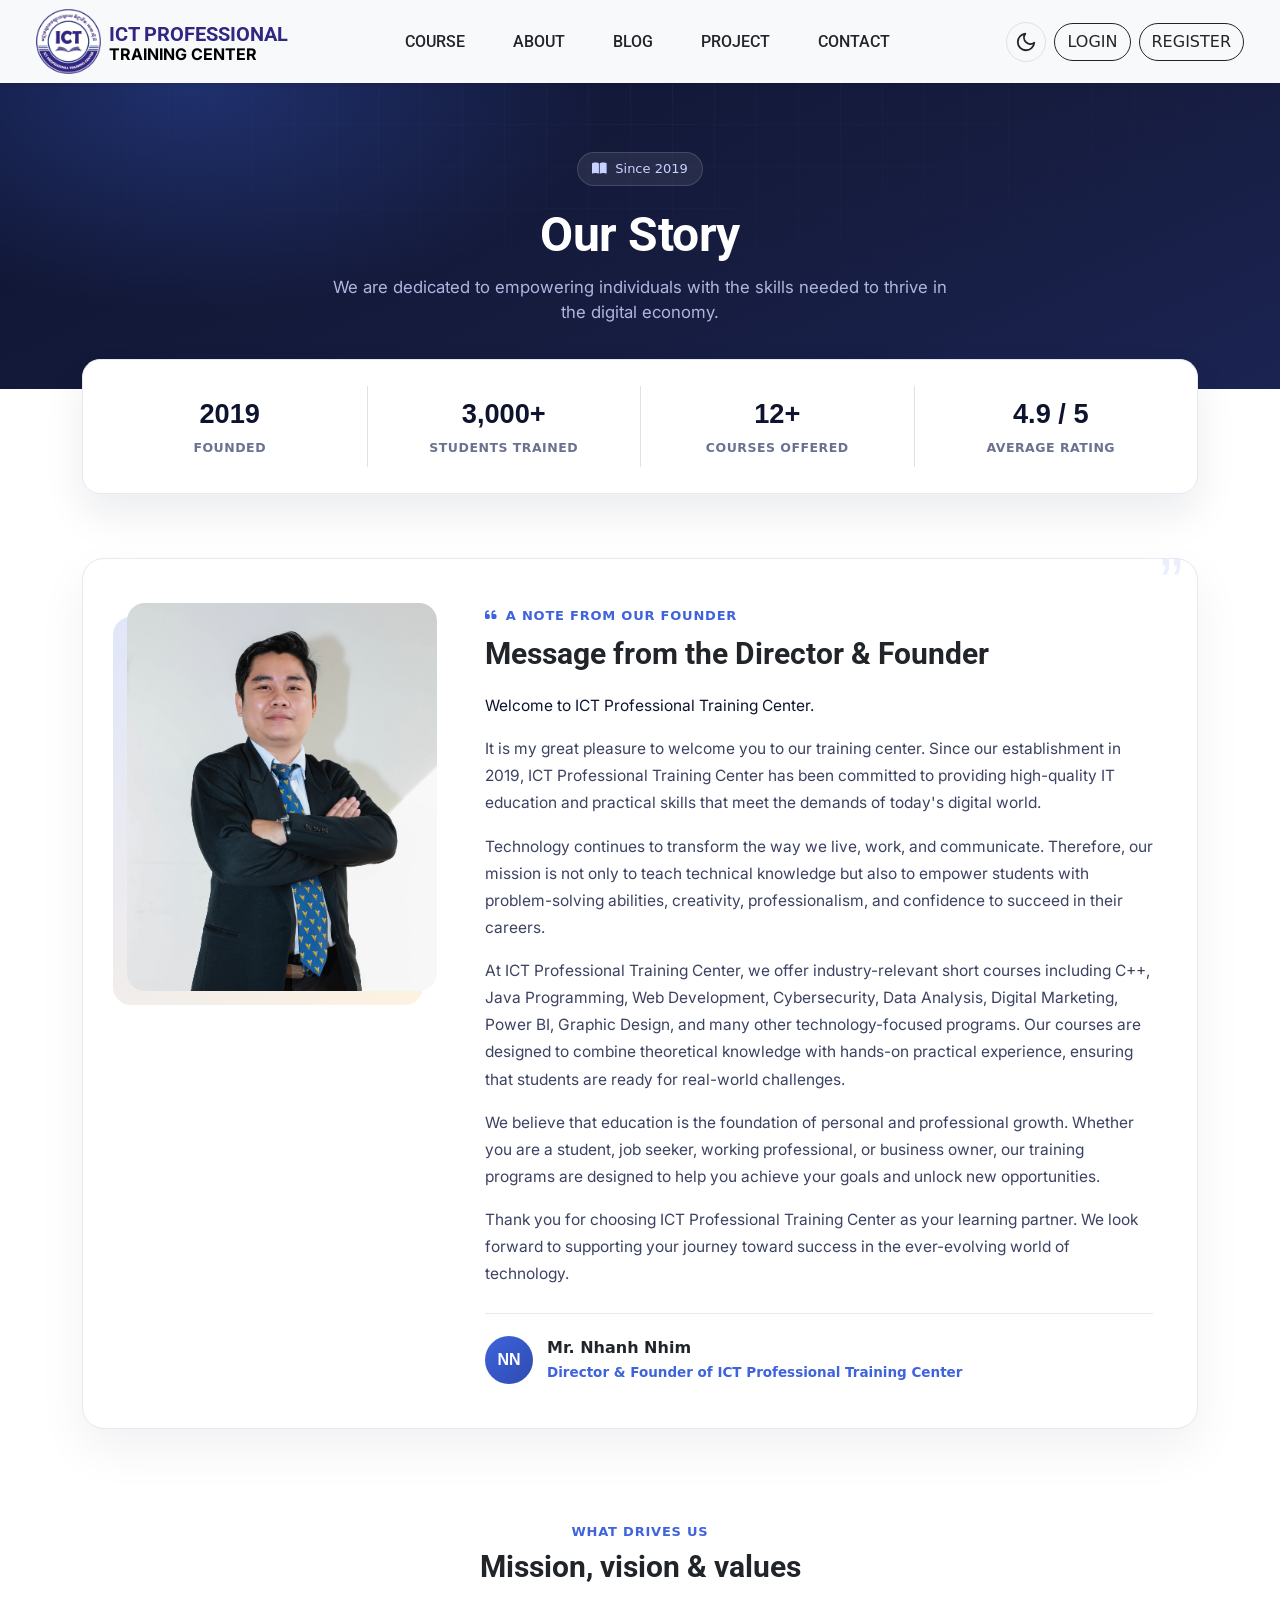
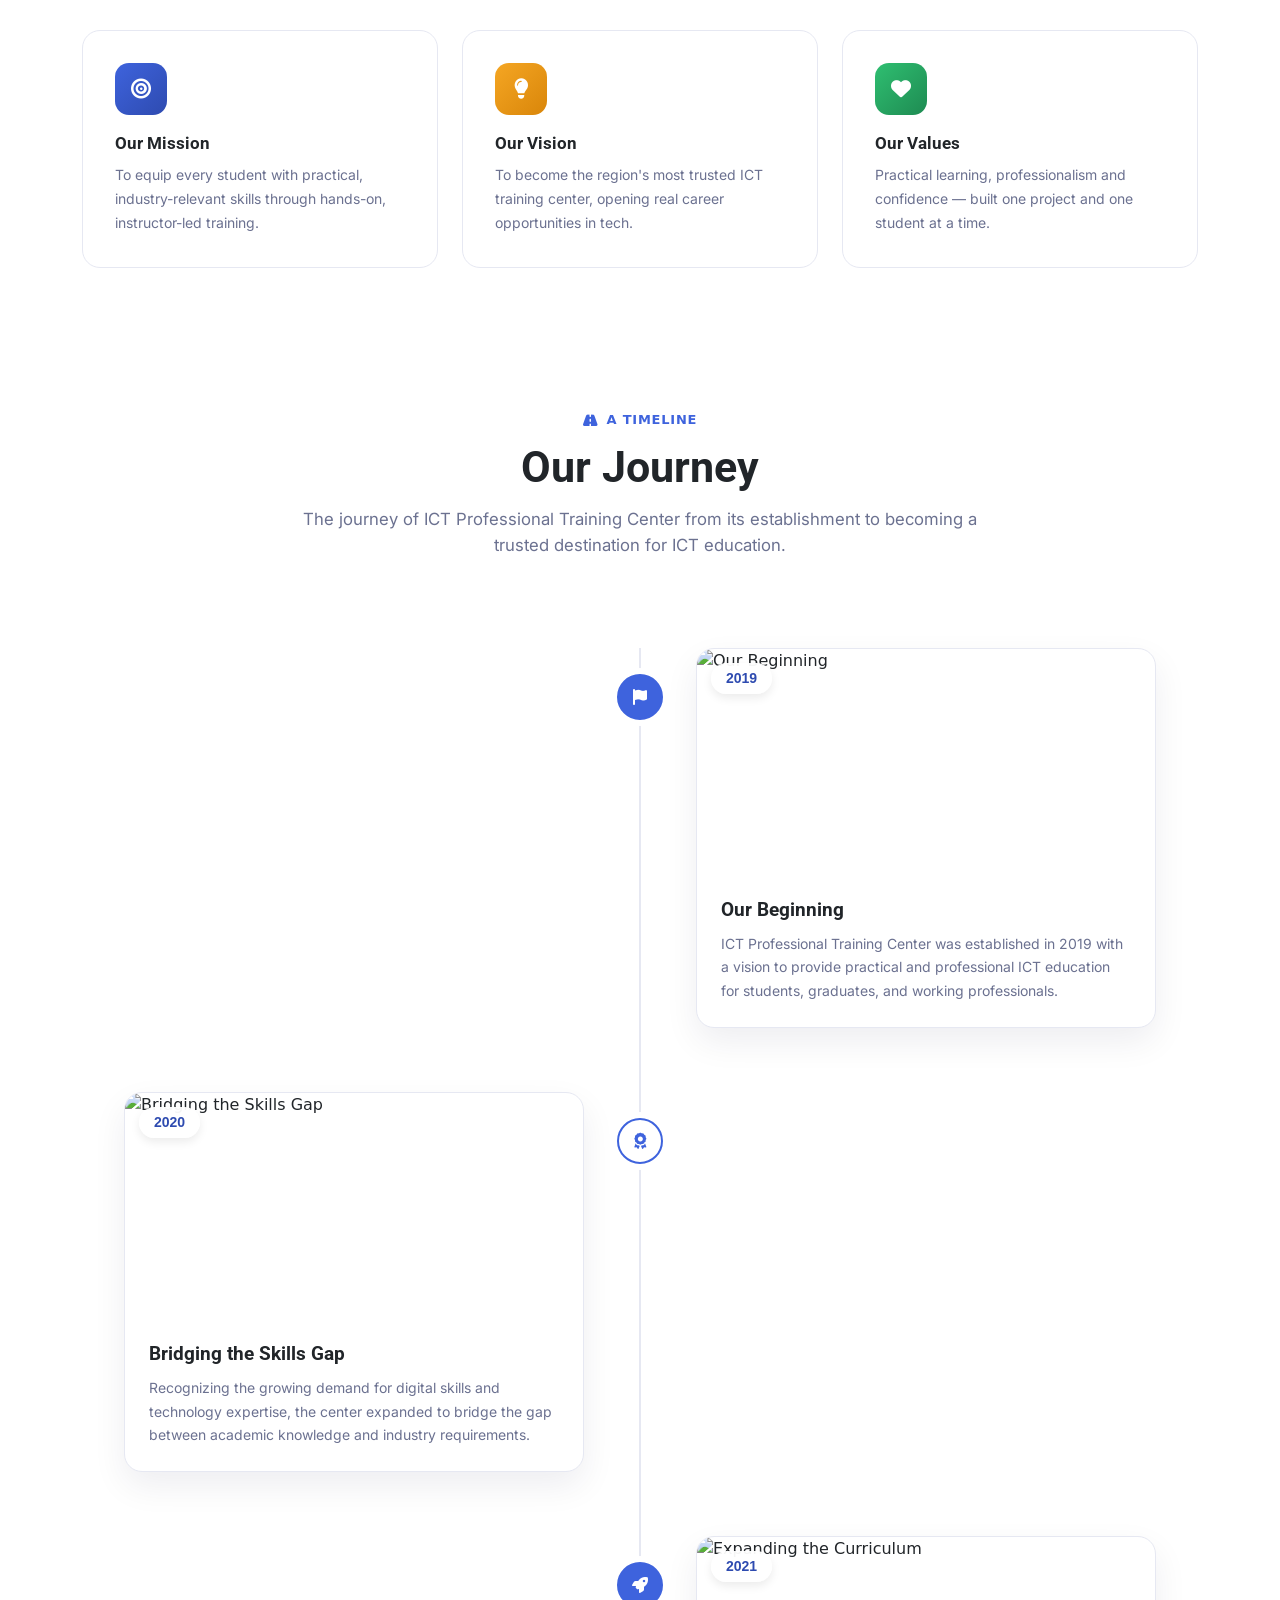
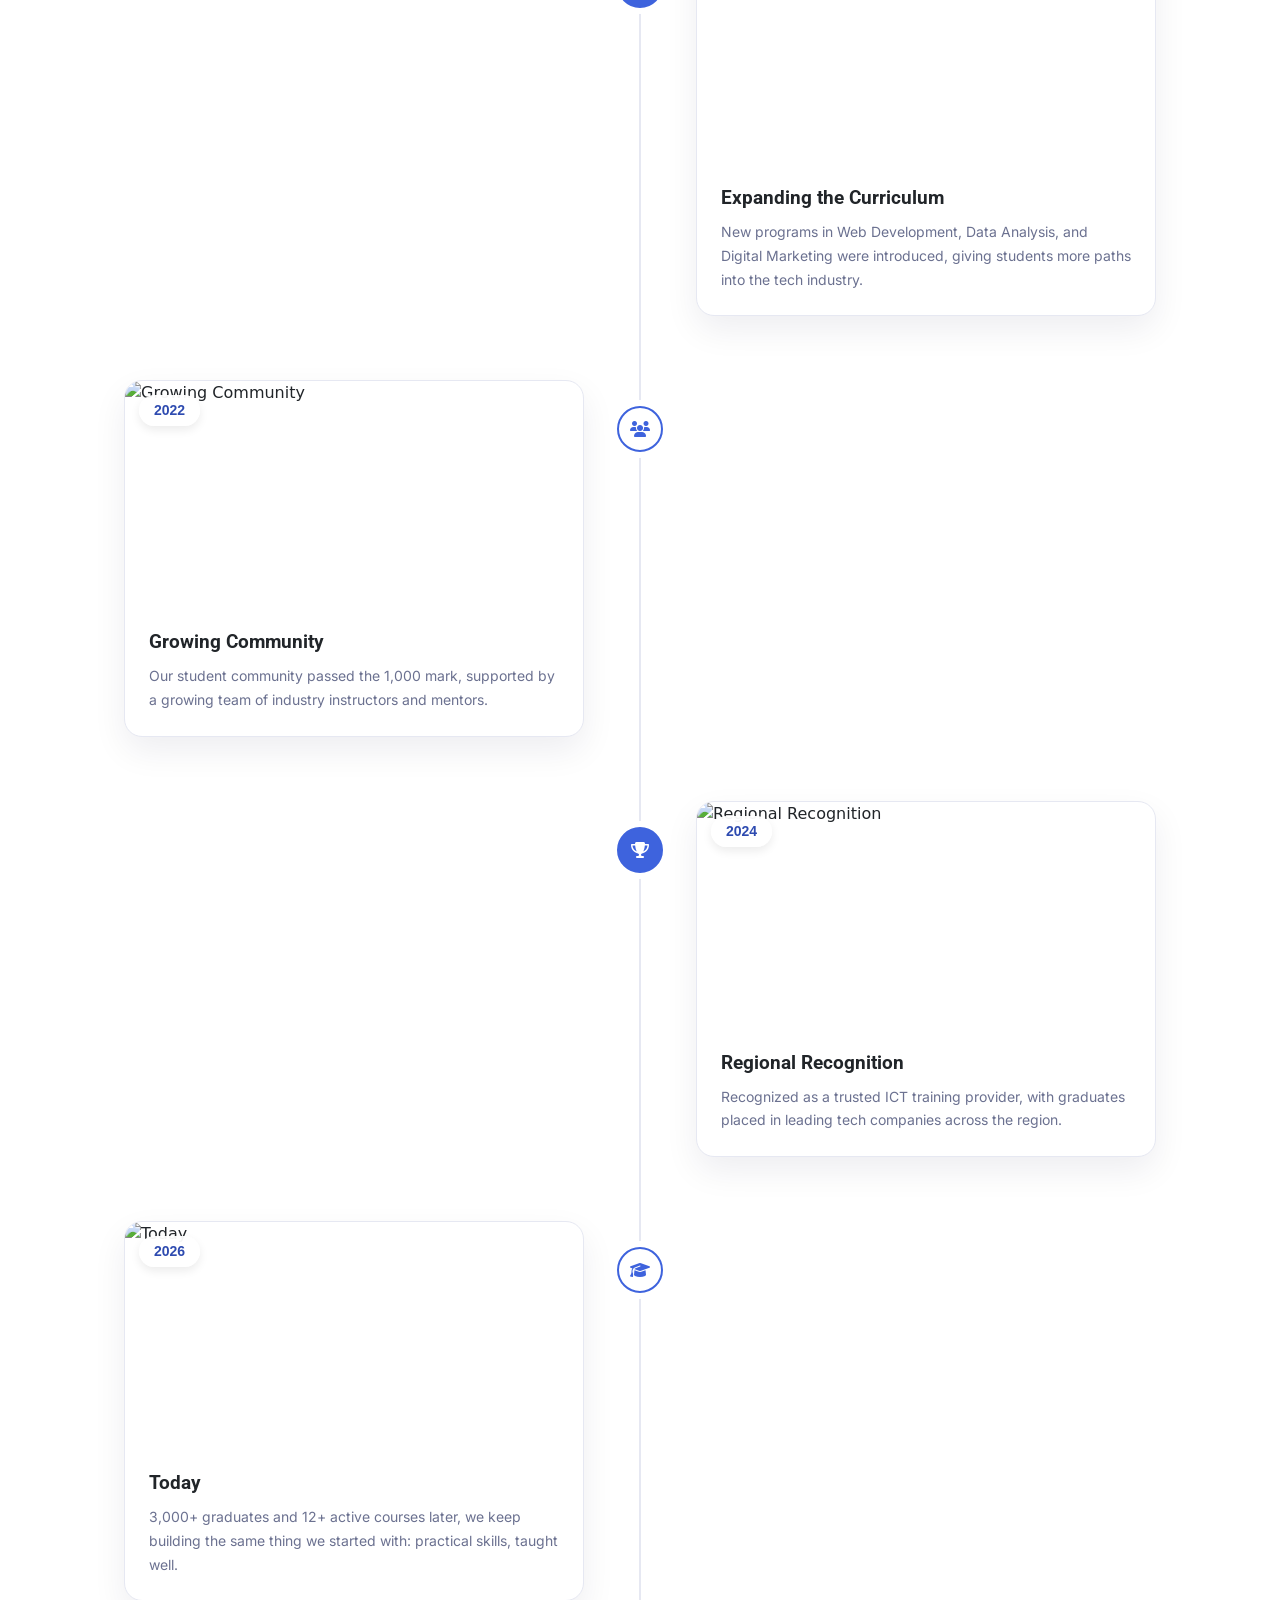
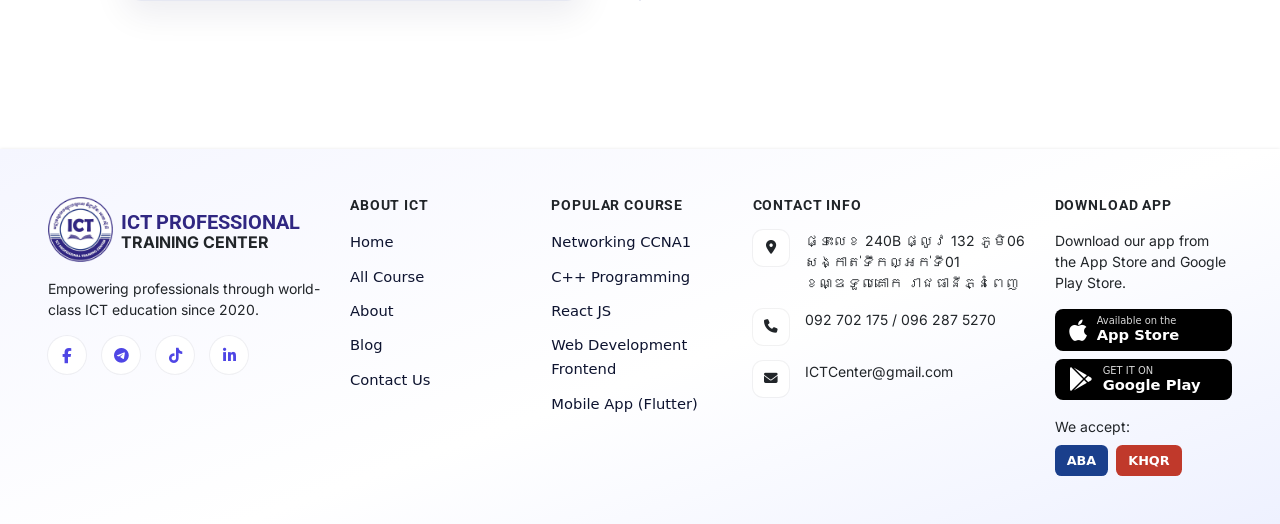
==== about.html @ a26ddbd5 "first commit" ====
<!DOCTYPE html>
<html lang="en">
<head>
    <meta charset="UTF-8">
    <meta name="viewport" content="width=device-width, initial-scale=1.0">
    <title>About</title>

    <!-- font -->
    <link rel="preconnect" href="https://fonts.googleapis.com">
<link rel="preconnect" href="https://fonts.gstatic.com" crossorigin>
<link href="https://fonts.googleapis.com/css2?family=Roboto:ital,wght@0,100..900;1,100..900&display=swap" rel="stylesheet">

    <!-- style -->
     <link href="./asset/css/style.css" rel="stylesheet">
     <link href="./asset/css/about.css" rel="stylesheet">
     <!-- <link href="./asset/css/home.css" rel="stylesheet"> -->
    <link
      href="https://cdn.jsdelivr.net/npm/bootstrap@5.3.8/dist/css/bootstrap.min.css"
      rel="stylesheet"
      integrity="sha384-sRIl4kxILFvY47J16cr9ZwB07vP4J8+LH7qKQnuqkuIAvNWLzeN8tE5YBujZqJLB"
      crossorigin="anonymous"
    />

    <!-- icon -->
    <link rel="stylesheet" href="https://cdn.jsdelivr.net/npm/bootstrap-icons@1.11.3/font/bootstrap-icons.css">
     <link rel="stylesheet" href="https://cdnjs.cloudflare.com/ajax/libs/font-awesome/6.4.2/css/all.min.css" integrity="sha512-z3gLpd7yknf1YoNbCzqRKc4qyor8gaKU1qmn+CShxbuBusANI9QpRohGBreCFkKxLhei6S9CQXFEbbKuqLg0DA==" crossorigin="anonymous" referrerpolicy="no-referrer" />

     <link href="https://cdnjs.cloudflare.com/ajax/libs/twitter-bootstrap/5.3.3/css/bootstrap.min.css" rel="stylesheet">
<link href="https://cdnjs.cloudflare.com/ajax/libs/font-awesome/6.5.2/css/all.min.css" rel="stylesheet">
<link rel="preconnect" href="https://fonts.googleapis.com">
<link href="https://fonts.googleapis.com/css2?family=Roboto:wght@400;500;700;800&display=swap" rel="stylesheet">
</head>
<body>
    <!-- navbar -->
    <header>
      <nav class="navbar navbar-expand-lg bg-body-tertiary py-1 px-4 fixed-top z-3 shadow-sm">
  <div class="container-fluid">
    <a class="navbar-brand align-middle" href="index.html">
      <div class="d-flex align-items-center">
        <img
          src="./asset/img/ICTLogo9.png"
          alt="Logo"
          width="65"
          height="65"
        />
        <div class="ms-2 lh-1">
          <h5 class="fw-bold logo-title-color mb-0">ICT PROFESSIONAL</h5>
          <p class="fs-6 mb-0 fw-bold">TRAINING CENTER</p>
        </div>
      </div>
    </a>
    <button
      class="navbar-toggler"
      type="button"
      data-bs-toggle="collapse"
      data-bs-target="#navbarSupportedContent"
      aria-controls="navbarSupportedContent"
      aria-expanded="false"
      aria-label="Toggle navigation"
    >
      <span class="navbar-toggler-icon"></span>
    </button>
    <div class="collapse navbar-collapse" id="navbarSupportedContent">
      <ul class="navbar-nav m-auto mb-2 mb-lg-0 title-font">

        <!-- Course with hover dropdown -->
        <li class="nav-item dropdown hover-dropdown">
  <a class="nav-link px-4 fs-6 text-dark fw-medium dropdown-toggle" href="course.html" role="button" aria-expanded="false">
    COURSE
  </a>
  <div class="dropdown-menu course-dropdown-menu">

    <div class="dropdown-item has-submenu">
      <span>Social</span>
      <svg class="chevron" viewBox="0 0 24 24" fill="none" stroke="currentColor" stroke-width="2" stroke-linecap="round" stroke-linejoin="round"><polyline points="9 18 15 12 9 6"></polyline></svg>
      <div class="submenu">
        <a href="list-course.html" class="submenu-item">AI &amp; Machine Learning</a>
        <a href="list-course.html" class="submenu-item">Digital Marketing</a>
      </div>
    </div>

    <div class="dropdown-item has-submenu">
      <span>Website</span>
      <svg class="chevron" viewBox="0 0 24 24" fill="none" stroke="currentColor" stroke-width="2" stroke-linecap="round" stroke-linejoin="round"><polyline points="9 18 15 12 9 6"></polyline></svg>
      <div class="submenu">
        <a href="list-course.html" class="submenu-item">Frontend Development</a>
        <a href="list-course.html" class="submenu-item">Backend Development</a>
        <a href="list-course.html" class="submenu-item">WordPress</a>
      </div>
    </div>

    <div class="dropdown-item has-submenu">
      <span>Design</span>
      <svg class="chevron" viewBox="0 0 24 24" fill="none" stroke="currentColor" stroke-width="2" stroke-linecap="round" stroke-linejoin="round"><polyline points="9 18 15 12 9 6"></polyline></svg>
      <div class="submenu">
        <a href="list-course.html" class="submenu-item">UI/UX Design</a>
        <a href="list-course.html" class="submenu-item">Graphic Design</a>
      </div>
    </div>

    <div class="dropdown-item has-submenu">
      <span>Programming</span>
      <svg class="chevron" viewBox="0 0 24 24" fill="none" stroke="currentColor" stroke-width="2" stroke-linecap="round" stroke-linejoin="round"><polyline points="9 18 15 12 9 6"></polyline></svg>
      <div class="submenu">
        <a href="list-course.html" class="submenu-item">Python</a>
        <a href="list-course.html" class="submenu-item">Java</a>
        <a href="list-course.html" class="submenu-item">C++</a>
      </div>
    </div>

    <div class="dropdown-item has-submenu">
      <span>Data</span>
      <svg class="chevron" viewBox="0 0 24 24" fill="none" stroke="currentColor" stroke-width="2" stroke-linecap="round" stroke-linejoin="round"><polyline points="9 18 15 12 9 6"></polyline></svg>
      <div class="submenu">
        <a href="list-course.html" class="submenu-item">Data Analysis</a>
        <a href="list-course.html" class="submenu-item">Database Management</a>
      </div>
    </div>

    <div class="dropdown-item has-submenu">
      <span>Office</span>
      <svg class="chevron" viewBox="0 0 24 24" fill="none" stroke="currentColor" stroke-width="2" stroke-linecap="round" stroke-linejoin="round"><polyline points="9 18 15 12 9 6"></polyline></svg>
      <div class="submenu">
        <a href="list-course.html" class="submenu-item">Microsoft Word</a>
        <a href="list-course.html" class="submenu-item">Excel</a>
        <a href="list-course.html" class="submenu-item">PowerPoint</a>
      </div>
    </div>

    <div class="dropdown-item has-submenu">
      <span>Networking</span>
      <svg class="chevron" viewBox="0 0 24 24" fill="none" stroke="currentColor" stroke-width="2" stroke-linecap="round" stroke-linejoin="round"><polyline points="9 18 15 12 9 6"></polyline></svg>
      <div class="submenu">
        <a href="list-course.html" class="submenu-item">CCNA</a>
        <a href="list-course.html" class="submenu-item">Network Security</a>
      </div>
    </div>

  </div>
</li>

        <li class="nav-item">
          <a class="nav-link px-4 fs-6 text-dark fw-medium" href="about.html">ABOUT</a>
        </li>
        <li class="nav-item">
          <a class="nav-link px-4 fs-6 text-dark fw-medium" href="blog.html">BLOG</a>
        </li>
        <li class="nav-item">
          <a class="nav-link px-4 fs-6 text-dark fw-medium" href="project.html">PROJECT</a>
        </li>
        <li class="nav-item">
          <a class="nav-link px-4 fs-6 text-dark fw-medium" href="contact.html">CONTACT</a>
        </li>
      </ul>

      <!-- dark mode -->
<!-- Group theme toggle + login + register together -->
  <div class="d-flex align-items-center gap-2 mobile-action-row ms-3">
    <button class="theme-toggle-btn border log-reg-btn-hover" id="themeToggle" aria-label="Toggle dark mode">
      <svg class="icon-moon" viewBox="0 0 24 24" fill="none" stroke="currentColor" stroke-width="2" stroke-linecap="round" stroke-linejoin="round">
        <path d="M21 12.79A9 9 0 1 1 11.21 3 7 7 0 0 0 21 12.79z"></path>
      </svg>
      <svg class="icon-sun" viewBox="0 0 24 24" fill="none" stroke="currentColor" stroke-width="2" stroke-linecap="round" stroke-linejoin="round">
        <circle cx="12" cy="12" r="5"></circle>
        <line x1="12" y1="1" x2="12" y2="3"></line>
        <line x1="12" y1="21" x2="12" y2="23"></line>
        <line x1="4.22" y1="4.22" x2="5.64" y2="5.64"></line>
        <line x1="18.36" y1="18.36" x2="19.78" y2="19.78"></line>
        <line x1="1" y1="12" x2="3" y2="12"></line>
        <line x1="21" y1="12" x2="23" y2="12"></line>
        <line x1="4.22" y1="19.78" x2="5.64" y2="18.36"></line>
        <line x1="18.36" y1="5.64" x2="19.78" y2="4.22"></line>
      </svg>
    </button>

    <button type="button" class="btn btn-outline-dark rounded-pill log-reg-btn-hover fw-medium">LOGIN</button>
    <button type="button" class="btn btn-outline-dark rounded-pill log-reg-btn-hover fw-medium">REGISTER</button>
    </div>
  </div>
</nav>
    </header>


 
<!-- ================= HERO ================= -->
<section class="hero">
  <div class="container">
    <span class="eyebrow-bar"><i class="fa-solid fa-book-open"></i> Since 2019</span>
    <h1>Our Story</h1>
    <p class="lead-text">We are dedicated to empowering individuals with the skills needed to thrive in the digital economy.</p>
  </div>
</section>
 
<div class="container stats-wrap">
  <div class="stats-card row g-0">
    <div class="col-6 col-md-3 stat-item">
      <b>2019</b><span>Founded</span>
    </div>
    <div class="col-6 col-md-3 stat-item border-start">
      <b>3,000+</b><span>Students trained</span>
    </div>
    <div class="col-6 col-md-3 stat-item border-start mt-3 mt-md-0">
      <b>12+</b><span>Courses offered</span>
    </div>
    <div class="col-6 col-md-3 stat-item border-start mt-3 mt-md-0">
      <b>4.9 / 5</b><span>Average rating</span>
    </div>
  </div>
</div>
 
<!-- ================= DIRECTOR MESSAGE ================= -->
<section class="director-section">
  <div class="container">
    <div class="director-card">
      <span class="quote-mark">&#8221;</span>
      <div class="row g-5 align-items-start">
        <div class="col-lg-4">
          <div class="director-photo-wrap">
            <div class="blob"></div>
            <div class="director-photo">
              <img src="./asset/img/kru-nhim2.jpeg" alt="Mr. Nhanh Nhim">
            </div>
          </div>
        </div>
        <div class="col-lg-8 director-text">
          <span class="kicker"><i class="fa-solid fa-quote-left"></i> A note from our founder</span>
          <h2>Message from the Director &amp; Founder</h2>
 
          <p class="lede">Welcome to ICT Professional Training Center.</p>
 
          <p>It is my great pleasure to welcome you to our training center. Since our establishment in 2019, ICT Professional Training Center has been committed to providing high-quality IT education and practical skills that meet the demands of today's digital world.</p>
 
          <p>Technology continues to transform the way we live, work, and communicate. Therefore, our mission is not only to teach technical knowledge but also to empower students with problem-solving abilities, creativity, professionalism, and confidence to succeed in their careers.</p>
 
          <p>At ICT Professional Training Center, we offer industry-relevant short courses including C++, Java Programming, Web Development, Cybersecurity, Data Analysis, Digital Marketing, Power BI, Graphic Design, and many other technology-focused programs. Our courses are designed to combine theoretical knowledge with hands-on practical experience, ensuring that students are ready for real-world challenges.</p>
 
          <p>We believe that education is the foundation of personal and professional growth. Whether you are a student, job seeker, working professional, or business owner, our training programs are designed to help you achieve your goals and unlock new opportunities.</p>
 
          <p>Thank you for choosing ICT Professional Training Center as your learning partner. We look forward to supporting your journey toward success in the ever-evolving world of technology.</p>
 
          <div class="director-signoff">
            <div class="sig-avatar">NN</div>
            <div>
              <b>Mr. Nhanh Nhim</b>
              <span>Director &amp; Founder of ICT Professional Training Center</span>
            </div>
          </div>
        </div>
      </div>
    </div>
  </div>
</section>
 
<!-- ================= MISSION / VISION / VALUES ================= -->
<section class="mv-section">
  <div class="container">
    <div class="section-heading-c">
      <span class="kicker">What drives us</span>
      <h2>Mission, vision &amp; values</h2>
    </div>
    <div class="row g-4">
      <div class="col-md-4">
        <div class="mv-card">
          <div class="mv-icon mission"><i class="fa-solid fa-bullseye"></i></div>
          <h4>Our Mission</h4>
          <p>To equip every student with practical, industry-relevant skills through hands-on, instructor-led training.</p>
        </div>
      </div>
      <div class="col-md-4">
        <div class="mv-card">
          <div class="mv-icon vision"><i class="fa-solid fa-lightbulb"></i></div>
          <h4>Our Vision</h4>
          <p>To become the region's most trusted ICT training center, opening real career opportunities in tech.</p>
        </div>
      </div>
      <div class="col-md-4">
        <div class="mv-card">
          <div class="mv-icon values"><i class="fa-solid fa-heart"></i></div>
          <h4>Our Values</h4>
          <p>Practical learning, professionalism and confidence — built one project and one student at a time.</p>
        </div>
      </div>
    </div>
  </div>
</section>
 
<!-- ================= MILESTONES ================= -->

<section class="journey-hero">
  <span class="kicker"><i class="fa-solid fa-road"></i> A timeline</span>
  <br>
  <h1>Our Journey</h1>
  <p>The journey of ICT Professional Training Center from its establishment to becoming a trusted destination for ICT education.</p>
</section>
 
<div class="journey-wrap">
  <div class="journey-timeline">
 
    <div class="journey-row dir-right">
      <div class="side side-left"></div>
      <div class="marker filled"><i class="fa-solid fa-flag"></i></div>
      <div class="side side-right">
        <div class="journey-card">
          <div class="jc-img-wrap">
            <img src="https://images.unsplash.com/photo-1523240795612-9a054b0db644?w=700&h=500&fit=crop" alt="Our Beginning">
            <span class="year-pill">2019</span>
          </div>
          <div class="jc-body">
            <h3>Our Beginning</h3>
            <p>ICT Professional Training Center was established in 2019 with a vision to provide practical and professional ICT education for students, graduates, and working professionals.</p>
          </div>
        </div>
      </div>
    </div>
 
    <div class="journey-row dir-left">
      <div class="side side-left">
        <div class="journey-card">
          <div class="jc-img-wrap">
            <img src="https://images.unsplash.com/photo-1571260899304-425eee4c7efc?w=700&h=500&fit=crop" alt="Bridging the Skills Gap">
            <span class="year-pill">2020</span>
          </div>
          <div class="jc-body">
            <h3>Bridging the Skills Gap</h3>
            <p>Recognizing the growing demand for digital skills and technology expertise, the center expanded to bridge the gap between academic knowledge and industry requirements.</p>
          </div>
        </div>
      </div>
      <div class="marker"><i class="fa-solid fa-award"></i></div>
      <div class="side side-right"></div>
    </div>
 
    <div class="journey-row dir-right">
      <div class="side side-left"></div>
      <div class="marker filled"><i class="fa-solid fa-rocket"></i></div>
      <div class="side side-right">
        <div class="journey-card">
          <div class="jc-img-wrap">
            <img src="https://images.unsplash.com/photo-1522202176988-66273c2fd55f?w=700&h=500&fit=crop" alt="Expanding the Curriculum">
            <span class="year-pill">2021</span>
          </div>
          <div class="jc-body">
            <h3>Expanding the Curriculum</h3>
            <p>New programs in Web Development, Data Analysis, and Digital Marketing were introduced, giving students more paths into the tech industry.</p>
          </div>
        </div>
      </div>
    </div>
 
    <div class="journey-row dir-left">
      <div class="side side-left">
        <div class="journey-card">
          <div class="jc-img-wrap">
            <img src="https://images.unsplash.com/photo-1531482615713-2afd69097998?w=700&h=500&fit=crop" alt="Growing Community">
            <span class="year-pill">2022</span>
          </div>
          <div class="jc-body">
            <h3>Growing Community</h3>
            <p>Our student community passed the 1,000 mark, supported by a growing team of industry instructors and mentors.</p>
          </div>
        </div>
      </div>
      <div class="marker"><i class="fa-solid fa-users"></i></div>
      <div class="side side-right"></div>
    </div>
 
    <div class="journey-row dir-right">
      <div class="side side-left"></div>
      <div class="marker filled"><i class="fa-solid fa-trophy"></i></div>
      <div class="side side-right">
        <div class="journey-card">
          <div class="jc-img-wrap">
            <img src="https://images.unsplash.com/photo-1523580494863-6f3031224c94?w=700&h=500&fit=crop" alt="Regional Recognition">
            <span class="year-pill">2024</span>
          </div>
          <div class="jc-body">
            <h3>Regional Recognition</h3>
            <p>Recognized as a trusted ICT training provider, with graduates placed in leading tech companies across the region.</p>
          </div>
        </div>
      </div>
    </div>
 
    <div class="journey-row dir-left">
      <div class="side side-left">
        <div class="journey-card">
          <div class="jc-img-wrap">
            <img src="https://images.unsplash.com/photo-1523050854058-8df90110c9f1?w=700&h=500&fit=crop" alt="Today">
            <span class="year-pill">2026</span>
          </div>
          <div class="jc-body">
            <h3>Today</h3>
            <p>3,000+ graduates and 12+ active courses later, we keep building the same thing we started with: practical skills, taught well.</p>
          </div>
        </div>
      </div>
      <div class="marker"><i class="fa-solid fa-graduation-cap"></i></div>
      <div class="side side-right"></div>
    </div>
 
  </div>
</div>




  <!-- footer -->
  <footer class="site-footer py-5 mt-5">
    <div class="container-fluid px-4 px-md-5">
      <div class="row g-4">

        <!-- Brand -->
        <div class="col-12 col-md-6 col-lg-3">
          <a class="navbar-brand align-middle" href="index.html">
        <div class="d-flex align-items-center">
          <img
            src="./asset/img/ICTLogo9.png"
            alt="Logo"
            width="65"
            height="65"
          />
          <div class="ms-2 lh-1">
            <h5 class="fw-bold logo-title-color mb-0">ICT PROFESSIONAL</h5>
            <p class="fs-6 mb-0 fw-bold">TRAINING CENTER</p>
          </div>
        </div>
      </a>
          <p class="small my-3" style="color: var(--sub);">
            Empowering professionals through world-class ICT education since 2020.
          </p>
          <div class="d-flex gap-3 footer-socials">
            <a href="#" aria-label="Facebook"><i class="fa-brands fa-facebook-f"></i></a>
            <a href="#" aria-label="Telegram"><i class="fa-brands fa-telegram"></i></a>
            <a href="#" aria-label="TikTok"><i class="fa-brands fa-tiktok"></i></a>
            <a href="#" aria-label="LinkedIn"><i class="fa-brands fa-linkedin-in"></i></a>
          </div>
        </div>

        <!-- About -->
        <div class="col-6 col-md-3 col-lg-2">
          <h6 class="fw-bold text-uppercase small mb-3" style="letter-spacing: .06em;">About ICT</h6>
          <ul class="list-unstyled footer-links">
            <li><a href="#">Home</a></li>
            <li><a href="#">All Course</a></li>
            <li><a href="#">About</a></li>
            <li><a href="#">Blog</a></li>
            <li><a href="#">Contact Us</a></li>
          </ul>
        </div>

        <!-- Popular Courses -->
        <div class="col-6 col-md-3 col-lg-2">
          <h6 class="fw-bold text-uppercase small mb-3" style="letter-spacing: .06em;">Popular Course</h6>
          <ul class="list-unstyled footer-links">
            <li><a href="#">Networking CCNA1</a></li>
            <li><a href="#">C++ Programming</a></li>
            <li><a href="#">React JS</a></li>
            <li><a href="#">Web Development Frontend</a></li>
            <li><a href="#">Mobile App (Flutter)</a></li>
          </ul>
        </div>

        <!-- Contact Info -->
        <div class="col-12 col-md-6 col-lg-3">
          <h6 class="fw-bold text-uppercase small mb-3" style="letter-spacing: .06em;">Contact Info</h6>
          <div class="d-flex gap-3 mb-3">
            <span class="footer-icon"><i class="fa-solid fa-location-dot"></i></span>
            <p class="small mb-0" style="color: var(--sub);">
              ផ្ទះលេខ 240B ផ្លូវ 132 ភូមិ06<br>
              សង្កាត់ទឹកល្អក់ទី01<br>
              ខណ្ឌទួលគោក រាជធានីភ្នំពេញ
            </p>
          </div>
          <div class="d-flex gap-3 mb-3">
            <span class="footer-icon"><i class="fa-solid fa-phone"></i></span>
            <p class="small mb-0" style="color: var(--sub);">092 702 175 / 096 287 5270</p>
          </div>
          <div class="d-flex gap-3">
            <span class="footer-icon"><i class="fa-solid fa-envelope"></i></span>
            <p class="small mb-0" style="color: var(--sub);">ICTCenter@gmail.com</p>
          </div>
        </div>

        <!-- Download App -->
        <div class="col-12 col-lg-2">
          <h6 class="fw-bold text-uppercase small mb-3" style="letter-spacing: .06em;">Download App</h6>
          <p class="small mb-3" style="color: var(--sub);">
            Download our app from the App Store and Google Play Store.
          </p>
          <div class="d-flex flex-column gap-2 mb-3">
            <a href="#" class="store-badge">
              <i class="fa-brands fa-apple"></i>
              <span>
                <small>Available on the</small>
                <strong>App Store</strong>
              </span>
            </a>
            <a href="#" class="store-badge">
              <i class="fa-brands fa-google-play"></i>
              <span>
                <small>GET IT ON</small>
                <strong>Google Play</strong>
              </span>
            </a>
          </div>
          <p class="small mb-2" style="color: var(--sub);">We accept:</p>
          <div class="d-flex gap-2">
            <span class="pay-badge pay-aba">ABA</span>
            <span class="pay-badge pay-khqr">KHQR</span>
          </div>
        </div>

      </div>
    </div>
  </footer>
</body>

 <script
      src="https://cdn.jsdelivr.net/npm/bootstrap@5.3.8/dist/js/bootstrap.bundle.min.js"
      integrity="sha384-FKyoEForCGlyvwx9Hj09JcYn3nv7wiPVlz7YYwJrWVcXK/BmnVDxM+D2scQbITxI"
      crossorigin="anonymous"
    ></script>
    <script src="./asset/js/darkmood.js"></script>
    <script src="./asset/js/home.js"></script>
    <script src="./asset/js/course.js"></script>
    
</html>
---- asset/css/style.css ----
@import url('https://fonts.googleapis.com/css2?family=Inter:wght@400;500;600;700&family=Roboto:wght@400;500;700;800&display=swap');

body, p {
  font-family: 'Inter', sans-serif;
  font-weight: 400!important;
}

h1,
h2,
h3,
h4,
h5,
h6,
.title-font,
.display-font {
  font-family: 'Roboto', sans-serif;
  font-weight: 700;
}

/* navbar styles */
.logo-title-color{
    color: #302782;
}
.navbar-nav .nav-link:hover{
    color: #302782!important;
    font-weight: bold!important;
}
.active {
  color: #302782!important;
  font-weight: 600;
}

.active:hover {
  color: black;
}
.log-reg-btn-hover:hover {
  background-color: #302782!important;
  color: white;

}

/* Remove default Bootstrap dropdown arrow */
.hover-dropdown .dropdown-toggle::after {
  display: none;
}

.hover-dropdown {
  position: relative;
}

.hover-dropdown .dropdown-menu {
  display: none;
  margin-top: 0;
  border: none;
  border-radius: 0;
  border-top: 3px solid #4f46e5;
  box-shadow: 0 8px 20px rgba(0, 0, 0, 0.1);
  padding: 0;
}

.hover-dropdown .dropdown-menu.show {
  display: block;
}

.navbar {
  min-height: 82px;
  z-index: 1030;
  width: 100%;
}

@media (min-width: 992px) {
  .hover-dropdown:hover > .dropdown-menu {
    display: block;
  }
}

.course-dropdown-menu {
  width: 250px;
  left: 50%;
  transform: translateX(-50%);
}

/* First-level items */
.course-dropdown-menu .dropdown-item {
  position: relative;
  display: flex;
  justify-content: space-between;
  align-items: center;
  padding: 16px 24px;
  font-size: 1rem;
  font-weight: 600;
  color: #1a1a1a;
  border-bottom: 1px solid #f0f0f0;
  cursor: pointer;
}

.course-dropdown-menu .dropdown-item:last-child {
  border-bottom: none;
}

.course-dropdown-menu .dropdown-item:hover {
  background-color: #eef1ff;
  color: #4f46e5;
}

.course-dropdown-menu .chevron {
  width: 18px;
  height: 18px;
  color: #6c757d;
  flex-shrink: 0;
  margin-left: auto!important;
}

/* Submenu (flyout to the right) */
.submenu {
  display: none;
  position: absolute;
  top: 0;
  left: 100%;
  width: 250px;
  min-height: 100%;
  background-color: #f8f9fa;
  border-top: 3px solid #4f46e5;
  box-shadow: 0 8px 20px rgba(0, 0, 0, 0.08);
  flex-direction: column;
  align-items: center;
  justify-content: center;
  /* padding: 24px; */
}

.has-submenu:hover .submenu {
  display: flex;
}

.submenu-item {
  display: block;
  width: 100%;
  text-align: center;
  padding: 12px 20px;
  font-size: 1rem;
  color: #1a1a1a;
  text-decoration: none;
}

.submenu-item:hover {
  color: #4f46e5;
   background-color: #eef1ff;
}





.hero .carousel-item img {
  height: 700px;     
  width: 100%;
  object-fit: cover;  
}

/* responsive dropdown in small screens */
/* ===== Mobile dropdown fix ===== */
@media (max-width: 991.98px) {

  .navbar {
    min-height: 74px;
  }

  .navbar .container-fluid {
    align-items: center;
  }

  .navbar-collapse {
    max-height: calc(100vh - 74px);
    overflow-y: auto;
    padding-bottom: .75rem;
  }

  .mobile-action-row {
    margin-left: 0 !important;
    flex-wrap: wrap;
  }

  .hover-dropdown > .dropdown-toggle::after {
    display: inline-block;
    margin-left: auto !important;
    width: .5rem;
    height: .5rem;
    vertical-align: .15em;
    content: "";
    border: solid currentColor;
    border-width: 0 2px 2px 0;
    transform: rotate(45deg);
    transition: transform .2s ease;
  }

  .hover-dropdown > .dropdown-toggle {
    display: flex;
    align-items: center;
    width: 100%;
  }

  .hover-dropdown > .dropdown-toggle[aria-expanded="true"]::after {
    transform: rotate(-135deg) translate(-2px, -2px);
  }


   .course-dropdown-menu {
    position: static !important;
    float: none !important;
    inset: auto !important;
    transform: none !important;
    width: 100% !important;
    margin: .5rem 0 0 !important;
    padding: 0 !important;
    border: none !important;
    display: none;
    background-color: transparent !important;
     box-shadow: 0 4px 12px rgba(0, 0, 0, 0.06);
    border-radius: 16px!important;
  }


  .course-dropdown-menu.show {
    display: block !important;
  }

  .course-dropdown-menu .has-submenu {
    display: flex !important;
    flex-wrap: wrap;
    align-items: center;
    width: 100%;
    /* margin-bottom: 8px; */
    padding: 16px 20px;
    /* background-color: #fff; */
    border-bottom: 1px solid rgba(0, 0, 0, 0.074);
    cursor: pointer;
  }

  .has-submenu:last-child {
    margin-bottom: 0;
  }

  .has-submenu > span {
    display: flex;
    flex: 1;
    justify-content: space-between;
    align-items: center;
    font-weight: 600;
    color: #212529;
  }

  .has-submenu .chevron {
    width: 16px;
    height: 16px;
    margin-left: auto!important;
    flex-shrink: 0;
    transform: rotate(90deg);
    transition: transform .2s ease;
  }

  .has-submenu.open .chevron {
    transform: rotate(-90deg);
  }

  .has-submenu.open > span {
    color: #302782;
  }

  .course-dropdown-menu .has-submenu .submenu {
    position: static !important;
    float: none !important;
    inset: auto !important;
    transform: none !important;
    width: 100% !important;
    flex-basis: 100%;
    box-shadow: none !important;
    border: none !important;
    background-color: transparent !important;
    display: none;
    padding: 0;
    margin-top: 12px;
  }

  .has-submenu:hover .submenu {
    display: none !important;
  }

  .has-submenu.open .submenu {
    display: block !important;
  }

  .submenu-item {
    display: block;
    padding: .6rem 0 .6rem 1.25rem;
    font-size: .9rem;
    color: #6b7280;
    border-left: 2px solid #eef1ff;
    background-color: transparent;
    text-decoration: none;
  }

  .submenu-item:hover {
    color: #302782;
    border-left-color: #302782;
  }
}
/* dark mood */
   :root {
        --accent: #38bdf8;
      }

      /* ---- DARK MODE OVERRIDES ---- */
      [data-bs-theme="dark"] body {
        background-color: #0f172a;
        color: #e2e8f0;
      }

      [data-bs-theme="dark"] .navbar {
        background-color: #1e293b !important;
      }

      [data-bs-theme="dark"] .nav-link {
        color: #e2e8f0 !important;
      }

      [data-bs-theme="dark"] .navbar-nav .nav-link:hover {
        color: #38bdf8 !important;
      }

      [data-bs-theme="dark"] .nav-link:hover,
      [data-bs-theme="dark"] .nav-link.active {
        color: var(--accent) !important;
      }

      [data-bs-theme="dark"] .text-dark {
        color: #e2e8f0 !important;
      }

      [data-bs-theme="dark"] .logo-title-color {
        color: #38bdf8 !important;
      }

      [data-bs-theme="dark"] p.fs-6 {
        color: #94a3b8 !important;
      }

      [data-bs-theme="dark"] .btn-outline-dark {
        color: #e2e8f0;
        border-color: #64748b;
      }

      [data-bs-theme="dark"] .btn-outline-dark:hover {
        background-color: var(--accent);
        border-color: var(--accent);
        color: white;
      }

      [data-bs-theme="dark"] .navbar-toggler-icon {
        filter: invert(1);
      }

      @media (max-width: 991.98px) {
        .navbar-toggler {
          border: 0 !important;
          box-shadow: none !important;
        }

        .navbar-toggler-icon {
          position: relative;
          width: 1.5rem;
          height: 1.5rem;
          color: #000;
          background: none !important;
          filter: none !important;
        }

        .navbar-toggler-icon::before {
          position: absolute;
          left: 0;
          width: 100%;
          height: 3px;
          content: "";
          background-color: currentColor;
          top: .25rem;
          box-shadow: 0 .5rem 0 currentColor, 0 1rem 0 currentColor;
          transition: transform .2s ease, top .2s ease, box-shadow .2s ease;
        }

        .navbar-toggler-icon::after {
          top: 1.25rem;
          left: 0;
          width: 100%;
          height: 3px;
          content: "";
          position: absolute;
          background-color: currentColor;
          opacity: 0;
          transition: transform .2s ease, top .2s ease, opacity .2s ease;
        }

        .navbar-toggler[aria-expanded="true"] .navbar-toggler-icon {
          color: #000;
        }

        .navbar-toggler[aria-expanded="true"] .navbar-toggler-icon::before {
          top: .7rem;
          box-shadow: none;
          transform: rotate(45deg);
        }

        .navbar-toggler[aria-expanded="true"] .navbar-toggler-icon::after {
          top: .7rem;
          opacity: 1;
          transform: rotate(-45deg);
        }


        [data-bs-theme="dark"] .navbar-toggler-icon,
        [data-bs-theme="dark"] .navbar-toggler-icon::before,
        [data-bs-theme="dark"] .navbar-toggler-icon::after {
          color: #fff;
          background-color: #fff;
        }
      }

      /* ---- Theme toggle button ---- */
      .theme-toggle-btn {
        background: none;
        border: none;
        cursor: pointer;
        display: flex;
        align-items: center;
        justify-content: center;
        width: 40px;
        height: 40px;
        border-radius: 50%;
        color: inherit;
        transition: background-color 0.2s ease;
      }

      .theme-toggle-btn:hover {
        background-color: rgba(128, 128, 128, 0.15);
      }

      .theme-toggle-btn svg {
        width: 22px;
        height: 22px;
      }

      .icon-sun { display: none; }
      .icon-moon { display: inline; }

      [data-bs-theme="dark"] .icon-sun { display: inline; }
      [data-bs-theme="dark"] .icon-moon { display: none; }

     [data-bs-theme="dark"] .hover-dropdown .dropdown-menu {
        background-color: #1e293b;
        border-top-color: #38bdf8;
      }

      [data-bs-theme="dark"] .course-dropdown-menu .dropdown-item {
        color: #e2e8f0;
        border-bottom-color: #334155;
      }

      [data-bs-theme="dark"] .course-dropdown-menu .dropdown-item:hover {
        background-color: #0f172a;
        color: #38bdf8;
      }

      [data-bs-theme="dark"] .submenu {
        background-color: #0f172a;
        border-top-color: #38bdf8;
      }

      [data-bs-theme="dark"] .submenu-item {
        color: #e2e8f0;
      }

      [data-bs-theme="dark"] .submenu-item:hover {
        color: #38bdf8;
        background-color: #1e293b;
      }

      /* ---- Dark mode fix for mobile dropdown/submenu ---- */
@media (max-width: 991.98px) {

  [data-bs-theme="dark"] .has-submenu {
    color: #e2e8f0 !important;
    background-color: rgba(255, 255, 255, 0.05) !important;
    border-bottom-color: #334155 !important;
  }
  
  
  [data-bs-theme="dark"] .has-submenu > span{
    color: #e2e8f0 !important;
  }

  [data-bs-theme="dark"] .has-submenu .chevron {
    color: #94a3b8;
  }

  [data-bs-theme="dark"] .has-submenu .submenu {
    background-color: #0f172a !important;
  }

  [data-bs-theme="dark"] .submenu-item {
    color: #e2e8f0 !important;
    background-color: rgba(56, 189, 248, 0.08) !important;
    border-left-color: #38bdf8 !important;
  }

  [data-bs-theme="dark"] .submenu-item:hover {
    color: #38bdf8 !important;
    background-color: rgba(56, 189, 248, 0.18) !important;
  }

    .hover-dropdown > .dropdown-toggle.open {
    color: #302782;
    font-weight: bold;
  }

  [data-bs-theme="dark"] .hover-dropdown > .dropdown-toggle.open {
    color: #38bdf8 !important;
  }

  .mobile-action-row{
    margin-bottom: 1rem;
  }
  
}
/* Title Fonts */
h1, .title-font {
  font-family: "Roboto", sans-serif;
  /* font-weight: bold; */
}

.primary-color {
  color: #302782;
}
.secondary-color{
  color: #38bdf8;
}


/* footer */
.site-footer{
  background: linear-gradient(160deg, #f5f6ff 0%, #ffffff 55%, #eef1ff 100%);
  box-shadow: rgba(0, 0, 0, 0.16) 0px 1px 4px;
}

.footer-socials a{
  width: 38px;
  height: 38px;
  border-radius: 50%;
  background: #fff;
  display: flex;
  align-items: center;
  justify-content: center;
  color: var(--primary);
  font-size: .95rem;
  text-decoration: none;
  transition: transform .2s ease, box-shadow .2s ease;
 box-shadow: rgba(0, 0, 0, 0.05) 0px 0px 0px 1px;
}

.footer-socials i{
  color: #4f46e5;
}

.footer-socials a:hover{
  transform: translateY(-3px);
  box-shadow: 0 8px 18px rgba(79, 70, 229, .2);
}

.footer-links li{
  margin-bottom: .65rem;
}
.footer-links a{
  color: var(--ink);
  text-decoration: none;
  font-size: .92rem;
  transition: color .2s ease;
}
.footer-links a:hover{
  color: #4f46e5 !important;
}

.footer-icon{
  flex: 0 0 auto;
  width: 36px;
  height: 36px;
  border-radius: 10px;
  background: #fff;
  display: flex;
  align-items: center;
  justify-content: center;
  color: var(--primary);
  font-size: .85rem;
  box-shadow: rgba(0, 0, 0, 0.05) 0px 0px 0px 1px;
}

.store-badge{
  display: flex;
  align-items: center;
  gap: .6rem;
  background: #000;
  color: #fff;
  border-radius: .5rem;
  padding: .45rem .9rem;
  text-decoration: none;
  transition: transform .2s ease;
}
.store-badge:hover{
  transform: translateY(-2px);
  color: #fff;
}
.store-badge i{
  font-size: 1.5rem;
}
.store-badge span{
  display: flex;
  flex-direction: column;
  line-height: 1.1;
}
.store-badge small{
  font-size: .62rem;
  opacity: .85;
}
.store-badge strong{
  font-size: .92rem;
  font-weight: 700;
}

.pay-badge{
  display: inline-flex;
  align-items: center;
  justify-content: center;
  padding: .35rem .75rem;
  border-radius: .4rem;
  font-size: .8rem;
  font-weight: 700;
  color: #fff;
}
.pay-aba{ background: #1a3f8c; }
.pay-khqr{ background: #c0392b; }

/* Dark mode */
[data-bs-theme="dark"] .site-footer{ background: #1e293b; }
[data-bs-theme="dark"] .footer-links a{ color: #e2e8f0; }
[data-bs-theme="dark"] .footer-links a:hover{ color: #38bdf8 !important; }
[data-bs-theme="dark"] .footer-socials a{
  background: #e2e8f028;
}
[data-bs-theme="dark"] .footer-socials .fa-brands{
color: #38bdf8;
}
[data-bs-theme="dark"] .footer-icon{ background: #e2e8f028; color: #38bdf8; }
---- asset/css/about.css ----
:root{
    --ink:#0E1430;
    --ink-2:#161C3E;
    --base:#F5F6FB;
    --card:#FFFFFF;
    --line:#E6E8F2;
    --muted:#6B7190;
    --accent:#3E63DD;
    --accent-dark:#2E4BB0;
    --amber:#F5A623;
    --radius-lg:22px;
  }
 
  /* ---------- HERO ---------- */
  .hero{
    background:
      radial-gradient(ellipse 700px 380px at 15% 0%, rgba(62,99,221,0.35), transparent 60%),
      linear-gradient(155deg,var(--ink) 0%, var(--ink-2) 55%, #1B2352 100%);
    position:relative;
    overflow:hidden;
    margin-top: 82px;
    padding:70px 0 64px;
    text-align:center;
  }
  .hero::before{
    content:"";
    position:absolute;
    inset:0;
    background-image:
      linear-gradient(rgba(255,255,255,0.05) 1px, transparent 1px),
      linear-gradient(90deg, rgba(255,255,255,0.05) 1px, transparent 1px);
    background-size:42px 42px;
    mask-image:radial-gradient(ellipse 70% 100% at 50% 0%, rgba(0,0,0,0.9), transparent 80%);
    opacity:0.6;
  }
  .hero .eyebrow-bar{
    display:inline-flex; align-items:center; gap:8px;
    background:rgba(255,255,255,0.08);
    border:1px solid rgba(255,255,255,0.14);
    color:#C9D2FF; font-size:13px; font-weight:500;
    padding:6px 14px; border-radius:999px; position:relative;
  }
  .hero h1{
    color:#fff; font-weight:700;
    font-size:clamp(2.1rem, 4vw, 3rem);
    letter-spacing:-0.01em;
    margin:20px 0 12px;
    position:relative;
  }
  .hero p.lead-text{
    color:#AEB6E0; font-size:1.05rem;
    max-width:640px; margin:0 auto; position:relative;
  }
 
  /* ---------- STATS STRIP ---------- */
  .stats-wrap{margin-top:-30px; position:relative; z-index:2;}
  .stats-card{
    background:var(--card);
    border:1px solid var(--line);
    border-radius:18px;
    padding:26px 10px;
    box-shadow:0 20px 40px rgba(15,20,50,0.08);
  }
  .stats-card .stat-item{text-align:center; padding:8px 0;}
  .stats-card .stat-item b{
    font-family:'Sora',sans-serif;
    font-size:1.7rem;
    color:var(--ink);
    display:block;
  }
  .stats-card .stat-item span{
    font-size:12.5px; color:var(--muted); font-weight:600;
    text-transform:uppercase; letter-spacing:.04em;
  }
  .stats-card .vline{border-left:1px solid var(--line); height:100%;}
 
  /* ---------- DIRECTOR MESSAGE ---------- */
  .director-section{padding:64px 0 20px;}
  .director-card{
    background:var(--card);
    border:1px solid var(--line);
    border-radius:var(--radius-lg);
    padding:44px;
    box-shadow:0 20px 50px rgba(15,20,50,0.06);
    position:relative;
    overflow:hidden;
  }
  .director-photo-wrap{
    position:relative;
  }
  .director-photo-wrap .blob{
    position:absolute;
    width:100%; height:100%;
    top:14px; left:-14px;
    background:linear-gradient(135deg, rgba(62,99,221,0.16), rgba(245,166,35,0.14));
    border-radius:18px;
    z-index:0;
  }
  .director-photo{
    position:relative;
    z-index:1;
    border-radius:18px;
    overflow:hidden;
    width:100%;
    aspect-ratio:4/5;
  }
  .director-photo img{
    width:100%; height:100%; object-fit:cover;
  }
  .quote-mark{
    position:absolute;
    top:-10px; right:14px;
    font-size:70px;
    color:rgba(62,99,221,0.1);
    font-family:'Sora',sans-serif;
    z-index:1;
    line-height:1;
  }
  .director-text .kicker{
    display:inline-flex; align-items:center; gap:8px;
    color:var(--accent); font-weight:700; font-size:13px;
    text-transform:uppercase; letter-spacing:.06em;
    margin-bottom:10px;
  }
  .director-text h2{
    font-size:1.9rem; font-weight:700;
    margin-bottom:20px;
  }
  .director-text p{
    color:#3C4262;
    font-size:15.5px;
    line-height:1.75;
    margin-bottom:16px;
  }
  .director-text p.lede{
    font-weight:600; color:var(--ink);
  }
  .director-signoff{
    margin-top:26px;
    padding-top:22px;
    border-top:1px solid var(--line);
    display:flex;
    align-items:center;
    gap:14px;
  }
  .director-signoff .sig-avatar{
    width:48px; height:48px; border-radius:50%;
    background:linear-gradient(135deg,var(--accent),var(--accent-dark));
    color:#fff; font-family:'Sora',sans-serif; font-weight:700;
    display:flex; align-items:center; justify-content:center;
    font-size:16px; flex-shrink:0;
  }
  .director-signoff b{font-size:16px; display:block;}
  .director-signoff span{font-size:13.5px; color:var(--accent); font-weight:600;}
 
  /* ---------- MISSION / VISION ---------- */
  .mv-section{padding:70px 0;}
  .mv-card{
    background:var(--card);
    border:1px solid var(--line);
    border-radius:18px;
    padding:32px;
    height:100%;
    transition:transform .18s ease, box-shadow .18s ease;
  }
  .mv-card:hover{transform:translateY(-4px); box-shadow:0 16px 32px rgba(20,26,60,0.08);}
  .mv-icon{
    width:52px; height:52px; border-radius:14px;
    display:flex; align-items:center; justify-content:center;
    font-size:20px; color:#fff; margin-bottom:18px;
  }
  .mv-icon.mission{background:linear-gradient(135deg,#3E63DD,#2E4BB0);}
  .mv-icon.vision{background:linear-gradient(135deg,#F5A623,#D9860A);}
  .mv-icon.values{background:linear-gradient(135deg,#2FBF71,#1E8B52);}
  .mv-card h4{font-size:17px; font-weight:700; margin-bottom:10px;}
  .mv-card p{font-size:14px; color:var(--muted); line-height:1.7; margin-bottom:0;}
 
  /* ---------- MILESTONES ---------- */
  .milestone-section{padding:20px 0 90px;}
  .section-heading-c{text-align:center; margin-bottom:44px;}
  .section-heading-c .kicker{
    color:var(--accent); font-weight:700; font-size:13px;
    text-transform:uppercase; letter-spacing:.06em;
  }
  .section-heading-c h2{font-size:1.9rem; font-weight:700; margin-top:6px;}
 
  .timeline{position:relative; padding-left:6px;}
  .timeline::before{
    content:"";
    position:absolute; left:19px; top:6px; bottom:6px;
    width:2px; background:var(--line);
  }
  .timeline-item{
    position:relative;
    padding-left:56px;
    margin-bottom:30px;
  }
  .timeline-item:last-child{margin-bottom:0;}
  .timeline-dot{
    position:absolute; left:0; top:0;
    width:40px; height:40px; border-radius:50%;
    background:var(--accent); color:#fff;
    display:flex; align-items:center; justify-content:center;
    font-family:'Sora',sans-serif; font-weight:700; font-size:12.5px;
    box-shadow:0 0 0 5px var(--base);
  }
  .timeline-body{
    background:var(--card);
    border:1px solid var(--line);
    border-radius:14px;
    padding:18px 22px;
  }
  .timeline-body h5{font-size:15px; font-weight:700; margin-bottom:4px;}
  .timeline-body p{font-size:13.5px; color:var(--muted); margin-bottom:0;}
 
  @media (max-width:767px){
    .director-card{padding:26px;}
    .director-photo-wrap{margin-bottom:26px;}
  }


  /* journey */

  .journey-hero{
    text-align:center;
    padding:70px 20px 20px;
  }
  .journey-hero .kicker{
    color:var(--accent);
    font-weight:700;
    font-size:13px;
    text-transform:uppercase;
    letter-spacing:.06em;
    display:inline-flex;
    align-items:center;
    gap:8px;
  }
  .journey-hero h1{
    font-size:clamp(2rem, 4vw, 2.7rem);
    font-weight:700;
    margin:10px 0 14px;
  }
  .journey-hero p{
    color:var(--muted);
    font-size:1.05rem;
    max-width:680px;
    margin:0 auto;
  }
 
  .journey-wrap{
    padding:70px 20px 100px;
    max-width:1100px;
    margin:0 auto;
  }
  .journey-timeline{
    position:relative;
  }
  .journey-timeline::before{
    content:"";
    position:absolute;
    left:50%;
    top:0;
    bottom:0;
    width:2px;
    background:var(--line);
    transform:translateX(-50%);
  }
  .journey-row{
    position:relative;
    display:flex;
    margin-bottom:64px;
  }
  .journey-row:last-child{margin-bottom:0;}
  .journey-row .side{
    width:50%;
    display:flex;
  }
  .journey-row.dir-right .side-left{justify-content:flex-end;}
  .journey-row.dir-right .side-right{justify-content:flex-start; padding-left:56px;}
  .journey-row.dir-right .side-left{padding-right:56px;}
 
  .journey-row.dir-left .side-left{justify-content:flex-end; padding-right:56px;}
  .journey-row.dir-left .side-right{justify-content:flex-start; padding-left:56px;}
 
  .marker{
    position:absolute;
    left:50%;
    top:26px;
    transform:translateX(-50%);
    width:46px;height:46px;
    border-radius:50%;
    background:#fff;
    border:2px solid var(--accent);
    color:var(--accent);
    display:flex;
    align-items:center;
    justify-content:center;
    font-size:16px;
    z-index:3;
    box-shadow:0 0 0 6px #fff;
  }
  .marker.filled{
    background:var(--accent);
    color:#fff;
  }
 
  .journey-card{
    background:var(--card);
    border:1px solid var(--line);
    border-radius:18px;
    overflow:hidden;
    max-width:460px;
    width:100%;
    box-shadow:0 14px 34px rgba(15,20,50,0.07);
    transition:transform .18s ease, box-shadow .18s ease;
  }
  .journey-card:hover{
    transform:translateY(-4px);
    box-shadow:0 18px 40px rgba(15,20,50,0.12);
  }
  .jc-img-wrap{
    position:relative;
    height:230px;
  }
  .jc-img-wrap img{
    width:100%;height:100%;object-fit:cover;display:block;
  }
  .year-pill{
    position:absolute;
    top:14px; left:14px;
    background:rgba(255,255,255,0.95);
    color:var(--accent-dark);
    font-weight:700;
    font-family:'Sora',sans-serif;
    font-size:14px;
    padding:5px 15px;
    border-radius:999px;
    box-shadow:0 4px 10px rgba(0,0,0,0.08);
  }
  .jc-body{
    padding:20px 24px 24px;
  }
  .jc-body h3{
    font-size:19px;
    font-weight:700;
    margin-bottom:10px;
  }
  .jc-body p{
    font-size:14px;
    color:var(--muted);
    line-height:1.7;
    margin-bottom:0;
  }
 
  @media (max-width:767px){
    .journey-timeline::before{left:24px;}
    .journey-row{margin-bottom:44px;}
    .journey-row .side{width:auto;}
    .journey-row.dir-right .side-left,
    .journey-row.dir-left .side-left{display:none;}
    .journey-row.dir-right .side-right,
    .journey-row.dir-left .side-right{
      width:100%;
      padding-left:64px !important;
      justify-content:flex-start;
    }
    .marker{left:24px;}
    .journey-card{max-width:100%;}
  }
---- asset/css/home.css ----
.hero {
  position: relative;
  width: 100%;
}

.hero .carousel {
  position: relative;
}

/* Single overlay sitting above the carousel-inner, unaffected by slide transitions */
.hero-overlay {
  position: absolute;
  inset: 0;
  z-index: 2;
  background: linear-gradient(
    to bottom,
    rgba(0, 0, 0, 0.45),
    rgba(0, 0, 0, 0.55)
  );
  display: flex;
  align-items: center;
  justify-content: center;
  text-align: center;
  padding: 0 1.5rem;
  pointer-events: none; /* let clicks pass through to carousel controls below */
}

.hero-overlay-content {
  max-width: 700px;
  color: #fff;
  pointer-events: auto; /* but the button itself stays clickable */
}

.hero-title {
  font-family: "Roboto", sans-serif;
  font-weight: 700;
  font-size: 2.75rem;
  margin-bottom: 1rem;
  text-shadow: 0 2px 8px rgba(0, 0, 0, 0.4);
}

.hero-text {
  font-size: 1.1rem;
  margin-bottom: 1.75rem;
  color: #e2e8f0;
}

.btn-hero {
  background-color: #302782;
  border: none;
  color: #fff;
  font-weight: 600;
  letter-spacing: 0.3px;
  transition: background-color 0.2s ease, transform 0.2s ease;
}

.btn-hero:hover {
  background-color: #38bdf8;
  color: #0f172a;
  transform: translateY(-2px);
}

@media (max-width: 768px) {
  .hero .carousel-item img {
    height: 400px;
  }

  .hero-title {
    font-size: 1.75rem;
  }

  .hero-text {
    font-size: 0.95rem;
    margin-bottom: 1.25rem;
  }

  .btn-hero {
    padding: 0.5rem 1.5rem !important;
    font-size: 0.9rem;
  }
}

@media (max-width: 480px) {
  .hero .carousel-item img {
    height: 360px;
  }

  .hero-title {
    font-size: 1.4rem;
  }

  .hero-text {
    display: block;
  }
}

.get-started-btn:hover{
   background-color: #302782!important;
   color:white!important;
}


/* Empowering Section */
section, h2 {
  font-family: "Roboto", sans-serif;
  font-weight: 700;
}

.empowering-description {
  font-family: "Inter", sans-serif;
  font-weight: 400;
}

.stats-section {
  padding: 3rem 1rem;
}

.stat-icon {
  font-size: 2.75rem;
  margin-bottom: 0.75rem;
}

.stat-number {
  font-family: "Roboto", sans-serif;
  font-weight: 700;
  font-size: 2rem;
  color: #1a1a1a;
  margin-bottom: 0.25rem;
}

.stat-label {
  color: #6c757d;
  font-weight: 500;
  font-size: 1rem;
  margin-bottom: 0;
}

/* Dark mode support, matching your existing theme setup */
[data-bs-theme="dark"] .stat-number {
  color: #e2e8f0;
}

[data-bs-theme="dark"] .stat-label {
  color: #94a3b8;
}

[data-bs-theme="dark"] .dark-mode-color{
  color: #38bdf8;
}

@media (max-width: 767.98px) {
  .stat-icon {
    font-size: 2.25rem;
  }

  .stat-number {
    font-size: 1.5rem;
  }

  .stat-label {
    font-size: 0.85rem;
  }
}

/* start your journey section */
.hero-cta-section {
  background: transparent;
}

.hero-cta-card {
  position: relative;
  overflow: hidden;
  background: linear-gradient(160deg, #f5f6ff 0%, #ffffff 55%, #eef1ff 100%);
  border-radius: 2rem;
  border: 1px solid #e7e9fb;
  /* box-shadow: 0 20px 45px rgba(79, 70, 229, 0.10); */
  box-shadow: rgba(0, 0, 0, 0.16) 0px 1px 4px;
}

[data-bs-theme="dark"] .hero-cta-card {
  background: #1e293b;
  border: 1px solid #1e293b;
}

/* Decorative soft blobs for depth */
.hero-blob {
  position: absolute;
  border-radius: 50%;
  filter: blur(50px);
  z-index: 0;
  pointer-events: none;
}

.hero-blob-1 {
  width: 320px;
  height: 320px;
  background: rgba(99, 102, 241, 0.15);
  top: -120px;
  left: -80px;
}

.hero-blob-2 {
  width: 280px;
  height: 280px;
  background: rgba(56, 189, 248, 0.15);
  bottom: -100px;
  right: 10%;
}

/* Badge pill */
.badge-pill {
  background-color: #fff;
  color: #4338ca;
  font-size: 0.85rem;
  font-weight: 600;
  padding: 0.55rem 1.2rem;
  border-radius: 999px;
  box-shadow: 0 4px 10px rgba(79, 70, 229, 0.12);
  display: inline-flex;
  align-items: center;
  gap: 0.5rem;
}

.badge-dot {
  width: 8px;
  height: 8px;
  border-radius: 50%;
  background: #22c55e;
  box-shadow: 0 0 0 3px rgba(34, 197, 94, 0.2);
}

/* Title */
.hero-cta-title {
  font-family: "Roboto", sans-serif;
  font-weight: 800;
  font-size: 2.75rem;
  line-height: 1.2;
  color: #1e1b3d;
}

[data-bs-theme="dark"] .hero-cta-title {
  color: #e2e8f0;
}

.hero-highlight {
  color: #4f46e5;
  position: relative;
}

[data-bs-theme="dark"] .hero-highlight  {
  color: #38bdf8;
}


.hero-cta-text {
  color: #5b5f77;
  font-size: 1.08rem;
  max-width: 520px;
  line-height: 1.6;
}

/* Buttons */
.btn-cta-primary {
  background: linear-gradient(135deg, #4f46e5, #6366f1);
  color: #fff;
  border: none;
  box-shadow: 0 8px 20px rgba(79, 70, 229, 0.3);
  transition: transform 0.2s ease, box-shadow 0.2s ease;
}

.btn-cta-primary:hover {
  color: #fff;
  transform: translateY(-2px);
  box-shadow: 0 12px 26px rgba(79, 70, 229, 0.38);
}

.btn-cta-outline {
  background-color: #fff;
  color: #4338ca;
  border: 1.5px solid #000000;
  transition: border-color 0.2s ease, background-color 0.2s ease, transform 0.2s ease;
  box-shadow: 0 8px 40px rgba(46, 42, 127, 0.19);
}

.btn-cta-outline:hover {
  background-color: #f5f6ff;
  border-color: #4f46e5;
  color: #4338ca;
  transform: translateY(-2px);
}

[data-bs-theme="dark"] .btn-cta-outline {
  background: #1e293b;
  border-color: #334155;
  color: #e2e8f0;
}

[data-bs-theme="dark"] .btn-cta-outline:hover {
  background: #1e293b;
  border-color: #334155;
  color: #e2e8f0;
}

/* Avatar stack */
.avatar-stack {
  display: flex;
  align-items: center;
}

.avatar-img {
  width: 44px;
  height: 44px;
  border-radius: 50%;
  object-fit: cover;
  border: 2.5px solid #fff;
  box-shadow: 0 2px 6px rgba(0, 0, 0, 0.12);
  margin-left: -12px;
}

.avatar-img:first-child {
  margin-left: 0;
}

.hero-cta-meta p {
  font-size: 0.95rem;
  color: #1e1b3d;
}

[data-bs-theme="dark"] .hero-cta-meta p {
  color: #e2e8f0;
}

.stars {
  color: #facc15;
  font-size: 0.95rem;
  letter-spacing: 1px;
}

.rating-text {
  color: #5b5f77;
  font-size: 0.9rem;
}

/* Image */
.hero-cta-image-wrap {
  position: relative;
  border-radius: 1.75rem;
  overflow: hidden;
  box-shadow: 0 25px 50px rgba(30, 27, 61, 0.18);
}

.hero-cta-image-wrap img {
  height: 100%;
  object-fit: cover;
  min-height: 320px;
  max-height: 480px;
}

/* Responsive */
@media (max-width: 991.98px) {
  .hero-cta-title {
    font-size: 2.1rem;
  }

  .hero-cta-card {
    border-radius: 1.5rem;
  }
}

@media (max-width: 575.98px) {
  .hero-cta-title {
    font-size: 1.7rem;
  }

  .hero-cta-text {
    font-size: 0.95rem;
  }

  .avatar-img {
    width: 36px;
    height: 36px;
  }

  .hero-blob {
    display: none;
  }
}


/* all course */
.courses-heading {
  font-family: "Roboto", sans-serif;
  font-weight: 800;
  font-size: 1.9rem;
  letter-spacing: 0.5px;
}

/* Search */
.course-search-wrap {
  position: relative;
  width: 320px;
}

.course-search-input {
  /* border-radius: 999px; */
  padding: 0.65rem 3rem 0.65rem 1.25rem;
  border: 1px solid #dee2e6;
}

.course-search-input:focus {
  box-shadow: 0 0 0 3px rgba(79, 70, 229, 0.15);
  border-color: #4f46e5;
}

.course-search-btn {
  position: absolute;
  right: 4px;
  top: 4px;
  bottom: 4px;
  width: 30px;
  height: 30px;
  border-radius: 50%;
  border: none;
  background: #4f46e5;
  color: #fff;
  display: flex;
  align-items: center;
  justify-content: center;
  transition: background-color 0.2s ease;
}

.course-search-btn:hover {
  background: #4f46e5;
}

/* Category filter bar */
.category-filter-bar {
  background: linear-gradient(135deg, #4f46e5, #6366f1);
  border-radius: 1.25rem;
  padding: 1rem;
}

.category-scroll {
  display: flex;
  gap: 0.75rem;
  overflow-x: auto;
  scrollbar-width: none;
  padding-bottom: 2px;
}

.category-scroll::-webkit-scrollbar {
  display: none;
}

.category-pill {
  flex-shrink: 0;
  border: none;
  background: rgba(255, 255, 255, 0.15);
  color: #fff;
  font-weight: 600;
  padding: 0.6rem 1.3rem;
  border-radius: 999px;
  display: inline-flex;
  align-items: center;
  gap: 0.5rem;
  transition: background-color 0.2s ease, color 0.2s ease, transform 0.15s ease;
}

.category-pill:hover {
  background: rgba(255, 255, 255, 0.3);
}

.category-pill.active {
  background: #fff;
  color: #302782;
  transform: translateY(-1px);
  box-shadow: 0 4px 10px rgba(0, 0, 0, 0.15);
}

/* Course cards */
.course-card-v2 {
  background: #fff;
  border-radius: 1.1rem;
  overflow: hidden;
  border: 2px solid #eef0f3;
  transition: transform 0.25s ease, box-shadow 0.25s ease;
  height: 100%;
  display: flex;
  flex-direction: column;
  display: flex;
  flex-direction: column;
  height: 100%; /* card fills its column height */
}

.course-card-v2:hover {
  transform: translateY(-5px);
  /* box-shadow: 0 16px 32px rgba(15, 23, 42, 0.12); */
  /* box-shadow: rgba(0, 0, 0, 0.24) 0px 3px 8px; */
  box-shadow: rgba(99, 99, 99, 0.2) 0px 2px 8px 0px;
}

.course-card-thumb-link {
  /* display: block; */
  text-decoration: none;
  
}

.course-img {
  position: relative;
  width: 100%;
  height: 250px;      /* set whatever fixed height you want for consistency */
  overflow: hidden;
}

.course-img img {
  width: 100%;
  height: 100%;
  object-fit: cover;     /* fills the box, crops overflow, no distortion */
  object-position: center; /* keeps the important part centered */
  display: block;
}

.course-img-overlay{
  background: rgba(0, 0, 0, 0.112);
  position: absolute;
  height: 100%;
  width: 100%;
  top: 0;
  left: 0;
}

.course-badge {
  position: absolute;
  top: 12px;
  right: 12px;
  background: rgba(255, 255, 255, 0.92);
  color: #0f4c5c;
  font-size: 0.72rem;
  font-weight: 700;
  padding: 0.3rem 0.75rem;
  border-radius: 999px;
  letter-spacing: 0.3px;
}

.course-thumb-text {
  display: flex;
  flex-direction: column;
  align-items: center;
  color: #fff;
  text-align: center;
}

.course-thumb-brand {
  font-weight: 800;
  font-size: 1.7rem;
  letter-spacing: 1px;
}

.course-thumb-strip {
  font-size: 0.78rem;
  font-weight: 700;
  background: #c0392b;
  padding: 0.15rem 0.9rem;
  border-radius: 4px;
  margin-top: 0.45rem;
}

.course-card-body {
  padding: 1.1rem 1.2rem 1.3rem;
  flex-grow: 1;
  display: flex;
  flex-direction: column;
  display: flex;
  flex-direction: column;
  min-height: 90px;  /* reserve space for up to ~3 schedule lines, adjust as needed */
}


.course-card-title {
  font-weight: 700;
  font-size: 1.25rem;
  color: #1a1a2e;
  margin-bottom: 0.6rem;
  transition: color 0.2s ease;
  font-family: "Roboto", sans-serif;
}

.course-card-thumb-link:hover .course-card-title {
  color: #4f46e5;
}

[data-bs-theme="dark"] .course-card-thumb-link:hover .course-card-title {
  color: #38bdf8 !important;
}

/* .schedule-block p {
  margin-bottom: 2px;
  font-size: 0.9rem;
} */



.course-card-footer {
  margin-top: auto; /* keeps rating/price pinned to bottom of card, always */
}

.course-meta-row {
  /* display: flex; */
  align-items: center;
  /* gap: 0.5rem; */
  font-size: 0.82rem;
  color: #6c757d;
  margin-bottom: 0.15rem;
}

.meta-divider {
  width: 3px;
  height: 3px;
  border-radius: 50%;
  background: #c9ccd6;
}

.course-time-detail {
  font-size: 0.82rem;
  color: #6c757d;
  margin-bottom: 0.9rem;
}

.course-card-footer {
  margin-top: auto;
  display: flex;
  align-items: center;
  justify-content: space-between;
  padding-top: 0.9rem;
  border-top: 1px solid #f0f1f5;
}

.course-rating {
  display: flex;
  align-items: center;
  gap: 0.3rem;
  font-weight: 700;
  font-size: 0.9rem;
  color: #1a1a2e;
}

.course-rating i {
  color: #facc15;
  font-size: 0.85rem;
}

.course-price {
  font-weight: 800;
  font-size: 1.25rem;
  color: #302782;
}

.btn-enroll {
  background: linear-gradient(135deg, #4f46e5, #6366f1);
  color: #fff;
  font-weight: 600;
  font-size: 0.85rem;
  padding: 0.4rem 1rem;
  border-radius: 999px;
  border: none;
  transition: transform 0.2s ease, box-shadow 0.2s ease;
}

.btn-enroll:hover {
  color: #fff;
  transform: translateY(-2px);
  box-shadow: 0 8px 18px rgba(79, 70, 229, 0.3);
}

/* Dark mode support */
[data-bs-theme="dark"] .course-card-v2 {
  background: #1e293b;
  border-color: #334155;
}

[data-bs-theme="dark"] .course-card-title {
  color: #e2e8f0;
}

[data-bs-theme="dark"] .course-meta-row,
[data-bs-theme="dark"] .course-time-detail {
  color: #94a3b8;
}

[data-bs-theme="dark"] .course-card-footer {
  border-top-color: #334155;
}

[data-bs-theme="dark"] .course-rating {
  color: #e2e8f0;
}

[data-bs-theme="dark"] .course-price {
  color: #7dd3fc;
}

/* Responsive */
@media (max-width: 767.98px) {
  .course-search-wrap {
    width: 100%;
  }

  .courses-heading {
    font-size: 1.5rem;
  }
}

/* About Blog Videos  */
  :root{
    --ink:#12181f;
    --sub:#5b6672;
    --line:#e6e9ed;
    --accent:#1e63d6;
    --accent-glow:rgba(30,99,214,.35);
    --card-bg:#0f141a;
  }
  *{box-sizing:border-box;}
  body{
    margin:0;
    background:#fff;
    font-family:'Inter', sans-serif;
    color:var(--ink);
    padding:64px 0 0;
  }
  .wrap{
    margin:0 auto;
    text-align:center;
    /* margin: 0px 35px!important; */
  }
  h1{
    font-size:34px;
    font-weight:800;
    letter-spacing:-0.01em;
    margin:0 0 14px;
    display:inline-flex;
    align-items:center;
    gap:8px;
    cursor:pointer;
  }
  h1 svg{width:22px;height:22px;transition:transform .25s ease;}
  h1:hover svg{transform:translateX(4px);}
  p.lede{
    max-width:640px;
    margin:0 auto 48px;
    color:var(--sub);
    font-size:16.5px;
    line-height:1.6;
  }
  .grid{
    display:grid;
    grid-template-columns:repeat(5,1fr);
    gap:20px;
  }
  .card{
    position:relative;
    aspect-ratio:3/4;
    border-radius:14px;
    overflow:hidden;
    background:var(--card-bg);
    isolation:isolate;
    cursor:pointer;
  }
  .card img{
    width:100%;height:100%;
    object-fit:cover;
    display:block;
    transition:transform .5s ease;
  }
  .card:hover img{transform:scale(1.04);}
 
  .badge{
    position:absolute;
    top:14px;left:14px;
    background:rgba(255,255,255,.92);
    color:var(--ink);
    font-size:13px;
    font-weight:600;
    padding:6px 12px;
    border-radius:20px;
    z-index:2;
  }
  .caption{
    position:absolute;
    left:0;right:0;bottom:0;
    padding:16px 16px 18px;
    color:#fff;
    font-weight:700;
    font-size:16px;
    line-height:1.3;
    background:linear-gradient(to top, rgba(0,0,0,.65), rgba(0,0,0,0) 70%);
    z-index:2;
  }
 
  /* Featured hover card (#3) */
  .card.featured::after{
    content:"";
    position:absolute; inset:0;
    background:linear-gradient(to top, rgba(10,14,20,.92) 0%, rgba(10,14,20,.15) 55%, rgba(10,14,20,0) 100%);
    z-index:1;
    transition:opacity .4s ease;
  }
  .card.featured .play{
    position:absolute;
    top:50%;left:50%;
    width:56px;height:56px;
    transform:translate(-50%,-50%) scale(0.85);
    border-radius:50%;
    background:#302782;
    display:flex;
    align-items:center;
    justify-content:center;
    box-shadow:0 0 0 0 var(--accent-glow);
    opacity:0;
    transition:opacity .35s ease, transform .35s ease, box-shadow .6s ease;
    z-index:3;
  }
  .card.featured .play svg{width:18px;height:18px;fill:#fff;margin-left:2px;}
 
  .card.featured .meta{
    position:absolute;
    left:16px; right:16px; bottom:16px;
    z-index:3;
    transform:translateY(10px);
    opacity:0;
    transition:opacity .35s ease, transform .35s ease;
  }
  .card.featured .meta .tag{
    display:inline-block;
    font-size:11.5px;
    font-weight:700;
    color:var(--accent);
    background:rgba(255,255,255,.08);
    border:1px solid rgba(255,255,255,.18);
    padding:3px 9px;
    border-radius:20px;
    margin-bottom:8px;
    backdrop-filter:blur(4px);
  }
  .card.featured .meta h3{
    margin:0 0 4px;
    color:#fff;
    font-size:16.5px;
    font-weight:800;
    line-height:1.25;
  }
  .card.featured .meta p{
    margin:0;
    color:rgba(255,255,255,.72);
    font-size:12.5px;
  }
  .card.featured .caption{opacity:1; transition:opacity .35s ease;}
 
  .card.featured:hover::after{
    background:linear-gradient(to top, rgba(10,14,20,.95) 0%, rgba(10,14,20,.55) 55%, rgba(10,14,20,.15) 100%);
  }
  .card.featured:hover .play{
    opacity:1;
    transform:translate(-50%,-50%) scale(1);
    box-shadow:0 0 0 12px var(--accent-glow);
  }
  .card.featured:hover .meta{
    opacity:1;
    transform:translateY(0);
  }
  .card.featured:hover .caption{opacity:0;}
  .card.featured:hover{
    box-shadow:0 18px 40px -12px rgba(0,0,0,.35);
  }
  .card.featured{transition:box-shadow .35s ease;}
 
  @media (max-width:1000px){
    .grid{grid-template-columns:repeat(3,1fr);}
  }
  @media (max-width:640px){
    .grid{grid-template-columns:repeat(2,1fr);}
    h1{font-size:26px;}
  }

  /* why choose us */
     /* ---- tokens reused from the site's existing stylesheet ---- */
  :root{
    --primary:      #4f46e5;
    --primary-2:    #6366f1;
    --primary-deep: #302782;
    --accent-sky:   #38bdf8;
    --ink:          #1a1a2e;
    --sub:          #5b5f77;
    --line:         #eef0f3;
    --paper:        #ffffff;
  }
 
  body{
    font-family: 'Inter', sans-serif;
    background: var(--paper);
    color: var(--ink);
  }
 
  .whyus-section{
    padding: 5rem 0;
    position: relative;
    background: transparent;
  }
 
  .whyus-badge-pill{
    background-color: #fff;
    color: #4338ca;
    font-size: 0.85rem;
    font-weight: 600;
    padding: 0.5rem 1.1rem;
    border-radius: 999px;
    box-shadow: 0 4px 10px rgba(79, 70, 229, 0.12);
    display: inline-flex;
    align-items: center;
    gap: 0.5rem;
    margin-bottom: 1.1rem;
  }
  .whyus-badge-dot{
    width: 8px; height: 8px;
    border-radius: 50%;
    background: #22c55e;
    box-shadow: 0 0 0 3px rgba(34, 197, 94, 0.2);
  }
 
  .whyus-title{
    font-family: "Roboto", sans-serif;
    font-weight: 800;
    font-size: clamp(2rem, 3vw, 2.6rem);
    line-height: 1.2;
    color: var(--primary-deep);
    max-width: 480px;
    margin-bottom: 1.1rem;
  }
 
  .whyus-lede{
    color: var(--sub);
    font-size: 1.05rem;
    line-height: 1.65;
    max-width: 460px;
    margin-bottom: 2.4rem;
  }
 
  /* Feature rows — consistent with course-card-footer's hairline divider style */
  .whyus-feature{
    display: flex;
    gap: 1.1rem;
    padding: 1.25rem 0;
    border-bottom: 1px solid var(--line);
  }
  .whyus-feature:first-child{ border-top: 1px solid var(--line); }
 
  .whyus-feature-icon{
    flex: 0 0 auto;
    width: 44px;
    height: 44px;
    border-radius: 12px;
    background: linear-gradient(135deg, var(--primary), var(--primary-2));
    display: flex;
    align-items: center;
    justify-content: center;
    color: #fff;
    font-size: 1.05rem;
    box-shadow: 0 6px 14px rgba(79, 70, 229, 0.25);
  }
 
  .whyus-feature-title{
    font-weight: 700;
    font-size: 1.02rem;
    color: var(--ink);
    margin-bottom: 0.25rem;
  }
  .whyus-feature-copy{
    font-size: 0.92rem;
    color: var(--sub);
    line-height: 1.55;
    margin-bottom: 0;
  }
 
  /* Right panel: mirrors .hero-cta-image-wrap / .course-card-v2 rounding + shadow language */
  .whyus-panel{
  position: relative;
  border-radius: 1.75rem;
  overflow: hidden;
  background-image:
    linear-gradient(160deg, rgba(48,39,130,0.85) 0%, rgba(79,70,229,0.75) 70%, rgba(99,102,241,0.7) 100%),
    url('/asset/img/Whyus.jpg'); /* <-- replace with your actual image path */
  background-size: cover;
  background-position: center;
  background-repeat: no-repeat;
  box-shadow: 0 25px 50px rgba(48, 39, 130, 0.25);
  min-height: 500px;
  display: flex;
  align-items: flex-end;
}
 
  .whyus-panel-inner{
    position: relative;
    width: 100%;
    padding: 2.4rem 2.2rem 2.1rem;
    z-index: 2;
  }
 
  .whyus-cert-row{
    display: flex;
    gap: 12px;
    margin-bottom: 1.6rem;
  }
  .whyus-cert-card{
    flex: 1;
    background: rgba(255,255,255,0.08);
    border: 1px solid rgba(255,255,255,0.18);
    border-radius: 12px;
    padding: 13px;
    backdrop-filter: blur(2px);
  }
  .whyus-cert-card .ribbon{
    width: 28px; height: 28px;
    border-radius: 50%;
    background: var(--accent-sky);
    display: flex; align-items: center; justify-content: center;
    margin-bottom: 9px;
    color: var(--primary-deep);
    font-size: 0.75rem;
  }
  .whyus-cert-lines{ display: flex; flex-direction: column; gap: 5px; }
  .whyus-cert-line{ height: 4px; border-radius: 2px; background: rgba(255,255,255,0.25); }
  .w40{ width: 40%; } .w60{ width: 60%; } .w80{ width: 80%; }
 
  .whyus-panel-headline{
    font-family: "Roboto", sans-serif;
    font-weight: 700;
    color: #fff;
    font-size: 1.35rem;
    max-width: 300px;
    margin-bottom: 0.5rem;
  }
  .whyus-panel-sub{
    color: rgba(255,255,255,0.75);
    font-size: 0.9rem;
    max-width: 300px;
    margin-bottom: 0;
  }
 
  .whyus-floating-stat{
    position: absolute;
    top: 28px; right: 28px;
    background: #fff;
    border-radius: 14px;
    padding: 12px 16px;
    box-shadow: 0 12px 30px rgba(0,0,0,0.18);
    display: flex;
    align-items: center;
    gap: 10px;
    z-index: 2;
  }
  .whyus-floating-stat .num{
    font-family: "Roboto", sans-serif;
    font-weight: 800;
    font-size: 1.4rem;
    color: var(--primary-deep);
    line-height: 1;
  }
  .whyus-floating-stat .lbl{
    font-size: 0.7rem;
    color: var(--sub);
    max-width: 84px;
    line-height: 1.2;
  }
 
  /* ---- Dark mode, matching the rest of the site ---- */
  [data-bs-theme="dark"] body{ background: #0f172a; }
  [data-bs-theme="dark"] .whyus-title{ color: #e2e8f0; }
  [data-bs-theme="dark"] .whyus-lede,
  [data-bs-theme="dark"] .whyus-feature-copy,
  [data-bs-theme="dark"] .whyus-panel-sub{ color: #94a3b8; }
  [data-bs-theme="dark"] .whyus-feature-title{ color: #e2e8f0; }
  [data-bs-theme="dark"] .whyus-feature{ border-color: #334155; }
  [data-bs-theme="dark"] .whyus-badge-pill{ background: #1e293b; color: #a5b4fc; }
  [data-bs-theme="dark"] .whyus-floating-stat{ background: #1e293b; }
  [data-bs-theme="dark"] .whyus-floating-stat .num{ color: #a5b4fc; }
  [data-bs-theme="dark"] .whyus-floating-stat .lbl{ color: #94a3b8; }
 
  @media (max-width: 991px){
    .whyus-title, .whyus-lede{ max-width: 100%; }
    .whyus-panel{ min-height: 400px; margin-top: 2.5rem; }
  }

  /* ---- Director Message Section ---- */
.director-section{
  padding: 4rem 1.5rem;
  display: flex;
  justify-content: center;
}

.director-card{
  display: flex;
  gap: 2.75rem;
  /* max-width: 1180px; */
  width: 100%;
  background: var(--paper);
  border-radius: 1.75rem;
  padding: 2.75rem;
  box-shadow: 0 25px 50px rgba(48, 39, 130, 0.1);
  border: 1px solid var(--line);
}

.director-photo-wrap{
  flex: 0 0 500px;
  border-radius: 1.25rem;
  overflow: hidden;
  background: linear-gradient(160deg, #f4f4f8, #e9e9f1);
  box-shadow: 0 15px 30px rgba(48, 39, 130, 0.12);
}

.director-photo{
  width: 100%;
  height: 100%;
  object-fit: cover;
  display: block;
}

.director-content{
  flex: 1;
  min-width: 0;
}

.director-eyebrow{
  font-size: 0.8rem;
  font-weight: 700;
  letter-spacing: 0.06em;
  text-transform: uppercase;
  color: var(--primary);
  margin-bottom: 0.5rem;
}

.director-title{
  font-family: "Roboto", sans-serif;
  font-weight: 800;
  font-size: clamp(1.7rem, 2.4vw, 2.2rem);
  color: var(--primary-deep);
  margin-bottom: 1.25rem;
  line-height: 1.25;
}

.director-text p{
  color: var(--sub);
  font-size: 1rem;
  line-height: 1.75;
  margin-bottom: 1.15rem;
}

.director-text p:first-child{
  font-weight: 600;
  color: var(--ink);
}

.director-signature{
  margin-top: 1.5rem;
  padding-top: 1.25rem;
  border-top: 1px solid var(--line);
}

.director-name{
  font-family: "Roboto", sans-serif;
  font-weight: 800;
  font-size: 1.05rem;
  color: var(--ink);
  margin-bottom: 0.15rem;
}

.director-role{
  font-size: 0.92rem;
  font-weight: 600;
  color: var(--primary);
  margin-bottom: 0;
}

/* ---- Dark mode ---- */
[data-bs-theme="dark"] .director-card{
  background: #1e293b;
  border-color: #334155;
  box-shadow: 0 25px 50px rgba(0,0,0,0.3);
}
[data-bs-theme="dark"] .director-title{ color: #e2e8f0; }
[data-bs-theme="dark"] .director-text p{ color: #94a3b8; }
[data-bs-theme="dark"] .director-text p:first-child{ color: #e2e8f0; }
[data-bs-theme="dark"] .director-name{ color: #e2e8f0; }
[data-bs-theme="dark"] .director-signature{ border-color: #334155; }
[data-bs-theme="dark"] .director-photo-wrap{
  background: linear-gradient(160deg, #263449, #1e293b);
}

/* ---- Responsive ---- */
@media (min-width: 768px){
  .director-section{
    padding-left: 3rem;
    padding-right: 3rem;
  }
}

@media (max-width: 900px){
  .director-card{
    flex-direction: column;
    padding: 2rem 1.5rem;
    gap: 1.75rem;
  }
  .director-photo-wrap{
    flex: none;
    width: 100%;
    max-width: 320px;
    aspect-ratio: 3 / 4;
    margin: 0 auto;
  }
}

/* ---- Instructors Section ---- */
/* ---- Instructors Section ---- */
.instructors-section{
  padding: 5rem 1.5rem;
  background: transparent;
}

.instructors-header{
  text-align: center;
  max-width: 640px;
  margin: 0 auto 3rem;
}

.instructors-eyebrow{
  font-size: 0.85rem;
  font-weight: 700;
  letter-spacing: 0.06em;
  text-transform: uppercase;
  color: var(--primary);
  margin-bottom: 0.6rem;
}

.instructors-title{
  font-family: "Roboto", sans-serif;
  font-weight: 800;
  font-size: clamp(1.9rem, 3vw, 2.5rem);
  color: var(--ink);
  display: flex;
  align-items: center;
  justify-content: center;
  gap: 0.6rem;
  margin-bottom: 0.9rem;
}

.instructors-check{
  width: 32px;
  height: 32px;
  border-radius: 50%;
  background: linear-gradient(135deg, var(--primary), var(--primary-2));
  color: #fff;
  display: flex;
  align-items: center;
  justify-content: center;
  font-size: 0.85rem;
  box-shadow: 0 6px 14px rgba(79, 70, 229, 0.3);
}

.instructors-sub{
  color: var(--sub);
  font-size: 1.02rem;
  line-height: 1.6;
  margin-bottom: 0;
}

.instructors-grid{
  display: grid;
  grid-template-columns: repeat(4, 1fr);
  gap: 1.5rem;
  width: 100%;
  margin: 0 auto;
}

.instructor-card{
  background: var(--paper);
  /* border: 1px solid var(--line); */
  border: 2px solid #eef0f3;
  border-radius: 1.25rem;
  padding: 2rem 1.5rem 1.75rem;
  text-align: center;
  transition: transform 0.25s ease, box-shadow 0.25s ease, border-color 0.25s ease;
}

.instructor-card:hover{
  transform: translateY(-2px);
  box-shadow: 0 20px 40px rgba(48, 39, 130, 0.12);
  border-color: transparent;
}

.instructor-avatar-wrap{
  width: 96px;
  height: 96px;
  border-radius: 50%;
  margin: 0 auto 1.1rem;
  padding: 3px;
  background: linear-gradient(135deg, var(--primary), var(--accent-sky));
  display: flex;
  align-items: center;
  justify-content: center;
}

.instructor-avatar{
  width: 100%;
  height: 100%;
  border-radius: 50%;
  object-fit: cover;
  border: 3px solid var(--paper);
  display: block;
}

.instructor-name{
  font-family: "Roboto", sans-serif;
  font-weight: 700;
  font-size: 1.08rem;
  color: var(--ink);
  margin-bottom: 0.2rem;
}

.instructor-role{
  font-size: 0.88rem;
  color: var(--sub);
  margin-bottom: 0.75rem;
}

.instructor-rating{
  display: flex;
  align-items: center;
  justify-content: center;
  gap: 0.4rem;
  margin-bottom: 1.1rem;
}

.stars{
  color: #f59e0b;
  font-size: 0.95rem;
  letter-spacing: 1px;
}

.rating-num{
  font-size: 0.85rem;
  font-weight: 600;
  color: var(--ink);
}

.instructor-divider{
  height: 1px;
  background: var(--line);
  margin-bottom: 1.1rem;
}

.instructor-stats{
  display: flex;
  justify-content: center;
  gap: 2.5rem;
}

.stat{
  display: flex;
  flex-direction: column;
  align-items: center;
}

.stat-num{
  font-family: "Roboto", sans-serif;
  font-weight: 800;
  font-size: 1.15rem;
  color: var(--primary-deep);
  line-height: 1.1;
}

.stat-lbl{
  font-size: 0.75rem;
  color: var(--sub);
}

/* ---- Dark mode ---- */
[data-bs-theme="dark"] .instructors-title{ color: #e2e8f0; }
[data-bs-theme="dark"] .instructors-sub{ color: #94a3b8; }
[data-bs-theme="dark"] .instructor-card{
  background: #1e293b;
  border-color: #334155;
}
[data-bs-theme="dark"] .instructor-card:hover{
  box-shadow: 0 20px 40px rgba(0,0,0,0.35);
}
[data-bs-theme="dark"] .instructor-name{ color: #e2e8f0; }
[data-bs-theme="dark"] .instructor-role,
[data-bs-theme="dark"] .stat-lbl{ color: #94a3b8; }
[data-bs-theme="dark"] .rating-num{ color: #e2e8f0; }
[data-bs-theme="dark"] .stat-num{ color: #7dd3fc; }
[data-bs-theme="dark"] .instructor-divider{ background: #334155; }
[data-bs-theme="dark"] .instructor-avatar{ border-color: #1e293b; }

/* ---- Responsive ---- */
@media (min-width: 768px){
  .instructors-section{
    padding-left: 3rem;
    padding-right: 3rem;
  }
}

@media (max-width: 1100px){
  .instructors-grid{ grid-template-columns: repeat(2, 1fr); }
}
@media (max-width: 560px){
  .instructors-grid{ grid-template-columns: 1fr; }
}

/* partner */
.marquee-wrap{
  overflow: hidden;
  position: relative;
  width: 100%;
  /* fade edges so logos don't clip abruptly */
  mask-image: linear-gradient(90deg, transparent 0%, #000 8%, #000 92%, transparent 100%);
  -webkit-mask-image: linear-gradient(90deg, transparent 0%, #000 8%, #000 92%, transparent 100%);
}

.marquee-track{
  display: flex;
  align-items: center;
  width: max-content;
  animation: marquee-scroll 25s linear infinite;
}

.marquee-set{
  display: flex;
  align-items: center;
  justify-content: space-around;
  gap: 4rem;
  width: 100vw;
  flex: 0 0 100vw;
}

.marquee-wrap:hover .marquee-track{
  animation-play-state: paused; /* pause on hover, optional */
}

.marquee-item{
  flex: 0 0 auto;
  display: flex;
  align-items: center;
  justify-content: center;
  height: 90px;
}

.marquee-item img{
  max-height: 90px;
  width: auto;
  object-fit: contain;
  filter: grayscale(0%);
  transition: transform 0.25s ease;
}

.marquee-item img:hover{
  transform: scale(1.02);
}

@keyframes marquee-scroll{
  from{ transform: translateX(0); }
  to{ transform: translateX(-100vw); }
}

@media (max-width: 576px){
  .marquee-set{
    gap: 0.1rem;
    width: 100%;
    flex-basis: 100%;
  }

  .marquee-item{
    height: 48px;
    margin: 0;
    padding: 0 0.05rem;
  }

  .marquee-item img{
    max-height: 48px;
    max-width: 58px;
  }

  @keyframes marquee-scroll{
    from{ transform: translateX(0); }
    to{ transform: translateX(-50%); }
  }
}

/* Dark mode */
[data-bs-theme="dark"] .partnership-section h2{ color: #e2e8f0; }
[data-bs-theme="dark"] .partnership-section p{ color: #94a3b8; }
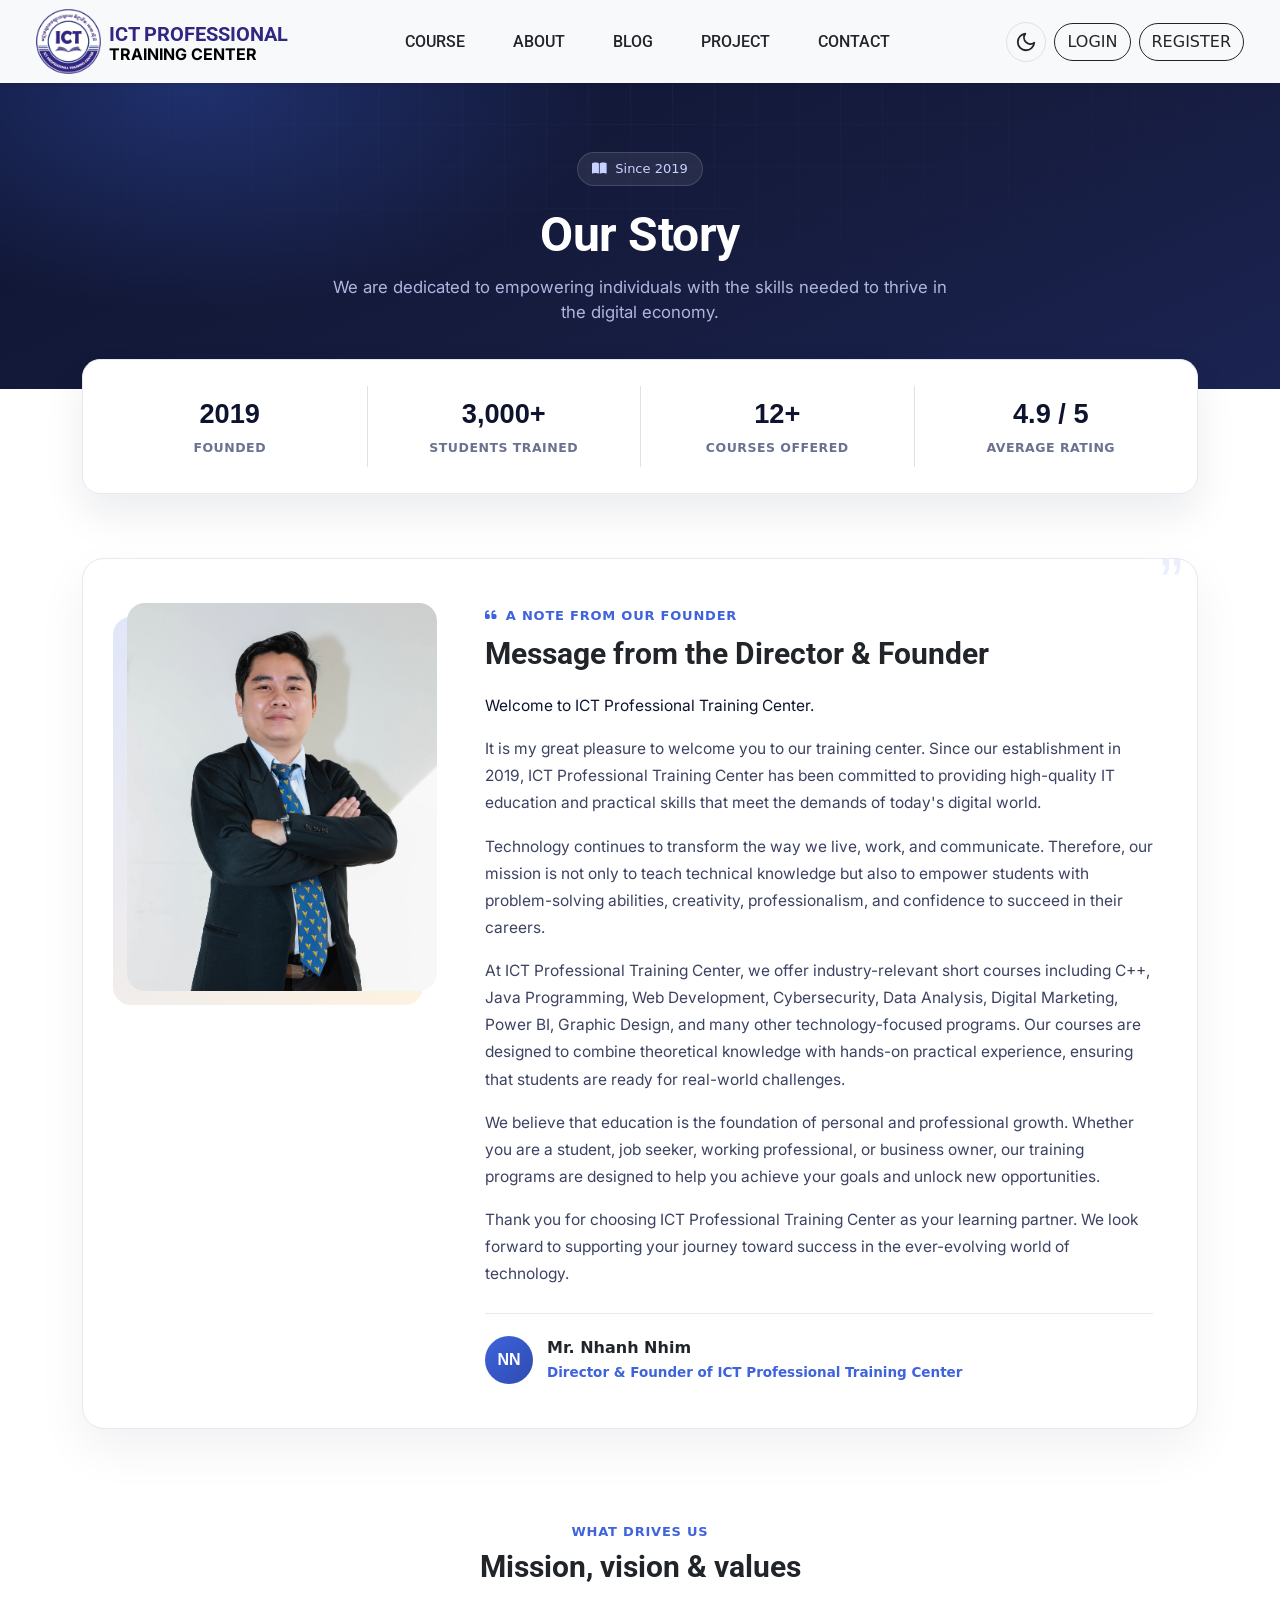
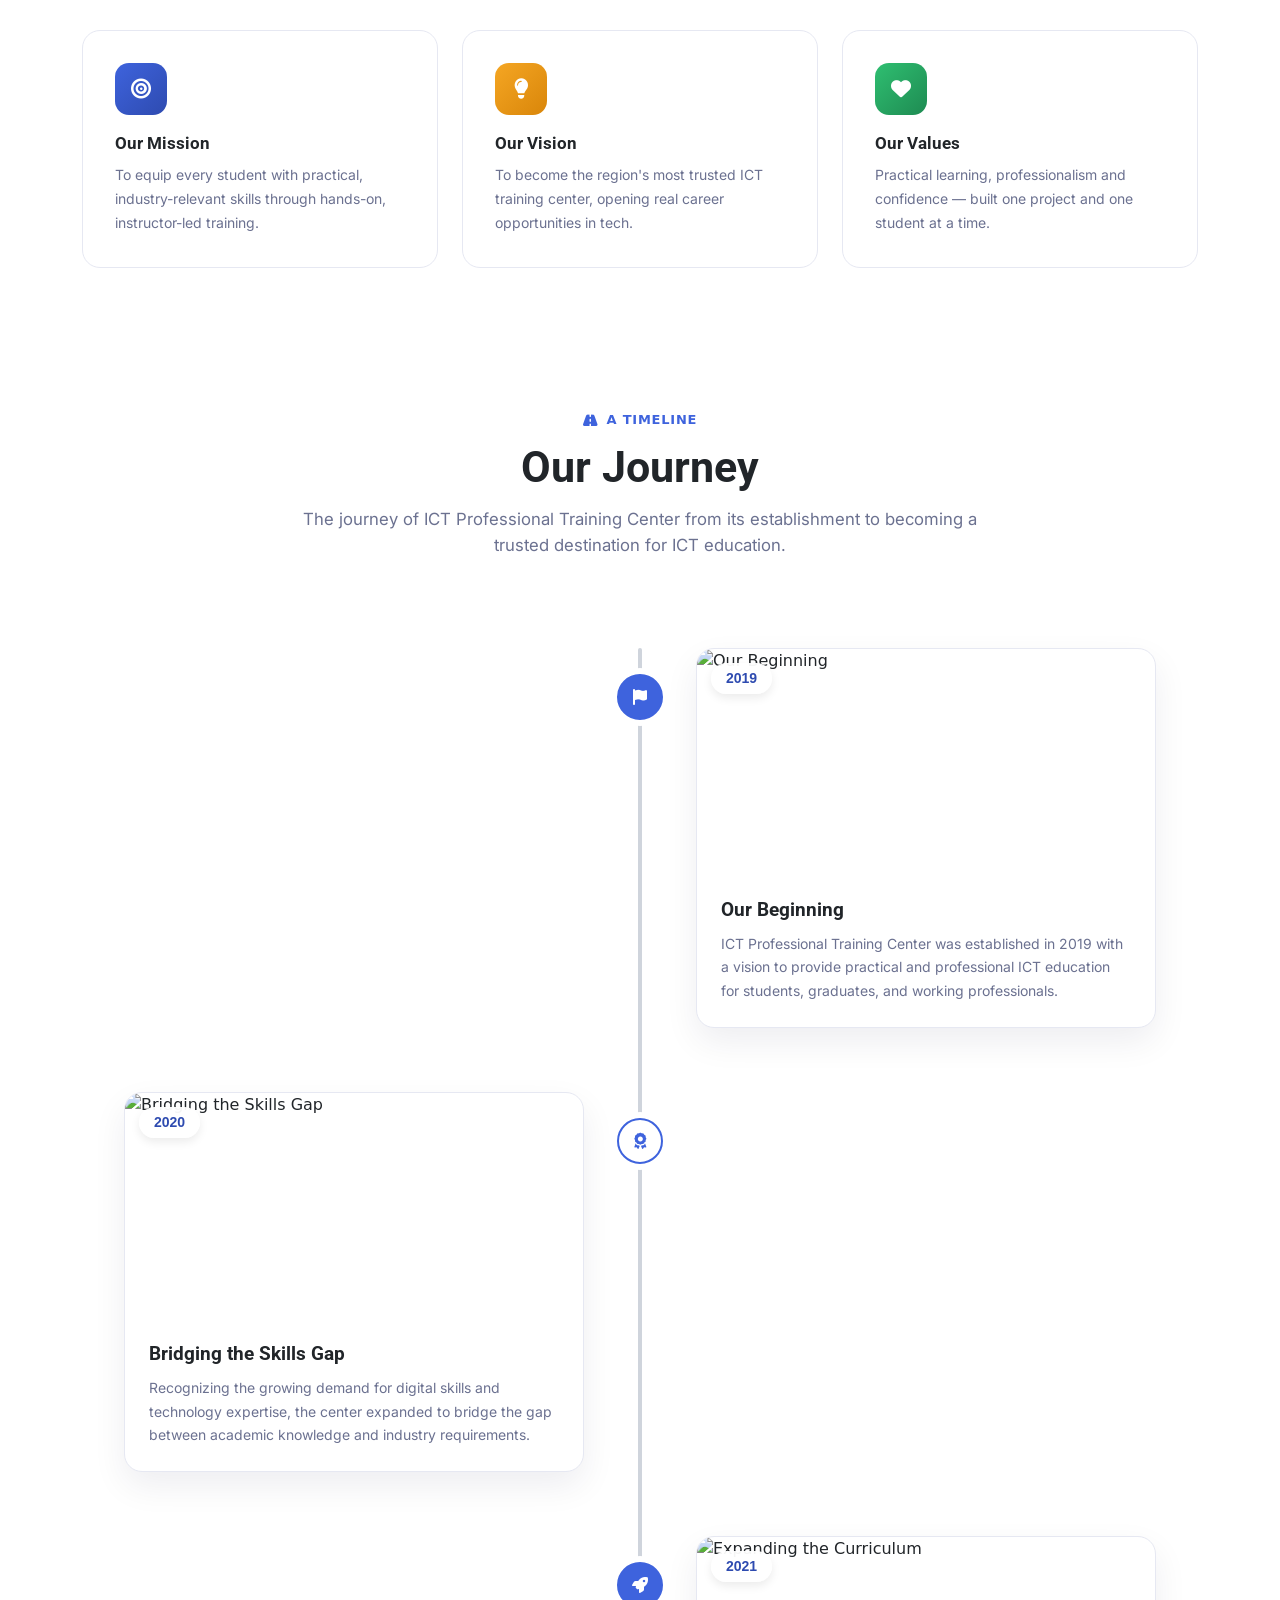
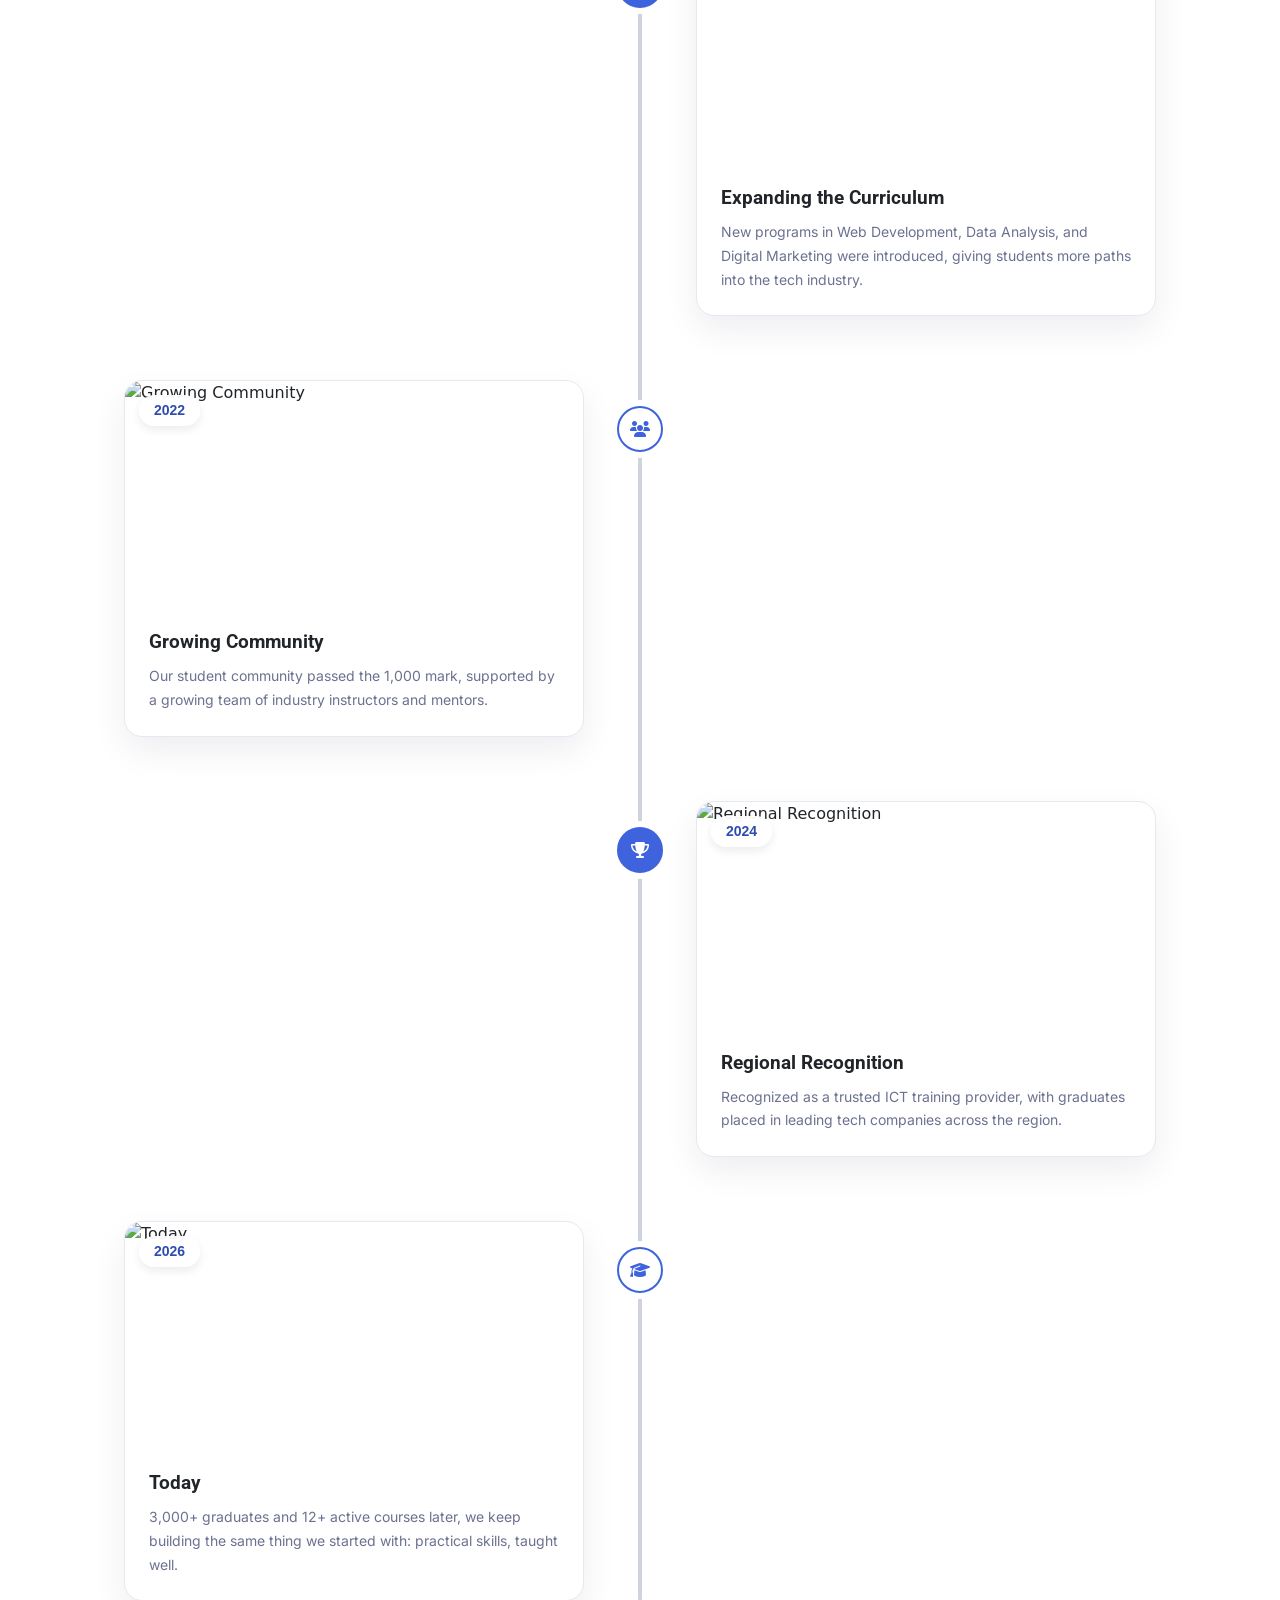
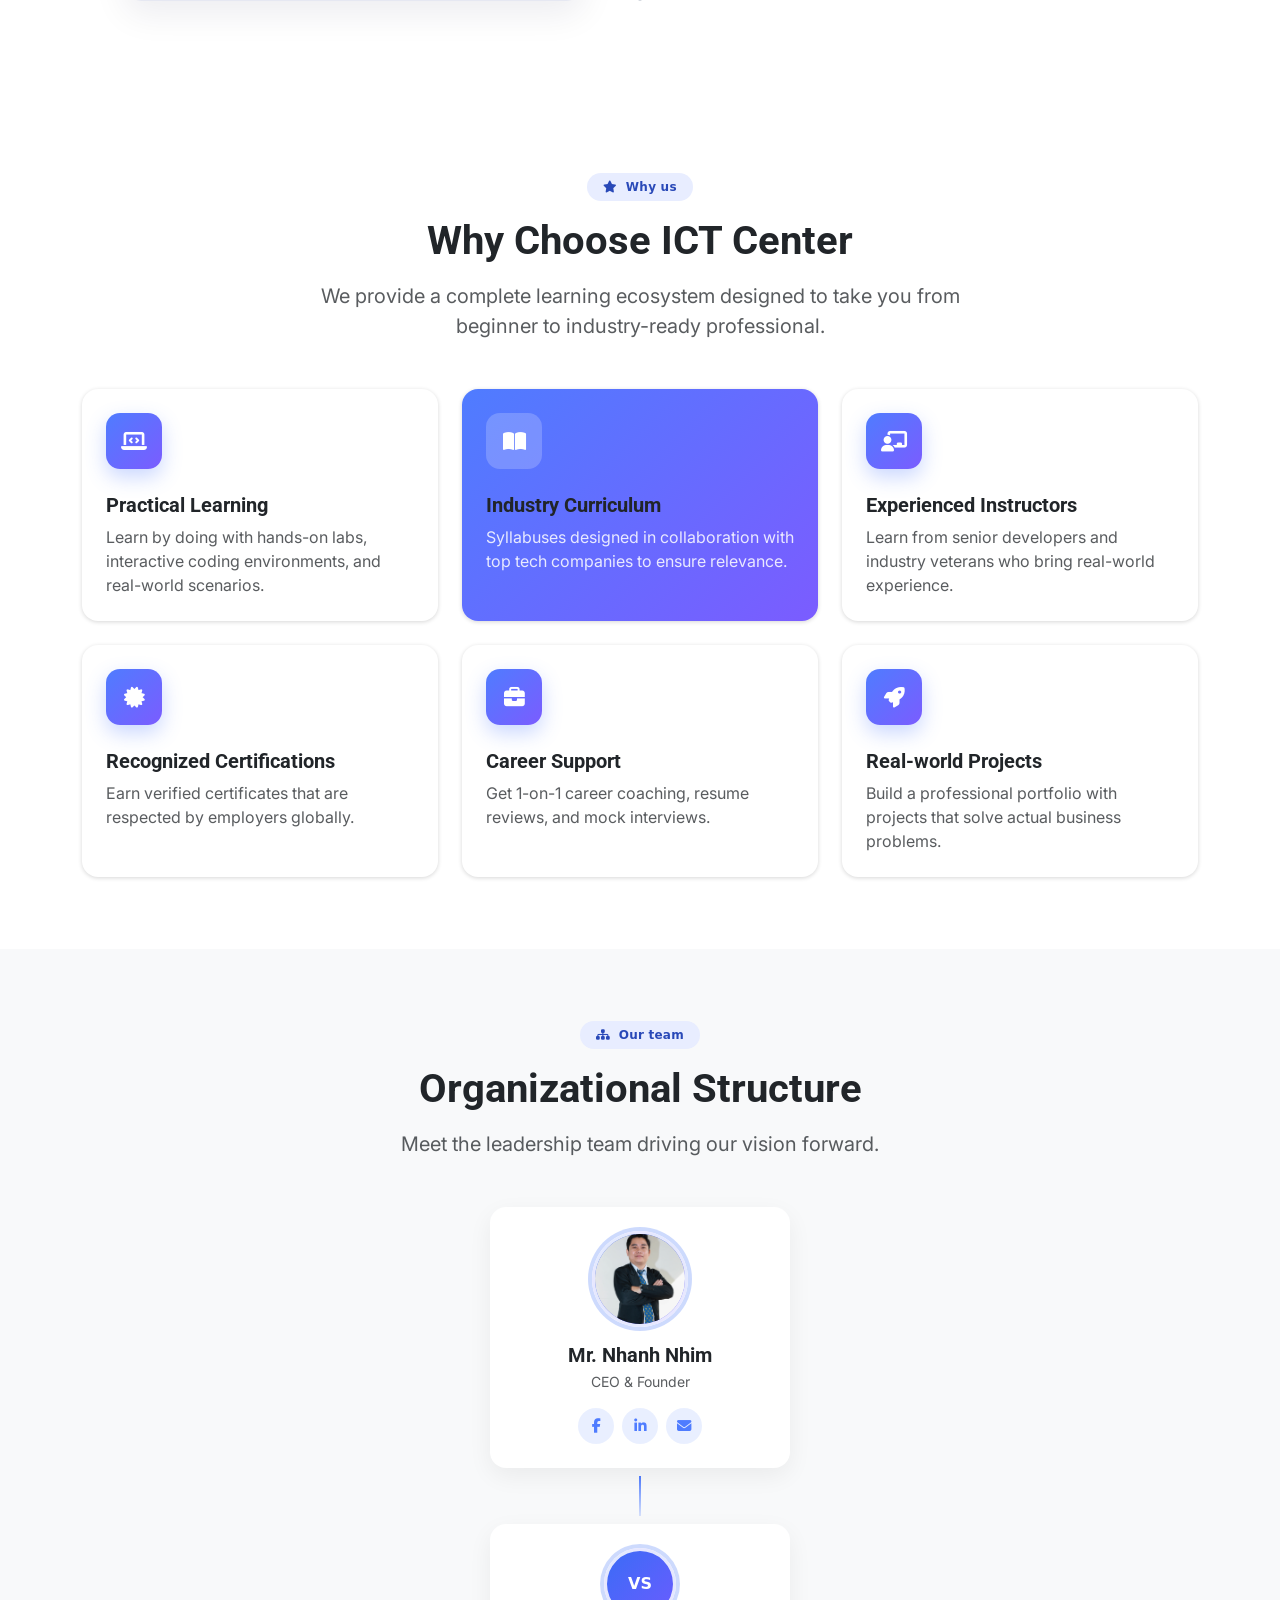
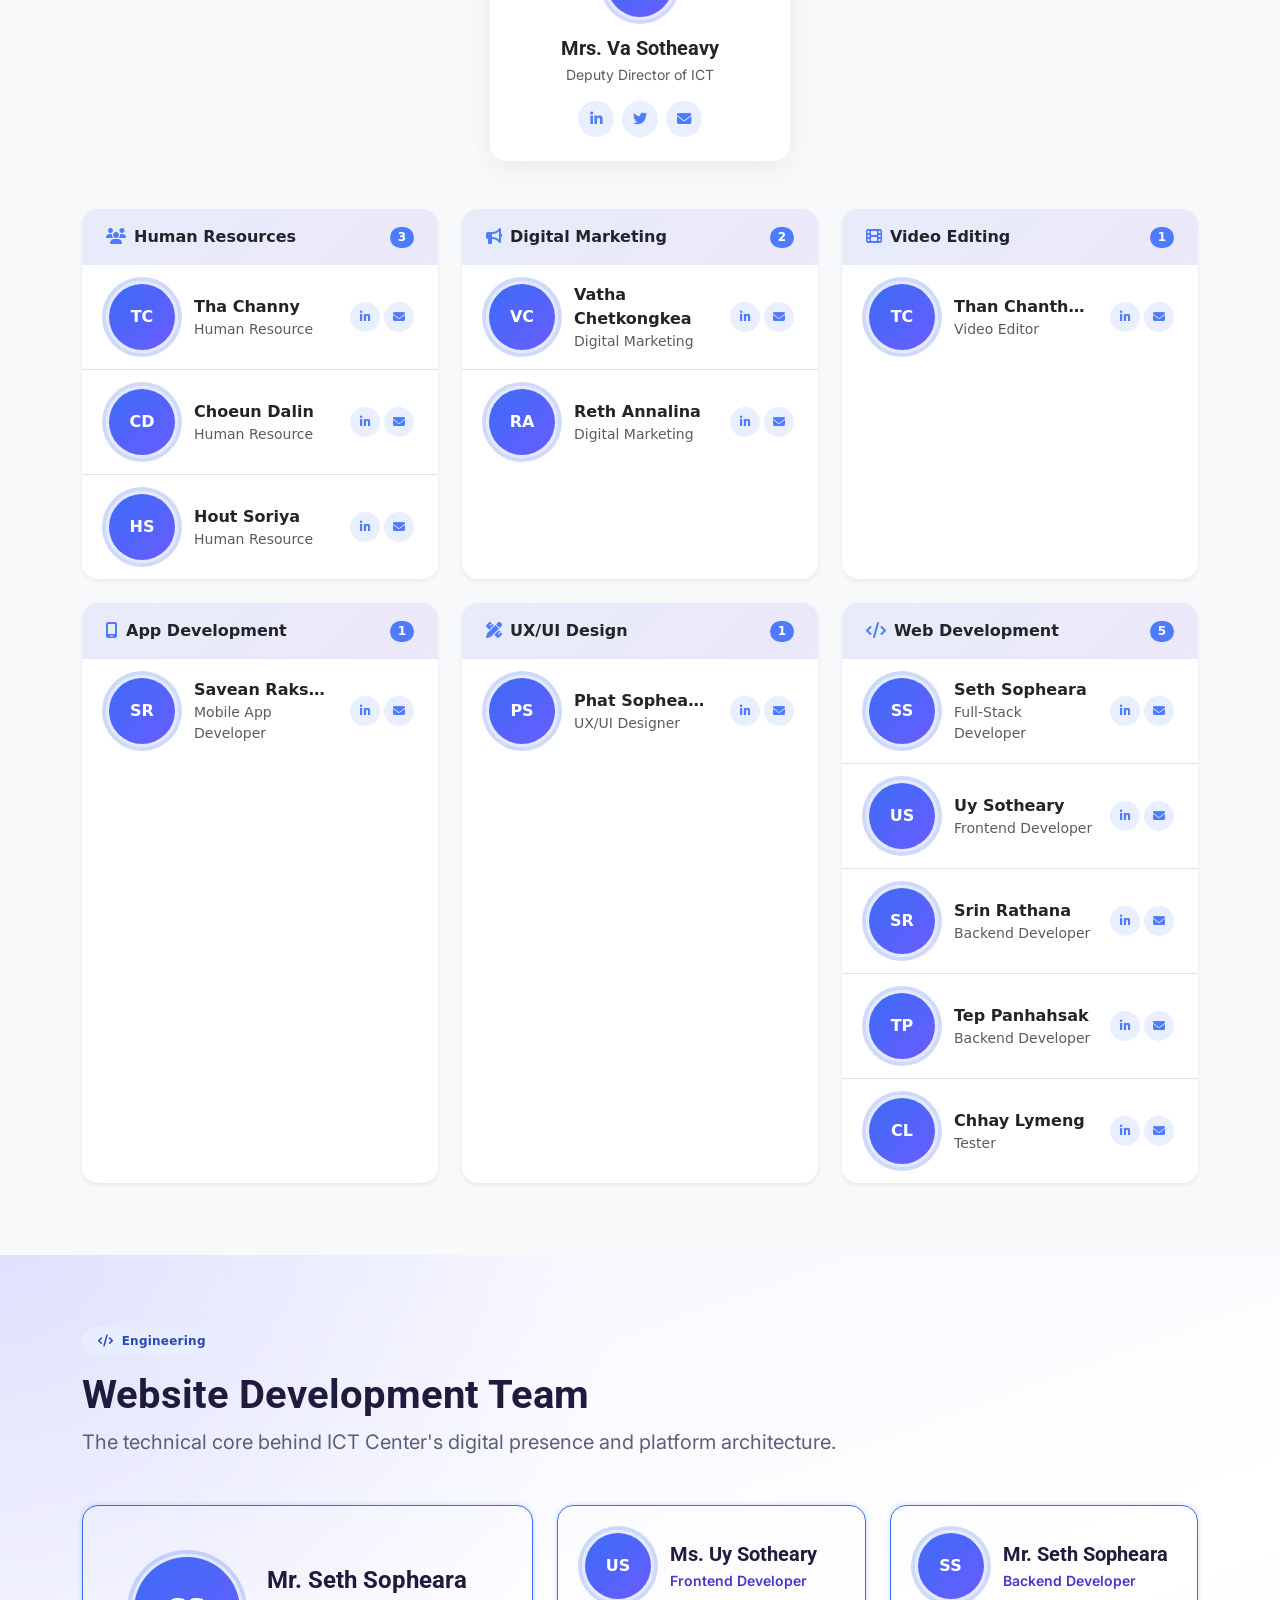
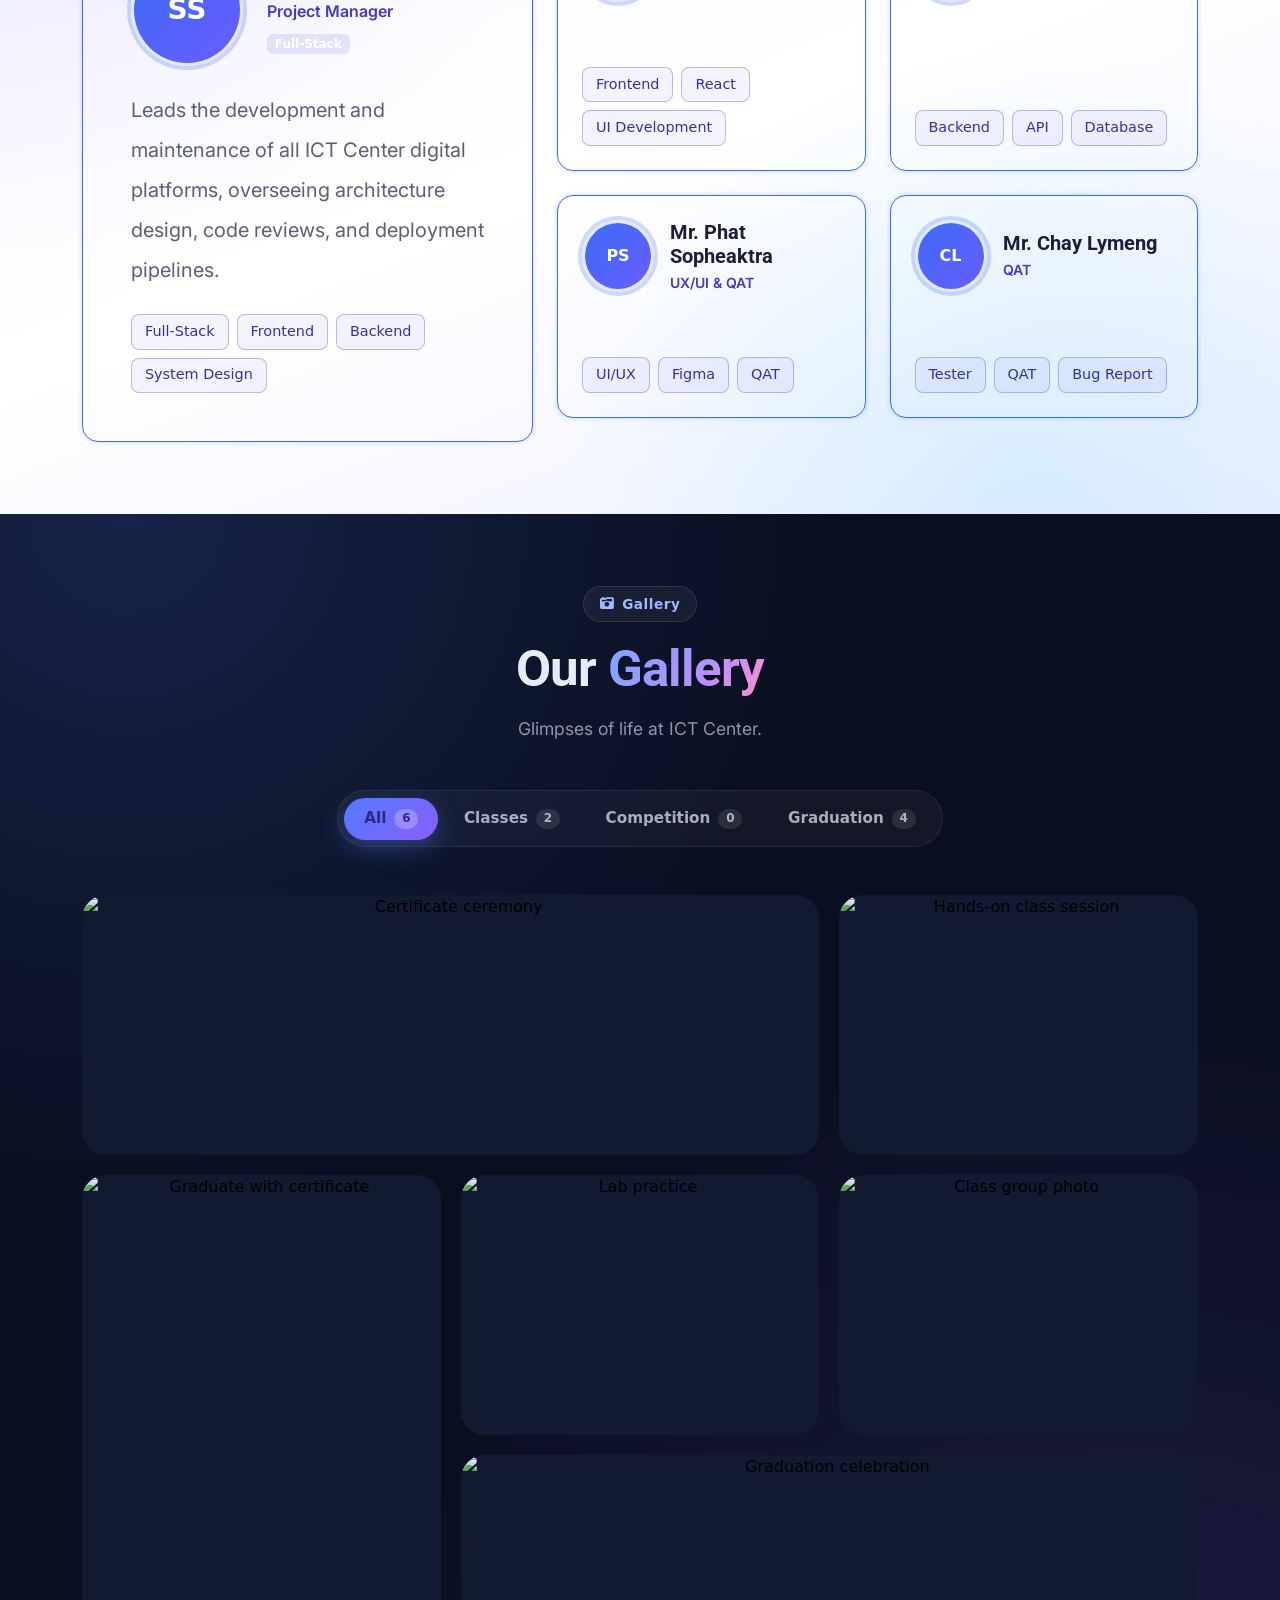
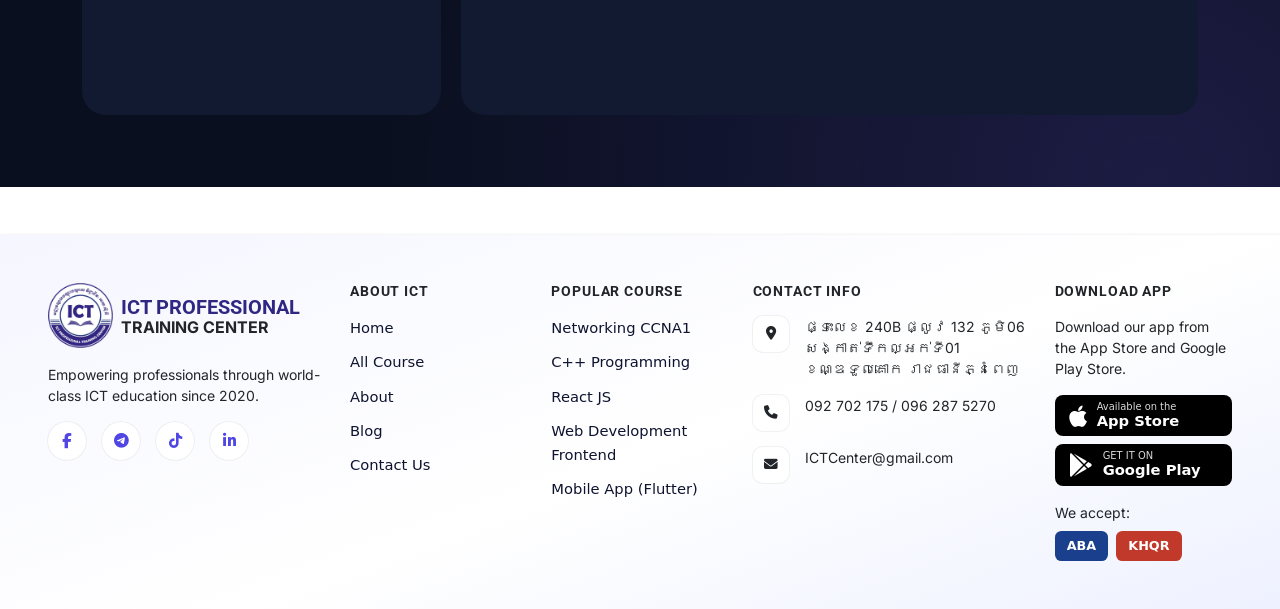
==== commit 1da1fe5f: "build about,blog,project page" ====
--- a/about.html
+++ b/about.html
@@ -7,13 +7,13 @@
 
     <!-- font -->
     <link rel="preconnect" href="https://fonts.googleapis.com">
-<link rel="preconnect" href="https://fonts.gstatic.com" crossorigin>
-<link href="https://fonts.googleapis.com/css2?family=Roboto:ital,wght@0,100..900;1,100..900&display=swap" rel="stylesheet">
+    <link rel="preconnect" href="https://fonts.gstatic.com" crossorigin>
+    <link href="https://fonts.googleapis.com/css2?family=Roboto:ital,wght@0,100..900;1,100..900&display=swap" rel="stylesheet">
 
     <!-- style -->
-     <link href="./asset/css/style.css" rel="stylesheet">
-     <link href="./asset/css/about.css" rel="stylesheet">
-     <!-- <link href="./asset/css/home.css" rel="stylesheet"> -->
+    <link href="./asset/css/style.css" rel="stylesheet">
+    <link href="./asset/css/about.css" rel="stylesheet">
+    <!-- <link href="./asset/css/home.css" rel="stylesheet"> -->
     <link
       href="https://cdn.jsdelivr.net/npm/bootstrap@5.3.8/dist/css/bootstrap.min.css"
       rel="stylesheet"
@@ -23,12 +23,12 @@
 
     <!-- icon -->
     <link rel="stylesheet" href="https://cdn.jsdelivr.net/npm/bootstrap-icons@1.11.3/font/bootstrap-icons.css">
-     <link rel="stylesheet" href="https://cdnjs.cloudflare.com/ajax/libs/font-awesome/6.4.2/css/all.min.css" integrity="sha512-z3gLpd7yknf1YoNbCzqRKc4qyor8gaKU1qmn+CShxbuBusANI9QpRohGBreCFkKxLhei6S9CQXFEbbKuqLg0DA==" crossorigin="anonymous" referrerpolicy="no-referrer" />
-
-     <link href="https://cdnjs.cloudflare.com/ajax/libs/twitter-bootstrap/5.3.3/css/bootstrap.min.css" rel="stylesheet">
-<link href="https://cdnjs.cloudflare.com/ajax/libs/font-awesome/6.5.2/css/all.min.css" rel="stylesheet">
-<link rel="preconnect" href="https://fonts.googleapis.com">
-<link href="https://fonts.googleapis.com/css2?family=Roboto:wght@400;500;700;800&display=swap" rel="stylesheet">
+    <link rel="stylesheet" href="https://cdnjs.cloudflare.com/ajax/libs/font-awesome/6.4.2/css/all.min.css" integrity="sha512-z3gLpd7yknf1YoNbCzqRKc4qyor8gaKU1qmn+CShxbuBusANI9QpRohGBreCFkKxLhei6S9CQXFEbbKuqLg0DA==" crossorigin="anonymous" referrerpolicy="no-referrer" />
+
+    <link href="https://cdnjs.cloudflare.com/ajax/libs/twitter-bootstrap/5.3.3/css/bootstrap.min.css" rel="stylesheet">
+    <link href="https://cdnjs.cloudflare.com/ajax/libs/font-awesome/6.5.2/css/all.min.css" rel="stylesheet">
+    <link rel="preconnect" href="https://fonts.googleapis.com">
+    <link href="https://fonts.googleapis.com/css2?family=Roboto:wght@400;500;700;800&display=swap" rel="stylesheet">
 </head>
 <body>
     <!-- navbar -->
@@ -154,368 +154,976 @@
       </ul>
 
       <!-- dark mode -->
-<!-- Group theme toggle + login + register together -->
-  <div class="d-flex align-items-center gap-2 mobile-action-row ms-3">
-    <button class="theme-toggle-btn border log-reg-btn-hover" id="themeToggle" aria-label="Toggle dark mode">
-      <svg class="icon-moon" viewBox="0 0 24 24" fill="none" stroke="currentColor" stroke-width="2" stroke-linecap="round" stroke-linejoin="round">
-        <path d="M21 12.79A9 9 0 1 1 11.21 3 7 7 0 0 0 21 12.79z"></path>
-      </svg>
-      <svg class="icon-sun" viewBox="0 0 24 24" fill="none" stroke="currentColor" stroke-width="2" stroke-linecap="round" stroke-linejoin="round">
-        <circle cx="12" cy="12" r="5"></circle>
-        <line x1="12" y1="1" x2="12" y2="3"></line>
-        <line x1="12" y1="21" x2="12" y2="23"></line>
-        <line x1="4.22" y1="4.22" x2="5.64" y2="5.64"></line>
-        <line x1="18.36" y1="18.36" x2="19.78" y2="19.78"></line>
-        <line x1="1" y1="12" x2="3" y2="12"></line>
-        <line x1="21" y1="12" x2="23" y2="12"></line>
-        <line x1="4.22" y1="19.78" x2="5.64" y2="18.36"></line>
-        <line x1="18.36" y1="5.64" x2="19.78" y2="4.22"></line>
-      </svg>
-    </button>
-
-    <button type="button" class="btn btn-outline-dark rounded-pill log-reg-btn-hover fw-medium">LOGIN</button>
-    <button type="button" class="btn btn-outline-dark rounded-pill log-reg-btn-hover fw-medium">REGISTER</button>
-    </div>
+      <!-- Group theme toggle + login + register together -->
+      <div class="d-flex align-items-center gap-2 mobile-action-row ms-3">
+        <button class="theme-toggle-btn border log-reg-btn-hover" id="themeToggle" aria-label="Toggle dark mode">
+          <svg class="icon-moon" viewBox="0 0 24 24" fill="none" stroke="currentColor" stroke-width="2" stroke-linecap="round" stroke-linejoin="round">
+            <path d="M21 12.79A9 9 0 1 1 11.21 3 7 7 0 0 0 21 12.79z"></path>
+          </svg>
+          <svg class="icon-sun" viewBox="0 0 24 24" fill="none" stroke="currentColor" stroke-width="2" stroke-linecap="round" stroke-linejoin="round">
+            <circle cx="12" cy="12" r="5"></circle>
+            <line x1="12" y1="1" x2="12" y2="3"></line>
+            <line x1="12" y1="21" x2="12" y2="23"></line>
+            <line x1="4.22" y1="4.22" x2="5.64" y2="5.64"></line>
+            <line x1="18.36" y1="18.36" x2="19.78" y2="19.78"></line>
+            <line x1="1" y1="12" x2="3" y2="12"></line>
+            <line x1="21" y1="12" x2="23" y2="12"></line>
+            <line x1="4.22" y1="19.78" x2="5.64" y2="18.36"></line>
+            <line x1="18.36" y1="5.64" x2="19.78" y2="4.22"></line>
+          </svg>
+        </button>
+
+        <button type="button" class="btn btn-outline-dark rounded-pill log-reg-btn-hover fw-medium">LOGIN</button>
+        <button type="button" class="btn btn-outline-dark rounded-pill log-reg-btn-hover fw-medium">REGISTER</button>
+      </div>
   </div>
 </nav>
     </header>
 
 
- 
-<!-- ================= HERO ================= -->
-<section class="hero">
-  <div class="container">
-    <span class="eyebrow-bar"><i class="fa-solid fa-book-open"></i> Since 2019</span>
-    <h1>Our Story</h1>
-    <p class="lead-text">We are dedicated to empowering individuals with the skills needed to thrive in the digital economy.</p>
+    <!-- ================= HERO ================= -->
+    <section class="hero">
+      <div class="container">
+        <span class="eyebrow-bar"><i class="fa-solid fa-book-open"></i> Since 2019</span>
+        <h1>Our Story</h1>
+        <p class="lead-text">We are dedicated to empowering individuals with the skills needed to thrive in the digital economy.</p>
+      </div>
+    </section>
+
+    <div class="container stats-wrap">
+      <div class="stats-card row g-0">
+        <div class="col-6 col-md-3 stat-item">
+          <b>2019</b><span>Founded</span>
+        </div>
+        <div class="col-6 col-md-3 stat-item border-start">
+          <b>3,000+</b><span>Students trained</span>
+        </div>
+        <div class="col-6 col-md-3 stat-item border-start mt-3 mt-md-0">
+          <b>12+</b><span>Courses offered</span>
+        </div>
+        <div class="col-6 col-md-3 stat-item border-start mt-3 mt-md-0">
+          <b>4.9 / 5</b><span>Average rating</span>
+        </div>
+      </div>
+    </div>
+
+    <!-- ================= DIRECTOR MESSAGE ================= -->
+    <section class="director-section">
+      <div class="container">
+        <div class="director-card">
+          <span class="quote-mark">&#8221;</span>
+          <div class="row g-5 align-items-start">
+            <div class="col-lg-4">
+              <div class="director-photo-wrap">
+                <div class="blob"></div>
+                <div class="director-photo">
+                  <img src="./asset/img/kru-nhim2.jpeg" alt="Mr. Nhanh Nhim">
+                </div>
+              </div>
+            </div>
+            <div class="col-lg-8 director-text">
+              <span class="kicker"><i class="fa-solid fa-quote-left"></i> A note from our founder</span>
+              <h2>Message from the Director &amp; Founder</h2>
+
+              <p class="lede">Welcome to ICT Professional Training Center.</p>
+
+              <p>It is my great pleasure to welcome you to our training center. Since our establishment in 2019, ICT Professional Training Center has been committed to providing high-quality IT education and practical skills that meet the demands of today's digital world.</p>
+
+              <p>Technology continues to transform the way we live, work, and communicate. Therefore, our mission is not only to teach technical knowledge but also to empower students with problem-solving abilities, creativity, professionalism, and confidence to succeed in their careers.</p>
+
+              <p>At ICT Professional Training Center, we offer industry-relevant short courses including C++, Java Programming, Web Development, Cybersecurity, Data Analysis, Digital Marketing, Power BI, Graphic Design, and many other technology-focused programs. Our courses are designed to combine theoretical knowledge with hands-on practical experience, ensuring that students are ready for real-world challenges.</p>
+
+              <p>We believe that education is the foundation of personal and professional growth. Whether you are a student, job seeker, working professional, or business owner, our training programs are designed to help you achieve your goals and unlock new opportunities.</p>
+
+              <p>Thank you for choosing ICT Professional Training Center as your learning partner. We look forward to supporting your journey toward success in the ever-evolving world of technology.</p>
+
+              <div class="director-signoff">
+                <div class="sig-avatar">NN</div>
+                <div>
+                  <b>Mr. Nhanh Nhim</b>
+                  <span>Director &amp; Founder of ICT Professional Training Center</span>
+                </div>
+              </div>
+            </div>
+          </div>
+        </div>
+      </div>
+    </section>
+
+    <!-- ================= MISSION / VISION / VALUES ================= -->
+    <section class="mv-section">
+      <div class="container">
+        <div class="section-heading-c">
+          <span class="kicker">What drives us</span>
+          <h2>Mission, vision &amp; values</h2>
+        </div>
+        <div class="row g-4">
+          <div class="col-md-4">
+            <div class="mv-card">
+              <div class="mv-icon mission"><i class="fa-solid fa-bullseye"></i></div>
+              <h4>Our Mission</h4>
+              <p>To equip every student with practical, industry-relevant skills through hands-on, instructor-led training.</p>
+            </div>
+          </div>
+          <div class="col-md-4">
+            <div class="mv-card">
+              <div class="mv-icon vision"><i class="fa-solid fa-lightbulb"></i></div>
+              <h4>Our Vision</h4>
+              <p>To become the region's most trusted ICT training center, opening real career opportunities in tech.</p>
+            </div>
+          </div>
+          <div class="col-md-4">
+            <div class="mv-card">
+              <div class="mv-icon values"><i class="fa-solid fa-heart"></i></div>
+              <h4>Our Values</h4>
+              <p>Practical learning, professionalism and confidence — built one project and one student at a time.</p>
+            </div>
+          </div>
+        </div>
+      </div>
+    </section>
+
+    <!-- ================= MILESTONES ================= -->
+    <section class="journey-hero">
+      <span class="kicker"><i class="fa-solid fa-road"></i> A timeline</span>
+      <br>
+      <h1>Our Journey</h1>
+      <p>The journey of ICT Professional Training Center from its establishment to becoming a trusted destination for ICT education.</p>
+    </section>
+
+    <div class="journey-wrap">
+      <div class="journey-timeline">
+
+        <!-- Scroll-driven line: grey track + blue progress -->
+        <div class="timeline-track">
+          <div class="timeline-progress"></div>
+        </div>
+
+        <div class="journey-row dir-right">
+          <div class="side side-left"></div>
+          <div class="marker filled"><i class="fa-solid fa-flag"></i></div>
+          <div class="side side-right">
+            <div class="journey-card">
+              <div class="jc-img-wrap">
+                <img src="https://images.unsplash.com/photo-1523240795612-9a054b0db644?w=700&h=500&fit=crop" alt="Our Beginning">
+                <span class="year-pill">2019</span>
+              </div>
+              <div class="jc-body">
+                <h3>Our Beginning</h3>
+                <p>ICT Professional Training Center was established in 2019 with a vision to provide practical and professional ICT education for students, graduates, and working professionals.</p>
+              </div>
+            </div>
+          </div>
+        </div>
+
+        <div class="journey-row dir-left">
+          <div class="side side-left">
+            <div class="journey-card">
+              <div class="jc-img-wrap">
+                <img src="https://images.unsplash.com/photo-1571260899304-425eee4c7efc?w=700&h=500&fit=crop" alt="Bridging the Skills Gap">
+                <span class="year-pill">2020</span>
+              </div>
+              <div class="jc-body">
+                <h3>Bridging the Skills Gap</h3>
+                <p>Recognizing the growing demand for digital skills and technology expertise, the center expanded to bridge the gap between academic knowledge and industry requirements.</p>
+              </div>
+            </div>
+          </div>
+          <div class="marker"><i class="fa-solid fa-award"></i></div>
+          <div class="side side-right"></div>
+        </div>
+
+        <div class="journey-row dir-right">
+          <div class="side side-left"></div>
+          <div class="marker filled"><i class="fa-solid fa-rocket"></i></div>
+          <div class="side side-right">
+            <div class="journey-card">
+              <div class="jc-img-wrap">
+                <img src="https://images.unsplash.com/photo-1522202176988-66273c2fd55f?w=700&h=500&fit=crop" alt="Expanding the Curriculum">
+                <span class="year-pill">2021</span>
+              </div>
+              <div class="jc-body">
+                <h3>Expanding the Curriculum</h3>
+                <p>New programs in Web Development, Data Analysis, and Digital Marketing were introduced, giving students more paths into the tech industry.</p>
+              </div>
+            </div>
+          </div>
+        </div>
+
+        <div class="journey-row dir-left">
+          <div class="side side-left">
+            <div class="journey-card">
+              <div class="jc-img-wrap">
+                <img src="https://images.unsplash.com/photo-1531482615713-2afd69097998?w=700&h=500&fit=crop" alt="Growing Community">
+                <span class="year-pill">2022</span>
+              </div>
+              <div class="jc-body">
+                <h3>Growing Community</h3>
+                <p>Our student community passed the 1,000 mark, supported by a growing team of industry instructors and mentors.</p>
+              </div>
+            </div>
+          </div>
+          <div class="marker"><i class="fa-solid fa-users"></i></div>
+          <div class="side side-right"></div>
+        </div>
+
+        <div class="journey-row dir-right">
+          <div class="side side-left"></div>
+          <div class="marker filled"><i class="fa-solid fa-trophy"></i></div>
+          <div class="side side-right">
+            <div class="journey-card">
+              <div class="jc-img-wrap">
+                <img src="https://images.unsplash.com/photo-1523580494863-6f3031224c94?w=700&h=500&fit=crop" alt="Regional Recognition">
+                <span class="year-pill">2024</span>
+              </div>
+              <div class="jc-body">
+                <h3>Regional Recognition</h3>
+                <p>Recognized as a trusted ICT training provider, with graduates placed in leading tech companies across the region.</p>
+              </div>
+            </div>
+          </div>
+        </div>
+
+        <div class="journey-row dir-left">
+          <div class="side side-left">
+            <div class="journey-card">
+              <div class="jc-img-wrap">
+                <img src="https://images.unsplash.com/photo-1523050854058-8df90110c9f1?w=700&h=500&fit=crop" alt="Today">
+                <span class="year-pill">2026</span>
+              </div>
+              <div class="jc-body">
+                <h3>Today</h3>
+                <p>3,000+ graduates and 12+ active courses later, we keep building the same thing we started with: practical skills, taught well.</p>
+              </div>
+            </div>
+          </div>
+          <div class="marker"><i class="fa-solid fa-graduation-cap"></i></div>
+          <div class="side side-right"></div>
+        </div>
+
+      </div>
+    </div>
+
+
+    <!-- ================= WHY CHOOSE US ================= -->
+<section class="why-section py-5">
+  <div class="container py-lg-4">
+
+    <!-- Heading -->
+    <div class="text-center mb-5">
+      <span class="badge rounded-pill why-badge px-3 py-2 mb-3">
+        <i class="fa-solid fa-star me-1"></i> Why us
+      </span>
+      <h2 class="display-6 fw-bold mb-3">Why Choose ICT Center</h2>
+      <p class="lead text-body-secondary mx-auto why-lead">
+        We provide a complete learning ecosystem designed to take you from beginner to industry-ready professional.
+      </p>
+    </div>
+
+    <!-- Features -->
+    <div class="row row-cols-1 row-cols-md-2 row-cols-lg-3 g-4">
+
+      <div class="col">
+        <div class="feature-card card h-100 border-0 rounded-4 p-4 position-relative">
+          <div class="feature-icon mb-4">
+            <i class="fa-solid fa-laptop-code"></i>
+          </div>
+          <h5 class="fw-bold mb-2">Practical Learning</h5>
+          <p class="text-body-secondary mb-0">
+            Learn by doing with hands-on labs, interactive coding environments, and real-world scenarios.
+          </p>
+        </div>
+      </div>
+
+      <div class="col">
+        <div class="feature-card feature-card-featured card h-100 border-0 rounded-4 p-4 position-relative">
+          <div class="feature-icon mb-4">
+            <i class="fa-solid fa-book-open"></i>
+          </div>
+          <h5 class="fw-bold mb-2">Industry Curriculum</h5>
+          <p class="text-body-secondary mb-0">
+            Syllabuses designed in collaboration with top tech companies to ensure relevance.
+          </p>
+        </div>
+      </div>
+
+      <div class="col">
+        <div class="feature-card card h-100 border-0 rounded-4 p-4 position-relative">
+          <div class="feature-icon mb-4">
+            <i class="fa-solid fa-chalkboard-user"></i>
+          </div>
+          <h5 class="fw-bold mb-2">Experienced Instructors</h5>
+          <p class="text-body-secondary mb-0">
+            Learn from senior developers and industry veterans who bring real-world experience.
+          </p>
+        </div>
+      </div>
+
+      <div class="col">
+        <div class="feature-card card h-100 border-0 rounded-4 p-4 position-relative">
+          <div class="feature-icon mb-4">
+            <i class="fa-solid fa-certificate"></i>
+          </div>
+          <h5 class="fw-bold mb-2">Recognized Certifications</h5>
+          <p class="text-body-secondary mb-0">
+            Earn verified certificates that are respected by employers globally.
+          </p>
+        </div>
+      </div>
+
+      <div class="col">
+        <div class="feature-card card h-100 border-0 rounded-4 p-4 position-relative">
+          <div class="feature-icon mb-4">
+            <i class="fa-solid fa-briefcase"></i>
+          </div>
+          <h5 class="fw-bold mb-2">Career Support</h5>
+          <p class="text-body-secondary mb-0">
+            Get 1-on-1 career coaching, resume reviews, and mock interviews.
+          </p>
+        </div>
+      </div>
+
+      <div class="col">
+        <div class="feature-card card h-100 border-0 rounded-4 p-4 position-relative">
+          <div class="feature-icon mb-4">
+            <i class="fa-solid fa-rocket"></i>
+          </div>
+          <h5 class="fw-bold mb-2">Real-world Projects</h5>
+          <p class="text-body-secondary mb-0">
+            Build a professional portfolio with projects that solve actual business problems.
+          </p>
+        </div>
+      </div>
+
+    </div>
   </div>
 </section>
- 
-<div class="container stats-wrap">
-  <div class="stats-card row g-0">
-    <div class="col-6 col-md-3 stat-item">
-      <b>2019</b><span>Founded</span>
-    </div>
-    <div class="col-6 col-md-3 stat-item border-start">
-      <b>3,000+</b><span>Students trained</span>
-    </div>
-    <div class="col-6 col-md-3 stat-item border-start mt-3 mt-md-0">
-      <b>12+</b><span>Courses offered</span>
-    </div>
-    <div class="col-6 col-md-3 stat-item border-start mt-3 mt-md-0">
-      <b>4.9 / 5</b><span>Average rating</span>
+
+<!-- section4 -->
+ <section class="org-section py-5">
+  <div class="container py-lg-4">
+
+    <!-- Heading -->
+    <div class="text-center mb-5">
+      <span class="badge rounded-pill org-badge px-3 py-2 mb-3">
+        <i class="fa-solid fa-sitemap me-1"></i> Our team
+      </span>
+      <h2 class="display-6 fw-bold mb-3">Organizational Structure</h2>
+      <p class="lead text-body-secondary mb-0">Meet the leadership team driving our vision forward.</p>
+    </div>
+
+    <!-- Leadership -->
+    <div class="d-flex flex-column align-items-center mb-5">
+
+      <div class="card leader-card border-0 rounded-4 text-center p-4">
+        <img src="./asset/img/kru-nhim2.jpeg" alt="Mr. Nhanh Nhim" class="avatar avatar-lg mx-auto mb-3">
+        <h5 class="fw-bold mb-1">Mr. Nhanh Nhim</h5>
+        <p class="text-body-secondary small mb-3">CEO &amp; Founder</p>
+        <div class="d-flex justify-content-center gap-2">
+          <a href="#" class="social-btn" aria-label="Facebook"><i class="fa-brands fa-facebook-f"></i></a>
+          <a href="#" class="social-btn" aria-label="LinkedIn"><i class="fa-brands fa-linkedin-in"></i></a>
+          <a href="#" class="social-btn" aria-label="Email"><i class="fa-solid fa-envelope"></i></a>
+        </div>
+      </div>
+
+      <div class="org-line"></div>
+
+      <div class="card leader-card border-0 rounded-4 text-center p-4">
+        <div class="avatar avatar-lg mx-auto mb-3">VS</div>
+        <h5 class="fw-bold mb-1">Mrs. Va Sotheavy</h5>
+        <p class="text-body-secondary small mb-3">Deputy Director of ICT</p>
+        <div class="d-flex justify-content-center gap-2">
+          <a href="#" class="social-btn" aria-label="LinkedIn"><i class="fa-brands fa-linkedin-in"></i></a>
+          <a href="#" class="social-btn" aria-label="Twitter"><i class="fa-brands fa-twitter"></i></a>
+          <a href="#" class="social-btn" aria-label="Email"><i class="fa-solid fa-envelope"></i></a>
+        </div>
+      </div>
+
+    </div>
+
+    <!-- Departments -->
+    <div class="row g-4">
+
+      <!-- Human Resources -->
+      <div class="col-12 col-md-6 col-xl-4">
+        <div class="card dept-card h-100 border-0 rounded-4 shadow-sm">
+          <div class="card-header dept-header border-0 d-flex justify-content-between align-items-center px-4 py-3">
+            <span class="fw-bold"><i class="fa-solid fa-users me-2 dept-icon"></i>Human Resources</span>
+            <span class="badge rounded-pill dept-count">3</span>
+          </div>
+          <ul class="list-group list-group-flush">
+            <li class="list-group-item member-item d-flex align-items-center gap-3 px-4 py-3">
+              <div class="avatar avatar-sm flex-shrink-0">TC</div>
+              <div class="flex-grow-1 min-w-0">
+                <div class="fw-semibold text-truncate">Tha Channy</div>
+                <div class="small text-body-secondary">Human Resource</div>
+              </div>
+              <div class="d-none d-sm-flex gap-1">
+                <a href="#" class="social-btn social-btn-sm" aria-label="LinkedIn"><i class="fa-brands fa-linkedin-in"></i></a>
+                <a href="#" class="social-btn social-btn-sm" aria-label="Email"><i class="fa-solid fa-envelope"></i></a>
+              </div>
+            </li>
+            <li class="list-group-item member-item d-flex align-items-center gap-3 px-4 py-3">
+              <div class="avatar avatar-sm flex-shrink-0">CD</div>
+              <div class="flex-grow-1 min-w-0">
+                <div class="fw-semibold text-truncate">Choeun Dalin</div>
+                <div class="small text-body-secondary">Human Resource</div>
+              </div>
+              <div class="d-none d-sm-flex gap-1">
+                <a href="#" class="social-btn social-btn-sm" aria-label="LinkedIn"><i class="fa-brands fa-linkedin-in"></i></a>
+                <a href="#" class="social-btn social-btn-sm" aria-label="Email"><i class="fa-solid fa-envelope"></i></a>
+              </div>
+            </li>
+            <li class="list-group-item member-item d-flex align-items-center gap-3 px-4 py-3">
+              <div class="avatar avatar-sm flex-shrink-0">HS</div>
+              <div class="flex-grow-1 min-w-0">
+                <div class="fw-semibold text-truncate">Hout Soriya</div>
+                <div class="small text-body-secondary">Human Resource</div>
+              </div>
+              <div class="d-none d-sm-flex gap-1">
+                <a href="#" class="social-btn social-btn-sm" aria-label="LinkedIn"><i class="fa-brands fa-linkedin-in"></i></a>
+                <a href="#" class="social-btn social-btn-sm" aria-label="Email"><i class="fa-solid fa-envelope"></i></a>
+              </div>
+            </li>
+          </ul>
+        </div>
+      </div>
+
+      <!-- Digital Marketing -->
+      <div class="col-12 col-md-6 col-xl-4">
+        <div class="card dept-card h-100 border-0 rounded-4 shadow-sm">
+          <div class="card-header dept-header border-0 d-flex justify-content-between align-items-center px-4 py-3">
+            <span class="fw-bold"><i class="fa-solid fa-bullhorn me-2 dept-icon"></i>Digital Marketing</span>
+            <span class="badge rounded-pill dept-count">2</span>
+          </div>
+          <ul class="list-group list-group-flush">
+            <li class="list-group-item member-item d-flex align-items-center gap-3 px-4 py-3">
+              <div class="avatar avatar-sm flex-shrink-0">VC</div>
+              <div class="flex-grow-1 min-w-0">
+                <div class="fw-semibold">Vatha Chetkongkea</div>
+                <div class="small text-body-secondary">Digital Marketing</div>
+              </div>
+              <div class="d-none d-sm-flex gap-1">
+                <a href="#" class="social-btn social-btn-sm" aria-label="LinkedIn"><i class="fa-brands fa-linkedin-in"></i></a>
+                <a href="#" class="social-btn social-btn-sm" aria-label="Email"><i class="fa-solid fa-envelope"></i></a>
+              </div>
+            </li>
+            <li class="list-group-item member-item d-flex align-items-center gap-3 px-4 py-3">
+              <div class="avatar avatar-sm flex-shrink-0">RA</div>
+              <div class="flex-grow-1 min-w-0">
+                <div class="fw-semibold text-truncate">Reth Annalina</div>
+                <div class="small text-body-secondary">Digital Marketing</div>
+              </div>
+              <div class="d-none d-sm-flex gap-1">
+                <a href="#" class="social-btn social-btn-sm" aria-label="LinkedIn"><i class="fa-brands fa-linkedin-in"></i></a>
+                <a href="#" class="social-btn social-btn-sm" aria-label="Email"><i class="fa-solid fa-envelope"></i></a>
+              </div>
+            </li>
+          </ul>
+        </div>
+      </div>
+
+      <!-- Video Editing -->
+      <div class="col-12 col-md-6 col-xl-4">
+        <div class="card dept-card h-100 border-0 rounded-4 shadow-sm">
+          <div class="card-header dept-header border-0 d-flex justify-content-between align-items-center px-4 py-3">
+            <span class="fw-bold"><i class="fa-solid fa-film me-2 dept-icon"></i>Video Editing</span>
+            <span class="badge rounded-pill dept-count">1</span>
+          </div>
+          <ul class="list-group list-group-flush">
+            <li class="list-group-item member-item d-flex align-items-center gap-3 px-4 py-3">
+              <div class="avatar avatar-sm flex-shrink-0">TC</div>
+              <div class="flex-grow-1 min-w-0">
+                <div class="fw-semibold text-truncate">Than Chantheary</div>
+                <div class="small text-body-secondary">Video Editor</div>
+              </div>
+              <div class="d-none d-sm-flex gap-1">
+                <a href="#" class="social-btn social-btn-sm" aria-label="LinkedIn"><i class="fa-brands fa-linkedin-in"></i></a>
+                <a href="#" class="social-btn social-btn-sm" aria-label="Email"><i class="fa-solid fa-envelope"></i></a>
+              </div>
+            </li>
+          </ul>
+        </div>
+      </div>
+
+      <!-- App Development -->
+      <div class="col-12 col-md-6 col-xl-4">
+        <div class="card dept-card h-100 border-0 rounded-4 shadow-sm">
+          <div class="card-header dept-header border-0 d-flex justify-content-between align-items-center px-4 py-3">
+            <span class="fw-bold"><i class="fa-solid fa-mobile-screen me-2 dept-icon"></i>App Development</span>
+            <span class="badge rounded-pill dept-count">1</span>
+          </div>
+          <ul class="list-group list-group-flush">
+            <li class="list-group-item member-item d-flex align-items-center gap-3 px-4 py-3">
+              <div class="avatar avatar-sm flex-shrink-0">SR</div>
+              <div class="flex-grow-1 min-w-0">
+                <div class="fw-semibold text-truncate">Savean Raksmey</div>
+                <div class="small text-body-secondary">Mobile App Developer</div>
+              </div>
+              <div class="d-none d-sm-flex gap-1">
+                <a href="#" class="social-btn social-btn-sm" aria-label="LinkedIn"><i class="fa-brands fa-linkedin-in"></i></a>
+                <a href="#" class="social-btn social-btn-sm" aria-label="Email"><i class="fa-solid fa-envelope"></i></a>
+              </div>
+            </li>
+          </ul>
+        </div>
+      </div>
+
+      <!-- UX/UI Design -->
+      <div class="col-12 col-md-6 col-xl-4">
+        <div class="card dept-card h-100 border-0 rounded-4 shadow-sm">
+          <div class="card-header dept-header border-0 d-flex justify-content-between align-items-center px-4 py-3">
+            <span class="fw-bold"><i class="fa-solid fa-pen-ruler me-2 dept-icon"></i>UX/UI Design</span>
+            <span class="badge rounded-pill dept-count">1</span>
+          </div>
+          <ul class="list-group list-group-flush">
+            <li class="list-group-item member-item d-flex align-items-center gap-3 px-4 py-3">
+              <div class="avatar avatar-sm flex-shrink-0">PS</div>
+              <div class="flex-grow-1 min-w-0">
+                <div class="fw-semibold text-truncate">Phat Sopheaktra</div>
+                <div class="small text-body-secondary">UX/UI Designer</div>
+              </div>
+              <div class="d-none d-sm-flex gap-1">
+                <a href="#" class="social-btn social-btn-sm" aria-label="LinkedIn"><i class="fa-brands fa-linkedin-in"></i></a>
+                <a href="#" class="social-btn social-btn-sm" aria-label="Email"><i class="fa-solid fa-envelope"></i></a>
+              </div>
+            </li>
+          </ul>
+        </div>
+      </div>
+
+      <!-- Web Development -->
+      <div class="col-12 col-md-6 col-xl-4">
+        <div class="card dept-card h-100 border-0 rounded-4 shadow-sm">
+          <div class="card-header dept-header border-0 d-flex justify-content-between align-items-center px-4 py-3">
+            <span class="fw-bold"><i class="fa-solid fa-code me-2 dept-icon"></i>Web Development</span>
+            <span class="badge rounded-pill dept-count">5</span>
+          </div>
+          <ul class="list-group list-group-flush">
+            <li class="list-group-item member-item d-flex align-items-center gap-3 px-4 py-3">
+              <div class="avatar avatar-sm flex-shrink-0">SS</div>
+              <div class="flex-grow-1 min-w-0">
+                <div class="fw-semibold text-truncate">Seth Sopheara</div>
+                <div class="small text-body-secondary">Full-Stack Developer</div>
+              </div>
+              <div class="d-none d-sm-flex gap-1">
+                <a href="#" class="social-btn social-btn-sm" aria-label="LinkedIn"><i class="fa-brands fa-linkedin-in"></i></a>
+                <a href="#" class="social-btn social-btn-sm" aria-label="Email"><i class="fa-solid fa-envelope"></i></a>
+              </div>
+            </li>
+            <li class="list-group-item member-item d-flex align-items-center gap-3 px-4 py-3">
+              <div class="avatar avatar-sm flex-shrink-0">US</div>
+              <div class="flex-grow-1 min-w-0">
+                <div class="fw-semibold text-truncate">Uy Sotheary</div>
+                <div class="small text-body-secondary">Frontend Developer</div>
+              </div>
+              <div class="d-none d-sm-flex gap-1">
+                <a href="#" class="social-btn social-btn-sm" aria-label="LinkedIn"><i class="fa-brands fa-linkedin-in"></i></a>
+                <a href="#" class="social-btn social-btn-sm" aria-label="Email"><i class="fa-solid fa-envelope"></i></a>
+              </div>
+            </li>
+            <li class="list-group-item member-item d-flex align-items-center gap-3 px-4 py-3">
+              <div class="avatar avatar-sm flex-shrink-0">SR</div>
+              <div class="flex-grow-1 min-w-0">
+                <div class="fw-semibold text-truncate">Srin Rathana</div>
+                <div class="small text-body-secondary">Backend Developer</div>
+              </div>
+              <div class="d-none d-sm-flex gap-1">
+                <a href="#" class="social-btn social-btn-sm" aria-label="LinkedIn"><i class="fa-brands fa-linkedin-in"></i></a>
+                <a href="#" class="social-btn social-btn-sm" aria-label="Email"><i class="fa-solid fa-envelope"></i></a>
+              </div>
+            </li>
+            <li class="list-group-item member-item d-flex align-items-center gap-3 px-4 py-3">
+              <div class="avatar avatar-sm flex-shrink-0">TP</div>
+              <div class="flex-grow-1 min-w-0">
+                <div class="fw-semibold text-truncate">Tep Panhahsak</div>
+                <div class="small text-body-secondary">Backend Developer</div>
+              </div>
+              <div class="d-none d-sm-flex gap-1">
+                <a href="#" class="social-btn social-btn-sm" aria-label="LinkedIn"><i class="fa-brands fa-linkedin-in"></i></a>
+                <a href="#" class="social-btn social-btn-sm" aria-label="Email"><i class="fa-solid fa-envelope"></i></a>
+              </div>
+            </li>
+            <li class="list-group-item member-item d-flex align-items-center gap-3 px-4 py-3">
+              <div class="avatar avatar-sm flex-shrink-0">CL</div>
+              <div class="flex-grow-1 min-w-0">
+                <div class="fw-semibold text-truncate">Chhay Lymeng</div>
+                <div class="small text-body-secondary">Tester</div>
+              </div>
+              <div class="d-none d-sm-flex gap-1">
+                <a href="#" class="social-btn social-btn-sm" aria-label="LinkedIn"><i class="fa-brands fa-linkedin-in"></i></a>
+                <a href="#" class="social-btn social-btn-sm" aria-label="Email"><i class="fa-solid fa-envelope"></i></a>
+              </div>
+            </li>
+          </ul>
+        </div>
+      </div>
+
+    </div>
+  </div>
+</section>
+
+
+<!-- section4 -->
+ <section class="dev-section py-5">
+  <div class="container py-lg-4">
+
+    <!-- Heading -->
+    <div class="mb-5">
+      <span class="badge rounded-pill dev-badge px-3 py-2 mb-3">
+        <i class="fa-solid fa-code me-1"></i> Engineering
+      </span>
+      <h2 class="display-6 fw-bold text-white mb-2">Website Development Team</h2>
+      <p class="lead text-white-50 mb-0">
+        The technical core behind ICT Center's digital presence and platform architecture.
+      </p>
+    </div>
+
+    <div class="row g-4">
+
+      <!-- Featured: Project Manager -->
+      <div class="col-12 col-lg-5">
+        <div class="dev-card dev-card-featured h-100 rounded-4 p-4 p-md-5 d-flex flex-column">
+          <div class="d-flex align-items-center gap-4 mb-4">
+            <div class="avatar avatar-xl flex-shrink-0">SS</div>
+            <div>
+              <h3 class="h4 fw-bold text-white mb-1">Mr. Seth Sopheara</h3>
+              <p class="dev-role fw-semibold mb-2">Project Manager</p>
+              <span class="badge dev-pill">Full-Stack</span>
+            </div>
+          </div>
+
+          <p class="text-white-50 fs-5 lh-lg mb-4">
+            Leads the development and maintenance of all ICT Center digital platforms, overseeing
+            architecture design, code reviews, and deployment pipelines.
+          </p>
+
+          <div class="d-flex flex-wrap gap-2 mt-auto">
+            <span class="dev-tag">Full-Stack</span>
+            <span class="dev-tag">Frontend</span>
+            <span class="dev-tag">Backend</span>
+            <span class="dev-tag">System Design</span>
+          </div>
+        </div>
+      </div>
+
+      <!-- Team members -->
+      <div class="col-12 col-lg-7">
+        <div class="row g-4 h-100">
+
+          <div class="col-12 col-md-6">
+            <div class="dev-card rounded-4 p-4 h-100 d-flex flex-column">
+              <div class="d-flex align-items-center gap-3 mb-4">
+                <div class="avatar flex-shrink-0">US</div>
+                <div>
+                  <h3 class="h5 fw-bold text-white mb-1">Ms. Uy Sotheary</h3>
+                  <p class="dev-role small fw-semibold mb-0">Frontend Developer</p>
+                </div>
+              </div>
+              <div class="d-flex flex-wrap gap-2 mt-auto">
+                <span class="dev-tag">Frontend</span>
+                <span class="dev-tag">React</span>
+                <span class="dev-tag">UI Development</span>
+              </div>
+            </div>
+          </div>
+
+          <div class="col-12 col-md-6">
+            <div class="dev-card rounded-4 p-4 h-100 d-flex flex-column">
+              <div class="d-flex align-items-center gap-3 mb-4">
+                <div class="avatar flex-shrink-0">SS</div>
+                <div>
+                  <h3 class="h5 fw-bold text-white mb-1">Mr. Seth Sopheara</h3>
+                  <p class="dev-role small fw-semibold mb-0">Backend Developer</p>
+                </div>
+              </div>
+              <div class="d-flex flex-wrap gap-2 mt-auto">
+                <span class="dev-tag">Backend</span>
+                <span class="dev-tag">API</span>
+                <span class="dev-tag">Database</span>
+              </div>
+            </div>
+          </div>
+
+          <div class="col-12 col-md-6">
+            <div class="dev-card rounded-4 p-4 h-100 d-flex flex-column">
+              <div class="d-flex align-items-center gap-3 mb-4">
+                <div class="avatar flex-shrink-0">PS</div>
+                <div>
+                  <h3 class="h5 fw-bold text-white mb-1">Mr. Phat Sopheaktra</h3>
+                  <p class="dev-role small fw-semibold mb-0">UX/UI &amp; QAT</p>
+                </div>
+              </div>
+              <div class="d-flex flex-wrap gap-2 mt-auto">
+                <span class="dev-tag">UI/UX</span>
+                <span class="dev-tag">Figma</span>
+                <span class="dev-tag">QAT</span>
+              </div>
+            </div>
+          </div>
+
+          <div class="col-12 col-md-6">
+            <div class="dev-card rounded-4 p-4 h-100 d-flex flex-column">
+              <div class="d-flex align-items-center gap-3 mb-4">
+                <div class="avatar flex-shrink-0">CL</div>
+                <div>
+                  <h3 class="h5 fw-bold text-white mb-1">Mr. Chay Lymeng</h3>
+                  <p class="dev-role small fw-semibold mb-0">QAT</p>
+                </div>
+              </div>
+              <div class="d-flex flex-wrap gap-2 mt-auto">
+                <span class="dev-tag">Tester</span>
+                <span class="dev-tag">QAT</span>
+                <span class="dev-tag">Bug Report</span>
+              </div>
+            </div>
+          </div>
+
+        </div>
+      </div>
+
+    </div>
+  </div>
+</section>
+
+<!-- section5 -->
+<section class="gx-section py-5">
+  <div class="container py-lg-4">
+
+    <!-- Header -->
+    <div class="text-center mb-5">
+      <span class="gx-eyebrow mb-3">
+        <i class="fa-solid fa-camera-retro me-2"></i>Gallery
+      </span>
+      <h2 class="gx-title fw-bold mb-3">
+        Our <span class="gx-gradient-text">Gallery</span>
+      </h2>
+      <p class="gx-subtitle mb-0">Glimpses of life at ICT Center.</p>
+    </div>
+
+    <!-- Filter bar -->
+    <div class="d-flex justify-content-center mb-5">
+      <div class="gx-filter" role="group" aria-label="Filter gallery">
+        <button type="button" class="gx-filter-btn active" data-filter="all" aria-pressed="true">
+          All <span class="gx-count" data-count="all"></span>
+        </button>
+        <button type="button" class="gx-filter-btn" data-filter="classes" aria-pressed="false">
+          Classes <span class="gx-count" data-count="classes"></span>
+        </button>
+        <button type="button" class="gx-filter-btn" data-filter="competition" aria-pressed="false">
+          Competition <span class="gx-count" data-count="competition"></span>
+        </button>
+        <button type="button" class="gx-filter-btn" data-filter="graduation" aria-pressed="false">
+          Graduation <span class="gx-count" data-count="graduation"></span>
+        </button>
+      </div>
+    </div>
+
+    <!-- Bento grid -->
+    <div class="gx-grid" id="gxGrid">
+
+      <figure class="gx-item is-wide" data-category="graduation" data-caption="Certificate ceremony">
+        <button type="button" class="gx-btn" aria-label="Open Certificate ceremony">
+          <img src="asset/img/gallery/graduation-1.jpg" alt="Certificate ceremony" loading="lazy">
+          <span class="gx-overlay">
+            <span class="gx-expand"><i class="fa-solid fa-expand"></i></span>
+            <span class="gx-caption">Certificate ceremony</span>
+          </span>
+        </button>
+      </figure>
+
+      <figure class="gx-item" data-category="classes" data-caption="Hands-on class session">
+        <button type="button" class="gx-btn" aria-label="Open Hands-on class session">
+          <img src="asset/img/gallery/classes-1.jpg" alt="Hands-on class session" loading="lazy">
+          <span class="gx-overlay">
+            <span class="gx-expand"><i class="fa-solid fa-expand"></i></span>
+            <span class="gx-caption">Hands-on class session</span>
+          </span>
+        </button>
+      </figure>
+
+      <figure class="gx-item is-tall" data-category="graduation" data-caption="Graduate with certificate">
+        <button type="button" class="gx-btn" aria-label="Open Graduate with certificate">
+          <img src="asset/img/gallery/graduation-2.jpg" alt="Graduate with certificate" loading="lazy">
+          <span class="gx-overlay">
+            <span class="gx-expand"><i class="fa-solid fa-expand"></i></span>
+            <span class="gx-caption">Graduate with certificate</span>
+          </span>
+        </button>
+      </figure>
+
+      <figure class="gx-item" data-category="classes" data-caption="Lab practice">
+        <button type="button" class="gx-btn" aria-label="Open Lab practice">
+          <img src="asset/img/gallery/classes-2.jpg" alt="Lab practice" loading="lazy">
+          <span class="gx-overlay">
+            <span class="gx-expand"><i class="fa-solid fa-expand"></i></span>
+            <span class="gx-caption">Lab practice</span>
+          </span>
+        </button>
+      </figure>
+
+      <figure class="gx-item" data-category="graduation" data-caption="Class group photo">
+        <button type="button" class="gx-btn" aria-label="Open Class group photo">
+          <img src="asset/img/gallery/graduation-3.jpg" alt="Class group photo" loading="lazy">
+          <span class="gx-overlay">
+            <span class="gx-expand"><i class="fa-solid fa-expand"></i></span>
+            <span class="gx-caption">Class group photo</span>
+          </span>
+        </button>
+      </figure>
+
+      <figure class="gx-item is-wide" data-category="graduation" data-caption="Graduation celebration">
+        <button type="button" class="gx-btn" aria-label="Open Graduation celebration">
+          <img src="asset/img/gallery/graduation-4.jpg" alt="Graduation celebration" loading="lazy">
+          <span class="gx-overlay">
+            <span class="gx-expand"><i class="fa-solid fa-expand"></i></span>
+            <span class="gx-caption">Graduation celebration</span>
+          </span>
+        </button>
+      </figure>
+
+    </div>
+
+    <p class="gx-empty text-center mt-4" id="gxEmpty" hidden>No photos in this category yet.</p>
+  </div>
+</section>
+
+<!-- Lightbox -->
+<div class="modal fade" id="gxModal" tabindex="-1" aria-labelledby="gxModalTitle" aria-hidden="true">
+  <div class="modal-dialog modal-dialog-centered modal-xl">
+    <div class="modal-content gx-modal">
+      <div class="modal-header border-0 pb-0">
+        <span class="gx-counter" id="gxCounter">1 / 1</span>
+        <button type="button" class="btn-close btn-close-white ms-auto" data-bs-dismiss="modal" aria-label="Close"></button>
+      </div>
+      <div class="modal-body position-relative p-3 p-md-4">
+        <img id="gxModalImg" class="gx-modal-img" src="" alt="">
+        <button type="button" class="gx-nav gx-prev" id="gxPrev" aria-label="Previous photo">
+          <i class="fa-solid fa-chevron-left"></i>
+        </button>
+        <button type="button" class="gx-nav gx-next" id="gxNext" aria-label="Next photo">
+          <i class="fa-solid fa-chevron-right"></i>
+        </button>
+      </div>
+      <div class="modal-footer border-0 pt-0">
+        <h5 class="modal-title fw-semibold" id="gxModalTitle"></h5>
+      </div>
     </div>
   </div>
 </div>
- 
-<!-- ================= DIRECTOR MESSAGE ================= -->
-<section class="director-section">
-  <div class="container">
-    <div class="director-card">
-      <span class="quote-mark">&#8221;</span>
-      <div class="row g-5 align-items-start">
-        <div class="col-lg-4">
-          <div class="director-photo-wrap">
-            <div class="blob"></div>
-            <div class="director-photo">
-              <img src="./asset/img/kru-nhim2.jpeg" alt="Mr. Nhanh Nhim">
-            </div>
-          </div>
-        </div>
-        <div class="col-lg-8 director-text">
-          <span class="kicker"><i class="fa-solid fa-quote-left"></i> A note from our founder</span>
-          <h2>Message from the Director &amp; Founder</h2>
- 
-          <p class="lede">Welcome to ICT Professional Training Center.</p>
- 
-          <p>It is my great pleasure to welcome you to our training center. Since our establishment in 2019, ICT Professional Training Center has been committed to providing high-quality IT education and practical skills that meet the demands of today's digital world.</p>
- 
-          <p>Technology continues to transform the way we live, work, and communicate. Therefore, our mission is not only to teach technical knowledge but also to empower students with problem-solving abilities, creativity, professionalism, and confidence to succeed in their careers.</p>
- 
-          <p>At ICT Professional Training Center, we offer industry-relevant short courses including C++, Java Programming, Web Development, Cybersecurity, Data Analysis, Digital Marketing, Power BI, Graphic Design, and many other technology-focused programs. Our courses are designed to combine theoretical knowledge with hands-on practical experience, ensuring that students are ready for real-world challenges.</p>
- 
-          <p>We believe that education is the foundation of personal and professional growth. Whether you are a student, job seeker, working professional, or business owner, our training programs are designed to help you achieve your goals and unlock new opportunities.</p>
- 
-          <p>Thank you for choosing ICT Professional Training Center as your learning partner. We look forward to supporting your journey toward success in the ever-evolving world of technology.</p>
- 
-          <div class="director-signoff">
-            <div class="sig-avatar">NN</div>
-            <div>
-              <b>Mr. Nhanh Nhim</b>
-              <span>Director &amp; Founder of ICT Professional Training Center</span>
-            </div>
-          </div>
-        </div>
-      </div>
-    </div>
-  </div>
-</section>
- 
-<!-- ================= MISSION / VISION / VALUES ================= -->
-<section class="mv-section">
-  <div class="container">
-    <div class="section-heading-c">
-      <span class="kicker">What drives us</span>
-      <h2>Mission, vision &amp; values</h2>
-    </div>
-    <div class="row g-4">
-      <div class="col-md-4">
-        <div class="mv-card">
-          <div class="mv-icon mission"><i class="fa-solid fa-bullseye"></i></div>
-          <h4>Our Mission</h4>
-          <p>To equip every student with practical, industry-relevant skills through hands-on, instructor-led training.</p>
-        </div>
-      </div>
-      <div class="col-md-4">
-        <div class="mv-card">
-          <div class="mv-icon vision"><i class="fa-solid fa-lightbulb"></i></div>
-          <h4>Our Vision</h4>
-          <p>To become the region's most trusted ICT training center, opening real career opportunities in tech.</p>
-        </div>
-      </div>
-      <div class="col-md-4">
-        <div class="mv-card">
-          <div class="mv-icon values"><i class="fa-solid fa-heart"></i></div>
-          <h4>Our Values</h4>
-          <p>Practical learning, professionalism and confidence — built one project and one student at a time.</p>
-        </div>
-      </div>
-    </div>
-  </div>
-</section>
- 
-<!-- ================= MILESTONES ================= -->
-
-<section class="journey-hero">
-  <span class="kicker"><i class="fa-solid fa-road"></i> A timeline</span>
-  <br>
-  <h1>Our Journey</h1>
-  <p>The journey of ICT Professional Training Center from its establishment to becoming a trusted destination for ICT education.</p>
-</section>
- 
-<div class="journey-wrap">
-  <div class="journey-timeline">
- 
-    <div class="journey-row dir-right">
-      <div class="side side-left"></div>
-      <div class="marker filled"><i class="fa-solid fa-flag"></i></div>
-      <div class="side side-right">
-        <div class="journey-card">
-          <div class="jc-img-wrap">
-            <img src="https://images.unsplash.com/photo-1523240795612-9a054b0db644?w=700&h=500&fit=crop" alt="Our Beginning">
-            <span class="year-pill">2019</span>
-          </div>
-          <div class="jc-body">
-            <h3>Our Beginning</h3>
-            <p>ICT Professional Training Center was established in 2019 with a vision to provide practical and professional ICT education for students, graduates, and working professionals.</p>
-          </div>
-        </div>
-      </div>
-    </div>
- 
-    <div class="journey-row dir-left">
-      <div class="side side-left">
-        <div class="journey-card">
-          <div class="jc-img-wrap">
-            <img src="https://images.unsplash.com/photo-1571260899304-425eee4c7efc?w=700&h=500&fit=crop" alt="Bridging the Skills Gap">
-            <span class="year-pill">2020</span>
-          </div>
-          <div class="jc-body">
-            <h3>Bridging the Skills Gap</h3>
-            <p>Recognizing the growing demand for digital skills and technology expertise, the center expanded to bridge the gap between academic knowledge and industry requirements.</p>
-          </div>
-        </div>
-      </div>
-      <div class="marker"><i class="fa-solid fa-award"></i></div>
-      <div class="side side-right"></div>
-    </div>
- 
-    <div class="journey-row dir-right">
-      <div class="side side-left"></div>
-      <div class="marker filled"><i class="fa-solid fa-rocket"></i></div>
-      <div class="side side-right">
-        <div class="journey-card">
-          <div class="jc-img-wrap">
-            <img src="https://images.unsplash.com/photo-1522202176988-66273c2fd55f?w=700&h=500&fit=crop" alt="Expanding the Curriculum">
-            <span class="year-pill">2021</span>
-          </div>
-          <div class="jc-body">
-            <h3>Expanding the Curriculum</h3>
-            <p>New programs in Web Development, Data Analysis, and Digital Marketing were introduced, giving students more paths into the tech industry.</p>
-          </div>
-        </div>
-      </div>
-    </div>
- 
-    <div class="journey-row dir-left">
-      <div class="side side-left">
-        <div class="journey-card">
-          <div class="jc-img-wrap">
-            <img src="https://images.unsplash.com/photo-1531482615713-2afd69097998?w=700&h=500&fit=crop" alt="Growing Community">
-            <span class="year-pill">2022</span>
-          </div>
-          <div class="jc-body">
-            <h3>Growing Community</h3>
-            <p>Our student community passed the 1,000 mark, supported by a growing team of industry instructors and mentors.</p>
-          </div>
-        </div>
-      </div>
-      <div class="marker"><i class="fa-solid fa-users"></i></div>
-      <div class="side side-right"></div>
-    </div>
- 
-    <div class="journey-row dir-right">
-      <div class="side side-left"></div>
-      <div class="marker filled"><i class="fa-solid fa-trophy"></i></div>
-      <div class="side side-right">
-        <div class="journey-card">
-          <div class="jc-img-wrap">
-            <img src="https://images.unsplash.com/photo-1523580494863-6f3031224c94?w=700&h=500&fit=crop" alt="Regional Recognition">
-            <span class="year-pill">2024</span>
-          </div>
-          <div class="jc-body">
-            <h3>Regional Recognition</h3>
-            <p>Recognized as a trusted ICT training provider, with graduates placed in leading tech companies across the region.</p>
-          </div>
-        </div>
-      </div>
-    </div>
- 
-    <div class="journey-row dir-left">
-      <div class="side side-left">
-        <div class="journey-card">
-          <div class="jc-img-wrap">
-            <img src="https://images.unsplash.com/photo-1523050854058-8df90110c9f1?w=700&h=500&fit=crop" alt="Today">
-            <span class="year-pill">2026</span>
-          </div>
-          <div class="jc-body">
-            <h3>Today</h3>
-            <p>3,000+ graduates and 12+ active courses later, we keep building the same thing we started with: practical skills, taught well.</p>
-          </div>
-        </div>
-      </div>
-      <div class="marker"><i class="fa-solid fa-graduation-cap"></i></div>
-      <div class="side side-right"></div>
-    </div>
- 
-  </div>
-</div>
-
-
-
-
-  <!-- footer -->
-  <footer class="site-footer py-5 mt-5">
-    <div class="container-fluid px-4 px-md-5">
-      <div class="row g-4">
-
-        <!-- Brand -->
-        <div class="col-12 col-md-6 col-lg-3">
-          <a class="navbar-brand align-middle" href="index.html">
-        <div class="d-flex align-items-center">
-          <img
-            src="./asset/img/ICTLogo9.png"
-            alt="Logo"
-            width="65"
-            height="65"
-          />
-          <div class="ms-2 lh-1">
-            <h5 class="fw-bold logo-title-color mb-0">ICT PROFESSIONAL</h5>
-            <p class="fs-6 mb-0 fw-bold">TRAINING CENTER</p>
-          </div>
-        </div>
-      </a>
-          <p class="small my-3" style="color: var(--sub);">
-            Empowering professionals through world-class ICT education since 2020.
-          </p>
-          <div class="d-flex gap-3 footer-socials">
-            <a href="#" aria-label="Facebook"><i class="fa-brands fa-facebook-f"></i></a>
-            <a href="#" aria-label="Telegram"><i class="fa-brands fa-telegram"></i></a>
-            <a href="#" aria-label="TikTok"><i class="fa-brands fa-tiktok"></i></a>
-            <a href="#" aria-label="LinkedIn"><i class="fa-brands fa-linkedin-in"></i></a>
-          </div>
-        </div>
-
-        <!-- About -->
-        <div class="col-6 col-md-3 col-lg-2">
-          <h6 class="fw-bold text-uppercase small mb-3" style="letter-spacing: .06em;">About ICT</h6>
-          <ul class="list-unstyled footer-links">
-            <li><a href="#">Home</a></li>
-            <li><a href="#">All Course</a></li>
-            <li><a href="#">About</a></li>
-            <li><a href="#">Blog</a></li>
-            <li><a href="#">Contact Us</a></li>
-          </ul>
-        </div>
-
-        <!-- Popular Courses -->
-        <div class="col-6 col-md-3 col-lg-2">
-          <h6 class="fw-bold text-uppercase small mb-3" style="letter-spacing: .06em;">Popular Course</h6>
-          <ul class="list-unstyled footer-links">
-            <li><a href="#">Networking CCNA1</a></li>
-            <li><a href="#">C++ Programming</a></li>
-            <li><a href="#">React JS</a></li>
-            <li><a href="#">Web Development Frontend</a></li>
-            <li><a href="#">Mobile App (Flutter)</a></li>
-          </ul>
-        </div>
-
-        <!-- Contact Info -->
-        <div class="col-12 col-md-6 col-lg-3">
-          <h6 class="fw-bold text-uppercase small mb-3" style="letter-spacing: .06em;">Contact Info</h6>
-          <div class="d-flex gap-3 mb-3">
-            <span class="footer-icon"><i class="fa-solid fa-location-dot"></i></span>
-            <p class="small mb-0" style="color: var(--sub);">
-              ផ្ទះលេខ 240B ផ្លូវ 132 ភូមិ06<br>
-              សង្កាត់ទឹកល្អក់ទី01<br>
-              ខណ្ឌទួលគោក រាជធានីភ្នំពេញ
+
+
+    <!-- footer -->
+    <footer class="site-footer py-5 mt-5">
+      <div class="container-fluid px-4 px-md-5">
+        <div class="row g-4">
+
+          <!-- Brand -->
+          <div class="col-12 col-md-6 col-lg-3">
+            <a class="navbar-brand align-middle" href="index.html">
+              <div class="d-flex align-items-center">
+                <img
+                  src="./asset/img/ICTLogo9.png"
+                  alt="Logo"
+                  width="65"
+                  height="65"
+                />
+                <div class="ms-2 lh-1">
+                  <h5 class="fw-bold logo-title-color mb-0">ICT PROFESSIONAL</h5>
+                  <p class="fs-6 mb-0 fw-bold">TRAINING CENTER</p>
+                </div>
+              </div>
+            </a>
+            <p class="small my-3" style="color: var(--sub);">
+              Empowering professionals through world-class ICT education since 2020.
             </p>
-          </div>
-          <div class="d-flex gap-3 mb-3">
-            <span class="footer-icon"><i class="fa-solid fa-phone"></i></span>
-            <p class="small mb-0" style="color: var(--sub);">092 702 175 / 096 287 5270</p>
-          </div>
-          <div class="d-flex gap-3">
-            <span class="footer-icon"><i class="fa-solid fa-envelope"></i></span>
-            <p class="small mb-0" style="color: var(--sub);">ICTCenter@gmail.com</p>
-          </div>
-        </div>
-
-        <!-- Download App -->
-        <div class="col-12 col-lg-2">
-          <h6 class="fw-bold text-uppercase small mb-3" style="letter-spacing: .06em;">Download App</h6>
-          <p class="small mb-3" style="color: var(--sub);">
-            Download our app from the App Store and Google Play Store.
-          </p>
-          <div class="d-flex flex-column gap-2 mb-3">
-            <a href="#" class="store-badge">
-              <i class="fa-brands fa-apple"></i>
-              <span>
-                <small>Available on the</small>
-                <strong>App Store</strong>
-              </span>
-            </a>
-            <a href="#" class="store-badge">
-              <i class="fa-brands fa-google-play"></i>
-              <span>
-                <small>GET IT ON</small>
-                <strong>Google Play</strong>
-              </span>
-            </a>
-          </div>
-          <p class="small mb-2" style="color: var(--sub);">We accept:</p>
-          <div class="d-flex gap-2">
-            <span class="pay-badge pay-aba">ABA</span>
-            <span class="pay-badge pay-khqr">KHQR</span>
-          </div>
-        </div>
-
-      </div>
-    </div>
-  </footer>
-</body>
-
- <script
+            <div class="d-flex gap-3 footer-socials">
+              <a href="#" aria-label="Facebook"><i class="fa-brands fa-facebook-f"></i></a>
+              <a href="#" aria-label="Telegram"><i class="fa-brands fa-telegram"></i></a>
+              <a href="#" aria-label="TikTok"><i class="fa-brands fa-tiktok"></i></a>
+              <a href="#" aria-label="LinkedIn"><i class="fa-brands fa-linkedin-in"></i></a>
+            </div>
+          </div>
+
+          <!-- About -->
+          <div class="col-6 col-md-3 col-lg-2">
+            <h6 class="fw-bold text-uppercase small mb-3" style="letter-spacing: .06em;">About ICT</h6>
+            <ul class="list-unstyled footer-links">
+              <li><a href="#">Home</a></li>
+              <li><a href="#">All Course</a></li>
+              <li><a href="#">About</a></li>
+              <li><a href="#">Blog</a></li>
+              <li><a href="#">Contact Us</a></li>
+            </ul>
+          </div>
+
+          <!-- Popular Courses -->
+          <div class="col-6 col-md-3 col-lg-2">
+            <h6 class="fw-bold text-uppercase small mb-3" style="letter-spacing: .06em;">Popular Course</h6>
+            <ul class="list-unstyled footer-links">
+              <li><a href="#">Networking CCNA1</a></li>
+              <li><a href="#">C++ Programming</a></li>
+              <li><a href="#">React JS</a></li>
+              <li><a href="#">Web Development Frontend</a></li>
+              <li><a href="#">Mobile App (Flutter)</a></li>
+            </ul>
+          </div>
+
+          <!-- Contact Info -->
+          <div class="col-12 col-md-6 col-lg-3">
+            <h6 class="fw-bold text-uppercase small mb-3" style="letter-spacing: .06em;">Contact Info</h6>
+            <div class="d-flex gap-3 mb-3">
+              <span class="footer-icon"><i class="fa-solid fa-location-dot"></i></span>
+              <p class="small mb-0" style="color: var(--sub);">
+                ផ្ទះលេខ 240B ផ្លូវ 132 ភូមិ06<br>
+                សង្កាត់ទឹកល្អក់ទី01<br>
+                ខណ្ឌទួលគោក រាជធានីភ្នំពេញ
+              </p>
+            </div>
+            <div class="d-flex gap-3 mb-3">
+              <span class="footer-icon"><i class="fa-solid fa-phone"></i></span>
+              <p class="small mb-0" style="color: var(--sub);">092 702 175 / 096 287 5270</p>
+            </div>
+            <div class="d-flex gap-3">
+              <span class="footer-icon"><i class="fa-solid fa-envelope"></i></span>
+              <p class="small mb-0" style="color: var(--sub);">ICTCenter@gmail.com</p>
+            </div>
+          </div>
+
+          <!-- Download App -->
+          <div class="col-12 col-lg-2">
+            <h6 class="fw-bold text-uppercase small mb-3" style="letter-spacing: .06em;">Download App</h6>
+            <p class="small mb-3" style="color: var(--sub);">
+              Download our app from the App Store and Google Play Store.
+            </p>
+            <div class="d-flex flex-column gap-2 mb-3">
+              <a href="#" class="store-badge">
+                <i class="fa-brands fa-apple"></i>
+                <span>
+                  <small>Available on the</small>
+                  <strong>App Store</strong>
+                </span>
+              </a>
+              <a href="#" class="store-badge">
+                <i class="fa-brands fa-google-play"></i>
+                <span>
+                  <small>GET IT ON</small>
+                  <strong>Google Play</strong>
+                </span>
+              </a>
+            </div>
+            <p class="small mb-2" style="color: var(--sub);">We accept:</p>
+            <div class="d-flex gap-2">
+              <span class="pay-badge pay-aba">ABA</span>
+              <span class="pay-badge pay-khqr">KHQR</span>
+            </div>
+          </div>
+
+        </div>
+      </div>
+    </footer>
+
+    <script
       src="https://cdn.jsdelivr.net/npm/bootstrap@5.3.8/dist/js/bootstrap.bundle.min.js"
       integrity="sha384-FKyoEForCGlyvwx9Hj09JcYn3nv7wiPVlz7YYwJrWVcXK/BmnVDxM+D2scQbITxI"
       crossorigin="anonymous"
@@ -523,5 +1131,143 @@
     <script src="./asset/js/darkmood.js"></script>
     <script src="./asset/js/home.js"></script>
     <script src="./asset/js/course.js"></script>
-    
+
+    <!-- Scroll-driven timeline line -->
+    <script>
+      (function () {
+        const timeline = document.querySelector('.journey-timeline');
+        const progress = document.querySelector('.timeline-progress');
+        if (!timeline || !progress) return;
+
+        function updateTimelineProgress() {
+          const rect = timeline.getBoundingClientRect();
+          const focusLine = window.innerHeight * 0.5; // line fills as this point passes the timeline
+          const scrolled = focusLine - rect.top;
+          const percent = Math.min(Math.max(scrolled / rect.height, 0), 1);
+          progress.style.height = (percent * 100) + '%';
+        }
+
+        window.addEventListener('scroll', updateTimelineProgress, { passive: true });
+        window.addEventListener('resize', updateTimelineProgress);
+        updateTimelineProgress();
+      })();
+
+
+      // section5
+  (function () {
+    const grid = document.getElementById('gxGrid');
+    const items = Array.from(grid.querySelectorAll('.gx-item'));
+    const filterBtns = document.querySelectorAll('.gx-filter-btn');
+    const emptyMsg = document.getElementById('gxEmpty');
+
+    const modalEl = document.getElementById('gxModal');
+    const modalImg = document.getElementById('gxModalImg');
+    const modalTitle = document.getElementById('gxModalTitle');
+    const counter = document.getElementById('gxCounter');
+    const prevBtn = document.getElementById('gxPrev');
+    const nextBtn = document.getElementById('gxNext');
+
+    let visible = [];
+    let current = 0;
+    let modalOpen = false;
+
+    /* Live counts on each filter pill */
+    document.querySelectorAll('.gx-count').forEach(el => {
+      const cat = el.dataset.count;
+      el.textContent = cat === 'all'
+        ? items.length
+        : items.filter(i => i.dataset.category === cat).length;
+    });
+
+    /* Entrance animation with stagger */
+    items.forEach((item, i) => {
+      item.style.transitionDelay = `${i * 90}ms`;
+    });
+    requestAnimationFrame(() => {
+      items.forEach(item => item.classList.add('is-in'));
+    });
+    setTimeout(() => {
+      items.forEach(item => { item.style.transitionDelay = ''; });
+    }, 1200);
+
+    /* Show / hide with animation */
+    function showItem(item) {
+      clearTimeout(item._timer);
+      item.hidden = false;
+      requestAnimationFrame(() => requestAnimationFrame(() => item.classList.add('is-in')));
+    }
+
+    function hideItem(item) {
+      clearTimeout(item._timer);
+      item.classList.remove('is-in');
+      item._timer = setTimeout(() => { item.hidden = true; }, 500);
+    }
+
+    /* Filtering */
+    function applyFilter(filter) {
+      filterBtns.forEach(btn => {
+        const on = btn.dataset.filter === filter;
+        btn.classList.toggle('active', on);
+        btn.setAttribute('aria-pressed', on);
+      });
+
+      visible = items.filter(item => filter === 'all' || item.dataset.category === filter);
+
+      items.forEach(item => {
+        if (visible.includes(item)) showItem(item);
+        else hideItem(item);
+      });
+
+      emptyMsg.hidden = visible.length > 0;
+    }
+
+    filterBtns.forEach(btn => {
+      btn.addEventListener('click', () => applyFilter(btn.dataset.filter));
+    });
+
+    /* Lightbox */
+    function render() {
+      const item = visible[current];
+      if (!item) return;
+      const pic = item.querySelector('img');
+
+      modalImg.classList.remove('gx-swap');
+      modalImg.src = pic.getAttribute('src');
+      modalImg.alt = item.dataset.caption;
+      modalTitle.textContent = item.dataset.caption;
+      counter.textContent = `${current + 1} / ${visible.length}`;
+    }
+
+    function step(dir) {
+      if (!visible.length) return;
+      current = (current + dir + visible.length) % visible.length;
+      render();
+    }
+
+    items.forEach(item => {
+      item.querySelector('.gx-btn').addEventListener('click', () => {
+        current = visible.indexOf(item);
+        render();
+        bootstrap.Modal.getOrCreateInstance(modalEl).show();
+      });
+    });
+
+    prevBtn.addEventListener('click', () => step(-1));
+    nextBtn.addEventListener('click', () => step(1));
+
+    modalEl.addEventListener('shown.bs.modal', () => { modalOpen = true; });
+    modalEl.addEventListener('hidden.bs.modal', () => { modalOpen = false; });
+
+    document.addEventListener('keydown', e => {
+      if (!modalOpen) return;
+      if (e.key === 'ArrowRight') step(1);
+      if (e.key === 'ArrowLeft') step(-1);
+    });
+
+    /* Initial state */
+    applyFilter('all');
+  })();
+    </script>
+
+</body>
 </html>
--- a/asset/css/about.css
+++ b/asset/css/about.css
@@ -296,7 +296,7 @@
     align-items:center;
     justify-content:center;
     font-size:16px;
-    z-index:3;
+    z-index:2;
     box-shadow:0 0 0 6px #fff;
   }
   .marker.filled{
@@ -366,4 +366,743 @@
     }
     .marker{left:24px;}
     .journey-card{max-width:100%;}
-  }+  }
+
+
+  /* ===== Hide the old static timeline line ===== */
+.journey-timeline::before,
+.journey-timeline::after {
+  content: none !important;
+  display: none !important;
+}
+
+/* ===== Scroll-driven timeline line ===== */
+.journey-timeline {
+  position: relative;
+}
+
+.timeline-track {
+  position: absolute;
+  top: 0;
+  bottom: 0;
+  left: 50%;
+  width: 4px;
+  transform: translateX(-50%);
+  background: #cfd4dc;
+  border-radius: 4px;
+  z-index: 0;
+  pointer-events: none;
+}
+
+.timeline-progress {
+  position: absolute;
+  top: 0;
+  left: 0;
+  width: 100%;
+  height: 0%;
+  background: #3b6cf6;
+  border-radius: 4px;
+  transition: height 0.15s linear;
+}
+
+/* Keep the markers above the line */
+.journey-timeline .marker {
+  position: absolute;
+  z-index: 1;
+}
+
+@media (max-width:767px){
+  .journey-timeline .timeline-track{left:24px;}
+}
+
+/* section3 */
+.why-section .why-badge {
+    background-color: #e8edff;
+    color: #2949b8;
+    font-weight: 600;
+    letter-spacing: .02em;
+  }
+
+  [data-bs-theme="dark"] .why-section .why-badge {
+    background-color: #27345f;
+    color: #c6d2ff;
+  }
+
+  .why-lead {
+    max-width: 640px;
+  }
+
+  .feature-card {
+    background: var(--bs-tertiary-bg);
+    overflow: hidden;
+    transition: transform .3s ease, box-shadow .3s ease;
+    box-shadow: rgba(0, 0, 0, 0.16) 0px 1px 4px;
+  }
+
+  .feature-card:hover {
+    transform: translateY(-6px);
+    box-shadow: 0 1rem 2.5rem rgba(0, 0, 0, .08) !important;
+  }
+
+  .feature-num {
+    position: absolute;
+    top: 1rem;
+    right: 1.5rem;
+    font-size: 2.25rem;
+    font-weight: 800;
+    color: rgba(79, 124, 255, .12);
+    line-height: 1;
+  }
+
+  .feature-icon {
+    width: 56px;
+    height: 56px;
+    display: grid;
+    place-items: center;
+    border-radius: 14px;
+    background: linear-gradient(135deg, #4f7cff, #7b5cff);
+    color: #fff;
+    font-size: 1.3rem;
+    box-shadow: 0 8px 20px rgba(79, 124, 255, .3);
+    transition: transform .3s ease;
+  }
+
+  .feature-card:hover .feature-icon {
+    transform: scale(1.08) rotate(-4deg);
+  }
+
+  /* Highlighted card */
+  .feature-card-featured {
+    background: linear-gradient(135deg, #4f7cff, #7b5cff) !important;
+    color: #fff;
+  }
+
+  .feature-card-featured .feature-num {
+    color: rgba(255, 255, 255, .25);
+  }
+
+  .feature-card-featured .feature-icon {
+    background: rgba(255, 255, 255, .2);
+    box-shadow: none;
+  }
+
+  .feature-card-featured .text-body-secondary {
+    color: rgba(255, 255, 255, .85) !important;
+  }
+
+  /* section4 */
+  .org-section {
+    background: var(--bs-tertiary-bg);
+  }
+
+  .org-section .org-badge {
+    background-color: #e8edff;
+    color: #2949b8;
+    font-weight: 600;
+    letter-spacing: .02em;
+  }
+
+  [data-bs-theme="dark"] .org-section .org-badge {
+    background-color: #27345f;
+    color: #c6d2ff;
+  }
+
+  /* Avatars (replace initials with <img> later if you have photos) */
+  .avatar {
+    width: 48px;
+    height: 48px;
+    border-radius: 50%;
+    display: grid;
+    place-items: center;
+    object-fit: cover;
+    background: linear-gradient(135deg, #4f7cff, #7b5cff);
+    color: #fff;
+    font-weight: 700;
+    font-size: .9rem;
+    box-shadow: 0 4px 12px rgba(79, 124, 255, .25);
+    border: 3px solid var(--bs-body-bg);
+  }
+
+
+  .avatar-lg {
+    width: 96px;
+    height: 96px;
+    font-size: 1.5rem;
+    box-shadow: 0 8px 24px rgba(79, 124, 255, .3);
+  }
+
+  .org-section img.avatar.avatar-lg {
+    width: 96px;
+    height: 96px;
+    flex: 0 0 96px;
+    display: block;
+    object-fit: cover;
+    border-radius: 50%;
+  }
+
+  .avatar-sm {
+    width: 44px;
+    height: 44px;
+    font-size: .8rem;
+  }
+
+  /* Leadership cards */
+  .leader-card {
+    width: 100%;
+    max-width: 300px;
+    background: var(--bs-body-bg);
+    box-shadow: 0 .5rem 1.5rem rgba(0, 0, 0, .06);
+    transition: transform .3s ease, box-shadow .3s ease;
+  }
+
+  .leader-card:hover {
+    transform: translateY(-4px);
+    box-shadow: 0 1rem 2.5rem rgba(0, 0, 0, .1);
+  }
+
+  /* Vertical connector between leaders */
+  .org-line {
+    width: 2px;
+    height: 40px;
+    background: linear-gradient(to bottom, #4f7cff, rgba(79, 124, 255, .2));
+    margin: .5rem 0;
+  }
+
+  /* Social buttons */
+  .social-btn {
+    width: 36px;
+    height: 36px;
+    display: inline-grid;
+    place-items: center;
+    border-radius: 50%;
+    background: rgba(79, 124, 255, .12);
+    color: #4f7cff;
+    font-size: .9rem;
+    text-decoration: none;
+    transition: background .2s ease, color .2s ease, transform .2s ease;
+  }
+
+  .social-btn:hover {
+    background: #4f7cff;
+    color: #fff;
+    transform: translateY(-2px);
+  }
+
+  .social-btn-sm {
+    width: 30px;
+    height: 30px;
+    font-size: .75rem;
+  }
+
+  /* Department cards */
+  .dept-card {
+    background: var(--bs-body-bg);
+    overflow: hidden;
+    transition: transform .3s ease, box-shadow .3s ease;
+  }
+
+  .dept-card:hover {
+    transform: translateY(-4px);
+    box-shadow: 0 1rem 2.5rem rgba(0, 0, 0, .1) !important;
+  }
+
+  .dept-header {
+    background: linear-gradient(135deg, rgba(79, 124, 255, .1), rgba(123, 92, 255, .1));
+  }
+
+  .dept-icon {
+    color: #4f7cff;
+  }
+
+  .dept-count {
+    background: #4f7cff;
+    color: #fff;
+    font-weight: 600;
+    padding: .4em .75em;
+  }
+
+  .member-item {
+    background: transparent;
+    transition: background .2s ease;
+  }
+
+  .member-item:hover {
+    background: rgba(79, 124, 255, .05);
+  }
+
+  .min-w-0 {
+    min-width: 0;
+  }
+
+  /* section4 */
+   .dev-section {
+    background:
+      radial-gradient(circle at 0% 0%, rgba(99, 102, 241, .15), transparent 40%),
+      radial-gradient(circle at 80% 100%, rgba(56, 189, 248, .15), transparent 35%),
+      linear-gradient(160deg, #f5f6ff 0%, #fff 55%, #eef1ff 100%);
+  }
+
+  .dev-section h2 {
+    color: #1e1b3d !important;
+  }
+
+  .dev-section > .container > div:first-child .lead {
+    color: #5b5f77 !important;
+  }
+
+  .dev-section .dev-badge {
+    background-color: #e8edff;
+    color: #2949b8;
+    font-weight: 600;
+    letter-spacing: .02em;
+  }
+
+  [data-bs-theme="dark"] .dev-section {
+    background:
+      radial-gradient(circle at 0% 0%, rgba(99, 102, 241, .15), transparent 40%),
+      radial-gradient(circle at 80% 100%, rgba(56, 189, 248, .15), transparent 35%),
+      #1e293b;
+  }
+
+  [data-bs-theme="dark"] .dev-section h2 {
+    color: #e2e8f0 !important;
+  }
+
+  [data-bs-theme="dark"] .dev-section > .container > div:first-child .lead {
+    color: #cbd5e1 !important;
+  }
+
+  [data-bs-theme="dark"] .dev-section .dev-badge {
+    background-color: #27345f;
+    color: #c6d2ff;
+  }
+
+  /* Cards */
+  .dev-card {
+    /* background: #0f2347; */
+    border: 0.7px solid #3b6cf6;
+    box-shadow: 0 0 5px rgba(59, 108, 246, .25);
+    transition: transform .3s ease, box-shadow .3s ease;
+  }
+
+  .dev-card:hover {
+    transform: translateY(-4px);
+    box-shadow: 0 0 36px rgba(59, 108, 246, .4);
+  }
+
+  .dev-card .text-white {
+    color: #1e1b3d !important;
+  }
+
+  .dev-card .text-white-50 {
+    color: #5b5f77 !important;
+  }
+
+  /* .dev-card-featured {
+    background: linear-gradient(160deg, #132c5c 0%, #0f2347 60%);
+  } */
+
+  /* Avatars */
+  .avatar {
+    width: 72px;
+    height: 72px;
+    border-radius: 50%;
+    display: grid;
+    place-items: center;
+    object-fit: cover;
+    background: linear-gradient(135deg, #3b6cf6, #6a5cff);
+    color: #fff;
+    font-weight: 700;
+    font-size: 1rem;
+    border: 3px solid rgba(255, 255, 255, .85);
+    box-shadow: 0 0 0 4px rgba(59, 108, 246, .25);
+  }
+
+  .avatar-xl {
+    width: 112px;
+    height: 112px;
+    font-size: 1.75rem;
+  }
+
+  /* Roles and labels */
+  .dev-role {
+    color: #4338ca;
+  }
+
+  .dev-pill {
+    background: rgba(79, 70, 229, .12);
+    color: #3730a3;
+    font-weight: 600;
+    padding: .45em .8em;
+    border-radius: .5rem;
+  }
+
+  /* Skill tags */
+  .dev-tag {
+    display: inline-block;
+    padding: .4em .9em;
+    font-size: .9rem;
+    color: #3730a3;
+    border: 1px solid rgba(79, 70, 229, .35);
+    border-radius: .5rem;
+    background: rgba(79, 70, 229, .06);
+    transition: background .2s ease, color .2s ease;
+  }
+
+  .dev-tag:hover {
+    background: #3E63DD;
+    color: #fff;
+  }
+
+  [data-bs-theme="dark"] .dev-card .text-white {
+    color: #e2e8f0 !important;
+  }
+
+  [data-bs-theme="dark"] .dev-card .text-white-50 {
+    color: #cbd5e1 !important;
+  }
+
+  [data-bs-theme="dark"] .dev-role {
+    color: #7ea6ff;
+  }
+
+  [data-bs-theme="dark"] .dev-pill {
+    background: rgba(59, 108, 246, .25);
+    color: #9ab8ff;
+  }
+
+  [data-bs-theme="dark"] .dev-tag {
+    color: #cfe0ff;
+    border-color: #3b6cf6;
+    background: transparent;
+  }
+
+  /* section5 */
+  .gx-section {
+    position: relative;
+    overflow: hidden;
+    background:
+      radial-gradient(circle at 10% 0%, rgba(79, 124, 255, .18), transparent 40%),
+      radial-gradient(circle at 90% 100%, rgba(123, 92, 255, .16), transparent 45%),
+      #0a0f1f;
+    color: #e8ecf8;
+  }
+
+  /* Header */
+  .gx-eyebrow {
+    display: inline-flex;
+    align-items: center;
+    padding: .45rem 1rem;
+    border-radius: 999px;
+    font-size: .85rem;
+    font-weight: 600;
+    letter-spacing: .04em;
+    color: #9fb8ff;
+    background: rgba(255, 255, 255, .05);
+    border: 1px solid rgba(255, 255, 255, .1);
+    backdrop-filter: blur(10px);
+  }
+
+  .gx-title {
+    font-size: clamp(2.2rem, 4vw, 3.25rem);
+    letter-spacing: -.02em;
+  }
+
+  .gx-gradient-text {
+    background: linear-gradient(120deg, #7ea6ff, #b192ff 60%, #ff8fd1);
+    -webkit-background-clip: text;
+    background-clip: text;
+    -webkit-text-fill-color: transparent;
+  }
+
+  .gx-subtitle {
+    color: rgba(232, 236, 248, .6);
+    font-size: 1.1rem;
+  }
+
+  /* Glass filter bar */
+  .gx-filter {
+    display: inline-flex;
+    flex-wrap: wrap;
+    justify-content: center;
+    gap: .35rem;
+    padding: .4rem;
+    border-radius: 999px;
+    background: rgba(255, 255, 255, .04);
+    border: 1px solid rgba(255, 255, 255, .08);
+    backdrop-filter: blur(14px);
+    max-width: 100%;
+  }
+
+  .gx-filter-btn {
+    display: inline-flex;
+    align-items: center;
+    gap: .5rem;
+    padding: .6rem 1.25rem;
+    border: 0;
+    border-radius: 999px;
+    background: transparent;
+    color: rgba(232, 236, 248, .7);
+    font-weight: 600;
+    font-size: .95rem;
+    transition: color .3s ease, background .3s ease, box-shadow .3s ease;
+  }
+
+  .gx-filter-btn:hover {
+    color: #fff;
+  }
+
+  .gx-filter-btn.active {
+    color: #fff;
+    background: linear-gradient(135deg, #4f7cff, #8b5cff);
+    box-shadow: 0 8px 24px rgba(79, 124, 255, .35);
+  }
+
+  .gx-filter-btn:focus-visible {
+    outline: 2px solid #7ea6ff;
+    outline-offset: 2px;
+  }
+
+  .gx-count {
+    min-width: 1.5rem;
+    padding: .1rem .45rem;
+    border-radius: 999px;
+    font-size: .75rem;
+    line-height: 1.4;
+    text-align: center;
+    background: rgba(255, 255, 255, .1);
+  }
+
+  .gx-filter-btn.active .gx-count {
+    background: rgba(255, 255, 255, .25);
+  }
+
+  /* Bento grid */
+  .gx-grid {
+    display: grid;
+    grid-template-columns: repeat(3, 1fr);
+    grid-auto-rows: 260px;
+    gap: 1.25rem;
+  }
+
+  .gx-item {
+    position: relative;
+    margin: 0;
+    border-radius: 1.5rem;
+    overflow: hidden;
+    background: #111a30;
+    isolation: isolate;
+    opacity: 0;
+    transform: translateY(28px) scale(.97);
+    transition: opacity .6s ease, transform .6s cubic-bezier(.2, .7, .2, 1), box-shadow .5s ease;
+  }
+
+  .gx-item.is-in {
+    opacity: 1;
+    transform: none;
+  }
+
+  .gx-item[hidden] {
+    display: none !important;
+  }
+
+  .gx-item.is-wide {
+    grid-column: span 2;
+  }
+
+  .gx-item.is-tall {
+    grid-row: span 2;
+  }
+
+  .gx-item:hover {
+    box-shadow: 0 20px 50px rgba(0, 0, 0, .45), 0 0 0 1px rgba(126, 166, 255, .35);
+  }
+
+  .gx-btn {
+    display: block;
+    width: 100%;
+    height: 100%;
+    padding: 0;
+    border: 0;
+    background: none;
+    cursor: zoom-in;
+  }
+
+  .gx-btn img {
+    width: 100%;
+    height: 100%;
+    object-fit: cover;
+    display: block;
+    transition: transform 1.1s cubic-bezier(.2, .7, .2, 1), filter .6s ease;
+  }
+
+  .gx-item:hover .gx-btn img {
+    transform: scale(1.08);
+    filter: saturate(1.1);
+  }
+
+  .gx-btn:focus-visible {
+    outline: 3px solid #7ea6ff;
+    outline-offset: -3px;
+  }
+
+  /* Hover overlay */
+  .gx-overlay {
+    position: absolute;
+    inset: 0;
+    display: flex;
+    flex-direction: column;
+    justify-content: flex-end;
+    align-items: flex-start;
+    padding: 1.5rem;
+    background: linear-gradient(to top, rgba(5, 9, 22, .9) 0%, rgba(5, 9, 22, .25) 50%, transparent 75%);
+    opacity: 0;
+    transition: opacity .45s ease;
+  }
+
+  .gx-item:hover .gx-overlay,
+  .gx-btn:focus-visible .gx-overlay {
+    opacity: 1;
+  }
+
+  .gx-expand {
+    position: absolute;
+    top: 1.1rem;
+    right: 1.1rem;
+    width: 44px;
+    height: 44px;
+    display: grid;
+    place-items: center;
+    border-radius: 50%;
+    color: #fff;
+    background: rgba(255, 255, 255, .15);
+    border: 1px solid rgba(255, 255, 255, .25);
+    backdrop-filter: blur(10px);
+    transform: scale(.6) rotate(-90deg);
+    opacity: 0;
+    transition: transform .5s cubic-bezier(.2, .7, .2, 1), opacity .4s ease;
+  }
+
+  .gx-item:hover .gx-expand {
+    transform: scale(1) rotate(0);
+    opacity: 1;
+  }
+
+  .gx-caption {
+    color: #fff;
+    font-weight: 600;
+    font-size: 1.05rem;
+    transform: translateY(14px);
+    transition: transform .5s cubic-bezier(.2, .7, .2, 1);
+  }
+
+  .gx-item:hover .gx-caption {
+    transform: translateY(0);
+  }
+
+  .gx-empty {
+    color: rgba(232, 236, 248, .6);
+  }
+
+  /* Lightbox */
+  .gx-modal {
+    background: rgba(8, 12, 26, .94);
+    backdrop-filter: blur(20px);
+    border: 1px solid rgba(255, 255, 255, .08);
+    border-radius: 1.5rem;
+    color: #e8ecf8;
+    overflow: hidden;
+  }
+
+  .gx-counter {
+    padding: .35rem .85rem;
+    border-radius: 999px;
+    font-size: .85rem;
+    font-weight: 600;
+    color: #9fb8ff;
+    background: rgba(255, 255, 255, .06);
+    border: 1px solid rgba(255, 255, 255, .1);
+  }
+
+  .gx-modal-img {
+    display: block;
+    width: 100%;
+    max-height: 72vh;
+    object-fit: contain;
+    border-radius: 1rem;
+    animation: gxFade .45s ease;
+  }
+
+  @keyframes gxFade {
+    from { opacity: 0; transform: scale(.98); }
+    to   { opacity: 1; transform: none; }
+  }
+
+  .gx-nav {
+    position: absolute;
+    top: 50%;
+    transform: translateY(-50%);
+    width: 52px;
+    height: 52px;
+    display: grid;
+    place-items: center;
+    border-radius: 50%;
+    border: 1px solid rgba(255, 255, 255, .15);
+    background: rgba(255, 255, 255, .1);
+    color: #fff;
+    backdrop-filter: blur(10px);
+    transition: background .3s ease, transform .3s ease;
+  }
+
+  .gx-nav:hover {
+    background: linear-gradient(135deg, #4f7cff, #8b5cff);
+    transform: translateY(-50%) scale(1.06);
+  }
+
+  .gx-prev { left: 1.5rem; }
+  .gx-next { right: 1.5rem; }
+
+  .gx-modal .modal-title {
+    font-size: 1.1rem;
+  }
+
+  /* Responsive */
+  @media (max-width: 991.98px) {
+    .gx-grid {
+      grid-template-columns: repeat(2, 1fr);
+      grid-auto-rows: 230px;
+    }
+  }
+
+  @media (max-width: 575.98px) {
+    .gx-grid {
+      grid-template-columns: 1fr;
+      grid-auto-rows: 240px;
+    }
+    .gx-item.is-wide,
+    .gx-item.is-tall {
+      grid-column: auto;
+      grid-row: auto;
+    }
+    .gx-filter-btn {
+      padding: .5rem .9rem;
+      font-size: .85rem;
+    }
+    .gx-nav {
+      width: 42px;
+      height: 42px;
+    }
+    .gx-prev { left: .5rem; }
+    .gx-next { right: .5rem; }
+  }
+
+  @media (prefers-reduced-motion: reduce) {
+    .gx-item,
+    .gx-btn img,
+    .gx-caption,
+    .gx-expand,
+    .gx-modal-img {
+      transition: none !important;
+      animation: none !important;
+    }
+  }
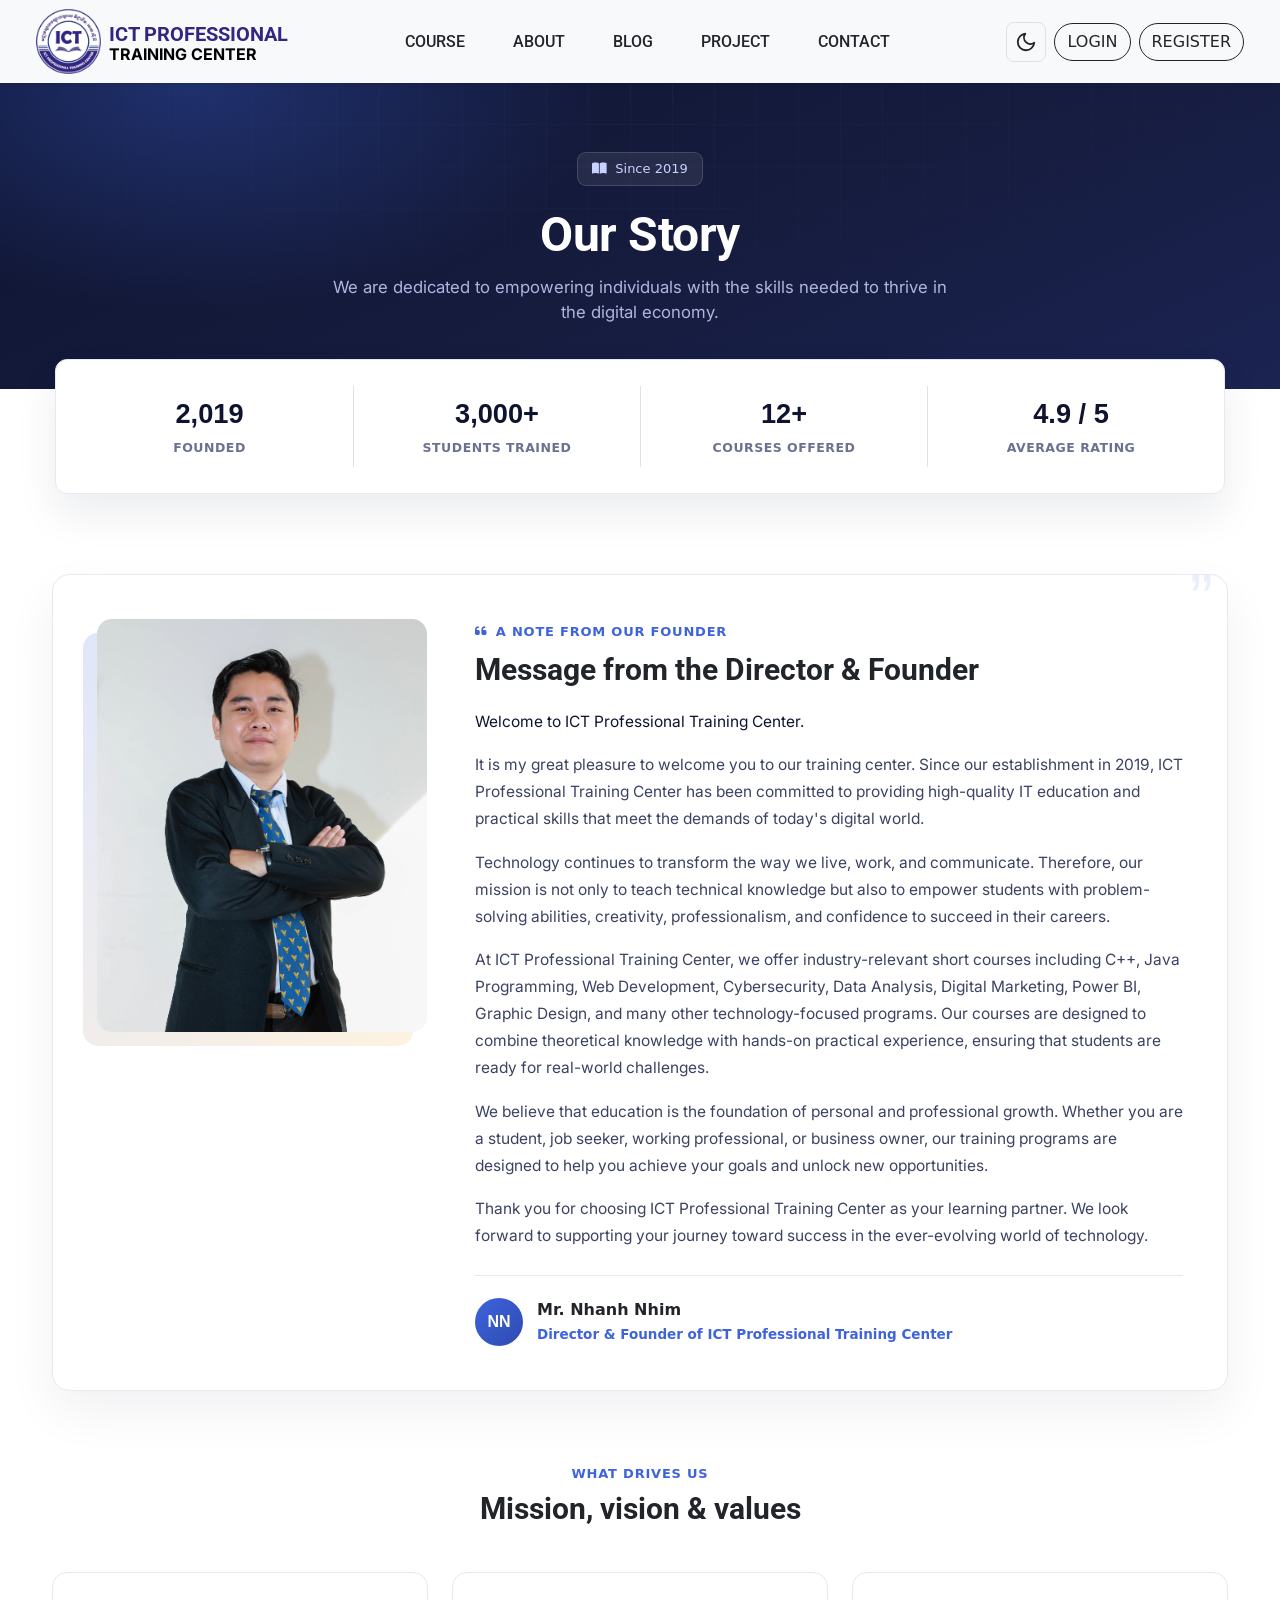
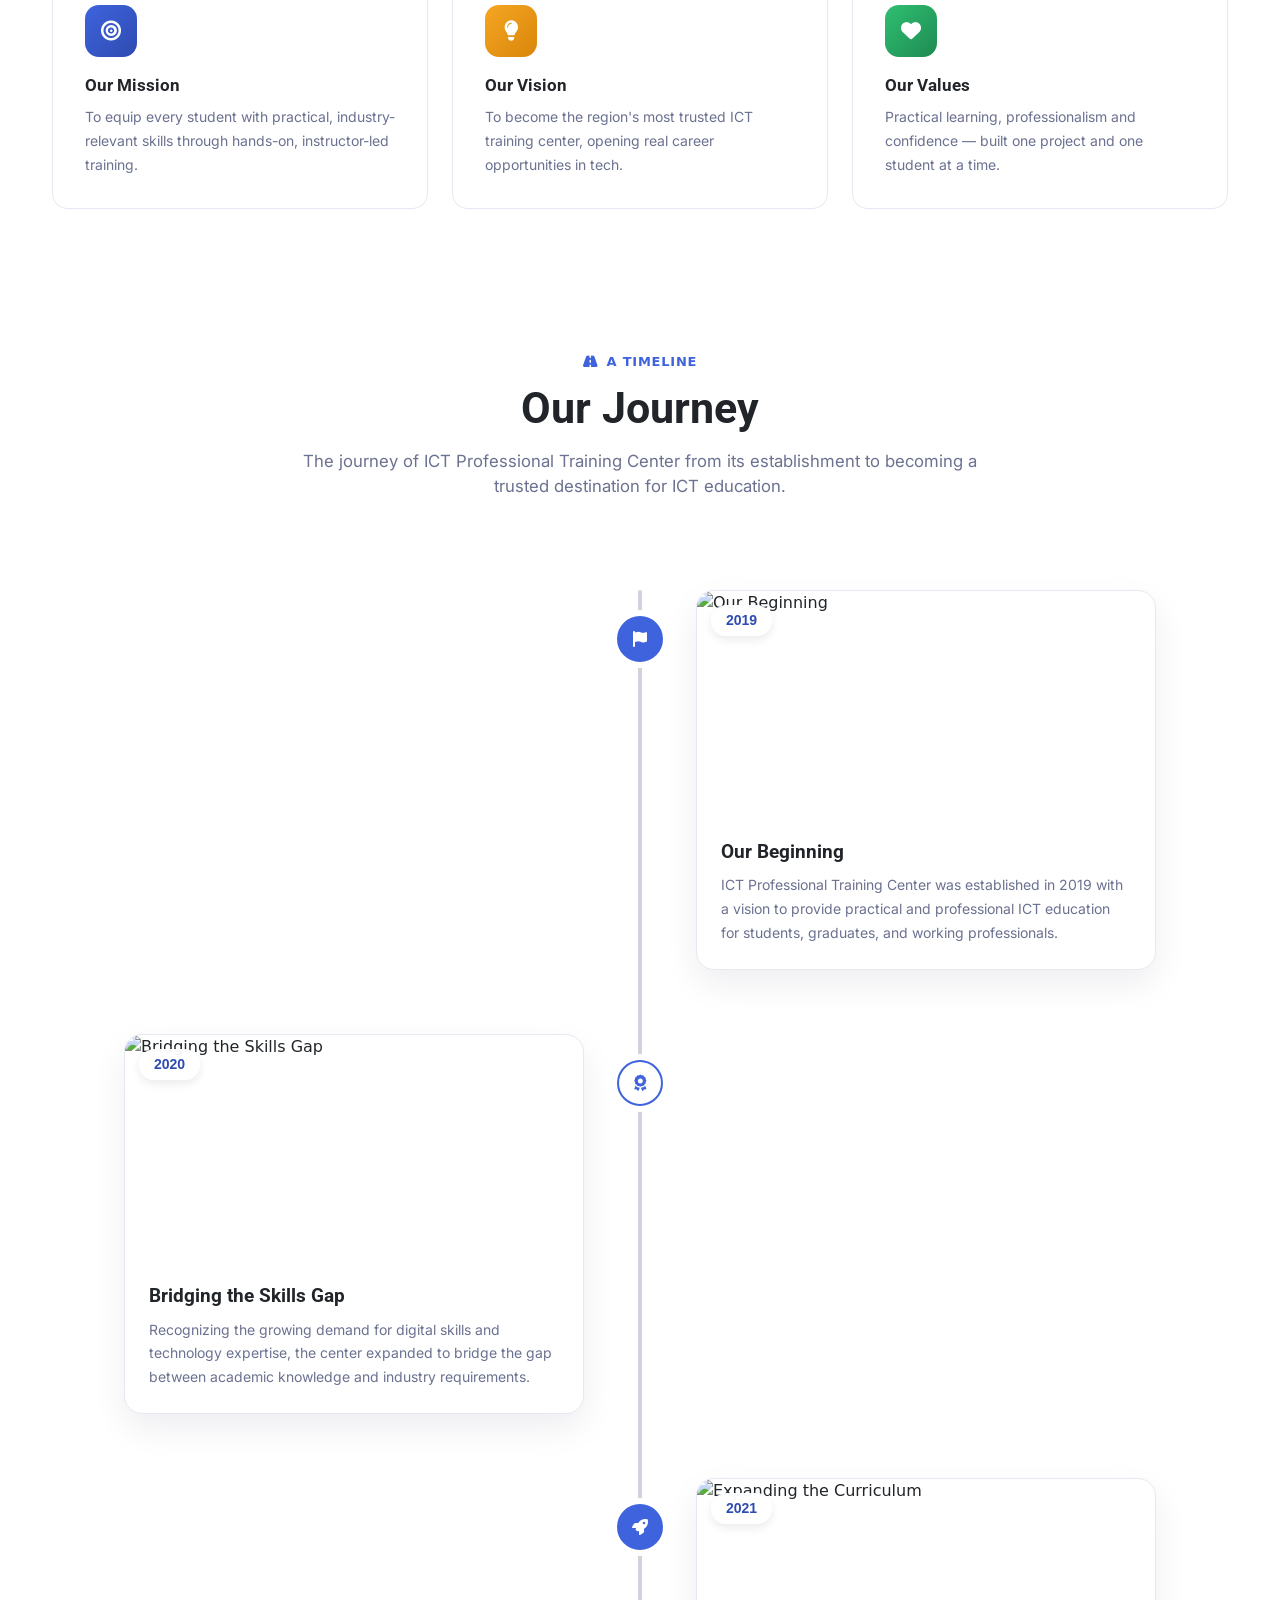
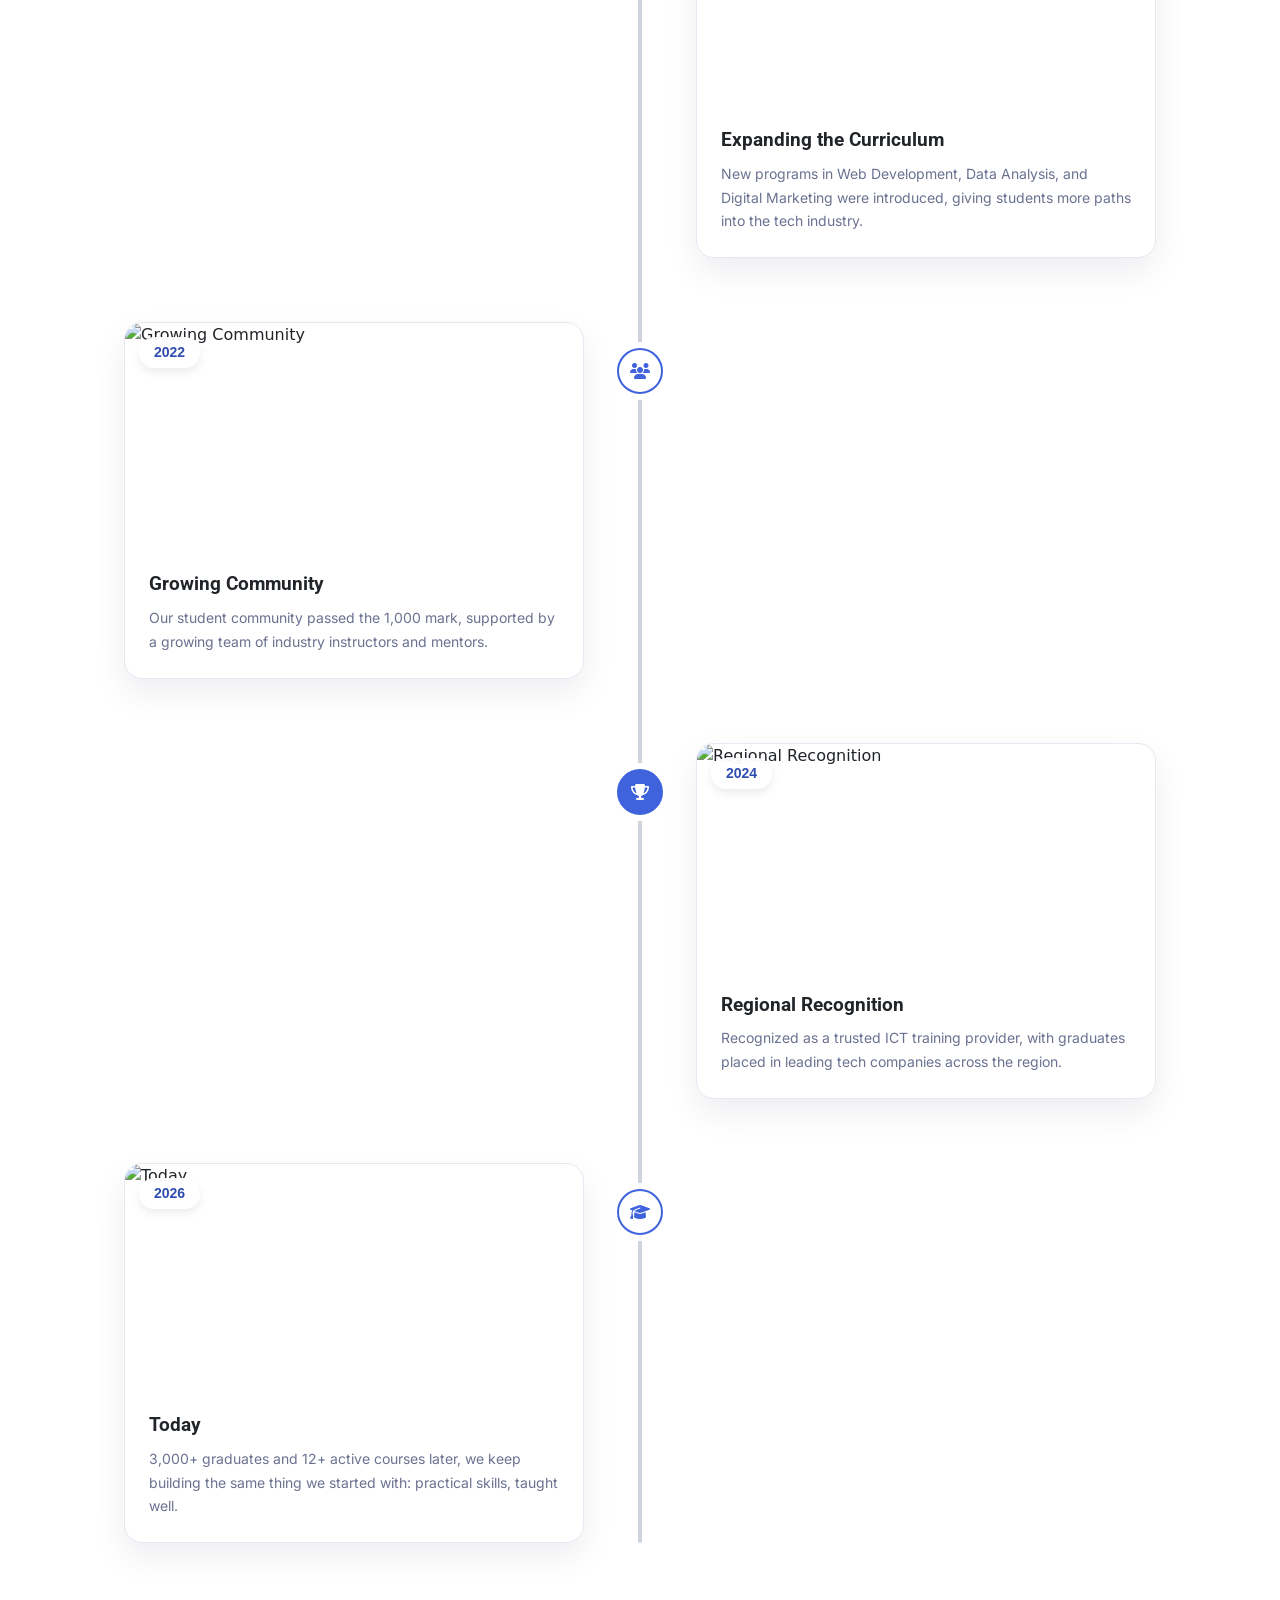
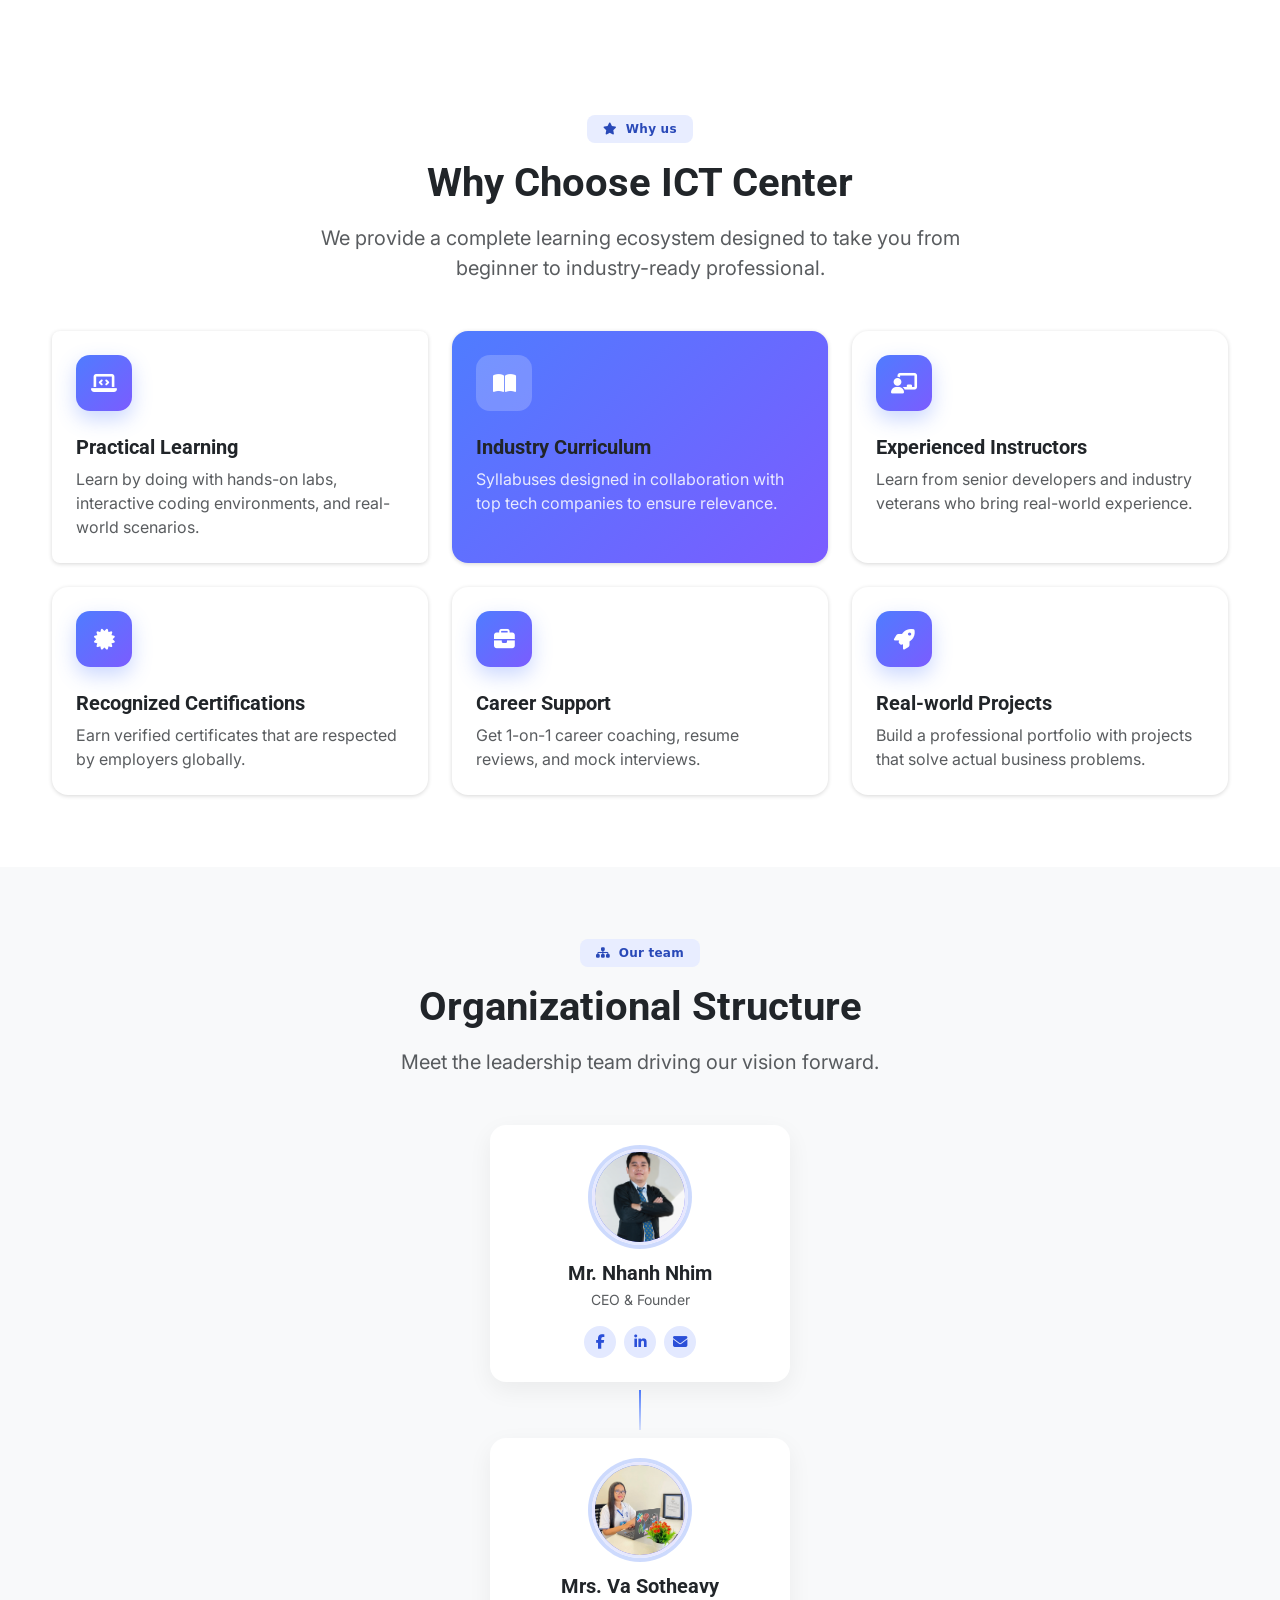
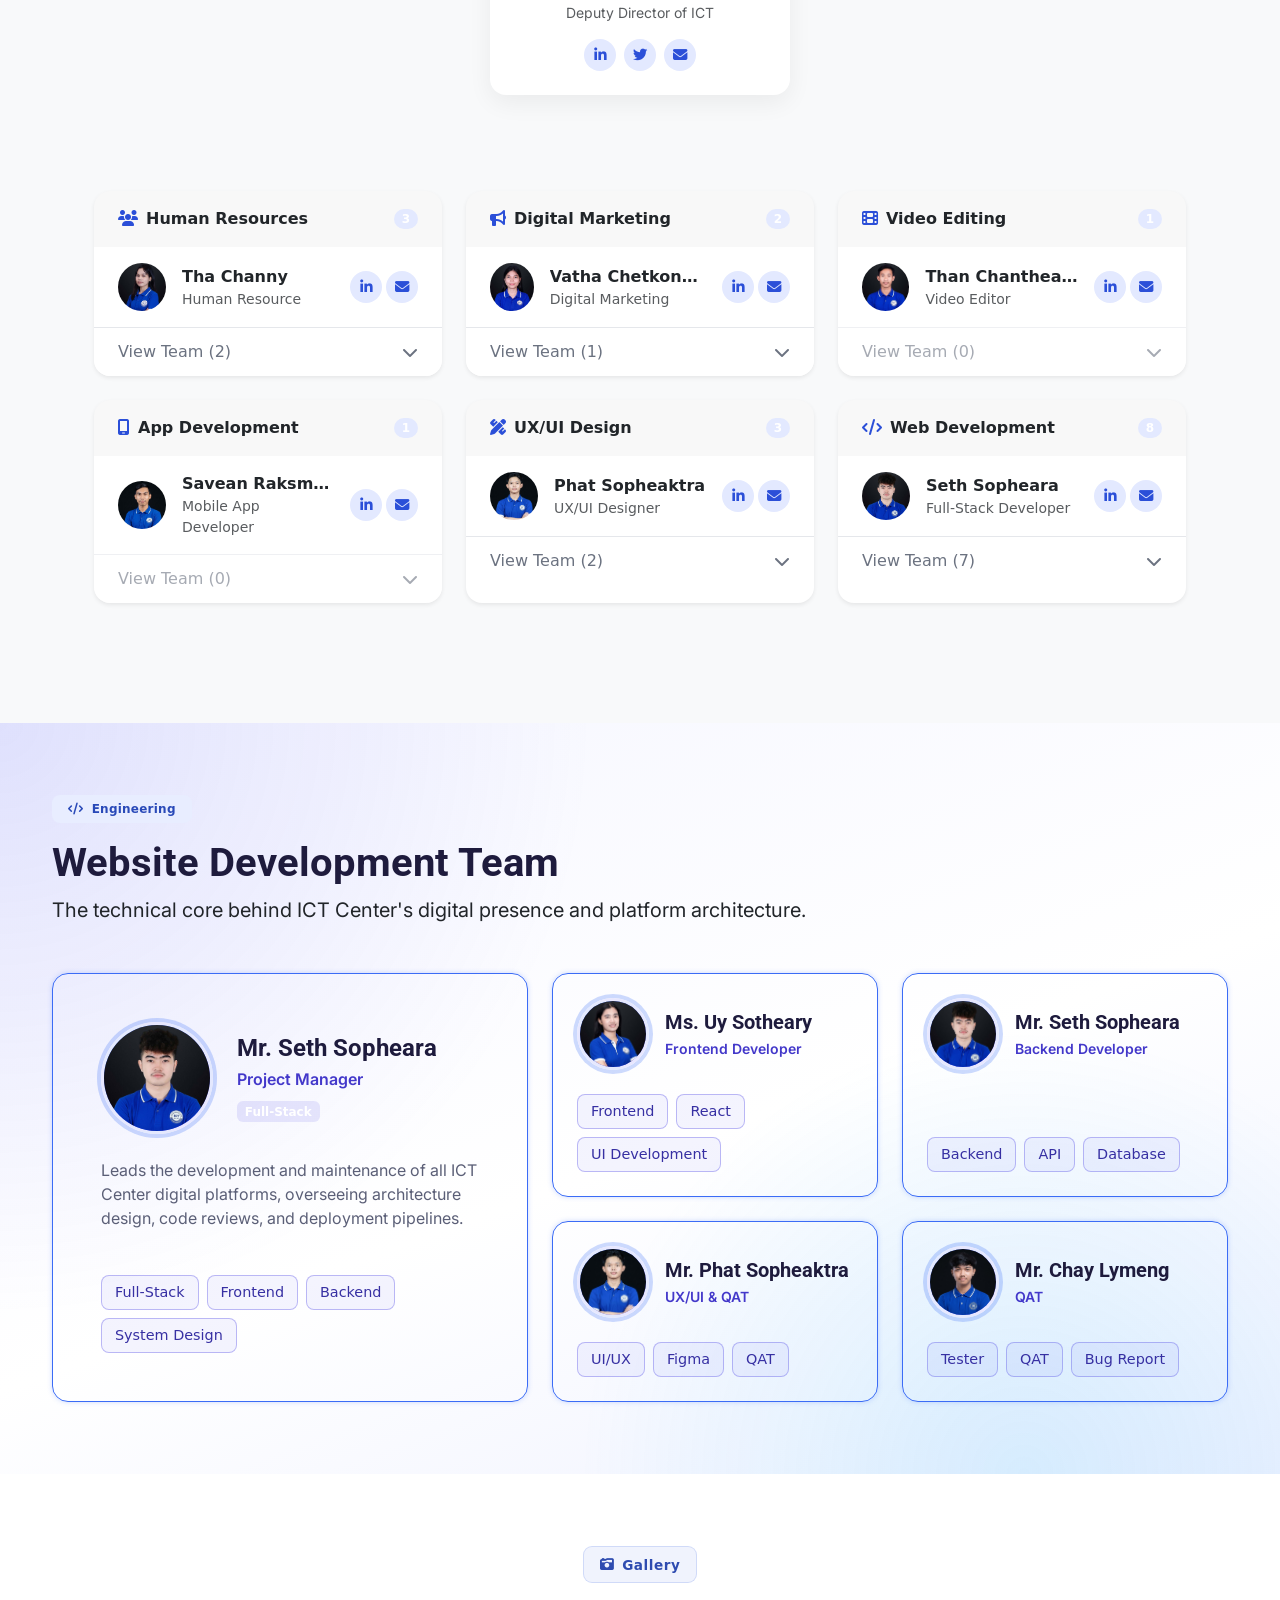
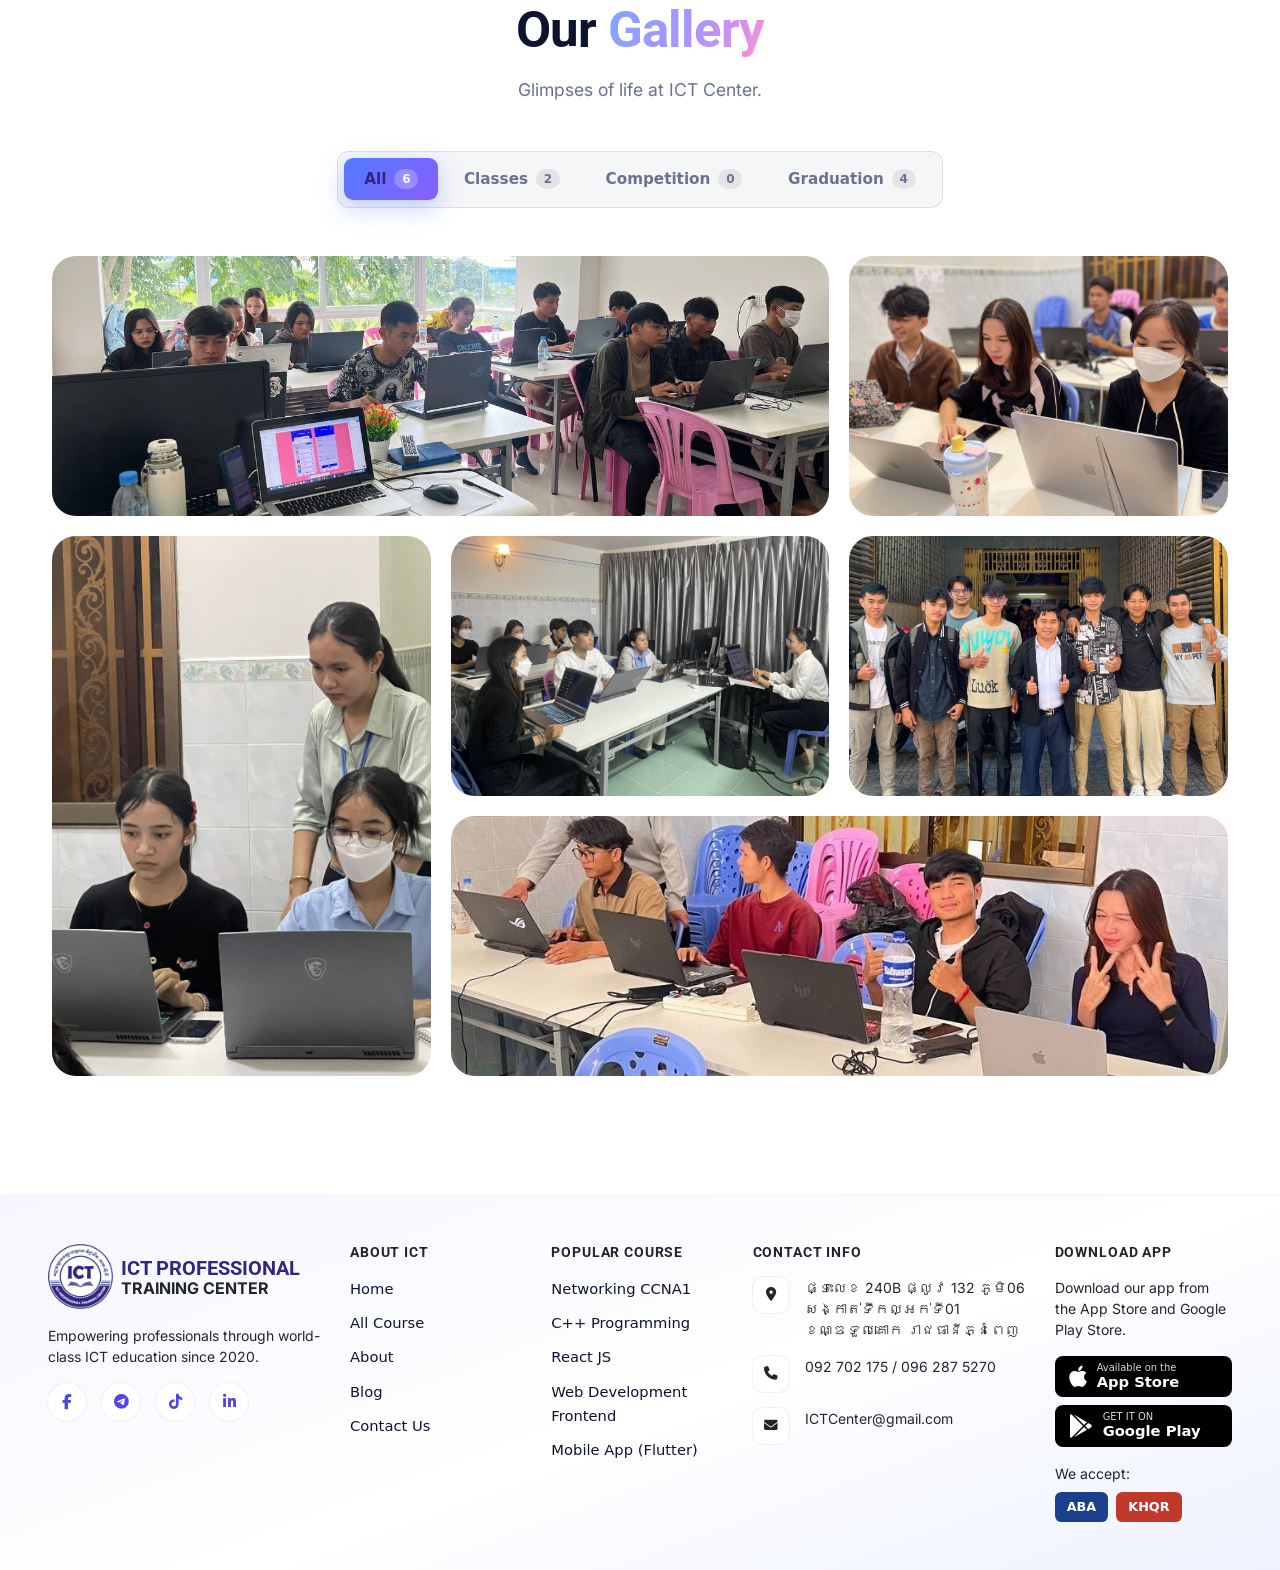
==== commit c7bfd6e5: "update 80% nearly done" ====
--- a/about.html
+++ b/about.html
@@ -31,154 +31,155 @@
     <link href="https://fonts.googleapis.com/css2?family=Roboto:wght@400;500;700;800&display=swap" rel="stylesheet">
 </head>
 <body>
-    <!-- navbar -->
-    <header>
-      <nav class="navbar navbar-expand-lg bg-body-tertiary py-1 px-4 fixed-top z-3 shadow-sm">
-  <div class="container-fluid">
-    <a class="navbar-brand align-middle" href="index.html">
-      <div class="d-flex align-items-center">
-        <img
-          src="./asset/img/ICTLogo9.png"
-          alt="Logo"
-          width="65"
-          height="65"
-        />
-        <div class="ms-2 lh-1">
-          <h5 class="fw-bold logo-title-color mb-0">ICT PROFESSIONAL</h5>
-          <p class="fs-6 mb-0 fw-bold">TRAINING CENTER</p>
-        </div>
-      </div>
-    </a>
-    <button
-      class="navbar-toggler"
-      type="button"
-      data-bs-toggle="collapse"
-      data-bs-target="#navbarSupportedContent"
-      aria-controls="navbarSupportedContent"
-      aria-expanded="false"
-      aria-label="Toggle navigation"
-    >
-      <span class="navbar-toggler-icon"></span>
-    </button>
-    <div class="collapse navbar-collapse" id="navbarSupportedContent">
-      <ul class="navbar-nav m-auto mb-2 mb-lg-0 title-font">
-
-        <!-- Course with hover dropdown -->
-        <li class="nav-item dropdown hover-dropdown">
-  <a class="nav-link px-4 fs-6 text-dark fw-medium dropdown-toggle" href="course.html" role="button" aria-expanded="false">
-    COURSE
-  </a>
-  <div class="dropdown-menu course-dropdown-menu">
-
-    <div class="dropdown-item has-submenu">
-      <span>Social</span>
-      <svg class="chevron" viewBox="0 0 24 24" fill="none" stroke="currentColor" stroke-width="2" stroke-linecap="round" stroke-linejoin="round"><polyline points="9 18 15 12 9 6"></polyline></svg>
-      <div class="submenu">
-        <a href="list-course.html" class="submenu-item">AI &amp; Machine Learning</a>
-        <a href="list-course.html" class="submenu-item">Digital Marketing</a>
-      </div>
-    </div>
-
-    <div class="dropdown-item has-submenu">
-      <span>Website</span>
-      <svg class="chevron" viewBox="0 0 24 24" fill="none" stroke="currentColor" stroke-width="2" stroke-linecap="round" stroke-linejoin="round"><polyline points="9 18 15 12 9 6"></polyline></svg>
-      <div class="submenu">
-        <a href="list-course.html" class="submenu-item">Frontend Development</a>
-        <a href="list-course.html" class="submenu-item">Backend Development</a>
-        <a href="list-course.html" class="submenu-item">WordPress</a>
-      </div>
-    </div>
-
-    <div class="dropdown-item has-submenu">
-      <span>Design</span>
-      <svg class="chevron" viewBox="0 0 24 24" fill="none" stroke="currentColor" stroke-width="2" stroke-linecap="round" stroke-linejoin="round"><polyline points="9 18 15 12 9 6"></polyline></svg>
-      <div class="submenu">
-        <a href="list-course.html" class="submenu-item">UI/UX Design</a>
-        <a href="list-course.html" class="submenu-item">Graphic Design</a>
-      </div>
-    </div>
-
-    <div class="dropdown-item has-submenu">
-      <span>Programming</span>
-      <svg class="chevron" viewBox="0 0 24 24" fill="none" stroke="currentColor" stroke-width="2" stroke-linecap="round" stroke-linejoin="round"><polyline points="9 18 15 12 9 6"></polyline></svg>
-      <div class="submenu">
-        <a href="list-course.html" class="submenu-item">Python</a>
-        <a href="list-course.html" class="submenu-item">Java</a>
-        <a href="list-course.html" class="submenu-item">C++</a>
-      </div>
-    </div>
-
-    <div class="dropdown-item has-submenu">
-      <span>Data</span>
-      <svg class="chevron" viewBox="0 0 24 24" fill="none" stroke="currentColor" stroke-width="2" stroke-linecap="round" stroke-linejoin="round"><polyline points="9 18 15 12 9 6"></polyline></svg>
-      <div class="submenu">
-        <a href="list-course.html" class="submenu-item">Data Analysis</a>
-        <a href="list-course.html" class="submenu-item">Database Management</a>
-      </div>
-    </div>
-
-    <div class="dropdown-item has-submenu">
-      <span>Office</span>
-      <svg class="chevron" viewBox="0 0 24 24" fill="none" stroke="currentColor" stroke-width="2" stroke-linecap="round" stroke-linejoin="round"><polyline points="9 18 15 12 9 6"></polyline></svg>
-      <div class="submenu">
-        <a href="list-course.html" class="submenu-item">Microsoft Word</a>
-        <a href="list-course.html" class="submenu-item">Excel</a>
-        <a href="list-course.html" class="submenu-item">PowerPoint</a>
-      </div>
-    </div>
-
-    <div class="dropdown-item has-submenu">
-      <span>Networking</span>
-      <svg class="chevron" viewBox="0 0 24 24" fill="none" stroke="currentColor" stroke-width="2" stroke-linecap="round" stroke-linejoin="round"><polyline points="9 18 15 12 9 6"></polyline></svg>
-      <div class="submenu">
-        <a href="list-course.html" class="submenu-item">CCNA</a>
-        <a href="list-course.html" class="submenu-item">Network Security</a>
-      </div>
-    </div>
-
-  </div>
-</li>
-
-        <li class="nav-item">
-          <a class="nav-link px-4 fs-6 text-dark fw-medium" href="about.html">ABOUT</a>
-        </li>
-        <li class="nav-item">
-          <a class="nav-link px-4 fs-6 text-dark fw-medium" href="blog.html">BLOG</a>
-        </li>
-        <li class="nav-item">
-          <a class="nav-link px-4 fs-6 text-dark fw-medium" href="project.html">PROJECT</a>
-        </li>
-        <li class="nav-item">
-          <a class="nav-link px-4 fs-6 text-dark fw-medium" href="contact.html">CONTACT</a>
-        </li>
-      </ul>
-
-      <!-- dark mode -->
-      <!-- Group theme toggle + login + register together -->
-      <div class="d-flex align-items-center gap-2 mobile-action-row ms-3">
+  <!-- navbar -->
+  <header>
+    <nav class="navbar navbar-expand-lg bg-body-tertiary py-1 px-4 fixed-top z-3 shadow-sm">
+      <div class="container-fluid">
+        <a class="navbar-brand align-middle" href="index.html">
+          <div class="d-flex align-items-center">
+            <img
+              src="./asset/img/ICTLogo9.png"
+              alt="Logo"
+              width="65"
+              height="65"
+            />
+            <div class="ms-2 lh-1">
+              <h5 class="fw-bold logo-title-color mb-0">ICT PROFESSIONAL</h5>
+              <p class="fs-6 mb-0 fw-bold">TRAINING CENTER</p>
+            </div>
+          </div>
+        </a>
+
+        <button
+          class="navbar-toggler"
+          type="button"
+          data-bs-toggle="collapse"
+          data-bs-target="#navbarSupportedContent"
+          aria-controls="navbarSupportedContent"
+          aria-expanded="false"
+          aria-label="Toggle navigation"
+        >
+          <span class="navbar-toggler-icon"></span>
+        </button>
+        <div class="collapse navbar-collapse" id="navbarSupportedContent">
+          <ul class="navbar-nav m-auto mb-2 mb-lg-0 title-font">
+
+            <!-- Course with hover dropdown -->
+            <li class="nav-item dropdown hover-dropdown">
+            <a class="nav-link px-4 fs-6 text-dark fw-medium dropdown-toggle" href="course.html" role="button" aria-expanded="false">
+              COURSE
+            </a>
+            <div class="dropdown-menu course-dropdown-menu">
+
+              <div class="dropdown-item has-submenu">
+                <span>Social</span>
+                <svg class="chevron" viewBox="0 0 24 24" fill="none" stroke="currentColor" stroke-width="2" stroke-linecap="round" stroke-linejoin="round"><polyline points="9 18 15 12 9 6"></polyline></svg>
+                <div class="submenu">
+                  <a href="list-course.html" class="submenu-item">AI &amp; Machine Learning</a>
+                  <a href="list-course.html" class="submenu-item">Digital Marketing</a>
+                </div>
+              </div>
+
+              <div class="dropdown-item has-submenu">
+                <span>Website</span>
+                <svg class="chevron" viewBox="0 0 24 24" fill="none" stroke="currentColor" stroke-width="2" stroke-linecap="round" stroke-linejoin="round"><polyline points="9 18 15 12 9 6"></polyline></svg>
+                <div class="submenu">
+                  <a href="list-course.html" class="submenu-item">Frontend Development</a>
+                  <a href="list-course.html" class="submenu-item">Backend Development</a>
+                  <a href="list-course.html" class="submenu-item">WordPress</a>
+                </div>
+              </div>
+
+              <div class="dropdown-item has-submenu">
+                <span>Design</span>
+                <svg class="chevron" viewBox="0 0 24 24" fill="none" stroke="currentColor" stroke-width="2" stroke-linecap="round" stroke-linejoin="round"><polyline points="9 18 15 12 9 6"></polyline></svg>
+                <div class="submenu">
+                  <a href="list-course.html" class="submenu-item">UI/UX Design</a>
+                  <a href="list-course.html" class="submenu-item">Graphic Design</a>
+                </div>
+              </div>
+
+              <div class="dropdown-item has-submenu">
+                <span>Programming</span>
+                <svg class="chevron" viewBox="0 0 24 24" fill="none" stroke="currentColor" stroke-width="2" stroke-linecap="round" stroke-linejoin="round"><polyline points="9 18 15 12 9 6"></polyline></svg>
+                <div class="submenu">
+                  <a href="list-course.html" class="submenu-item">Python</a>
+                  <a href="list-course.html" class="submenu-item">Java</a>
+                  <a href="list-course.html" class="submenu-item">C++</a>
+                </div>
+              </div>
+
+              <div class="dropdown-item has-submenu">
+                <span>Data</span>
+                <svg class="chevron" viewBox="0 0 24 24" fill="none" stroke="currentColor" stroke-width="2" stroke-linecap="round" stroke-linejoin="round"><polyline points="9 18 15 12 9 6"></polyline></svg>
+                <div class="submenu">
+                  <a href="list-course.html" class="submenu-item">Data Analysis</a>
+                  <a href="list-course.html" class="submenu-item">Database Management</a>
+                </div>
+              </div>
+
+              <div class="dropdown-item has-submenu">
+                <span>Office</span>
+                <svg class="chevron" viewBox="0 0 24 24" fill="none" stroke="currentColor" stroke-width="2" stroke-linecap="round" stroke-linejoin="round"><polyline points="9 18 15 12 9 6"></polyline></svg>
+                <div class="submenu">
+                  <a href="list-course.html" class="submenu-item">Microsoft Word</a>
+                  <a href="list-course.html" class="submenu-item">Excel</a>
+                  <a href="list-course.html" class="submenu-item">PowerPoint</a>
+                </div>
+              </div>
+
+              <div class="dropdown-item has-submenu">
+                <span>Networking</span>
+                <svg class="chevron" viewBox="0 0 24 24" fill="none" stroke="currentColor" stroke-width="2" stroke-linecap="round" stroke-linejoin="round"><polyline points="9 18 15 12 9 6"></polyline></svg>
+                <div class="submenu">
+                  <a href="list-course.html" class="submenu-item">CCNA</a>
+                  <a href="list-course.html" class="submenu-item">Network Security</a>
+                </div>
+              </div>
+
+            </div>
+            </li>
+
+            <li class="nav-item">
+              <a class="nav-link px-4 fs-6 text-dark fw-medium" href="about.html">ABOUT</a>
+            </li>
+            <li class="nav-item">
+              <a class="nav-link px-4 fs-6 text-dark fw-medium" href="blog.html">BLOG</a>
+            </li>
+            <li class="nav-item">
+              <a class="nav-link px-4 fs-6 text-dark fw-medium" href="project.html">PROJECT</a>
+            </li>
+            <li class="nav-item">
+              <a class="nav-link px-4 fs-6 text-dark fw-medium" href="contact.html">CONTACT</a>
+            </li>
+          </ul>
+
+  <!-- dark mode -->
+  <!-- Group theme toggle + login + register together -->
+          <div class="d-flex align-items-center gap-2 mobile-action-row ms-3">
         <button class="theme-toggle-btn border log-reg-btn-hover" id="themeToggle" aria-label="Toggle dark mode">
-          <svg class="icon-moon" viewBox="0 0 24 24" fill="none" stroke="currentColor" stroke-width="2" stroke-linecap="round" stroke-linejoin="round">
-            <path d="M21 12.79A9 9 0 1 1 11.21 3 7 7 0 0 0 21 12.79z"></path>
-          </svg>
-          <svg class="icon-sun" viewBox="0 0 24 24" fill="none" stroke="currentColor" stroke-width="2" stroke-linecap="round" stroke-linejoin="round">
-            <circle cx="12" cy="12" r="5"></circle>
-            <line x1="12" y1="1" x2="12" y2="3"></line>
-            <line x1="12" y1="21" x2="12" y2="23"></line>
-            <line x1="4.22" y1="4.22" x2="5.64" y2="5.64"></line>
-            <line x1="18.36" y1="18.36" x2="19.78" y2="19.78"></line>
-            <line x1="1" y1="12" x2="3" y2="12"></line>
-            <line x1="21" y1="12" x2="23" y2="12"></line>
-            <line x1="4.22" y1="19.78" x2="5.64" y2="18.36"></line>
-            <line x1="18.36" y1="5.64" x2="19.78" y2="4.22"></line>
-          </svg>
-        </button>
+              <svg class="icon-moon" viewBox="0 0 24 24" fill="none" stroke="currentColor" stroke-width="2" stroke-linecap="round" stroke-linejoin="round">
+                <path d="M21 12.79A9 9 0 1 1 11.21 3 7 7 0 0 0 21 12.79z"></path>
+              </svg>
+              <svg class="icon-sun" viewBox="0 0 24 24" fill="none" stroke="currentColor" stroke-width="2" stroke-linecap="round" stroke-linejoin="round">
+                <circle cx="12" cy="12" r="5"></circle>
+                <line x1="12" y1="1" x2="12" y2="3"></line>
+                <line x1="12" y1="21" x2="12" y2="23"></line>
+                <line x1="4.22" y1="4.22" x2="5.64" y2="5.64"></line>
+                <line x1="18.36" y1="18.36" x2="19.78" y2="19.78"></line>
+                <line x1="1" y1="12" x2="3" y2="12"></line>
+                <line x1="21" y1="12" x2="23" y2="12"></line>
+                <line x1="4.22" y1="19.78" x2="5.64" y2="18.36"></line>
+                <line x1="18.36" y1="5.64" x2="19.78" y2="4.22"></line>
+              </svg>
+            </button>
 
         <button type="button" class="btn btn-outline-dark rounded-pill log-reg-btn-hover fw-medium">LOGIN</button>
         <button type="button" class="btn btn-outline-dark rounded-pill log-reg-btn-hover fw-medium">REGISTER</button>
-      </div>
-  </div>
-</nav>
-    </header>
+          </div>
+        </div>
+    </nav>
+  </header>
 
 
     <!-- ================= HERO ================= -->
@@ -190,7 +191,7 @@
       </div>
     </section>
 
-    <div class="container stats-wrap">
+    <div class="container-fluid stats-wrap">
       <div class="stats-card row g-0">
         <div class="col-6 col-md-3 stat-item">
           <b>2019</b><span>Founded</span>
@@ -209,7 +210,7 @@
 
     <!-- ================= DIRECTOR MESSAGE ================= -->
     <section class="director-section">
-      <div class="container">
+      <div class="container-fluid">
         <div class="director-card">
           <span class="quote-mark">&#8221;</span>
           <div class="row g-5 align-items-start">
@@ -252,7 +253,7 @@
 
     <!-- ================= MISSION / VISION / VALUES ================= -->
     <section class="mv-section">
-      <div class="container">
+      <div class="container-fluid">
         <div class="section-heading-c">
           <span class="kicker">What drives us</span>
           <h2>Mission, vision &amp; values</h2>
@@ -407,11 +408,11 @@
 
     <!-- ================= WHY CHOOSE US ================= -->
 <section class="why-section py-5">
-  <div class="container py-lg-4">
+  <div class="container-fluid py-lg-4">
 
     <!-- Heading -->
     <div class="text-center mb-5">
-      <span class="badge rounded-pill why-badge px-3 py-2 mb-3">
+      <span class="badge rounded-3 why-badge px-3 py-2 mb-3">
         <i class="fa-solid fa-star me-1"></i> Why us
       </span>
       <h2 class="display-6 fw-bold mb-3">Why Choose ICT Center</h2>
@@ -424,7 +425,7 @@
     <div class="row row-cols-1 row-cols-md-2 row-cols-lg-3 g-4">
 
       <div class="col">
-        <div class="feature-card card h-100 border-0 rounded-4 p-4 position-relative">
+        <div class="feature-card card h-100 border-0 rounded-3 p-4 position-relative">
           <div class="feature-icon mb-4">
             <i class="fa-solid fa-laptop-code"></i>
           </div>
@@ -505,7 +506,7 @@
 
     <!-- Heading -->
     <div class="text-center mb-5">
-      <span class="badge rounded-pill org-badge px-3 py-2 mb-3">
+      <span class="badge rounded-3 org-badge px-3 py-2 mb-3">
         <i class="fa-solid fa-sitemap me-1"></i> Our team
       </span>
       <h2 class="display-6 fw-bold mb-3">Organizational Structure</h2>
@@ -529,7 +530,7 @@
       <div class="org-line"></div>
 
       <div class="card leader-card border-0 rounded-4 text-center p-4">
-        <div class="avatar avatar-lg mx-auto mb-3">VS</div>
+         <img src="./asset/img/vasotheavy-Deputy-director.jpg" alt="Mrs. Va Sotheavy" class="avatar avatar-lg mx-auto mb-3">
         <h5 class="fw-bold mb-1">Mrs. Va Sotheavy</h5>
         <p class="text-body-secondary small mb-3">Deputy Director of ICT</p>
         <div class="d-flex justify-content-center gap-2">
@@ -541,240 +542,341 @@
 
     </div>
 
-    <!-- Departments -->
+
+    <div class="container py-5">
     <div class="row g-4">
 
       <!-- Human Resources -->
       <div class="col-12 col-md-6 col-xl-4">
-        <div class="card dept-card h-100 border-0 rounded-4 shadow-sm">
+        <div class="card h-100 border-0 rounded-4 shadow-sm overflow-hidden">
           <div class="card-header dept-header border-0 d-flex justify-content-between align-items-center px-4 py-3">
             <span class="fw-bold"><i class="fa-solid fa-users me-2 dept-icon"></i>Human Resources</span>
             <span class="badge rounded-pill dept-count">3</span>
           </div>
           <ul class="list-group list-group-flush">
-            <li class="list-group-item member-item d-flex align-items-center gap-3 px-4 py-3">
-              <div class="avatar avatar-sm flex-shrink-0">TC</div>
+            <li class="list-group-item d-flex align-items-center gap-3 px-4 py-3">
+              <img src="./asset/img/Channy.jpg" alt="Tha Channy" class="avatar-sm">
               <div class="flex-grow-1 min-w-0">
                 <div class="fw-semibold text-truncate">Tha Channy</div>
                 <div class="small text-body-secondary">Human Resource</div>
               </div>
               <div class="d-none d-sm-flex gap-1">
-                <a href="#" class="social-btn social-btn-sm" aria-label="LinkedIn"><i class="fa-brands fa-linkedin-in"></i></a>
-                <a href="#" class="social-btn social-btn-sm" aria-label="Email"><i class="fa-solid fa-envelope"></i></a>
-              </div>
-            </li>
-            <li class="list-group-item member-item d-flex align-items-center gap-3 px-4 py-3">
-              <div class="avatar avatar-sm flex-shrink-0">CD</div>
-              <div class="flex-grow-1 min-w-0">
-                <div class="fw-semibold text-truncate">Choeun Dalin</div>
-                <div class="small text-body-secondary">Human Resource</div>
-              </div>
-              <div class="d-none d-sm-flex gap-1">
-                <a href="#" class="social-btn social-btn-sm" aria-label="LinkedIn"><i class="fa-brands fa-linkedin-in"></i></a>
-                <a href="#" class="social-btn social-btn-sm" aria-label="Email"><i class="fa-solid fa-envelope"></i></a>
-              </div>
-            </li>
-            <li class="list-group-item member-item d-flex align-items-center gap-3 px-4 py-3">
-              <div class="avatar avatar-sm flex-shrink-0">HS</div>
-              <div class="flex-grow-1 min-w-0">
-                <div class="fw-semibold text-truncate">Hout Soriya</div>
-                <div class="small text-body-secondary">Human Resource</div>
-              </div>
-              <div class="d-none d-sm-flex gap-1">
-                <a href="#" class="social-btn social-btn-sm" aria-label="LinkedIn"><i class="fa-brands fa-linkedin-in"></i></a>
-                <a href="#" class="social-btn social-btn-sm" aria-label="Email"><i class="fa-solid fa-envelope"></i></a>
+                <a href="#" class="social-btn" aria-label="LinkedIn"><i class="fa-brands fa-linkedin-in"></i></a>
+                <a href="#" class="social-btn" aria-label="Email"><i class="fa-solid fa-envelope"></i></a>
               </div>
             </li>
           </ul>
+          <div class="collapse" id="team-hr">
+            <ul class="list-group list-group-flush">
+              <li class="list-group-item d-flex align-items-center gap-3 px-4 py-3">
+                <img src="./asset/img/Lin.jpg" alt="Choeun Dalin" class="avatar-sm">
+                <div class="flex-grow-1 min-w-0">
+                  <div class="fw-semibold text-truncate">Choeun Dalin</div>
+                  <div class="small text-body-secondary">Human Resource</div>
+                </div>
+                <div class="d-none d-sm-flex gap-1">
+                  <a href="#" class="social-btn" aria-label="LinkedIn"><i class="fa-brands fa-linkedin-in"></i></a>
+                  <a href="#" class="social-btn" aria-label="Email"><i class="fa-solid fa-envelope"></i></a>
+                </div>
+              </li>
+              <li class="list-group-item d-flex align-items-center gap-3 px-4 py-3">
+                <img src="./asset/img/Soriya.jpg" alt="Hout Soriya" class="avatar-sm">
+                <div class="flex-grow-1 min-w-0">
+                  <div class="fw-semibold text-truncate">Hout Soriya</div>
+                  <div class="small text-body-secondary">Human Resource</div>
+                </div>
+                <div class="d-none d-sm-flex gap-1">
+                  <a href="#" class="social-btn" aria-label="LinkedIn"><i class="fa-brands fa-linkedin-in"></i></a>
+                  <a href="#" class="social-btn" aria-label="Email"><i class="fa-solid fa-envelope"></i></a>
+                </div>
+              </li>
+            </ul>
+          </div>
+          <button class="team-toggle" type="button" data-bs-toggle="collapse" data-bs-target="#team-hr"
+                  aria-expanded="false" aria-controls="team-hr">
+            <span>View Team (2)</span>
+            <i class="fa-solid fa-chevron-down chev"></i>
+          </button>
         </div>
       </div>
 
       <!-- Digital Marketing -->
       <div class="col-12 col-md-6 col-xl-4">
-        <div class="card dept-card h-100 border-0 rounded-4 shadow-sm">
+        <div class="card h-100 border-0 rounded-4 shadow-sm overflow-hidden">
           <div class="card-header dept-header border-0 d-flex justify-content-between align-items-center px-4 py-3">
             <span class="fw-bold"><i class="fa-solid fa-bullhorn me-2 dept-icon"></i>Digital Marketing</span>
             <span class="badge rounded-pill dept-count">2</span>
           </div>
           <ul class="list-group list-group-flush">
-            <li class="list-group-item member-item d-flex align-items-center gap-3 px-4 py-3">
-              <div class="avatar avatar-sm flex-shrink-0">VC</div>
+            <li class="list-group-item d-flex align-items-center gap-3 px-4 py-3">
+              <img src="./asset/img/Kongkea.jpg" alt="Vatha Chetkongkea" class="avatar-sm">
               <div class="flex-grow-1 min-w-0">
-                <div class="fw-semibold">Vatha Chetkongkea</div>
+                <div class="fw-semibold text-truncate">Vatha Chetkongkea</div>
                 <div class="small text-body-secondary">Digital Marketing</div>
               </div>
               <div class="d-none d-sm-flex gap-1">
-                <a href="#" class="social-btn social-btn-sm" aria-label="LinkedIn"><i class="fa-brands fa-linkedin-in"></i></a>
-                <a href="#" class="social-btn social-btn-sm" aria-label="Email"><i class="fa-solid fa-envelope"></i></a>
-              </div>
-            </li>
-            <li class="list-group-item member-item d-flex align-items-center gap-3 px-4 py-3">
-              <div class="avatar avatar-sm flex-shrink-0">RA</div>
-              <div class="flex-grow-1 min-w-0">
-                <div class="fw-semibold text-truncate">Reth Annalina</div>
-                <div class="small text-body-secondary">Digital Marketing</div>
-              </div>
-              <div class="d-none d-sm-flex gap-1">
-                <a href="#" class="social-btn social-btn-sm" aria-label="LinkedIn"><i class="fa-brands fa-linkedin-in"></i></a>
-                <a href="#" class="social-btn social-btn-sm" aria-label="Email"><i class="fa-solid fa-envelope"></i></a>
+                <a href="#" class="social-btn" aria-label="LinkedIn"><i class="fa-brands fa-linkedin-in"></i></a>
+                <a href="#" class="social-btn" aria-label="Email"><i class="fa-solid fa-envelope"></i></a>
               </div>
             </li>
           </ul>
+          <div class="collapse" id="team-dm">
+            <ul class="list-group list-group-flush">
+              <li class="list-group-item d-flex align-items-center gap-3 px-4 py-3">
+                <img src="./asset/img/Lyna.jpg" alt="Reth Annalina" class="avatar-sm">
+                <div class="flex-grow-1 min-w-0">
+                  <div class="fw-semibold text-truncate">Reth Annalina</div>
+                  <div class="small text-body-secondary">Digital Marketing</div>
+                </div>
+                <div class="d-none d-sm-flex gap-1">
+                  <a href="#" class="social-btn" aria-label="LinkedIn"><i class="fa-brands fa-linkedin-in"></i></a>
+                  <a href="#" class="social-btn" aria-label="Email"><i class="fa-solid fa-envelope"></i></a>
+                </div>
+              </li>
+            </ul>
+          </div>
+          <button class="team-toggle" type="button" data-bs-toggle="collapse" data-bs-target="#team-dm"
+                  aria-expanded="false" aria-controls="team-dm">
+            <span>View Team (1)</span>
+            <i class="fa-solid fa-chevron-down chev"></i>
+          </button>
         </div>
       </div>
 
       <!-- Video Editing -->
       <div class="col-12 col-md-6 col-xl-4">
-        <div class="card dept-card h-100 border-0 rounded-4 shadow-sm">
+        <div class="card h-100 border-0 rounded-4 shadow-sm overflow-hidden">
           <div class="card-header dept-header border-0 d-flex justify-content-between align-items-center px-4 py-3">
             <span class="fw-bold"><i class="fa-solid fa-film me-2 dept-icon"></i>Video Editing</span>
             <span class="badge rounded-pill dept-count">1</span>
           </div>
           <ul class="list-group list-group-flush">
-            <li class="list-group-item member-item d-flex align-items-center gap-3 px-4 py-3">
-              <div class="avatar avatar-sm flex-shrink-0">TC</div>
+            <li class="list-group-item d-flex align-items-center gap-3 px-4 py-3">
+              <img src="./asset/img/Chan.jpg" alt="Than Chantheary" class="avatar-sm">
               <div class="flex-grow-1 min-w-0">
                 <div class="fw-semibold text-truncate">Than Chantheary</div>
                 <div class="small text-body-secondary">Video Editor</div>
               </div>
               <div class="d-none d-sm-flex gap-1">
-                <a href="#" class="social-btn social-btn-sm" aria-label="LinkedIn"><i class="fa-brands fa-linkedin-in"></i></a>
-                <a href="#" class="social-btn social-btn-sm" aria-label="Email"><i class="fa-solid fa-envelope"></i></a>
+                <a href="#" class="social-btn" aria-label="LinkedIn"><i class="fa-brands fa-linkedin-in"></i></a>
+                <a href="#" class="social-btn" aria-label="Email"><i class="fa-solid fa-envelope"></i></a>
               </div>
             </li>
           </ul>
+          <button class="team-toggle" type="button" disabled>
+            <span>View Team (0)</span>
+            <i class="fa-solid fa-chevron-down chev"></i>
+          </button>
         </div>
       </div>
 
       <!-- App Development -->
       <div class="col-12 col-md-6 col-xl-4">
-        <div class="card dept-card h-100 border-0 rounded-4 shadow-sm">
+        <div class="card h-100 border-0 rounded-4 shadow-sm overflow-hidden">
           <div class="card-header dept-header border-0 d-flex justify-content-between align-items-center px-4 py-3">
             <span class="fw-bold"><i class="fa-solid fa-mobile-screen me-2 dept-icon"></i>App Development</span>
             <span class="badge rounded-pill dept-count">1</span>
           </div>
           <ul class="list-group list-group-flush">
-            <li class="list-group-item member-item d-flex align-items-center gap-3 px-4 py-3">
-              <div class="avatar avatar-sm flex-shrink-0">SR</div>
+            <li class="list-group-item d-flex align-items-center gap-3 px-4 py-3">
+              <img src="./asset/img/Rasmey.jpg" alt="Savean Raksmey" class="avatar-sm">
               <div class="flex-grow-1 min-w-0">
                 <div class="fw-semibold text-truncate">Savean Raksmey</div>
                 <div class="small text-body-secondary">Mobile App Developer</div>
               </div>
               <div class="d-none d-sm-flex gap-1">
-                <a href="#" class="social-btn social-btn-sm" aria-label="LinkedIn"><i class="fa-brands fa-linkedin-in"></i></a>
-                <a href="#" class="social-btn social-btn-sm" aria-label="Email"><i class="fa-solid fa-envelope"></i></a>
+                <a href="#" class="social-btn" aria-label="LinkedIn"><i class="fa-brands fa-linkedin-in"></i></a>
+                <a href="#" class="social-btn" aria-label="Email"><i class="fa-solid fa-envelope"></i></a>
               </div>
             </li>
           </ul>
+          <button class="team-toggle" type="button" disabled>
+            <span>View Team (0)</span>
+            <i class="fa-solid fa-chevron-down chev"></i>
+          </button>
         </div>
       </div>
 
       <!-- UX/UI Design -->
       <div class="col-12 col-md-6 col-xl-4">
-        <div class="card dept-card h-100 border-0 rounded-4 shadow-sm">
+        <div class="card h-100 border-0 rounded-4 shadow-sm overflow-hidden">
           <div class="card-header dept-header border-0 d-flex justify-content-between align-items-center px-4 py-3">
             <span class="fw-bold"><i class="fa-solid fa-pen-ruler me-2 dept-icon"></i>UX/UI Design</span>
-            <span class="badge rounded-pill dept-count">1</span>
+            <span class="badge rounded-pill dept-count">3</span>
           </div>
           <ul class="list-group list-group-flush">
-            <li class="list-group-item member-item d-flex align-items-center gap-3 px-4 py-3">
-              <div class="avatar avatar-sm flex-shrink-0">PS</div>
+            <li class="list-group-item d-flex align-items-center gap-3 px-4 py-3">
+              <img src="./asset/img/Tra.jpg" alt="Phat Sopheaktra" class="avatar-sm">
               <div class="flex-grow-1 min-w-0">
                 <div class="fw-semibold text-truncate">Phat Sopheaktra</div>
                 <div class="small text-body-secondary">UX/UI Designer</div>
               </div>
               <div class="d-none d-sm-flex gap-1">
-                <a href="#" class="social-btn social-btn-sm" aria-label="LinkedIn"><i class="fa-brands fa-linkedin-in"></i></a>
-                <a href="#" class="social-btn social-btn-sm" aria-label="Email"><i class="fa-solid fa-envelope"></i></a>
+                <a href="#" class="social-btn" aria-label="LinkedIn"><i class="fa-brands fa-linkedin-in"></i></a>
+                <a href="#" class="social-btn" aria-label="Email"><i class="fa-solid fa-envelope"></i></a>
               </div>
             </li>
           </ul>
+          <div class="collapse" id="team-uxui">
+            <ul class="list-group list-group-flush">
+              <li class="list-group-item d-flex align-items-center gap-3 px-4 py-3">
+                <img src="./asset/img/Limey.jpg" alt="Liv Limey" class="avatar-sm">
+                <div class="flex-grow-1 min-w-0">
+                  <div class="fw-semibold text-truncate">Liv Limey</div>
+                  <div class="small text-body-secondary">UX/UI Designer</div>
+                </div>
+                <div class="d-none d-sm-flex gap-1">
+                  <a href="#" class="social-btn" aria-label="LinkedIn"><i class="fa-brands fa-linkedin-in"></i></a>
+                  <a href="#" class="social-btn" aria-label="Email"><i class="fa-solid fa-envelope"></i></a>
+                </div>
+              </li>
+              <li class="list-group-item d-flex align-items-center gap-3 px-4 py-3">
+                <img src="./asset/img/Serey.jpg" alt="Yin Prasethy Serey" class="avatar-sm">
+                <div class="flex-grow-1 min-w-0">
+                  <div class="fw-semibold text-truncate">Yin Prasethy Serey</div>
+                  <div class="small text-body-secondary">Mobile App Developer</div>
+                </div>
+                <div class="d-none d-sm-flex gap-1">
+                  <a href="#" class="social-btn" aria-label="LinkedIn"><i class="fa-brands fa-linkedin-in"></i></a>
+                  <a href="#" class="social-btn" aria-label="Email"><i class="fa-solid fa-envelope"></i></a>
+                </div>
+              </li>
+            </ul>
+          </div>
+          <button class="team-toggle" type="button" data-bs-toggle="collapse" data-bs-target="#team-uxui"
+                  aria-expanded="false" aria-controls="team-uxui">
+            <span>View Team (2)</span>
+            <i class="fa-solid fa-chevron-down chev"></i>
+          </button>
         </div>
       </div>
 
       <!-- Web Development -->
       <div class="col-12 col-md-6 col-xl-4">
-        <div class="card dept-card h-100 border-0 rounded-4 shadow-sm">
+        <div class="card h-100 border-0 rounded-4 shadow-sm overflow-hidden">
           <div class="card-header dept-header border-0 d-flex justify-content-between align-items-center px-4 py-3">
             <span class="fw-bold"><i class="fa-solid fa-code me-2 dept-icon"></i>Web Development</span>
-            <span class="badge rounded-pill dept-count">5</span>
+            <span class="badge rounded-pill dept-count">8</span>
           </div>
           <ul class="list-group list-group-flush">
-            <li class="list-group-item member-item d-flex align-items-center gap-3 px-4 py-3">
-              <div class="avatar avatar-sm flex-shrink-0">SS</div>
+            <li class="list-group-item d-flex align-items-center gap-3 px-4 py-3">
+              <img src="./asset/img/Ra.jpg" alt="Seth Sopheara" class="avatar-sm">
               <div class="flex-grow-1 min-w-0">
                 <div class="fw-semibold text-truncate">Seth Sopheara</div>
                 <div class="small text-body-secondary">Full-Stack Developer</div>
               </div>
               <div class="d-none d-sm-flex gap-1">
-                <a href="#" class="social-btn social-btn-sm" aria-label="LinkedIn"><i class="fa-brands fa-linkedin-in"></i></a>
-                <a href="#" class="social-btn social-btn-sm" aria-label="Email"><i class="fa-solid fa-envelope"></i></a>
-              </div>
-            </li>
-            <li class="list-group-item member-item d-flex align-items-center gap-3 px-4 py-3">
-              <div class="avatar avatar-sm flex-shrink-0">US</div>
-              <div class="flex-grow-1 min-w-0">
-                <div class="fw-semibold text-truncate">Uy Sotheary</div>
-                <div class="small text-body-secondary">Frontend Developer</div>
-              </div>
-              <div class="d-none d-sm-flex gap-1">
-                <a href="#" class="social-btn social-btn-sm" aria-label="LinkedIn"><i class="fa-brands fa-linkedin-in"></i></a>
-                <a href="#" class="social-btn social-btn-sm" aria-label="Email"><i class="fa-solid fa-envelope"></i></a>
-              </div>
-            </li>
-            <li class="list-group-item member-item d-flex align-items-center gap-3 px-4 py-3">
-              <div class="avatar avatar-sm flex-shrink-0">SR</div>
-              <div class="flex-grow-1 min-w-0">
-                <div class="fw-semibold text-truncate">Srin Rathana</div>
-                <div class="small text-body-secondary">Backend Developer</div>
-              </div>
-              <div class="d-none d-sm-flex gap-1">
-                <a href="#" class="social-btn social-btn-sm" aria-label="LinkedIn"><i class="fa-brands fa-linkedin-in"></i></a>
-                <a href="#" class="social-btn social-btn-sm" aria-label="Email"><i class="fa-solid fa-envelope"></i></a>
-              </div>
-            </li>
-            <li class="list-group-item member-item d-flex align-items-center gap-3 px-4 py-3">
-              <div class="avatar avatar-sm flex-shrink-0">TP</div>
-              <div class="flex-grow-1 min-w-0">
-                <div class="fw-semibold text-truncate">Tep Panhahsak</div>
-                <div class="small text-body-secondary">Backend Developer</div>
-              </div>
-              <div class="d-none d-sm-flex gap-1">
-                <a href="#" class="social-btn social-btn-sm" aria-label="LinkedIn"><i class="fa-brands fa-linkedin-in"></i></a>
-                <a href="#" class="social-btn social-btn-sm" aria-label="Email"><i class="fa-solid fa-envelope"></i></a>
-              </div>
-            </li>
-            <li class="list-group-item member-item d-flex align-items-center gap-3 px-4 py-3">
-              <div class="avatar avatar-sm flex-shrink-0">CL</div>
-              <div class="flex-grow-1 min-w-0">
-                <div class="fw-semibold text-truncate">Chhay Lymeng</div>
-                <div class="small text-body-secondary">Tester</div>
-              </div>
-              <div class="d-none d-sm-flex gap-1">
-                <a href="#" class="social-btn social-btn-sm" aria-label="LinkedIn"><i class="fa-brands fa-linkedin-in"></i></a>
-                <a href="#" class="social-btn social-btn-sm" aria-label="Email"><i class="fa-solid fa-envelope"></i></a>
+                <a href="#" class="social-btn" aria-label="LinkedIn"><i class="fa-brands fa-linkedin-in"></i></a>
+                <a href="#" class="social-btn" aria-label="Email"><i class="fa-solid fa-envelope"></i></a>
               </div>
             </li>
           </ul>
+          <div class="collapse" id="team-web">
+            <ul class="list-group list-group-flush">
+              <li class="list-group-item d-flex align-items-center gap-3 px-4 py-3">
+                <img src="./asset/img/Lymeng.jpg" alt="Chhay Lymeng" class="avatar-sm">
+                <div class="flex-grow-1 min-w-0">
+                  <div class="fw-semibold text-truncate">Chhay Lymeng</div>
+                  <div class="small text-body-secondary">Tester</div>
+                </div>
+                <div class="d-none d-sm-flex gap-1">
+                  <a href="#" class="social-btn" aria-label="LinkedIn"><i class="fa-brands fa-linkedin-in"></i></a>
+                  <a href="#" class="social-btn" aria-label="Email"><i class="fa-solid fa-envelope"></i></a>
+                </div>
+              </li>
+              <li class="list-group-item d-flex align-items-center gap-3 px-4 py-3">
+                <img src="./asset/img/Theary.jpg" alt="Uy Sotheary" class="avatar-sm">
+                <div class="flex-grow-1 min-w-0">
+                  <div class="fw-semibold text-truncate">Uy Sotheary</div>
+                  <div class="small text-body-secondary">Frontend Developer</div>
+                </div>
+                <div class="d-none d-sm-flex gap-1">
+                  <a href="#" class="social-btn" aria-label="LinkedIn"><i class="fa-brands fa-linkedin-in"></i></a>
+                  <a href="#" class="social-btn" aria-label="Email"><i class="fa-solid fa-envelope"></i></a>
+                </div>
+              </li>
+              <li class="list-group-item d-flex align-items-center gap-3 px-4 py-3">
+                <img src="./asset/img/Rathana.jpg" alt="Srin Rathana" class="avatar-sm">
+                <div class="flex-grow-1 min-w-0">
+                  <div class="fw-semibold text-truncate">Srin Rathana</div>
+                  <div class="small text-body-secondary">Backend Developer</div>
+                </div>
+                <div class="d-none d-sm-flex gap-1">
+                  <a href="#" class="social-btn" aria-label="LinkedIn"><i class="fa-brands fa-linkedin-in"></i></a>
+                  <a href="#" class="social-btn" aria-label="Email"><i class="fa-solid fa-envelope"></i></a>
+                </div>
+              </li>
+              <li class="list-group-item d-flex align-items-center gap-3 px-4 py-3">
+                <img src="./asset/img/Sak.jpg" alt="Tep Panhahsak" class="avatar-sm">
+                <div class="flex-grow-1 min-w-0">
+                  <div class="fw-semibold text-truncate">Tep Panhahsak</div>
+                  <div class="small text-body-secondary">Backend Developer</div>
+                </div>
+                <div class="d-none d-sm-flex gap-1">
+                  <a href="#" class="social-btn" aria-label="LinkedIn"><i class="fa-brands fa-linkedin-in"></i></a>
+                  <a href="#" class="social-btn" aria-label="Email"><i class="fa-solid fa-envelope"></i></a>
+                </div>
+              </li>
+              <li class="list-group-item d-flex align-items-center gap-3 px-4 py-3">
+                <img src="./asset/img/Vathana.jpg" alt="Roeun Vathana" class="avatar-sm">
+                <div class="flex-grow-1 min-w-0">
+                  <div class="fw-semibold text-truncate">Roeun Vathana</div>
+                  <div class="small text-body-secondary">Backend Developer</div>
+                </div>
+                <div class="d-none d-sm-flex gap-1">
+                  <a href="#" class="social-btn" aria-label="LinkedIn"><i class="fa-brands fa-linkedin-in"></i></a>
+                  <a href="#" class="social-btn" aria-label="Email"><i class="fa-solid fa-envelope"></i></a>
+                </div>
+              </li>
+              <li class="list-group-item d-flex align-items-center gap-3 px-4 py-3">
+                <img src="./asset/img/Sothon.jpg" alt="Yeong Vachekasy sothon" class="avatar-sm">
+                <div class="flex-grow-1 min-w-0">
+                  <div class="fw-semibold text-truncate">Yeong Vachekasy sothon</div>
+                  <div class="small text-body-secondary">Backend Developer</div>
+                </div>
+                <div class="d-none d-sm-flex gap-1">
+                  <a href="#" class="social-btn" aria-label="LinkedIn"><i class="fa-brands fa-linkedin-in"></i></a>
+                  <a href="#" class="social-btn" aria-label="Email"><i class="fa-solid fa-envelope"></i></a>
+                </div>
+              </li>
+              <li class="list-group-item d-flex align-items-center gap-3 px-4 py-3">
+                <img src="./asset/img/Sothy.jpg" alt="Keurn Sothy" class="avatar-sm">
+                <div class="flex-grow-1 min-w-0">
+                  <div class="fw-semibold text-truncate">Keurn Sothy</div>
+                  <div class="small text-body-secondary">Backend Developer</div>
+                </div>
+                <div class="d-none d-sm-flex gap-1">
+                  <a href="#" class="social-btn" aria-label="LinkedIn"><i class="fa-brands fa-linkedin-in"></i></a>
+                  <a href="#" class="social-btn" aria-label="Email"><i class="fa-solid fa-envelope"></i></a>
+                </div>
+              </li>
+            </ul>
+          </div>
+          <button class="team-toggle" type="button" data-bs-toggle="collapse" data-bs-target="#team-web"
+                  aria-expanded="false" aria-controls="team-web">
+            <span>View Team (7)</span>
+            <i class="fa-solid fa-chevron-down chev"></i>
+          </button>
         </div>
       </div>
 
     </div>
   </div>
+  </div>
 </section>
 
 
 <!-- section4 -->
  <section class="dev-section py-5">
-  <div class="container py-lg-4">
+  <div class="container-fluid py-lg-4">
 
     <!-- Heading -->
     <div class="mb-5">
-      <span class="badge rounded-pill dev-badge px-3 py-2 mb-3">
+      <span class="badge rounded-3 dev-badge px-3 py-2 mb-3">
         <i class="fa-solid fa-code me-1"></i> Engineering
       </span>
       <h2 class="display-6 fw-bold text-white mb-2">Website Development Team</h2>
-      <p class="lead text-white-50 mb-0">
+      <p class="lead text-dark-50 mb-0">
         The technical core behind ICT Center's digital presence and platform architecture.
       </p>
     </div>
@@ -785,7 +887,7 @@
       <div class="col-12 col-lg-5">
         <div class="dev-card dev-card-featured h-100 rounded-4 p-4 p-md-5 d-flex flex-column">
           <div class="d-flex align-items-center gap-4 mb-4">
-            <div class="avatar avatar-xl flex-shrink-0">SS</div>
+            <img src="./asset/img/Ra.jpg" alt="Seth Sopheara" class="avatar-xl avatar flex-shrink-0">
             <div>
               <h3 class="h4 fw-bold text-white mb-1">Mr. Seth Sopheara</h3>
               <p class="dev-role fw-semibold mb-2">Project Manager</p>
@@ -793,7 +895,7 @@
             </div>
           </div>
 
-          <p class="text-white-50 fs-5 lh-lg mb-4">
+          <p class="text-white-50 mb-4">
             Leads the development and maintenance of all ICT Center digital platforms, overseeing
             architecture design, code reviews, and deployment pipelines.
           </p>
@@ -814,7 +916,7 @@
           <div class="col-12 col-md-6">
             <div class="dev-card rounded-4 p-4 h-100 d-flex flex-column">
               <div class="d-flex align-items-center gap-3 mb-4">
-                <div class="avatar flex-shrink-0">US</div>
+                <img src="./asset/img/Theary.jpg" alt="Uy Sotheary" class="avatar flex-shrink-0">
                 <div>
                   <h3 class="h5 fw-bold text-white mb-1">Ms. Uy Sotheary</h3>
                   <p class="dev-role small fw-semibold mb-0">Frontend Developer</p>
@@ -831,7 +933,7 @@
           <div class="col-12 col-md-6">
             <div class="dev-card rounded-4 p-4 h-100 d-flex flex-column">
               <div class="d-flex align-items-center gap-3 mb-4">
-                <div class="avatar flex-shrink-0">SS</div>
+                <img src="./asset/img/Ra.jpg" alt="Seth Sopheara" class="avatar flex-shrink-0">
                 <div>
                   <h3 class="h5 fw-bold text-white mb-1">Mr. Seth Sopheara</h3>
                   <p class="dev-role small fw-semibold mb-0">Backend Developer</p>
@@ -848,7 +950,7 @@
           <div class="col-12 col-md-6">
             <div class="dev-card rounded-4 p-4 h-100 d-flex flex-column">
               <div class="d-flex align-items-center gap-3 mb-4">
-                <div class="avatar flex-shrink-0">PS</div>
+                <img src="./asset/img/Tra.jpg" alt="Phat Sopheaktra" class="avatar flex-shrink-0">
                 <div>
                   <h3 class="h5 fw-bold text-white mb-1">Mr. Phat Sopheaktra</h3>
                   <p class="dev-role small fw-semibold mb-0">UX/UI &amp; QAT</p>
@@ -865,7 +967,7 @@
           <div class="col-12 col-md-6">
             <div class="dev-card rounded-4 p-4 h-100 d-flex flex-column">
               <div class="d-flex align-items-center gap-3 mb-4">
-                <div class="avatar flex-shrink-0">CL</div>
+                <img src="./asset/img/Lymeng.jpg" alt="Seth Sopheara" class="avatar flex-shrink-0">
                 <div>
                   <h3 class="h5 fw-bold text-white mb-1">Mr. Chay Lymeng</h3>
                   <p class="dev-role small fw-semibold mb-0">QAT</p>
@@ -888,7 +990,7 @@
 
 <!-- section5 -->
 <section class="gx-section py-5">
-  <div class="container py-lg-4">
+  <div class="container-fluid py-lg-4">
 
     <!-- Header -->
     <div class="text-center mb-5">
@@ -924,7 +1026,7 @@
 
       <figure class="gx-item is-wide" data-category="graduation" data-caption="Certificate ceremony">
         <button type="button" class="gx-btn" aria-label="Open Certificate ceremony">
-          <img src="asset/img/gallery/graduation-1.jpg" alt="Certificate ceremony" loading="lazy">
+          <img src="asset/img/about-class2.jpg" alt="Certificate ceremony" loading="lazy">
           <span class="gx-overlay">
             <span class="gx-expand"><i class="fa-solid fa-expand"></i></span>
             <span class="gx-caption">Certificate ceremony</span>
@@ -934,7 +1036,7 @@
 
       <figure class="gx-item" data-category="classes" data-caption="Hands-on class session">
         <button type="button" class="gx-btn" aria-label="Open Hands-on class session">
-          <img src="asset/img/gallery/classes-1.jpg" alt="Hands-on class session" loading="lazy">
+          <img src="asset/img/about-class1.jpg" alt="Hands-on class session" loading="lazy">
           <span class="gx-overlay">
             <span class="gx-expand"><i class="fa-solid fa-expand"></i></span>
             <span class="gx-caption">Hands-on class session</span>
@@ -944,7 +1046,7 @@
 
       <figure class="gx-item is-tall" data-category="graduation" data-caption="Graduate with certificate">
         <button type="button" class="gx-btn" aria-label="Open Graduate with certificate">
-          <img src="asset/img/gallery/graduation-2.jpg" alt="Graduate with certificate" loading="lazy">
+          <img src="asset/img/about-class3.jpeg" alt="Graduate with certificate" loading="lazy">
           <span class="gx-overlay">
             <span class="gx-expand"><i class="fa-solid fa-expand"></i></span>
             <span class="gx-caption">Graduate with certificate</span>
@@ -954,7 +1056,7 @@
 
       <figure class="gx-item" data-category="classes" data-caption="Lab practice">
         <button type="button" class="gx-btn" aria-label="Open Lab practice">
-          <img src="asset/img/gallery/classes-2.jpg" alt="Lab practice" loading="lazy">
+          <img src="asset/img/about-class4.jpeg" alt="Lab practice" loading="lazy">
           <span class="gx-overlay">
             <span class="gx-expand"><i class="fa-solid fa-expand"></i></span>
             <span class="gx-caption">Lab practice</span>
@@ -964,7 +1066,7 @@
 
       <figure class="gx-item" data-category="graduation" data-caption="Class group photo">
         <button type="button" class="gx-btn" aria-label="Open Class group photo">
-          <img src="asset/img/gallery/graduation-3.jpg" alt="Class group photo" loading="lazy">
+          <img src="asset/img/about-class5.jpg" alt="Class group photo" loading="lazy">
           <span class="gx-overlay">
             <span class="gx-expand"><i class="fa-solid fa-expand"></i></span>
             <span class="gx-caption">Class group photo</span>
@@ -974,7 +1076,7 @@
 
       <figure class="gx-item is-wide" data-category="graduation" data-caption="Graduation celebration">
         <button type="button" class="gx-btn" aria-label="Open Graduation celebration">
-          <img src="asset/img/gallery/graduation-4.jpg" alt="Graduation celebration" loading="lazy">
+          <img src="asset/img/about-class6.jpg" alt="Graduation celebration" loading="lazy">
           <span class="gx-overlay">
             <span class="gx-expand"><i class="fa-solid fa-expand"></i></span>
             <span class="gx-caption">Graduation celebration</span>
@@ -1131,6 +1233,7 @@
     <script src="./asset/js/darkmood.js"></script>
     <script src="./asset/js/home.js"></script>
     <script src="./asset/js/course.js"></script>
+    <script src="./asset/js/stats.js"></script>
 
     <!-- Scroll-driven timeline line -->
     <script>
--- a/asset/css/style.css
+++ b/asset/css/style.css
@@ -21,8 +21,13 @@
 .logo-title-color{
     color: #302782;
 }
+.navbar-nav .nav-link {
+    border-radius: 8px;
+    transition: background-color 0.2s ease, color 0.2s ease;
+}
 .navbar-nav .nav-link:hover{
-    color: #302782!important;
+    background-color: rgba(128, 128, 128, 0.15);
+    color: #4f46e5!important;
     font-weight: bold!important;
 }
 .active {
@@ -31,12 +36,15 @@
 }
 
 .active:hover {
-  color: black;
-}
-.log-reg-btn-hover:hover {
-  background-color: #302782!important;
-  color: white;
-
+  color: #4f46e5!important;
+}
+.navbar .log-reg-btn-hover:hover {
+  background-color: rgba(128, 128, 128, 0.15) !important;
+  color: #4f46e5 !important;
+  border-radius: 8px;
+}
+.navbar .btn.log-reg-btn-hover:hover {
+  border-color: #4f46e5 !important;
 }
 
 /* Remove default Bootstrap dropdown arrow */
@@ -324,12 +332,12 @@
       }
 
       [data-bs-theme="dark"] .navbar-nav .nav-link:hover {
-        color: #38bdf8 !important;
+        color: #4f46e5 !important;
       }
 
       [data-bs-theme="dark"] .nav-link:hover,
       [data-bs-theme="dark"] .nav-link.active {
-        color: var(--accent) !important;
+        color: #4f46e5 !important;
       }
 
       [data-bs-theme="dark"] .text-dark {
@@ -433,13 +441,14 @@
         justify-content: center;
         width: 40px;
         height: 40px;
-        border-radius: 50%;
+        border-radius: 8px;
         color: inherit;
         transition: background-color 0.2s ease;
       }
 
       .theme-toggle-btn:hover {
         background-color: rgba(128, 128, 128, 0.15);
+        color: #4f46e5;
       }
 
       .theme-toggle-btn svg {
--- a/asset/css/about.css
+++ b/asset/css/about.css
@@ -38,7 +38,9 @@
     background:rgba(255,255,255,0.08);
     border:1px solid rgba(255,255,255,0.14);
     color:#C9D2FF; font-size:13px; font-weight:500;
-    padding:6px 14px; border-radius:999px; position:relative;
+    padding:6px 14px; 
+    border-radius:9px; 
+    position:relative;
   }
   .hero h1{
     color:#fff; font-weight:700;
@@ -53,11 +55,11 @@
   }
  
   /* ---------- STATS STRIP ---------- */
-  .stats-wrap{margin-top:-30px; position:relative; z-index:2;}
+  .stats-wrap{ margin: -30px auto 0; position:relative; z-index:2; padding:0 55px!important;}
   .stats-card{
     background:var(--card);
     border:1px solid var(--line);
-    border-radius:18px;
+    border-radius: 12px;
     padding:26px 10px;
     box-shadow:0 20px 40px rgba(15,20,50,0.08);
   }
@@ -75,11 +77,11 @@
   .stats-card .vline{border-left:1px solid var(--line); height:100%;}
  
   /* ---------- DIRECTOR MESSAGE ---------- */
-  .director-section{padding:64px 0 20px;}
+  .director-section{padding:64px 0 20px; padding:80px 40px 0px}
   .director-card{
     background:var(--card);
     border:1px solid var(--line);
-    border-radius:var(--radius-lg);
+    border-radius:1.1rem;
     padding:44px;
     box-shadow:0 20px 50px rgba(15,20,50,0.06);
     position:relative;
@@ -93,13 +95,13 @@
     width:100%; height:100%;
     top:14px; left:-14px;
     background:linear-gradient(135deg, rgba(62,99,221,0.16), rgba(245,166,35,0.14));
-    border-radius:18px;
+    border-radius:15px;
     z-index:0;
   }
   .director-photo{
     position:relative;
     z-index:1;
-    border-radius:18px;
+    border-radius:15px;
     overflow:hidden;
     width:100%;
     aspect-ratio:4/5;
@@ -154,11 +156,11 @@
   .director-signoff span{font-size:13.5px; color:var(--accent); font-weight:600;}
  
   /* ---------- MISSION / VISION ---------- */
-  .mv-section{padding:70px 0;}
+  .mv-section{padding:70px 40px; }
   .mv-card{
     background:var(--card);
     border:1px solid var(--line);
-    border-radius:18px;
+    border-radius:15px;
     padding:32px;
     height:100%;
     transition:transform .18s ease, box-shadow .18s ease;
@@ -323,7 +325,10 @@
     height:230px;
   }
   .jc-img-wrap img{
-    width:100%;height:100%;object-fit:cover;display:block;
+    width:100%;
+    height:100%;
+    object-fit:cover;
+    display:block;
   }
   .year-pill{
     position:absolute;
@@ -416,6 +421,9 @@
 }
 
 /* section3 */
+.why-section{
+  padding: 0px 40px;
+}
 .why-section .why-badge {
     background-color: #e8edff;
     color: #2949b8;
@@ -546,6 +554,7 @@
     font-size: .8rem;
   }
 
+
   /* Leadership cards */
   .leader-card {
     width: 100%;
@@ -640,6 +649,7 @@
       radial-gradient(circle at 0% 0%, rgba(99, 102, 241, .15), transparent 40%),
       radial-gradient(circle at 80% 100%, rgba(56, 189, 248, .15), transparent 35%),
       linear-gradient(160deg, #f5f6ff 0%, #fff 55%, #eef1ff 100%);
+    padding: 0px 40px;
   }
 
   .dev-section h2 {
@@ -723,6 +733,12 @@
     height: 112px;
     font-size: 1.75rem;
   }
+  .avatar-xl img {
+    width: 112px;
+    height: 112px;
+    object-fit: cover;
+    border-radius: 100%;
+  }
 
   /* Roles and labels */
   .dev-role {
@@ -781,11 +797,9 @@
   .gx-section {
     position: relative;
     overflow: hidden;
-    background:
-      radial-gradient(circle at 10% 0%, rgba(79, 124, 255, .18), transparent 40%),
-      radial-gradient(circle at 90% 100%, rgba(123, 92, 255, .16), transparent 45%),
-      #0a0f1f;
-    color: #e8ecf8;
+    background: transparent;
+    color: var(--ink);
+    padding: 0px 40px;
   }
 
   /* Header */
@@ -793,13 +807,13 @@
     display: inline-flex;
     align-items: center;
     padding: .45rem 1rem;
-    border-radius: 999px;
+    border-radius: 9px;
     font-size: .85rem;
     font-weight: 600;
     letter-spacing: .04em;
-    color: #9fb8ff;
-    background: rgba(255, 255, 255, .05);
-    border: 1px solid rgba(255, 255, 255, .1);
+    color: var(--accent-dark);
+    background: rgba(62, 99, 221, .08);
+    border: 1px solid rgba(62, 99, 221, .18);
     backdrop-filter: blur(10px);
   }
 
@@ -816,7 +830,7 @@
   }
 
   .gx-subtitle {
-    color: rgba(232, 236, 248, .6);
+    color: var(--muted);
     font-size: 1.1rem;
   }
 
@@ -827,9 +841,9 @@
     justify-content: center;
     gap: .35rem;
     padding: .4rem;
-    border-radius: 999px;
-    background: rgba(255, 255, 255, .04);
-    border: 1px solid rgba(255, 255, 255, .08);
+    border-radius: 12px;
+    background: rgba(22, 28, 62, .04);
+    border: 1px solid rgba(22, 28, 62, .1);
     backdrop-filter: blur(14px);
     max-width: 100%;
   }
@@ -840,16 +854,16 @@
     gap: .5rem;
     padding: .6rem 1.25rem;
     border: 0;
-    border-radius: 999px;
+    border-radius: 9px;
     background: transparent;
-    color: rgba(232, 236, 248, .7);
+    color: var(--muted);
     font-weight: 600;
     font-size: .95rem;
     transition: color .3s ease, background .3s ease, box-shadow .3s ease;
   }
 
   .gx-filter-btn:hover {
-    color: #fff;
+    color: var(--accent-dark);
   }
 
   .gx-filter-btn.active {
@@ -870,10 +884,12 @@
     font-size: .75rem;
     line-height: 1.4;
     text-align: center;
-    background: rgba(255, 255, 255, .1);
+    color: var(--muted);
+    background: rgba(22, 28, 62, .08);
   }
 
   .gx-filter-btn.active .gx-count {
+    color: #fff;
     background: rgba(255, 255, 255, .25);
   }
 
@@ -1001,7 +1017,7 @@
   }
 
   .gx-empty {
-    color: rgba(232, 236, 248, .6);
+    color: var(--muted);
   }
 
   /* Lightbox */
@@ -1106,3 +1122,24 @@
       animation: none !important;
     }
   }
+
+
+  /* Our team */
+  .dept-header { background: #eef2ff; }
+    .dept-icon, .dept-count { color: #2b4fd8; }
+    .dept-count { background: #e3e9ff; }
+    .avatar-sm { width: 48px; height: 48px; object-fit: cover; border-radius: 50%; }
+    .min-w-0 { min-width: 0; }
+    .social-btn {
+      width: 32px; height: 32px; display: inline-flex; align-items: center; justify-content: center;
+      border-radius: 50%; background: #e3e9ff; color: #2b4fd8; text-decoration: none;
+    }
+    .team-toggle {
+      width: 100%; display: flex; justify-content: space-between; align-items: center;
+      padding: 12px 24px; background: #fff; border: 0; border-top: 1px solid #e5e7eb;
+      color: #6b7280; font-weight: 500; text-align: left;
+    }
+    .team-toggle:hover:not(:disabled) { background: #f8f9ff; }
+    .team-toggle:disabled { cursor: default; opacity: .6; }
+    .team-toggle .chev { transition: transform .25s ease; }
+    .team-toggle[aria-expanded="true"] .chev { transform: rotate(180deg); }
--- a/asset/css/home.css
+++ b/asset/css/home.css
@@ -172,7 +172,7 @@
   position: relative;
   overflow: hidden;
   background: linear-gradient(160deg, #f5f6ff 0%, #ffffff 55%, #eef1ff 100%);
-  border-radius: 2rem;
+  border-radius: 1.2rem;
   border: 1px solid #e7e9fb;
   /* box-shadow: 0 20px 45px rgba(79, 70, 229, 0.10); */
   box-shadow: rgba(0, 0, 0, 0.16) 0px 1px 4px;
@@ -215,7 +215,7 @@
   font-size: 0.85rem;
   font-weight: 600;
   padding: 0.55rem 1.2rem;
-  border-radius: 999px;
+  border-radius: 9px;
   box-shadow: 0 4px 10px rgba(79, 70, 229, 0.12);
   display: inline-flex;
   align-items: center;
@@ -345,7 +345,7 @@
 /* Image */
 .hero-cta-image-wrap {
   position: relative;
-  border-radius: 1.75rem;
+  border-radius: 1.2rem;
   overflow: hidden;
   box-shadow: 0 25px 50px rgba(30, 27, 61, 0.18);
 }
@@ -420,7 +420,7 @@
   bottom: 4px;
   width: 30px;
   height: 30px;
-  border-radius: 50%;
+  border-radius: 20%;
   border: none;
   background: #4f46e5;
   color: #fff;
@@ -437,7 +437,7 @@
 /* Category filter bar */
 .category-filter-bar {
   background: linear-gradient(135deg, #4f46e5, #6366f1);
-  border-radius: 1.25rem;
+  border-radius: 0.7rem;
   padding: 1rem;
 }
 
@@ -460,7 +460,7 @@
   color: #fff;
   font-weight: 600;
   padding: 0.6rem 1.3rem;
-  border-radius: 999px;
+  border-radius: 12px;
   display: inline-flex;
   align-items: center;
   gap: 0.5rem;
@@ -539,7 +539,7 @@
   font-size: 0.72rem;
   font-weight: 700;
   padding: 0.3rem 0.75rem;
-  border-radius: 999px;
+  border-radius: 9px;
   letter-spacing: 0.3px;
 }
 
@@ -805,6 +805,7 @@
     z-index:1;
     transition:opacity .4s ease;
   }
+  .card.featured{border-radius:16px;}
   .card.featured .play{
     position:absolute;
     top:50%;left:50%;
@@ -913,7 +914,7 @@
     font-size: 0.85rem;
     font-weight: 600;
     padding: 0.5rem 1.1rem;
-    border-radius: 999px;
+    border-radius: 9px;
     box-shadow: 0 4px 10px rgba(79, 70, 229, 0.12);
     display: inline-flex;
     align-items: center;
@@ -958,7 +959,7 @@
     flex: 0 0 auto;
     width: 44px;
     height: 44px;
-    border-radius: 12px;
+    border-radius: 9px;
     background: linear-gradient(135deg, var(--primary), var(--primary-2));
     display: flex;
     align-items: center;
@@ -984,7 +985,7 @@
   /* Right panel: mirrors .hero-cta-image-wrap / .course-card-v2 rounding + shadow language */
   .whyus-panel{
   position: relative;
-  border-radius: 1.75rem;
+  border-radius: 1.1rem;
   overflow: hidden;
   background-image:
     linear-gradient(160deg, rgba(48,39,130,0.85) 0%, rgba(79,70,229,0.75) 70%, rgba(99,102,241,0.7) 100%),
@@ -1103,7 +1104,7 @@
   /* max-width: 1180px; */
   width: 100%;
   background: var(--paper);
-  border-radius: 1.75rem;
+  border-radius: 1.1rem;
   padding: 2.75rem;
   box-shadow: 0 25px 50px rgba(48, 39, 130, 0.1);
   border: 1px solid var(--line);
@@ -1111,7 +1112,7 @@
 
 .director-photo-wrap{
   flex: 0 0 500px;
-  border-radius: 1.25rem;
+  border-radius: 1.1rem;
   overflow: hidden;
   background: linear-gradient(160deg, #f4f4f8, #e9e9f1);
   box-shadow: 0 15px 30px rgba(48, 39, 130, 0.12);
@@ -1284,7 +1285,7 @@
   background: var(--paper);
   /* border: 1px solid var(--line); */
   border: 2px solid #eef0f3;
-  border-radius: 1.25rem;
+  border-radius: 1.1rem;
   padding: 2rem 1.5rem 1.75rem;
   text-align: center;
   transition: transform 0.25s ease, box-shadow 0.25s ease, border-color 0.25s ease;
@@ -1497,5 +1498,3 @@
 /* Dark mode */
 [data-bs-theme="dark"] .partnership-section h2{ color: #e2e8f0; }
 [data-bs-theme="dark"] .partnership-section p{ color: #94a3b8; }
-
-
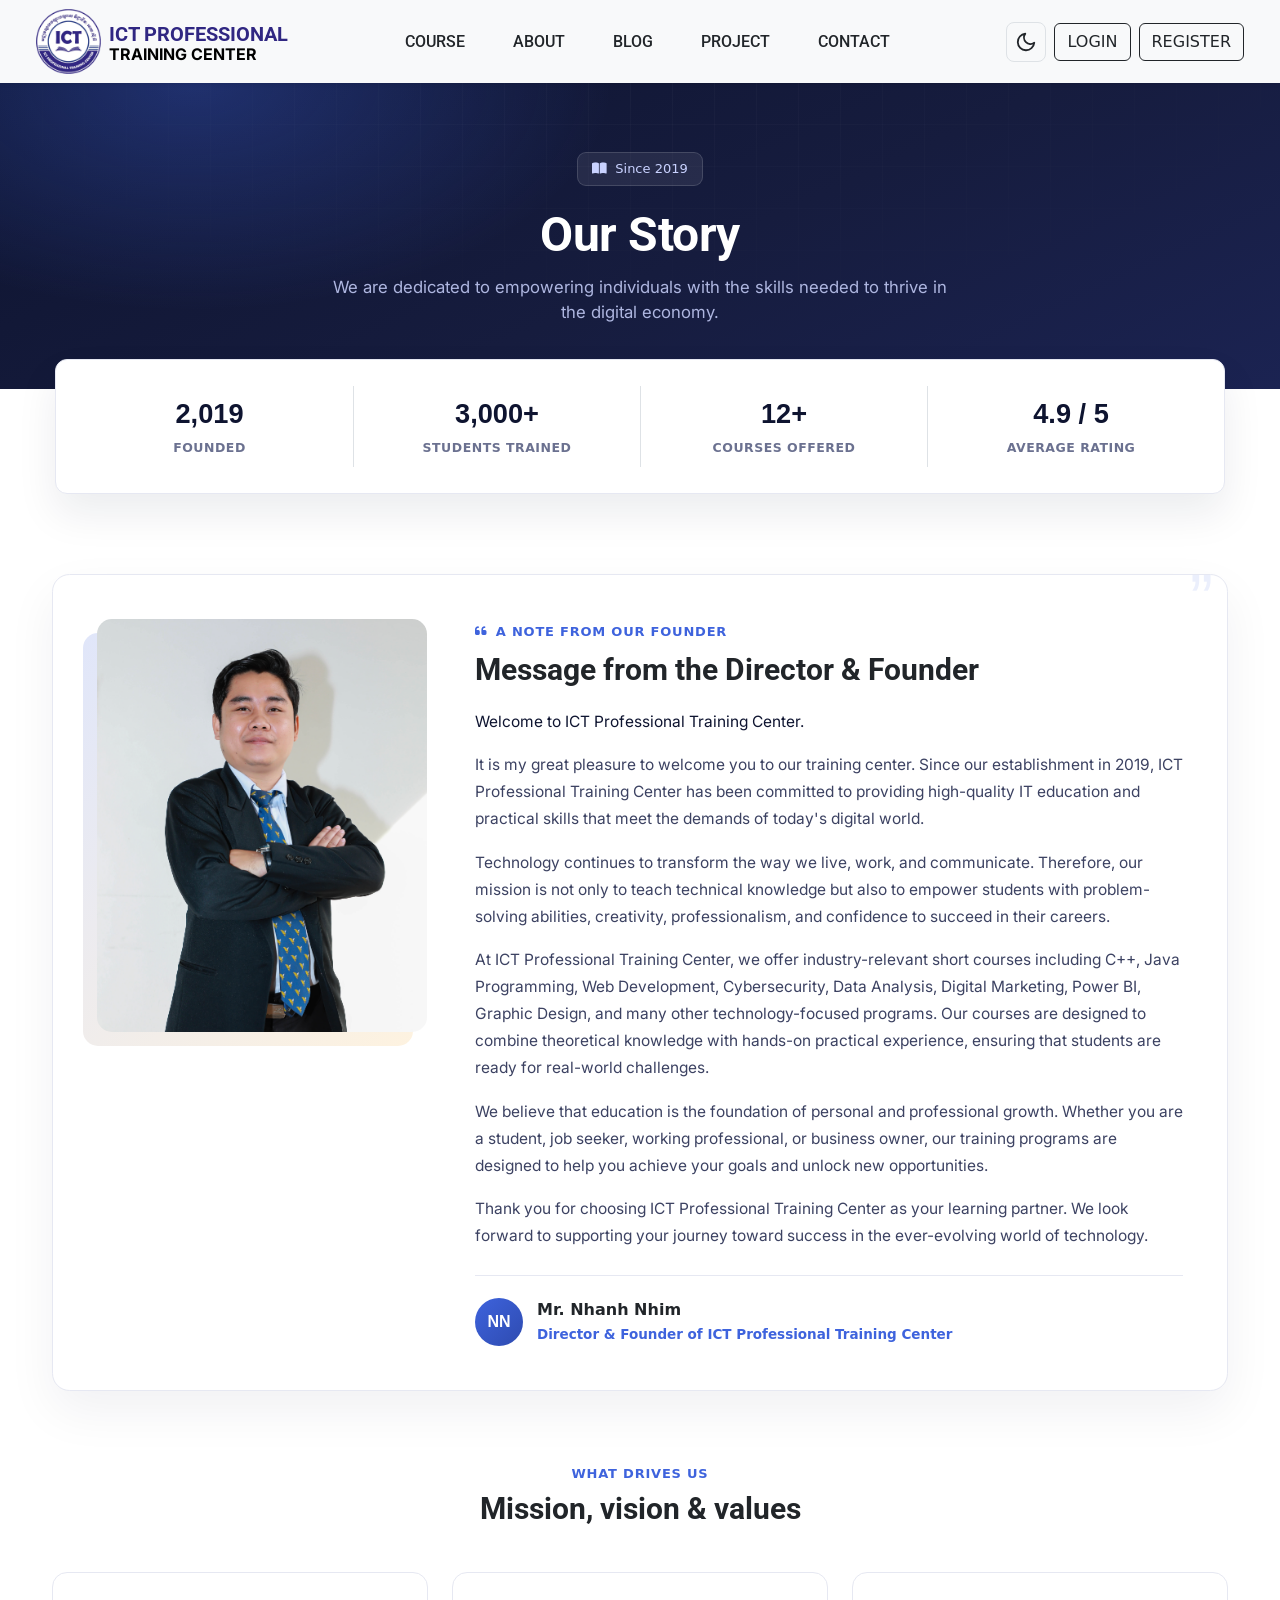
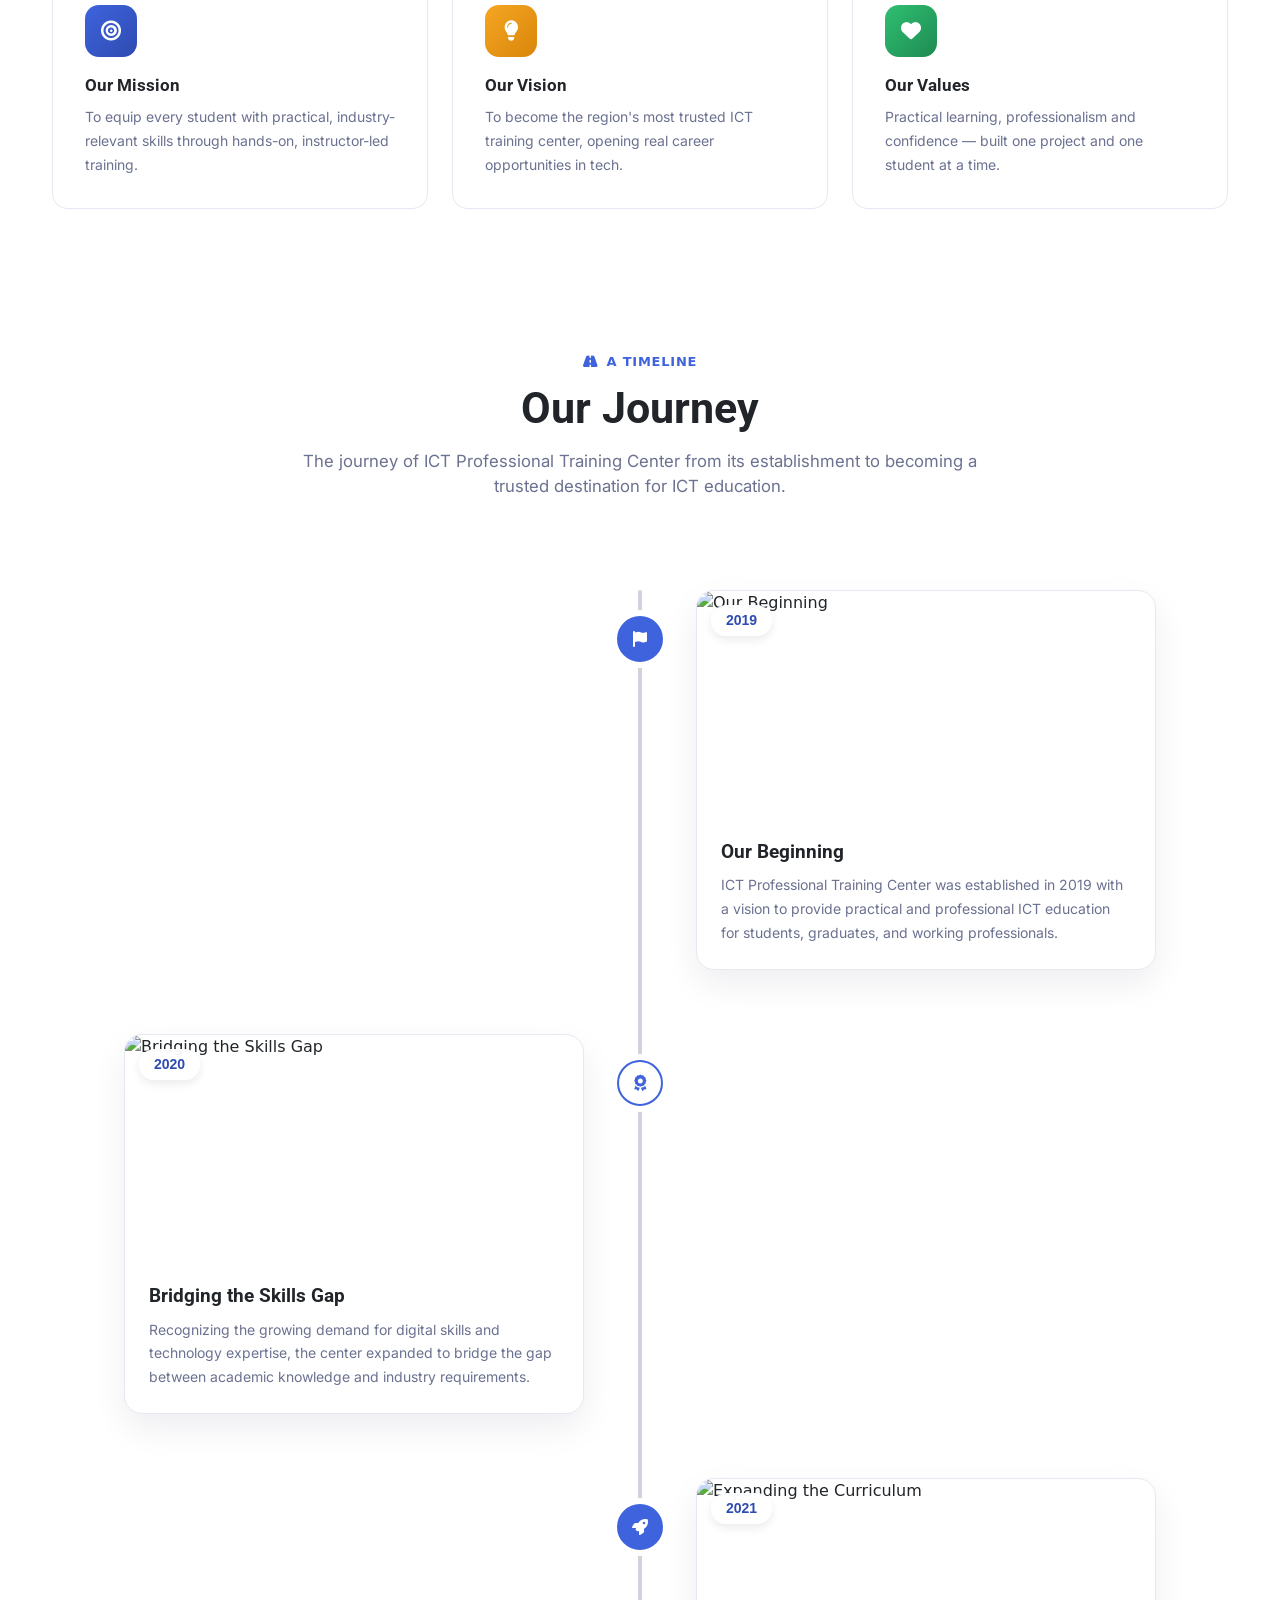
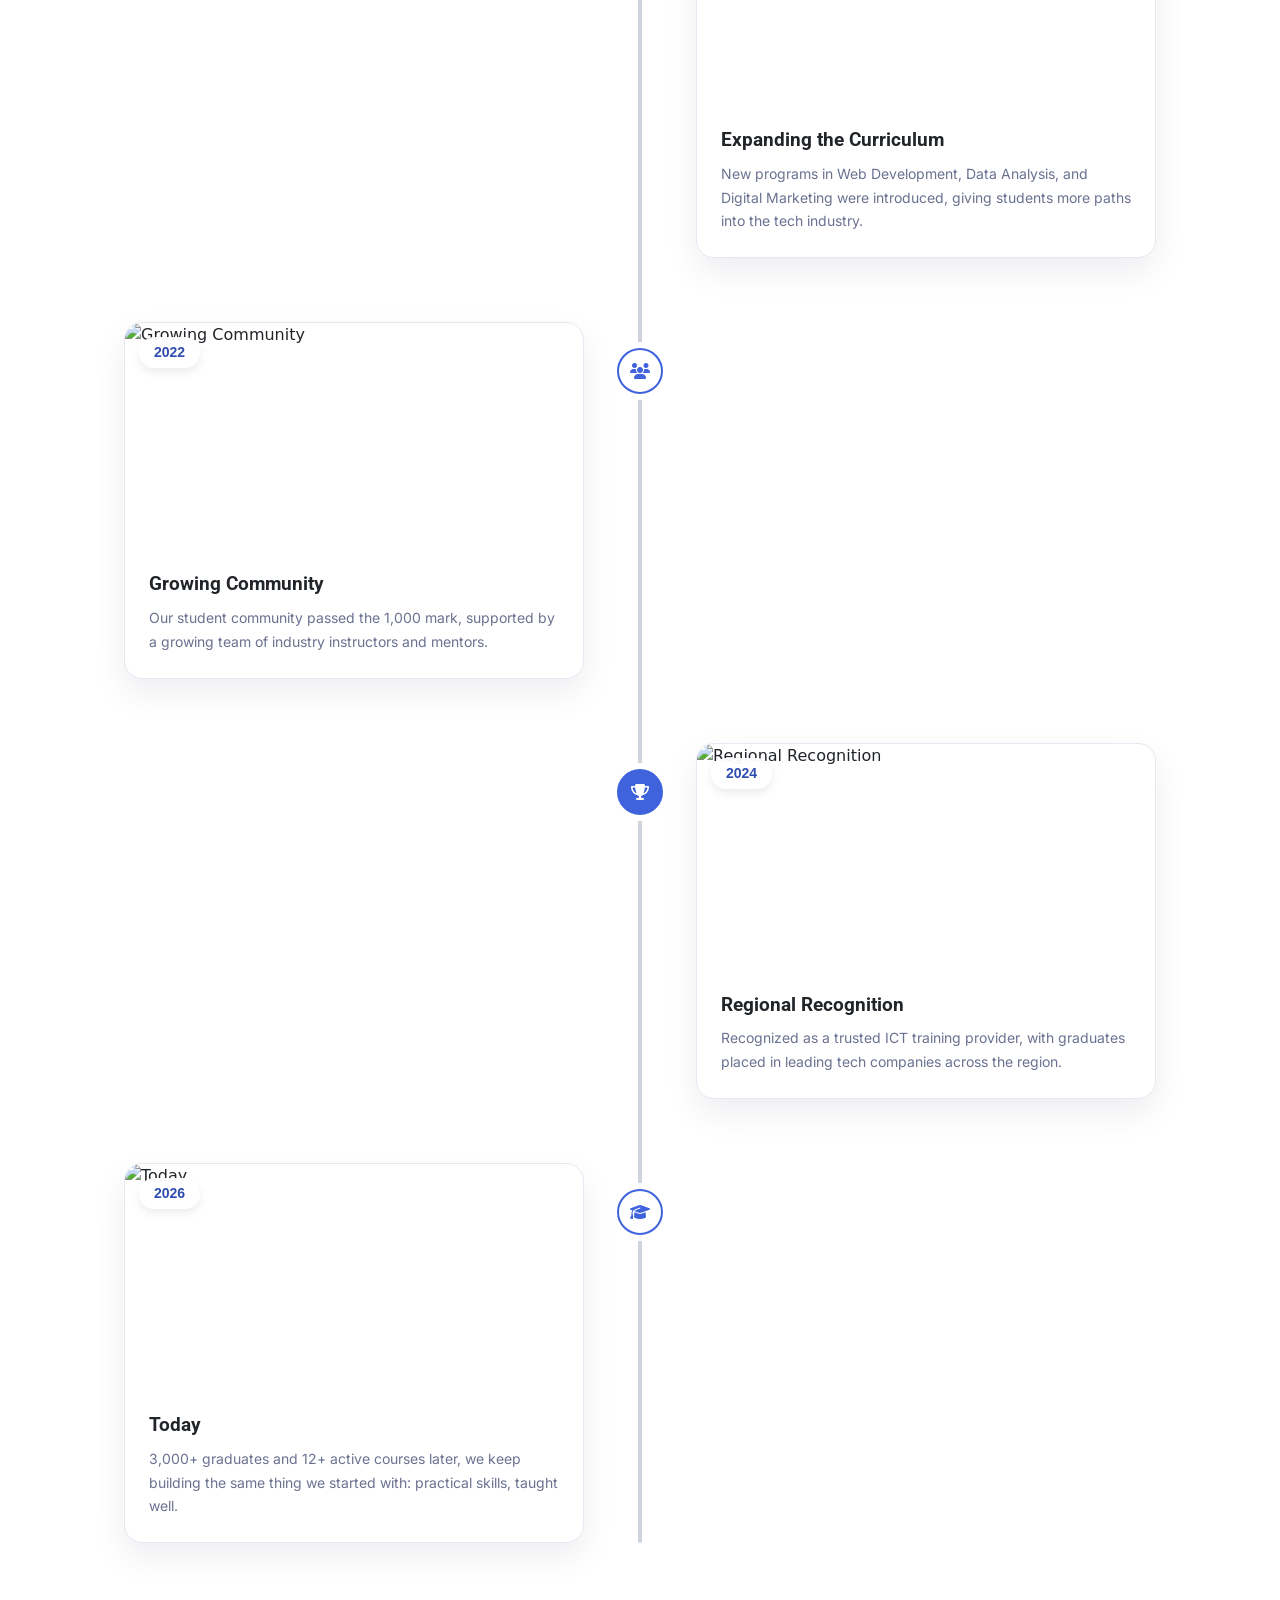
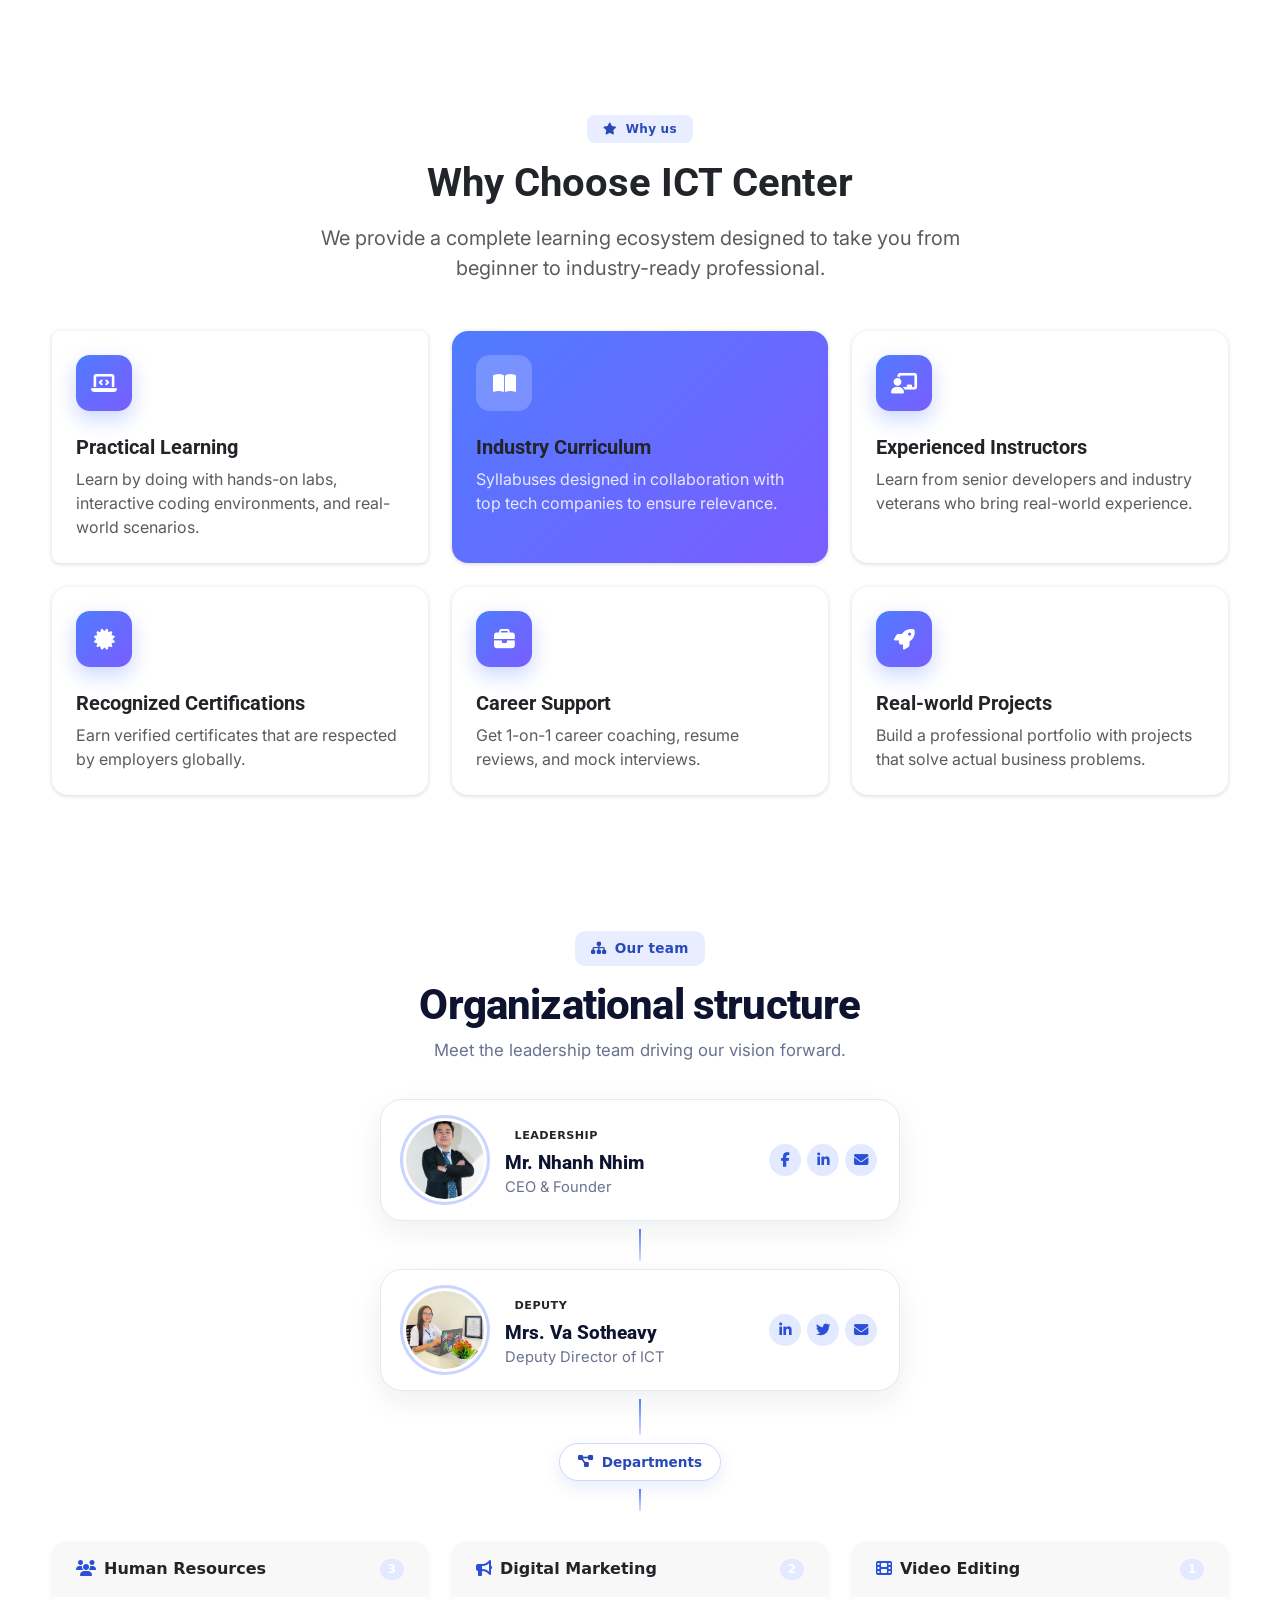
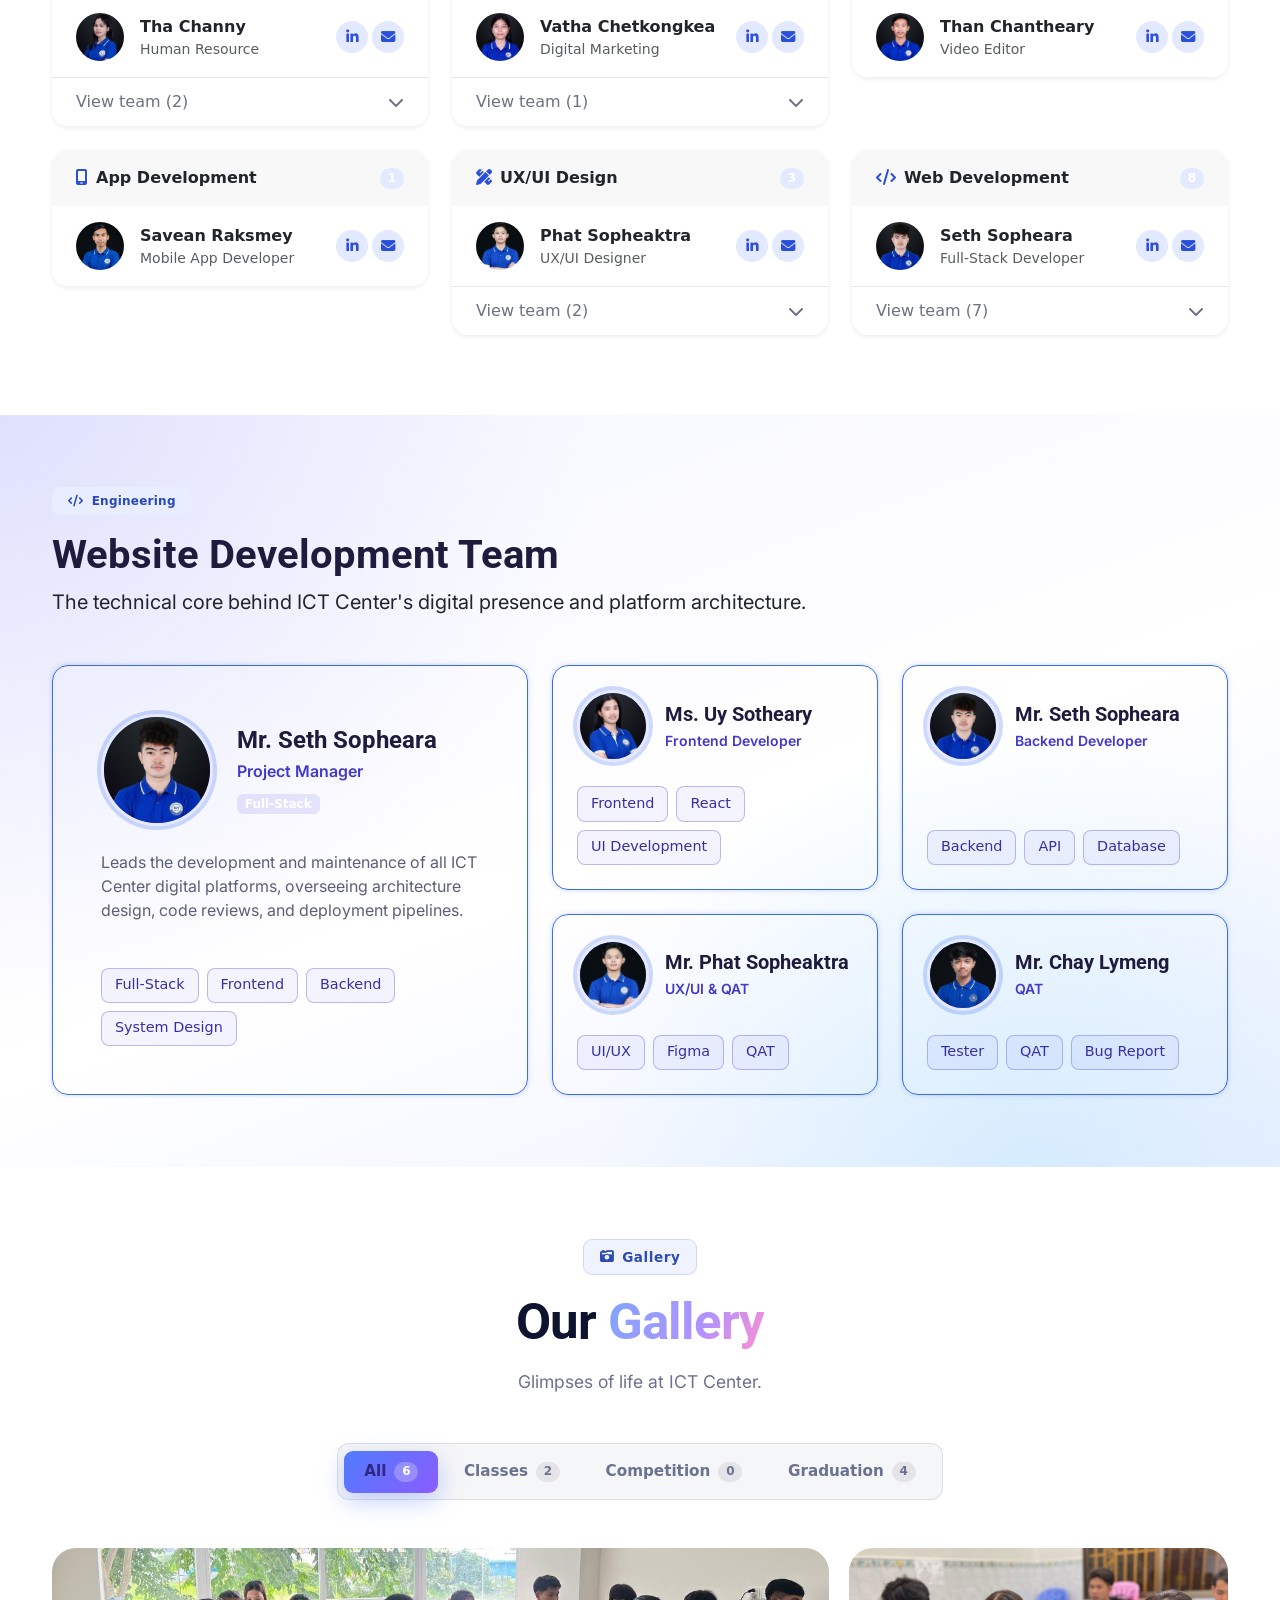
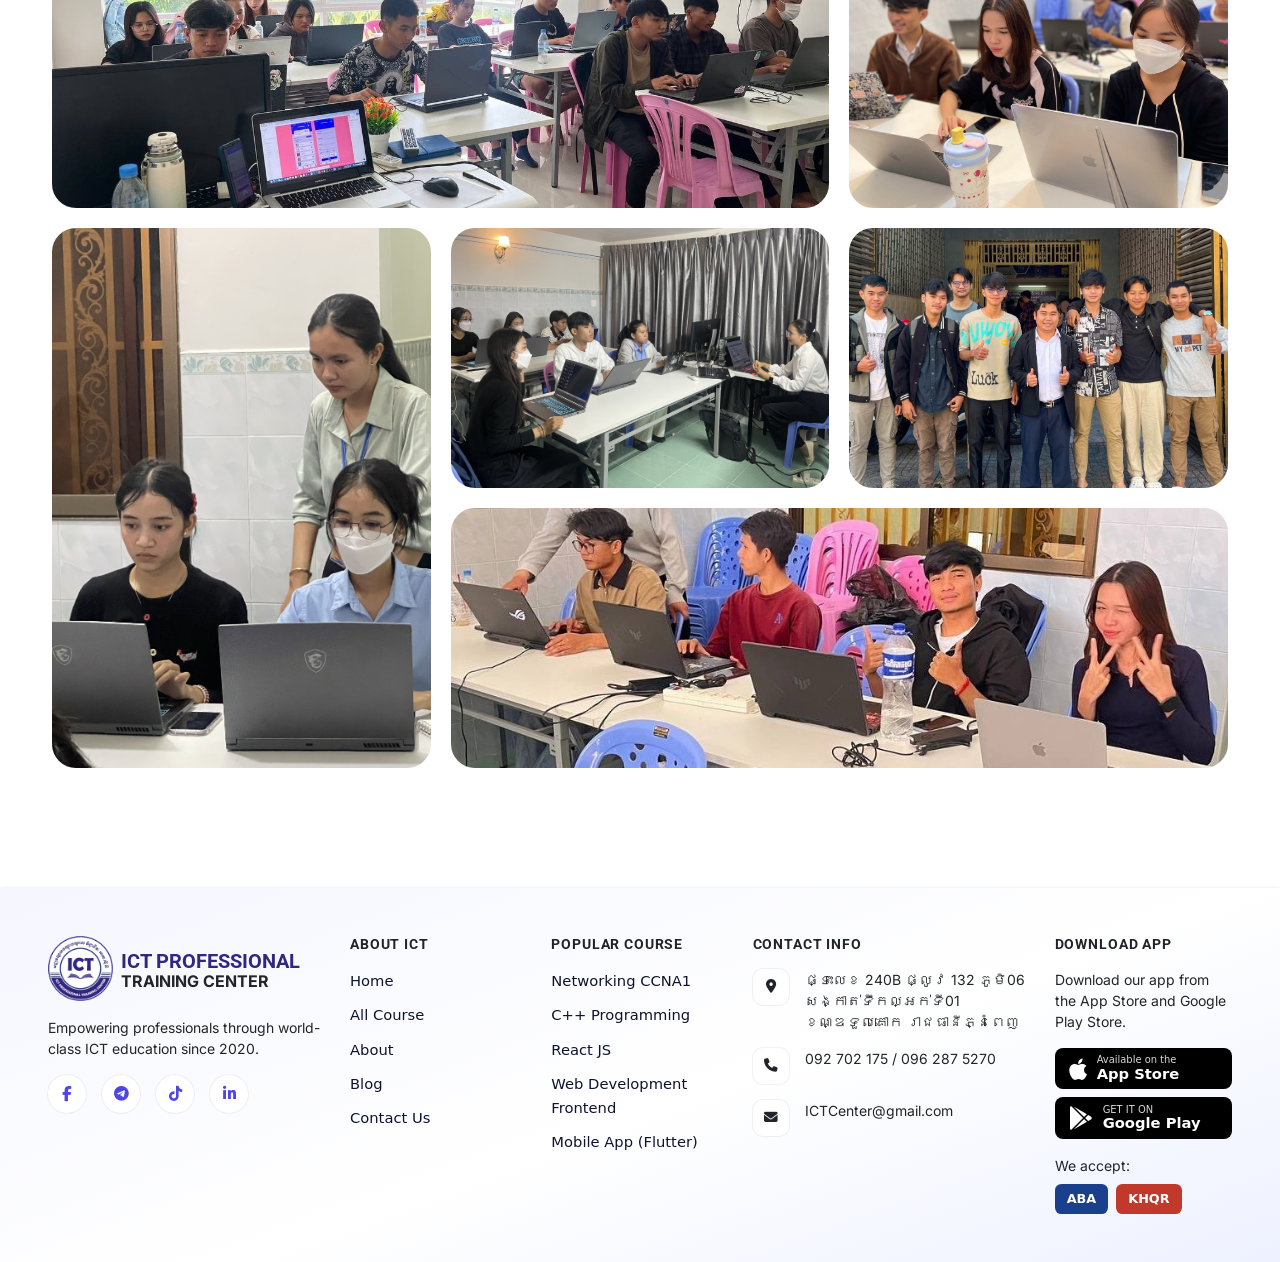
==== commit 5f6b1c78: "fix each page on dark mode, layout and add page blog-detail, course-shift and payment" ====
--- a/about.html
+++ b/about.html
@@ -174,8 +174,8 @@
               </svg>
             </button>
 
-        <button type="button" class="btn btn-outline-dark rounded-pill log-reg-btn-hover fw-medium">LOGIN</button>
-        <button type="button" class="btn btn-outline-dark rounded-pill log-reg-btn-hover fw-medium">REGISTER</button>
+        <button type="button" class="btn btn-outline-dark rounded-2 log-reg-btn-hover fw-medium">LOGIN</button>
+        <button type="button" class="btn btn-outline-dark rounded-2 log-reg-btn-hover fw-medium">REGISTER</button>
           </div>
         </div>
     </nav>
@@ -501,75 +501,73 @@
 </section>
 
 <!-- section4 -->
- <section class="org-section py-5">
-  <div class="container py-lg-4">
+<!-- section4 -->
+<section class="org-section">
+  <div class="container-fluid">
 
     <!-- Heading -->
-    <div class="text-center mb-5">
-      <span class="badge rounded-3 org-badge px-3 py-2 mb-3">
-        <i class="fa-solid fa-sitemap me-1"></i> Our team
-      </span>
-      <h2 class="display-6 fw-bold mb-3">Organizational Structure</h2>
-      <p class="lead text-body-secondary mb-0">Meet the leadership team driving our vision forward.</p>
+    <div class="org-heading">
+      <span class="org-badge"><i class="fa-solid fa-sitemap"></i> Our team</span>
+      <h2>Organizational structure</h2>
+      <p>Meet the leadership team driving our vision forward.</p>
     </div>
 
-    <!-- Leadership -->
-    <div class="d-flex flex-column align-items-center mb-5">
-
-      <div class="card leader-card border-0 rounded-4 text-center p-4">
-        <img src="./asset/img/kru-nhim2.jpeg" alt="Mr. Nhanh Nhim" class="avatar avatar-lg mx-auto mb-3">
-        <h5 class="fw-bold mb-1">Mr. Nhanh Nhim</h5>
-        <p class="text-body-secondary small mb-3">CEO &amp; Founder</p>
-        <div class="d-flex justify-content-center gap-2">
-          <a href="#" class="social-btn" aria-label="Facebook"><i class="fa-brands fa-facebook-f"></i></a>
-          <a href="#" class="social-btn" aria-label="LinkedIn"><i class="fa-brands fa-linkedin-in"></i></a>
-          <a href="#" class="social-btn" aria-label="Email"><i class="fa-solid fa-envelope"></i></a>
-        </div>
-      </div>
-
-      <div class="org-line"></div>
-
-      <div class="card leader-card border-0 rounded-4 text-center p-4">
-         <img src="./asset/img/vasotheavy-Deputy-director.jpg" alt="Mrs. Va Sotheavy" class="avatar avatar-lg mx-auto mb-3">
-        <h5 class="fw-bold mb-1">Mrs. Va Sotheavy</h5>
-        <p class="text-body-secondary small mb-3">Deputy Director of ICT</p>
-        <div class="d-flex justify-content-center gap-2">
-          <a href="#" class="social-btn" aria-label="LinkedIn"><i class="fa-brands fa-linkedin-in"></i></a>
-          <a href="#" class="social-btn" aria-label="Twitter"><i class="fa-brands fa-twitter"></i></a>
-          <a href="#" class="social-btn" aria-label="Email"><i class="fa-solid fa-envelope"></i></a>
-        </div>
-      </div>
-
+    <!-- Leadership (CEO -> Deputy) -->
+    <div class="leaders">
+      <article class="leader-card">
+        <img src="./asset/img/kru-nhim2.jpeg" alt="Mr. Nhanh Nhim" class="leader-avatar">
+        <div class="leader-info">
+          <span class="leader-tag">Leadership</span>
+          <h3>Mr. Nhanh Nhim</h3>
+          <p>CEO &amp; Founder</p>
+        </div>
+        <div class="leader-social"><a href="#" class="social-btn" aria-label="Facebook"><i class="fa-brands fa-facebook-f"></i></a><a href="#" class="social-btn" aria-label="LinkedIn"><i class="fa-brands fa-linkedin-in"></i></a><a href="#" class="social-btn" aria-label="Email"><i class="fa-solid fa-envelope"></i></a></div>
+      </article>
+      <div class="org-line" aria-hidden="true"></div>
+
+      <article class="leader-card">
+        <img src="./asset/img/vasotheavy-Deputy-director.jpg" alt="Mrs. Va Sotheavy" class="leader-avatar">
+        <div class="leader-info">
+          <span class="leader-tag">Deputy</span>
+          <h3>Mrs. Va Sotheavy</h3>
+          <p>Deputy Director of ICT</p>
+        </div>
+        <div class="leader-social"><a href="#" class="social-btn" aria-label="LinkedIn"><i class="fa-brands fa-linkedin-in"></i></a><a href="#" class="social-btn" aria-label="Twitter"><i class="fa-brands fa-twitter"></i></a><a href="#" class="social-btn" aria-label="Email"><i class="fa-solid fa-envelope"></i></a></div>
+      </article>
+
+      <div class="org-line is-long" aria-hidden="true"></div>
     </div>
 
-
-    <div class="container py-5">
-    <div class="row g-4">
-
-      <!-- Human Resources -->
+    <!-- Connector label -> departments -->
+    <div class="dept-stem">
+      <span class="dept-label"><i class="fa-solid fa-diagram-project"></i> Departments</span>
+      <div class="org-line" style="height:22px" aria-hidden="true"></div>
+    </div>
+
+    <div class="row g-4 dept-grid">
       <div class="col-12 col-md-6 col-xl-4">
-        <div class="card h-100 border-0 rounded-4 shadow-sm overflow-hidden">
+        <div class="card dept-card border-0 rounded-4 shadow-sm overflow-hidden">
           <div class="card-header dept-header border-0 d-flex justify-content-between align-items-center px-4 py-3">
             <span class="fw-bold"><i class="fa-solid fa-users me-2 dept-icon"></i>Human Resources</span>
             <span class="badge rounded-pill dept-count">3</span>
           </div>
           <ul class="list-group list-group-flush">
-            <li class="list-group-item d-flex align-items-center gap-3 px-4 py-3">
-              <img src="./asset/img/Channy.jpg" alt="Tha Channy" class="avatar-sm">
-              <div class="flex-grow-1 min-w-0">
-                <div class="fw-semibold text-truncate">Tha Channy</div>
-                <div class="small text-body-secondary">Human Resource</div>
-              </div>
-              <div class="d-none d-sm-flex gap-1">
-                <a href="#" class="social-btn" aria-label="LinkedIn"><i class="fa-brands fa-linkedin-in"></i></a>
-                <a href="#" class="social-btn" aria-label="Email"><i class="fa-solid fa-envelope"></i></a>
-              </div>
-            </li>
+              <li class="list-group-item d-flex align-items-center gap-3 px-4 py-3">
+                <img src="./asset/img/Channy.jpg" alt="Tha Channy" class="avatar-sm" loading="lazy">
+                <div class="flex-grow-1 min-w-0">
+                  <div class="fw-semibold text-truncate">Tha Channy</div>
+                  <div class="small text-body-secondary">Human Resource</div>
+                </div>
+                <div class="d-none d-sm-flex gap-1">
+                  <a href="#" class="social-btn" aria-label="LinkedIn"><i class="fa-brands fa-linkedin-in"></i></a>
+                  <a href="#" class="social-btn" aria-label="Email"><i class="fa-solid fa-envelope"></i></a>
+                </div>
+              </li>
           </ul>
           <div class="collapse" id="team-hr">
             <ul class="list-group list-group-flush">
               <li class="list-group-item d-flex align-items-center gap-3 px-4 py-3">
-                <img src="./asset/img/Lin.jpg" alt="Choeun Dalin" class="avatar-sm">
+                <img src="./asset/img/Lin.jpg" alt="Choeun Dalin" class="avatar-sm" loading="lazy">
                 <div class="flex-grow-1 min-w-0">
                   <div class="fw-semibold text-truncate">Choeun Dalin</div>
                   <div class="small text-body-secondary">Human Resource</div>
@@ -578,9 +576,8 @@
                   <a href="#" class="social-btn" aria-label="LinkedIn"><i class="fa-brands fa-linkedin-in"></i></a>
                   <a href="#" class="social-btn" aria-label="Email"><i class="fa-solid fa-envelope"></i></a>
                 </div>
-              </li>
-              <li class="list-group-item d-flex align-items-center gap-3 px-4 py-3">
-                <img src="./asset/img/Soriya.jpg" alt="Hout Soriya" class="avatar-sm">
+              </li><li class="list-group-item d-flex align-items-center gap-3 px-4 py-3">
+                <img src="./asset/img/Soriya.jpg" alt="Hout Soriya" class="avatar-sm" loading="lazy">
                 <div class="flex-grow-1 min-w-0">
                   <div class="fw-semibold text-truncate">Hout Soriya</div>
                   <div class="small text-body-secondary">Human Resource</div>
@@ -592,38 +589,35 @@
               </li>
             </ul>
           </div>
-          <button class="team-toggle" type="button" data-bs-toggle="collapse" data-bs-target="#team-hr"
-                  aria-expanded="false" aria-controls="team-hr">
-            <span>View Team (2)</span>
-            <i class="fa-solid fa-chevron-down chev"></i>
+          <button class="team-toggle" type="button" data-bs-toggle="collapse" data-bs-target="#team-hr" aria-expanded="false" aria-controls="team-hr">
+            <span>View team (2)</span><i class="fa-solid fa-chevron-down chev"></i>
           </button>
         </div>
       </div>
 
-      <!-- Digital Marketing -->
       <div class="col-12 col-md-6 col-xl-4">
-        <div class="card h-100 border-0 rounded-4 shadow-sm overflow-hidden">
+        <div class="card dept-card border-0 rounded-4 shadow-sm overflow-hidden">
           <div class="card-header dept-header border-0 d-flex justify-content-between align-items-center px-4 py-3">
             <span class="fw-bold"><i class="fa-solid fa-bullhorn me-2 dept-icon"></i>Digital Marketing</span>
             <span class="badge rounded-pill dept-count">2</span>
           </div>
           <ul class="list-group list-group-flush">
-            <li class="list-group-item d-flex align-items-center gap-3 px-4 py-3">
-              <img src="./asset/img/Kongkea.jpg" alt="Vatha Chetkongkea" class="avatar-sm">
-              <div class="flex-grow-1 min-w-0">
-                <div class="fw-semibold text-truncate">Vatha Chetkongkea</div>
-                <div class="small text-body-secondary">Digital Marketing</div>
-              </div>
-              <div class="d-none d-sm-flex gap-1">
-                <a href="#" class="social-btn" aria-label="LinkedIn"><i class="fa-brands fa-linkedin-in"></i></a>
-                <a href="#" class="social-btn" aria-label="Email"><i class="fa-solid fa-envelope"></i></a>
-              </div>
-            </li>
+              <li class="list-group-item d-flex align-items-center gap-3 px-4 py-3">
+                <img src="./asset/img/Kongkea.jpg" alt="Vatha Chetkongkea" class="avatar-sm" loading="lazy">
+                <div class="flex-grow-1 min-w-0">
+                  <div class="fw-semibold text-truncate">Vatha Chetkongkea</div>
+                  <div class="small text-body-secondary">Digital Marketing</div>
+                </div>
+                <div class="d-none d-sm-flex gap-1">
+                  <a href="#" class="social-btn" aria-label="LinkedIn"><i class="fa-brands fa-linkedin-in"></i></a>
+                  <a href="#" class="social-btn" aria-label="Email"><i class="fa-solid fa-envelope"></i></a>
+                </div>
+              </li>
           </ul>
           <div class="collapse" id="team-dm">
             <ul class="list-group list-group-flush">
               <li class="list-group-item d-flex align-items-center gap-3 px-4 py-3">
-                <img src="./asset/img/Lyna.jpg" alt="Reth Annalina" class="avatar-sm">
+                <img src="./asset/img/Lyna.jpg" alt="Reth Annalina" class="avatar-sm" loading="lazy">
                 <div class="flex-grow-1 min-w-0">
                   <div class="fw-semibold text-truncate">Reth Annalina</div>
                   <div class="small text-body-secondary">Digital Marketing</div>
@@ -635,92 +629,81 @@
               </li>
             </ul>
           </div>
-          <button class="team-toggle" type="button" data-bs-toggle="collapse" data-bs-target="#team-dm"
-                  aria-expanded="false" aria-controls="team-dm">
-            <span>View Team (1)</span>
-            <i class="fa-solid fa-chevron-down chev"></i>
+          <button class="team-toggle" type="button" data-bs-toggle="collapse" data-bs-target="#team-dm" aria-expanded="false" aria-controls="team-dm">
+            <span>View team (1)</span><i class="fa-solid fa-chevron-down chev"></i>
           </button>
         </div>
       </div>
 
-      <!-- Video Editing -->
       <div class="col-12 col-md-6 col-xl-4">
-        <div class="card h-100 border-0 rounded-4 shadow-sm overflow-hidden">
+        <div class="card dept-card border-0 rounded-4 shadow-sm overflow-hidden">
           <div class="card-header dept-header border-0 d-flex justify-content-between align-items-center px-4 py-3">
             <span class="fw-bold"><i class="fa-solid fa-film me-2 dept-icon"></i>Video Editing</span>
             <span class="badge rounded-pill dept-count">1</span>
           </div>
           <ul class="list-group list-group-flush">
-            <li class="list-group-item d-flex align-items-center gap-3 px-4 py-3">
-              <img src="./asset/img/Chan.jpg" alt="Than Chantheary" class="avatar-sm">
-              <div class="flex-grow-1 min-w-0">
-                <div class="fw-semibold text-truncate">Than Chantheary</div>
-                <div class="small text-body-secondary">Video Editor</div>
-              </div>
-              <div class="d-none d-sm-flex gap-1">
-                <a href="#" class="social-btn" aria-label="LinkedIn"><i class="fa-brands fa-linkedin-in"></i></a>
-                <a href="#" class="social-btn" aria-label="Email"><i class="fa-solid fa-envelope"></i></a>
-              </div>
-            </li>
+              <li class="list-group-item d-flex align-items-center gap-3 px-4 py-3">
+                <img src="./asset/img/Chan.jpg" alt="Than Chantheary" class="avatar-sm" loading="lazy">
+                <div class="flex-grow-1 min-w-0">
+                  <div class="fw-semibold text-truncate">Than Chantheary</div>
+                  <div class="small text-body-secondary">Video Editor</div>
+                </div>
+                <div class="d-none d-sm-flex gap-1">
+                  <a href="#" class="social-btn" aria-label="LinkedIn"><i class="fa-brands fa-linkedin-in"></i></a>
+                  <a href="#" class="social-btn" aria-label="Email"><i class="fa-solid fa-envelope"></i></a>
+                </div>
+              </li>
           </ul>
-          <button class="team-toggle" type="button" disabled>
-            <span>View Team (0)</span>
-            <i class="fa-solid fa-chevron-down chev"></i>
-          </button>
-        </div>
-      </div>
-
-      <!-- App Development -->
+          <button class="team-toggle" type="button" disabled><span>No more members</span><i class="fa-solid fa-chevron-down chev"></i></button>
+        </div>
+      </div>
+
       <div class="col-12 col-md-6 col-xl-4">
-        <div class="card h-100 border-0 rounded-4 shadow-sm overflow-hidden">
+        <div class="card dept-card border-0 rounded-4 shadow-sm overflow-hidden">
           <div class="card-header dept-header border-0 d-flex justify-content-between align-items-center px-4 py-3">
             <span class="fw-bold"><i class="fa-solid fa-mobile-screen me-2 dept-icon"></i>App Development</span>
             <span class="badge rounded-pill dept-count">1</span>
           </div>
           <ul class="list-group list-group-flush">
-            <li class="list-group-item d-flex align-items-center gap-3 px-4 py-3">
-              <img src="./asset/img/Rasmey.jpg" alt="Savean Raksmey" class="avatar-sm">
-              <div class="flex-grow-1 min-w-0">
-                <div class="fw-semibold text-truncate">Savean Raksmey</div>
-                <div class="small text-body-secondary">Mobile App Developer</div>
-              </div>
-              <div class="d-none d-sm-flex gap-1">
-                <a href="#" class="social-btn" aria-label="LinkedIn"><i class="fa-brands fa-linkedin-in"></i></a>
-                <a href="#" class="social-btn" aria-label="Email"><i class="fa-solid fa-envelope"></i></a>
-              </div>
-            </li>
+              <li class="list-group-item d-flex align-items-center gap-3 px-4 py-3">
+                <img src="./asset/img/Rasmey.jpg" alt="Savean Raksmey" class="avatar-sm" loading="lazy">
+                <div class="flex-grow-1 min-w-0">
+                  <div class="fw-semibold text-truncate">Savean Raksmey</div>
+                  <div class="small text-body-secondary">Mobile App Developer</div>
+                </div>
+                <div class="d-none d-sm-flex gap-1">
+                  <a href="#" class="social-btn" aria-label="LinkedIn"><i class="fa-brands fa-linkedin-in"></i></a>
+                  <a href="#" class="social-btn" aria-label="Email"><i class="fa-solid fa-envelope"></i></a>
+                </div>
+              </li>
           </ul>
-          <button class="team-toggle" type="button" disabled>
-            <span>View Team (0)</span>
-            <i class="fa-solid fa-chevron-down chev"></i>
-          </button>
-        </div>
-      </div>
-
-      <!-- UX/UI Design -->
+          <button class="team-toggle" type="button" disabled><span>No more members</span><i class="fa-solid fa-chevron-down chev"></i></button>
+        </div>
+      </div>
+
       <div class="col-12 col-md-6 col-xl-4">
-        <div class="card h-100 border-0 rounded-4 shadow-sm overflow-hidden">
+        <div class="card dept-card border-0 rounded-4 shadow-sm overflow-hidden">
           <div class="card-header dept-header border-0 d-flex justify-content-between align-items-center px-4 py-3">
             <span class="fw-bold"><i class="fa-solid fa-pen-ruler me-2 dept-icon"></i>UX/UI Design</span>
             <span class="badge rounded-pill dept-count">3</span>
           </div>
           <ul class="list-group list-group-flush">
-            <li class="list-group-item d-flex align-items-center gap-3 px-4 py-3">
-              <img src="./asset/img/Tra.jpg" alt="Phat Sopheaktra" class="avatar-sm">
-              <div class="flex-grow-1 min-w-0">
-                <div class="fw-semibold text-truncate">Phat Sopheaktra</div>
-                <div class="small text-body-secondary">UX/UI Designer</div>
-              </div>
-              <div class="d-none d-sm-flex gap-1">
-                <a href="#" class="social-btn" aria-label="LinkedIn"><i class="fa-brands fa-linkedin-in"></i></a>
-                <a href="#" class="social-btn" aria-label="Email"><i class="fa-solid fa-envelope"></i></a>
-              </div>
-            </li>
+              <li class="list-group-item d-flex align-items-center gap-3 px-4 py-3">
+                <img src="./asset/img/Tra.jpg" alt="Phat Sopheaktra" class="avatar-sm" loading="lazy">
+                <div class="flex-grow-1 min-w-0">
+                  <div class="fw-semibold text-truncate">Phat Sopheaktra</div>
+                  <div class="small text-body-secondary">UX/UI Designer</div>
+                </div>
+                <div class="d-none d-sm-flex gap-1">
+                  <a href="#" class="social-btn" aria-label="LinkedIn"><i class="fa-brands fa-linkedin-in"></i></a>
+                  <a href="#" class="social-btn" aria-label="Email"><i class="fa-solid fa-envelope"></i></a>
+                </div>
+              </li>
           </ul>
           <div class="collapse" id="team-uxui">
             <ul class="list-group list-group-flush">
               <li class="list-group-item d-flex align-items-center gap-3 px-4 py-3">
-                <img src="./asset/img/Limey.jpg" alt="Liv Limey" class="avatar-sm">
+                <img src="./asset/img/Limey.jpg" alt="Liv Limey" class="avatar-sm" loading="lazy">
                 <div class="flex-grow-1 min-w-0">
                   <div class="fw-semibold text-truncate">Liv Limey</div>
                   <div class="small text-body-secondary">UX/UI Designer</div>
@@ -729,9 +712,8 @@
                   <a href="#" class="social-btn" aria-label="LinkedIn"><i class="fa-brands fa-linkedin-in"></i></a>
                   <a href="#" class="social-btn" aria-label="Email"><i class="fa-solid fa-envelope"></i></a>
                 </div>
-              </li>
-              <li class="list-group-item d-flex align-items-center gap-3 px-4 py-3">
-                <img src="./asset/img/Serey.jpg" alt="Yin Prasethy Serey" class="avatar-sm">
+              </li><li class="list-group-item d-flex align-items-center gap-3 px-4 py-3">
+                <img src="./asset/img/Serey.jpg" alt="Yin Prasethy Serey" class="avatar-sm" loading="lazy">
                 <div class="flex-grow-1 min-w-0">
                   <div class="fw-semibold text-truncate">Yin Prasethy Serey</div>
                   <div class="small text-body-secondary">Mobile App Developer</div>
@@ -743,38 +725,35 @@
               </li>
             </ul>
           </div>
-          <button class="team-toggle" type="button" data-bs-toggle="collapse" data-bs-target="#team-uxui"
-                  aria-expanded="false" aria-controls="team-uxui">
-            <span>View Team (2)</span>
-            <i class="fa-solid fa-chevron-down chev"></i>
+          <button class="team-toggle" type="button" data-bs-toggle="collapse" data-bs-target="#team-uxui" aria-expanded="false" aria-controls="team-uxui">
+            <span>View team (2)</span><i class="fa-solid fa-chevron-down chev"></i>
           </button>
         </div>
       </div>
 
-      <!-- Web Development -->
       <div class="col-12 col-md-6 col-xl-4">
-        <div class="card h-100 border-0 rounded-4 shadow-sm overflow-hidden">
+        <div class="card dept-card border-0 rounded-4 shadow-sm overflow-hidden">
           <div class="card-header dept-header border-0 d-flex justify-content-between align-items-center px-4 py-3">
             <span class="fw-bold"><i class="fa-solid fa-code me-2 dept-icon"></i>Web Development</span>
             <span class="badge rounded-pill dept-count">8</span>
           </div>
           <ul class="list-group list-group-flush">
-            <li class="list-group-item d-flex align-items-center gap-3 px-4 py-3">
-              <img src="./asset/img/Ra.jpg" alt="Seth Sopheara" class="avatar-sm">
-              <div class="flex-grow-1 min-w-0">
-                <div class="fw-semibold text-truncate">Seth Sopheara</div>
-                <div class="small text-body-secondary">Full-Stack Developer</div>
-              </div>
-              <div class="d-none d-sm-flex gap-1">
-                <a href="#" class="social-btn" aria-label="LinkedIn"><i class="fa-brands fa-linkedin-in"></i></a>
-                <a href="#" class="social-btn" aria-label="Email"><i class="fa-solid fa-envelope"></i></a>
-              </div>
-            </li>
+              <li class="list-group-item d-flex align-items-center gap-3 px-4 py-3">
+                <img src="./asset/img/Ra.jpg" alt="Seth Sopheara" class="avatar-sm" loading="lazy">
+                <div class="flex-grow-1 min-w-0">
+                  <div class="fw-semibold text-truncate">Seth Sopheara</div>
+                  <div class="small text-body-secondary">Full-Stack Developer</div>
+                </div>
+                <div class="d-none d-sm-flex gap-1">
+                  <a href="#" class="social-btn" aria-label="LinkedIn"><i class="fa-brands fa-linkedin-in"></i></a>
+                  <a href="#" class="social-btn" aria-label="Email"><i class="fa-solid fa-envelope"></i></a>
+                </div>
+              </li>
           </ul>
           <div class="collapse" id="team-web">
             <ul class="list-group list-group-flush">
               <li class="list-group-item d-flex align-items-center gap-3 px-4 py-3">
-                <img src="./asset/img/Lymeng.jpg" alt="Chhay Lymeng" class="avatar-sm">
+                <img src="./asset/img/Lymeng.jpg" alt="Chhay Lymeng" class="avatar-sm" loading="lazy">
                 <div class="flex-grow-1 min-w-0">
                   <div class="fw-semibold text-truncate">Chhay Lymeng</div>
                   <div class="small text-body-secondary">Tester</div>
@@ -783,9 +762,8 @@
                   <a href="#" class="social-btn" aria-label="LinkedIn"><i class="fa-brands fa-linkedin-in"></i></a>
                   <a href="#" class="social-btn" aria-label="Email"><i class="fa-solid fa-envelope"></i></a>
                 </div>
-              </li>
-              <li class="list-group-item d-flex align-items-center gap-3 px-4 py-3">
-                <img src="./asset/img/Theary.jpg" alt="Uy Sotheary" class="avatar-sm">
+              </li><li class="list-group-item d-flex align-items-center gap-3 px-4 py-3">
+                <img src="./asset/img/Theary.jpg" alt="Uy Sotheary" class="avatar-sm" loading="lazy">
                 <div class="flex-grow-1 min-w-0">
                   <div class="fw-semibold text-truncate">Uy Sotheary</div>
                   <div class="small text-body-secondary">Frontend Developer</div>
@@ -794,9 +772,8 @@
                   <a href="#" class="social-btn" aria-label="LinkedIn"><i class="fa-brands fa-linkedin-in"></i></a>
                   <a href="#" class="social-btn" aria-label="Email"><i class="fa-solid fa-envelope"></i></a>
                 </div>
-              </li>
-              <li class="list-group-item d-flex align-items-center gap-3 px-4 py-3">
-                <img src="./asset/img/Rathana.jpg" alt="Srin Rathana" class="avatar-sm">
+              </li><li class="list-group-item d-flex align-items-center gap-3 px-4 py-3">
+                <img src="./asset/img/Rathana.jpg" alt="Srin Rathana" class="avatar-sm" loading="lazy">
                 <div class="flex-grow-1 min-w-0">
                   <div class="fw-semibold text-truncate">Srin Rathana</div>
                   <div class="small text-body-secondary">Backend Developer</div>
@@ -805,9 +782,8 @@
                   <a href="#" class="social-btn" aria-label="LinkedIn"><i class="fa-brands fa-linkedin-in"></i></a>
                   <a href="#" class="social-btn" aria-label="Email"><i class="fa-solid fa-envelope"></i></a>
                 </div>
-              </li>
-              <li class="list-group-item d-flex align-items-center gap-3 px-4 py-3">
-                <img src="./asset/img/Sak.jpg" alt="Tep Panhahsak" class="avatar-sm">
+              </li><li class="list-group-item d-flex align-items-center gap-3 px-4 py-3">
+                <img src="./asset/img/Sak.jpg" alt="Tep Panhahsak" class="avatar-sm" loading="lazy">
                 <div class="flex-grow-1 min-w-0">
                   <div class="fw-semibold text-truncate">Tep Panhahsak</div>
                   <div class="small text-body-secondary">Backend Developer</div>
@@ -816,9 +792,8 @@
                   <a href="#" class="social-btn" aria-label="LinkedIn"><i class="fa-brands fa-linkedin-in"></i></a>
                   <a href="#" class="social-btn" aria-label="Email"><i class="fa-solid fa-envelope"></i></a>
                 </div>
-              </li>
-              <li class="list-group-item d-flex align-items-center gap-3 px-4 py-3">
-                <img src="./asset/img/Vathana.jpg" alt="Roeun Vathana" class="avatar-sm">
+              </li><li class="list-group-item d-flex align-items-center gap-3 px-4 py-3">
+                <img src="./asset/img/Vathana.jpg" alt="Roeun Vathana" class="avatar-sm" loading="lazy">
                 <div class="flex-grow-1 min-w-0">
                   <div class="fw-semibold text-truncate">Roeun Vathana</div>
                   <div class="small text-body-secondary">Backend Developer</div>
@@ -827,9 +802,8 @@
                   <a href="#" class="social-btn" aria-label="LinkedIn"><i class="fa-brands fa-linkedin-in"></i></a>
                   <a href="#" class="social-btn" aria-label="Email"><i class="fa-solid fa-envelope"></i></a>
                 </div>
-              </li>
-              <li class="list-group-item d-flex align-items-center gap-3 px-4 py-3">
-                <img src="./asset/img/Sothon.jpg" alt="Yeong Vachekasy sothon" class="avatar-sm">
+              </li><li class="list-group-item d-flex align-items-center gap-3 px-4 py-3">
+                <img src="./asset/img/Sothon.jpg" alt="Yeong Vachekasy sothon" class="avatar-sm" loading="lazy">
                 <div class="flex-grow-1 min-w-0">
                   <div class="fw-semibold text-truncate">Yeong Vachekasy sothon</div>
                   <div class="small text-body-secondary">Backend Developer</div>
@@ -838,9 +812,8 @@
                   <a href="#" class="social-btn" aria-label="LinkedIn"><i class="fa-brands fa-linkedin-in"></i></a>
                   <a href="#" class="social-btn" aria-label="Email"><i class="fa-solid fa-envelope"></i></a>
                 </div>
-              </li>
-              <li class="list-group-item d-flex align-items-center gap-3 px-4 py-3">
-                <img src="./asset/img/Sothy.jpg" alt="Keurn Sothy" class="avatar-sm">
+              </li><li class="list-group-item d-flex align-items-center gap-3 px-4 py-3">
+                <img src="./asset/img/Sothy.jpg" alt="Keurn Sothy" class="avatar-sm" loading="lazy">
                 <div class="flex-grow-1 min-w-0">
                   <div class="fw-semibold text-truncate">Keurn Sothy</div>
                   <div class="small text-body-secondary">Backend Developer</div>
@@ -852,16 +825,14 @@
               </li>
             </ul>
           </div>
-          <button class="team-toggle" type="button" data-bs-toggle="collapse" data-bs-target="#team-web"
-                  aria-expanded="false" aria-controls="team-web">
-            <span>View Team (7)</span>
-            <i class="fa-solid fa-chevron-down chev"></i>
+          <button class="team-toggle" type="button" data-bs-toggle="collapse" data-bs-target="#team-web" aria-expanded="false" aria-controls="team-web">
+            <span>View team (7)</span><i class="fa-solid fa-chevron-down chev"></i>
           </button>
         </div>
       </div>
 
     </div>
-  </div>
+
   </div>
 </section>
 
--- a/asset/css/about.css
+++ b/asset/css/about.css
@@ -1125,21 +1125,96 @@
 
 
   /* Our team */
-  .dept-header { background: #eef2ff; }
-    .dept-icon, .dept-count { color: #2b4fd8; }
-    .dept-count { background: #e3e9ff; }
-    .avatar-sm { width: 48px; height: 48px; object-fit: cover; border-radius: 50%; }
-    .min-w-0 { min-width: 0; }
-    .social-btn {
-      width: 32px; height: 32px; display: inline-flex; align-items: center; justify-content: center;
-      border-radius: 50%; background: #e3e9ff; color: #2b4fd8; text-decoration: none;
-    }
-    .team-toggle {
-      width: 100%; display: flex; justify-content: space-between; align-items: center;
-      padding: 12px 24px; background: #fff; border: 0; border-top: 1px solid #e5e7eb;
-      color: #6b7280; font-weight: 500; text-align: left;
-    }
-    .team-toggle:hover:not(:disabled) { background: #f8f9ff; }
-    .team-toggle:disabled { cursor: default; opacity: .6; }
-    .team-toggle .chev { transition: transform .25s ease; }
-    .team-toggle[aria-expanded="true"] .chev { transform: rotate(180deg); }
+
+/* Each card keeps its own height: only the card you open grows */
+.org-section .row.g-4 { align-items: flex-start; }
+.org-section .row.g-4 > [class*="col-"] > .card { height: auto !important; }
+
+.dept-header { background: #eef2ff; }
+.dept-icon, .dept-count { color: #2b4fd8; }
+.dept-count { background: #e3e9ff; }
+
+.avatar-sm { width: 48px; height: 48px; object-fit: cover; border-radius: 50%; }
+.min-w-0 { min-width: 0; }
+
+.social-btn {
+  width: 32px; height: 32px; display: inline-flex; align-items: center; justify-content: center;
+  border-radius: 50%; background: #e3e9ff; color: #2b4fd8; text-decoration: none;
+}
+
+.team-toggle {
+  width: 100%; display: flex; justify-content: space-between; align-items: center;
+  padding: 12px 24px; background: #fff; border: 0; border-top: 1px solid #e5e7eb;
+  color: #6b7280; font-weight: 500; text-align: left;
+}
+.team-toggle:hover:not(:disabled) { background: #f8f9ff; }
+.team-toggle:disabled { cursor: default; opacity: .6; }
+.team-toggle .chev { transition: transform .25s ease; }
+.team-toggle[aria-expanded="true"] .chev { transform: rotate(180deg); }
+
+
+
+/* ===== Org structure (paste at the very end) ===== */
+.org-section { padding: 64px 0 80px; background: var(--soft); padding-left: 40px!important; padding-right: 40px;}
+.org-heading { text-align: center; margin-bottom: 36px; }
+.org-badge { display: inline-flex; align-items: center; gap: .5rem; padding: .45rem 1rem; margin-bottom: 14px; border-radius: 10px; background: var(--blue-soft); color: #2949b8; font-size: .85rem; font-weight: 700; }
+.org-heading h2 { margin: 0 0 8px; font-size: clamp(1.9rem, 4vw, 2.6rem); font-weight: 800; letter-spacing: -.02em; color: var(--ink); }
+.org-heading p { margin: 0; color: var(--muted); font-size: 1.05rem; }
+
+/* leaders */
+.leaders { display: flex; flex-direction: column; align-items: center; }
+.leader-card { display: flex; align-items: center; gap: 18px; width: 100%; max-width: 520px; padding: 18px 22px; border-radius: 22px; background: #fff; border: 1px solid var(--line); box-shadow: 0 10px 30px rgba(17,24,39,.07); transition: transform .25s, box-shadow .25s; }
+.leader-card:hover { transform: translateY(-3px); box-shadow: 0 18px 40px rgba(62,99,221,.16); }
+.leader-avatar { flex: none; width: 84px; height: 84px; border-radius: 50%; object-fit: cover; border: 3px solid #fff; box-shadow: 0 0 0 3px #c9d4ff; background: #e5e7eb; }
+.leader-info { flex: 1 1 auto; min-width: 0; }
+.leader-tag { display: inline-block; margin-bottom: 4px; padding: .15rem .6rem; border-radius: 999px; background: var(--blue-soft); color: var(--blue); font-size: .7rem; font-weight: 800; letter-spacing: .04em; text-transform: uppercase; }
+.leader-info h3 { margin: 0; font-size: 1.2rem; font-weight: 800; color: var(--ink); }
+.leader-info p { margin: 2px 0 0; font-size: .92rem; color: var(--muted); }
+.leader-social { display: flex; gap: 6px; flex: none; }
+
+/* connectors */
+.org-line { width: 2px; height: 32px; background: linear-gradient(to bottom, #4f7cff, rgba(79,124,255,.25)); }
+.org-line.is-long { height: 36px; }
+.dept-stem { display: flex; flex-direction: column; align-items: center; margin: 0 0 22px; }
+.dept-label { display: inline-flex; align-items: center; gap: .55rem; padding: .5rem 1.1rem; border-radius: 999px; background: #fff; border: 1px solid #cfd8ff; color: #2949b8; font-size: .85rem; font-weight: 800; box-shadow: 0 6px 16px rgba(62,99,221,.12); }
+
+/* departments */
+.dept-grid { align-items: flex-start; }
+.dept-card { height: auto !important; background: #fff; transition: transform .25s, box-shadow .25s; }
+.dept-card:hover { transform: translateY(-3px); box-shadow: 0 14px 34px rgba(17,24,39,.1) !important; }
+.team-toggle:disabled { display: none; }
+
+@media (max-width: 575.98px) {
+  .org-section { padding: 44px 0 56px; }
+  .leader-card { flex-wrap: wrap; justify-content: center; text-align: center; }
+  .leader-info { flex: 1 1 100%; }
+}
+[data-bs-theme="dark"] {
+  --card: #1e293b;
+}
+[data-bs-theme="dark"] .stats-card,
+[data-bs-theme="dark"] .director-card,
+[data-bs-theme="dark"] .mv-card,
+[data-bs-theme="dark"] .journey-card,
+[data-bs-theme="dark"] .feature-card,
+[data-bs-theme="dark"] .leader-card,
+[data-bs-theme="dark"] .dept-card {
+  background: #1e293b;
+  border-color: #334155;
+  color: #e2e8f0;
+}
+
+[data-bs-theme="dark"] {
+  --ink: #f1f5f9;
+  --ink-2: #1e293b;
+  --muted: #94a3b8;
+}
+
+[data-bs-theme="dark"] .director-text p { color: #e2e8f0 !important; }
+
+[data-bs-theme="dark"] .team-toggle { background: #1e293b; color: #e2e8f0; border-top-color: #334155; }
+[data-bs-theme="dark"] .team-toggle:hover:not(:disabled) { background: #334155; }
+
+[data-bs-theme="dark"] .dept-label { background: #1e293b; border-color: #334155; color: #7dd3fc; }
+
+[data-bs-theme="dark"] .dept-count { background: #1e3a5f; color: #7dd3fc !important; }
--- a/asset/css/home.css
+++ b/asset/css/home.css
@@ -397,51 +397,62 @@
 }
 
 /* Search */
+.course-toolbar {
+  display: flex;
+  align-items: center;
+  gap: 0.75rem;
+}
+
 .course-search-wrap {
   position: relative;
-  width: 320px;
-}
-
-.course-search-input {
-  /* border-radius: 999px; */
-  padding: 0.65rem 3rem 0.65rem 1.25rem;
-  border: 1px solid #dee2e6;
-}
-
-.course-search-input:focus {
-  box-shadow: 0 0 0 3px rgba(79, 70, 229, 0.15);
-  border-color: #4f46e5;
-}
-
-.course-search-btn {
+  flex: 0 1 300px;
+  min-width: 120px;
+}
+
+.course-search-wrap > i {
   position: absolute;
-  right: 4px;
-  top: 4px;
-  bottom: 4px;
-  width: 30px;
-  height: 30px;
-  border-radius: 20%;
-  border: none;
-  background: #4f46e5;
-  color: #fff;
-  display: flex;
-  align-items: center;
-  justify-content: center;
-  transition: background-color 0.2s ease;
-}
-
-.course-search-btn:hover {
-  background: #4f46e5;
+  left: 1rem;
+  top: 50%;
+  transform: translateY(-50%);
+  color: var(--bs-secondary-color);
+  pointer-events: none;
+}
+
+.course-search-wrap .course-search-input {
+  width: 100%;
+  padding: 0.7rem 1rem 0.7rem 2.6rem;
+  border: 1px solid var(--bs-border-color);
+  border-radius: 10px;
+  background: var(--bs-body-bg);
+  color: var(--bs-body-color);
+  box-shadow: none;
+  transition: border-color 0.3s ease, background 0.3s ease;
+}
+
+.course-search-wrap .course-search-input:focus {
+  background: var(--bs-body-bg);
+  border-color: #7ea6ff;
+  color: var(--bs-body-color);
+  box-shadow: 0 0 0 4px rgba(79, 124, 255, 0.15);
 }
 
 /* Category filter bar */
 .category-filter-bar {
-  background: linear-gradient(135deg, #4f46e5, #6366f1);
-  border-radius: 0.7rem;
-  padding: 1rem;
+  display: flex;
+  align-items: center;
+  gap: 0.75rem;
+  flex: 1 1 0;
+  min-width: 0;
+  padding: 0.4rem;
+  border-radius: 12px;
+  background: var(--bs-tertiary-bg);
+  border: 1px solid var(--bs-border-color);
+  backdrop-filter: blur(14px);
 }
 
 .category-scroll {
+  flex: 1 1 0;
+  min-width: 0;
   display: flex;
   gap: 0.75rem;
   overflow-x: auto;
@@ -455,27 +466,27 @@
 
 .category-pill {
   flex-shrink: 0;
-  border: none;
-  background: rgba(255, 255, 255, 0.15);
+  border: 0;
+  border-radius: 9px;
+  background: transparent;
+  color: var(--bs-secondary-color);
+  font-weight: 600;
+  font-size: 0.95rem;
+  padding: 0.55rem 1.2rem;
+  display: inline-flex;
+  align-items: center;
+  gap: 0.5rem;
+  transition: color 0.3s ease, background 0.3s ease, box-shadow 0.3s ease;
+}
+
+.category-pill:hover {
+  color: var(--bs-emphasis-color);
+}
+
+.category-pill.active {
   color: #fff;
-  font-weight: 600;
-  padding: 0.6rem 1.3rem;
-  border-radius: 12px;
-  display: inline-flex;
-  align-items: center;
-  gap: 0.5rem;
-  transition: background-color 0.2s ease, color 0.2s ease, transform 0.15s ease;
-}
-
-.category-pill:hover {
-  background: rgba(255, 255, 255, 0.3);
-}
-
-.category-pill.active {
-  background: #fff;
-  color: #302782;
-  transform: translateY(-1px);
-  box-shadow: 0 4px 10px rgba(0, 0, 0, 0.15);
+  background: linear-gradient(135deg, #4f7cff, #8b5cff);
+  box-shadow: 0 8px 24px rgba(79, 124, 255, 0.35);
 }
 
 /* Course cards */
@@ -702,12 +713,13 @@
 
 /* Responsive */
 @media (max-width: 767.98px) {
+  .courses-heading {
+    font-size: clamp(0.9rem, 4vw, 1.5rem);
+    white-space: nowrap;
+  }
+
   .course-search-wrap {
-    width: 100%;
-  }
-
-  .courses-heading {
-    font-size: 1.5rem;
+    flex-basis: 35%;
   }
 }
 
